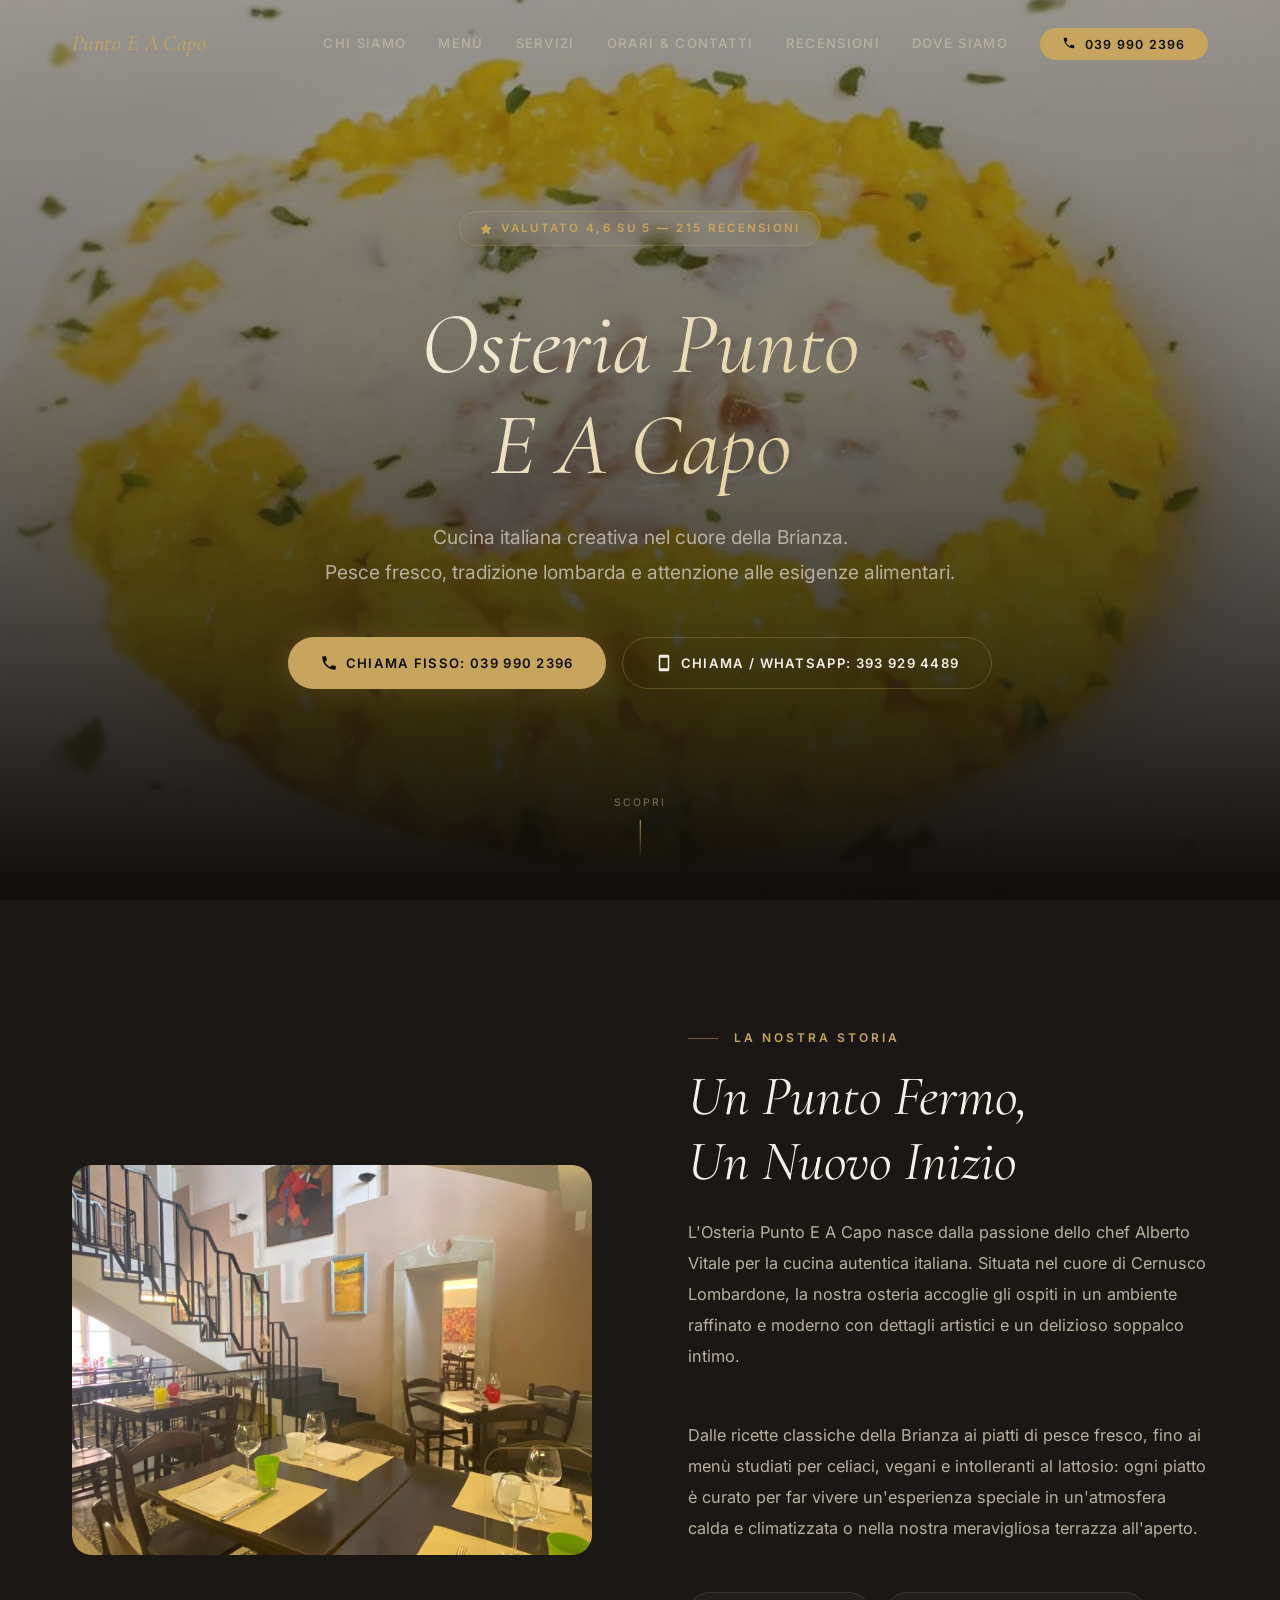
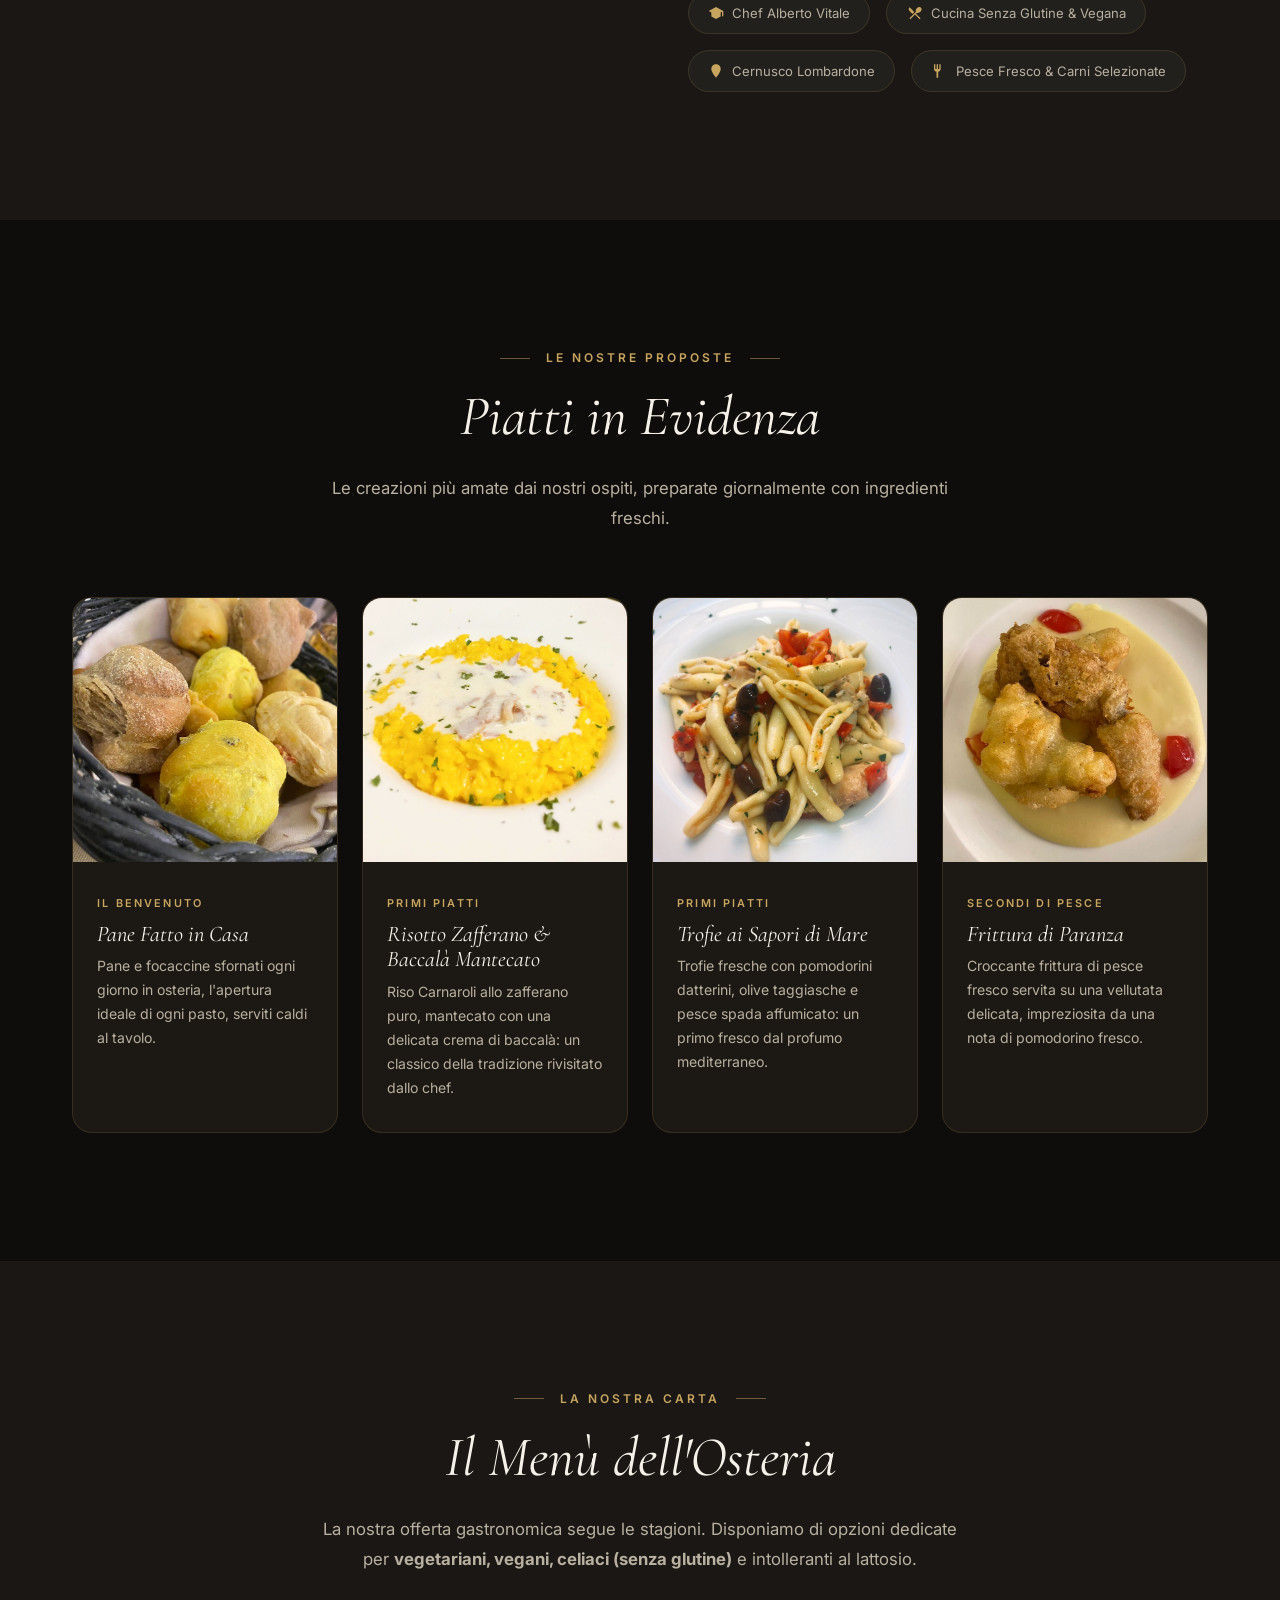
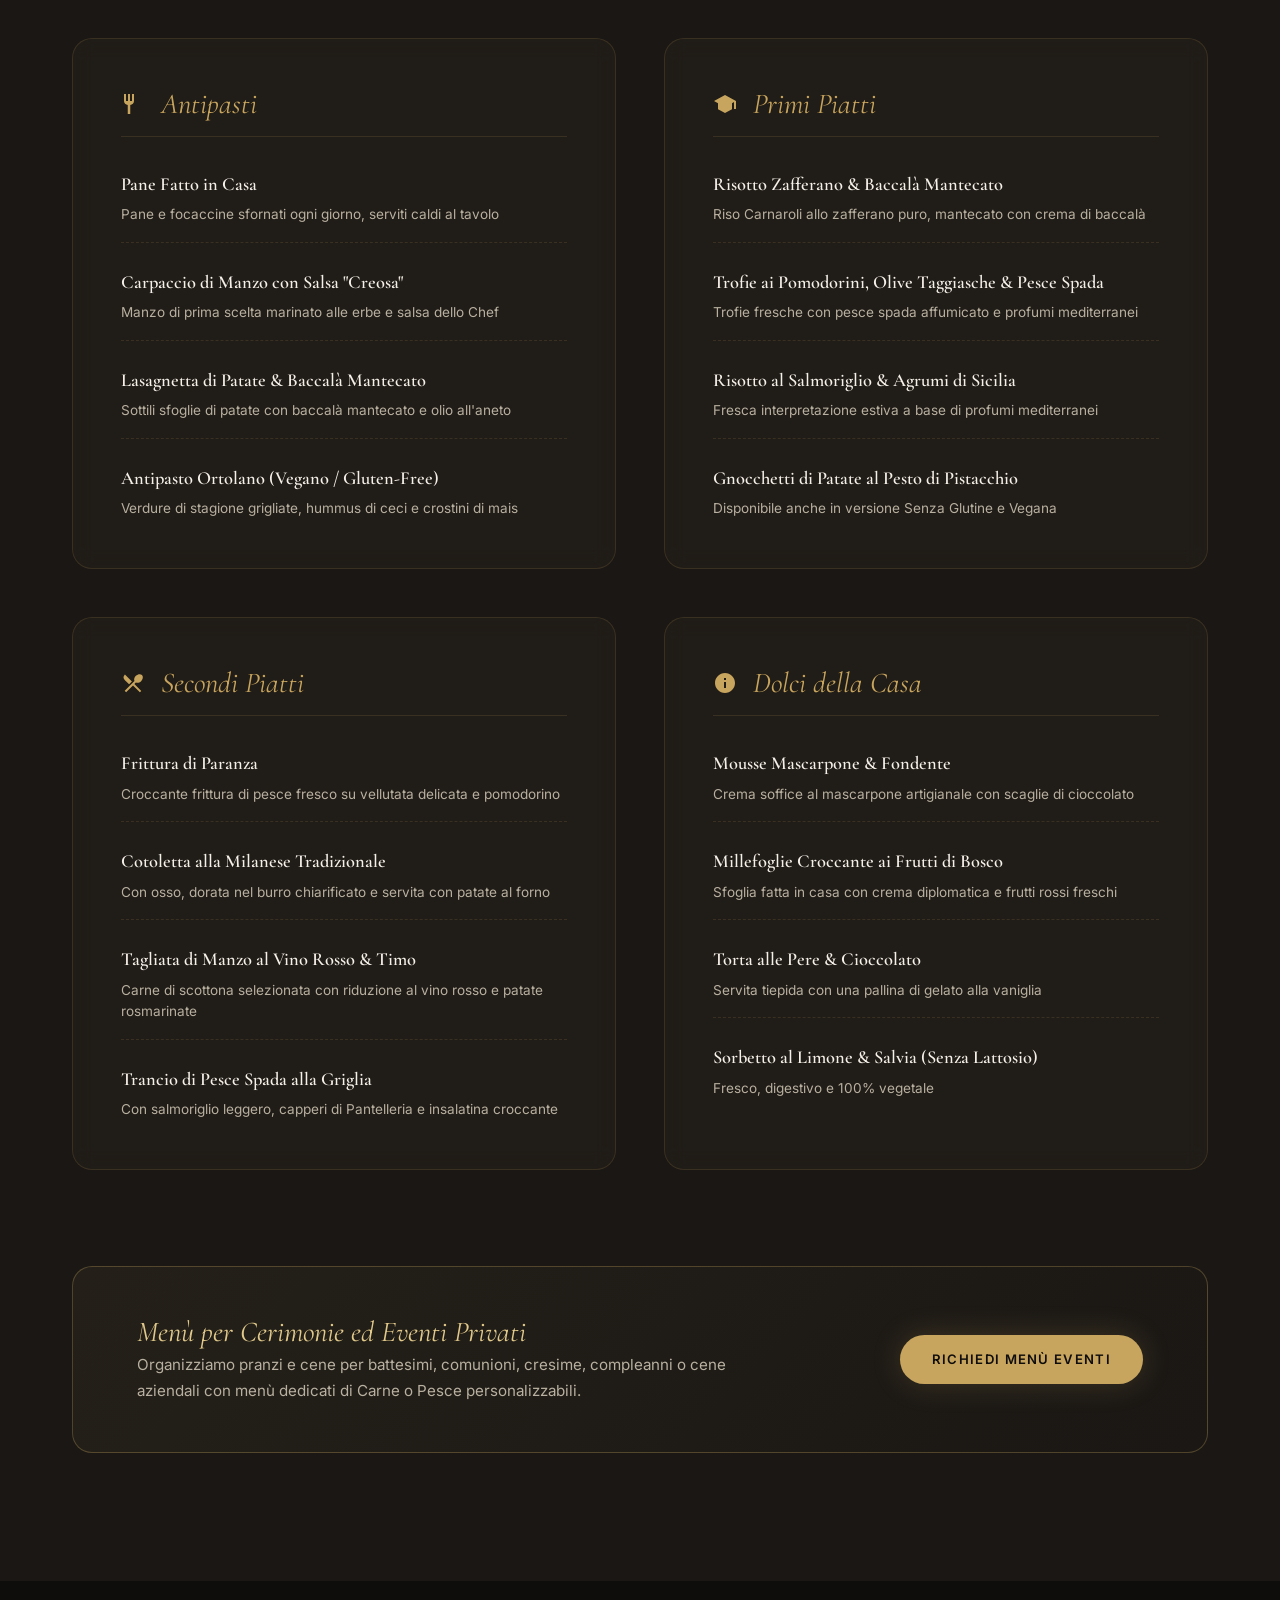
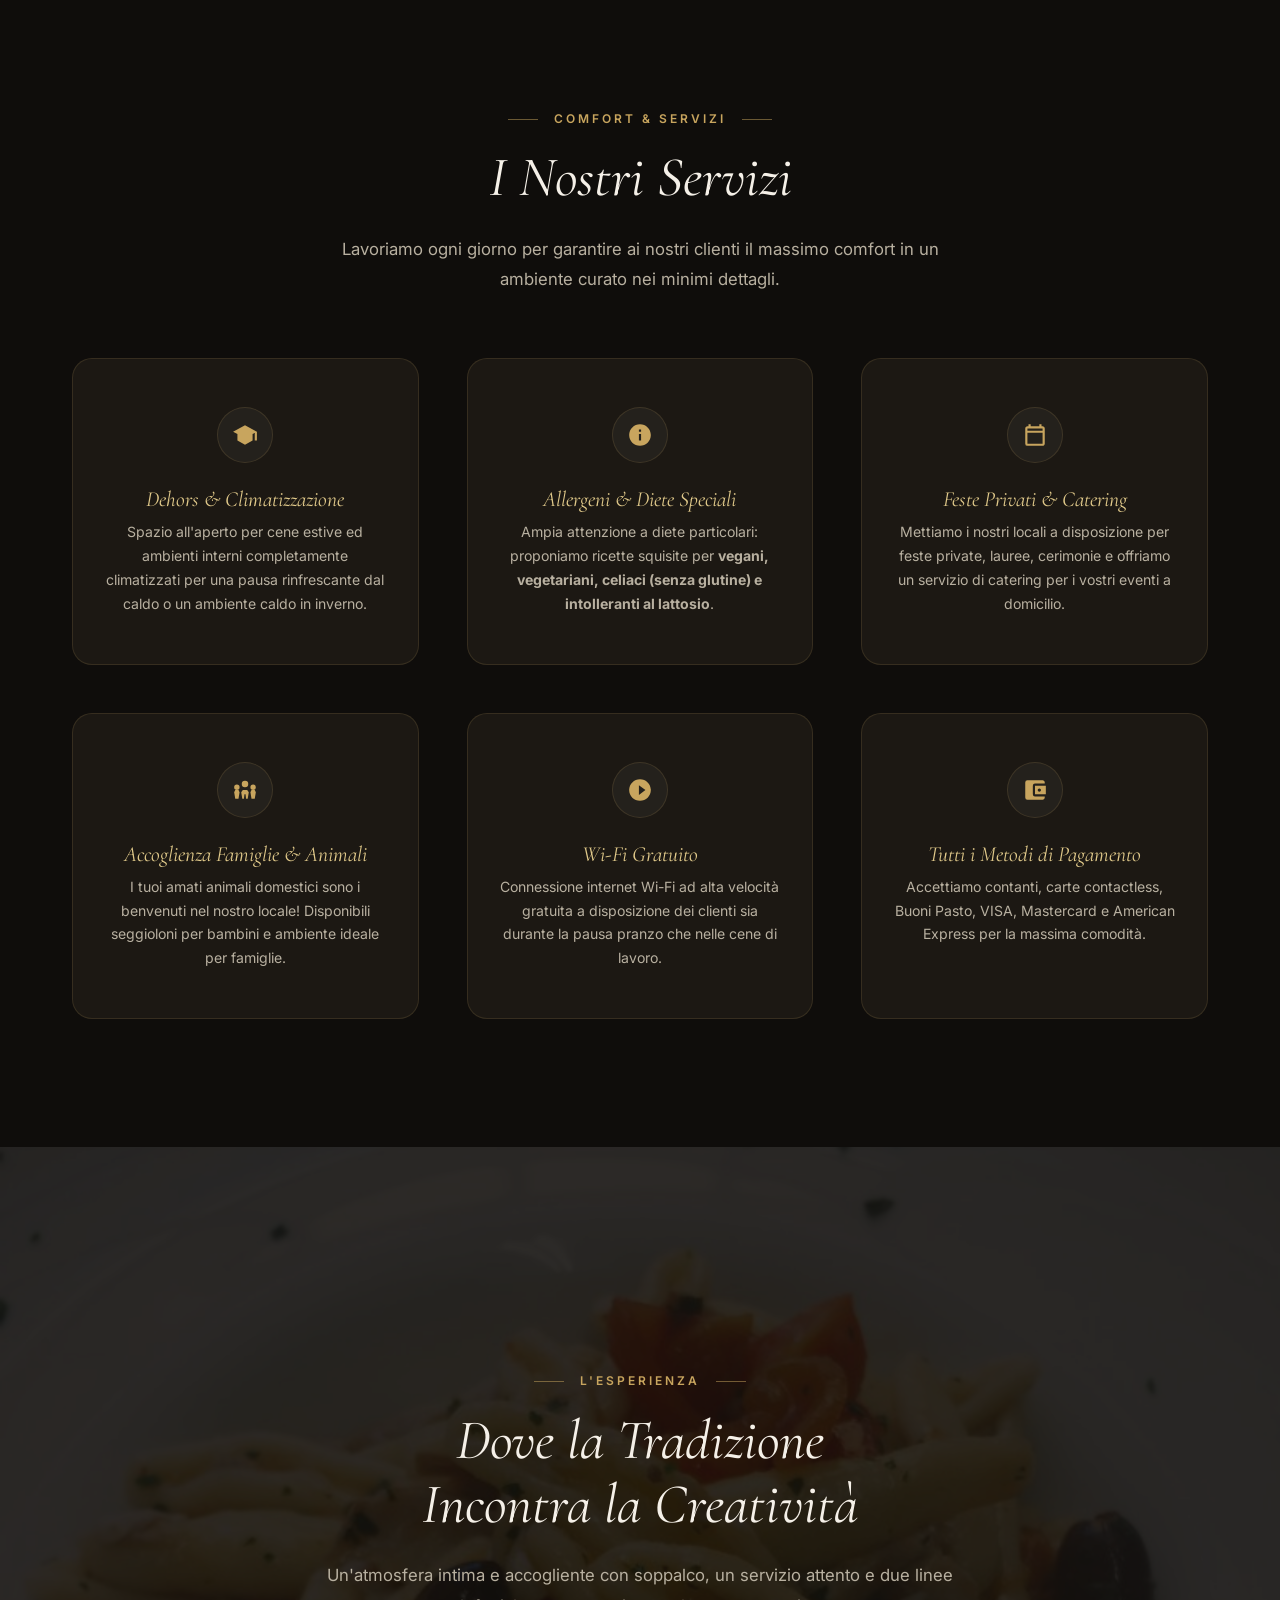
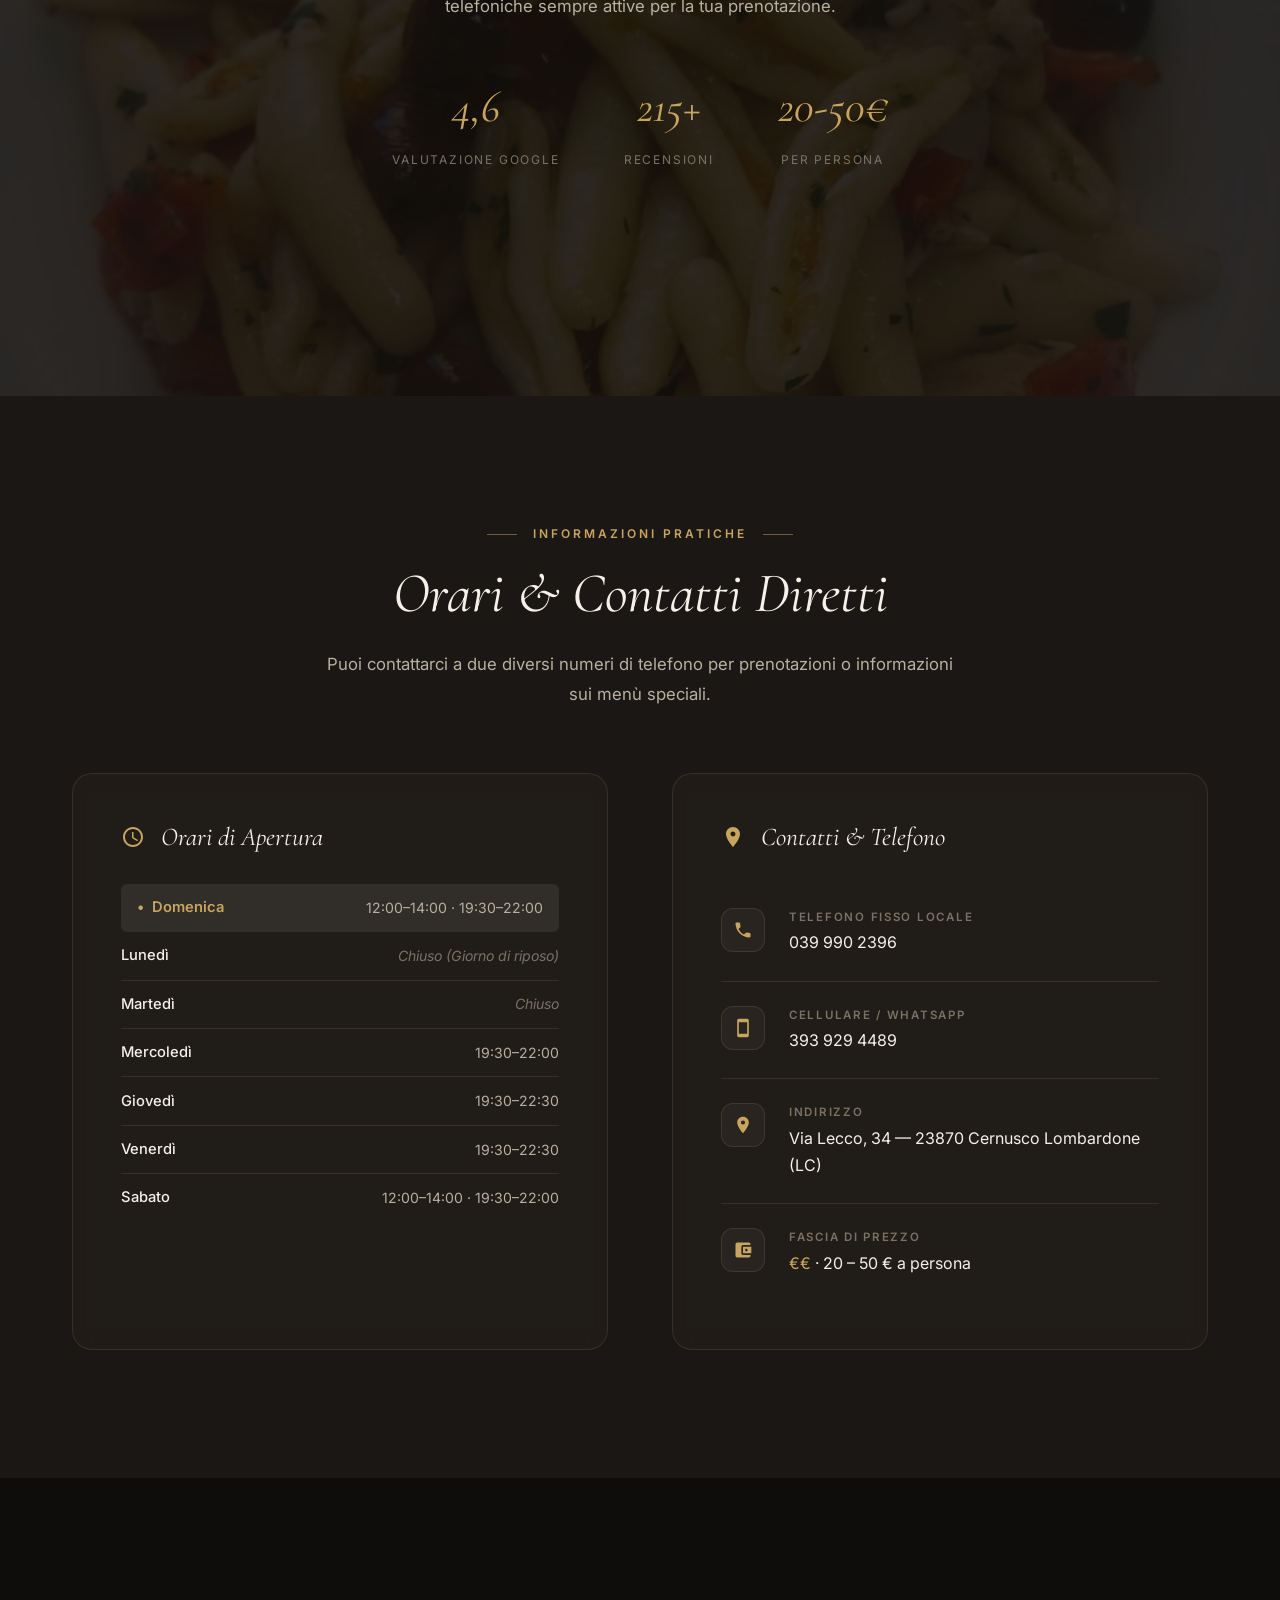
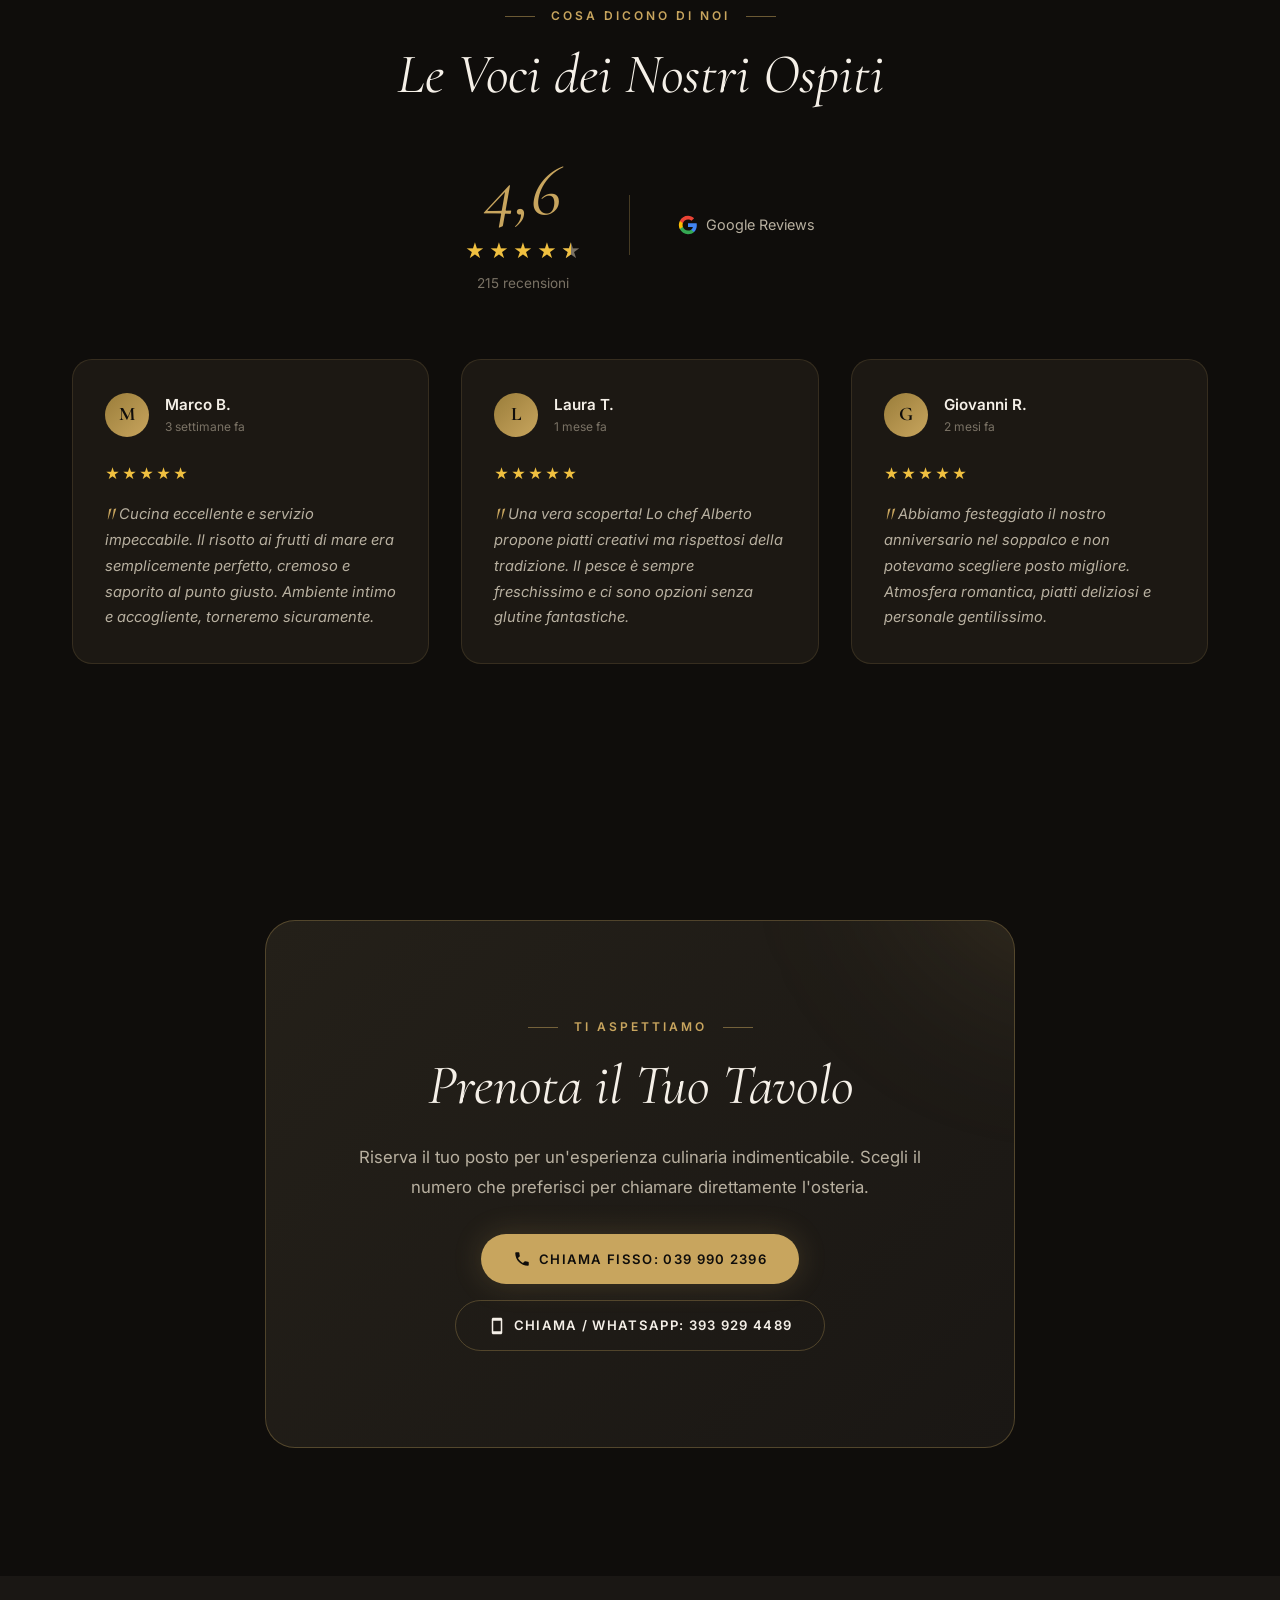
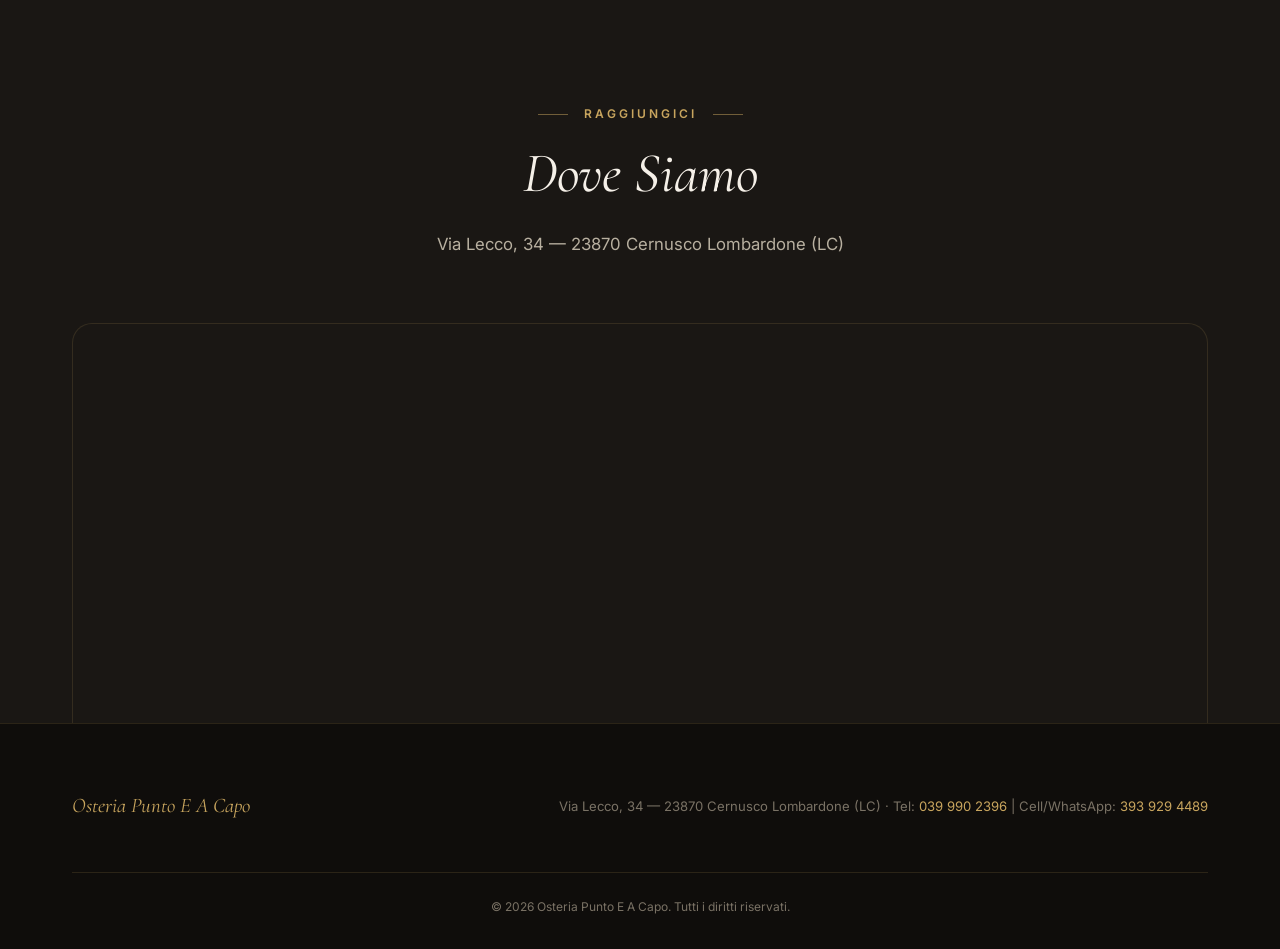
==== index.html @ bc17208d "Usa le foto reali del ristorante al posto delle immagini generiche Sostituisce le immagini AI-genera" ====
<!DOCTYPE html>
<html lang="it">
<head>
  <meta charset="UTF-8">
  <meta name="viewport" content="width=device-width, initial-scale=1.0">
  <title>Osteria Punto E A Capo — Ristorante a Cernusco Lombardone (LC)</title>
  <meta name="description" content="Osteria Punto E A Capo — Cucina italiana creativa, pesce fresco, tradizione lombarda, opzioni gluten-free e vegane a Cernusco Lombardone. Prenota al 039 990 2396 o 393 929 4489.">
  <meta name="keywords" content="osteria, ristorante, Cernusco Lombardone, Lecco, cucina italiana, pesce, risotto, gluten free, vegano, catering, Brianza">
  <meta property="og:title" content="Osteria Punto E A Capo — Cernusco Lombardone">
  <meta property="og:description" content="Cucina italiana creativa, pesce fresco, tradizione e menù per diete speciali. Chiamaci subito.">
  <meta property="og:type" content="restaurant">
  <meta name="theme-color" content="#c8a55e">
  <link rel="preconnect" href="https://fonts.googleapis.com">
  <link rel="preconnect" href="https://fonts.gstatic.com" crossorigin>
  <link href="https://fonts.googleapis.com/css2?family=Cormorant+Garamond:ital,wght@0,400;0,600;1,400;1,600&family=Inter:wght@300;400;500;600;700&display=swap" rel="stylesheet">
  <link rel="stylesheet" href="style.css">
</head>
<body>

  <!-- Page Loader -->
  <div class="page-loader" id="pageLoader">
    <div class="loader-content">
      <div class="loader-text">Punto E A Capo</div>
      <div class="loader-bar"><div class="loader-bar-fill"></div></div>
    </div>
  </div>

  <!-- Navigation -->
  <nav class="navbar" id="navbar">
    <div class="container">
      <a href="#" class="navbar-brand">Punto E A Capo</a>
      <ul class="navbar-links" id="navLinks">
        <li><a href="#chi-siamo">Chi Siamo</a></li>
        <li><a href="#menu-completo">Menù</a></li>
        <li><a href="#servizi">Servizi</a></li>
        <li><a href="#orari">Orari & Contatti</a></li>
        <li><a href="#recensioni">Recensioni</a></li>
        <li><a href="#mappa">Dove Siamo</a></li>
        <li>
          <a href="tel:+390399902396" class="nav-cta">
            <svg width="14" height="14" viewBox="0 0 24 24" fill="currentColor" style="vertical-align: -2px; margin-right: 4px;"><path d="M6.62 10.79c1.44 2.83 3.76 5.14 6.59 6.59l2.2-2.2c.27-.27.67-.36 1.02-.24 1.12.37 2.33.57 3.57.57.55 0 1 .45 1 1V20c0 .55-.45 1-1 1-9.39 0-17-7.61-17-17 0-.55.45-1 1-1h3.5c.55 0 1 .45 1 1 0 1.25.2 2.45.57 3.57.11.35.03.74-.25 1.02l-2.2 2.2z"/></svg>
            039 990 2396
          </a>
        </li>
      </ul>
      <button class="menu-toggle" id="menuToggle" aria-label="Apri menu di navigazione">
        <span></span>
        <span></span>
        <span></span>
      </button>
    </div>
  </nav>
  <div class="nav-overlay" id="navOverlay"></div>

  <!-- ============================================
       HERO SECTION
       ============================================ -->
  <section class="hero" id="hero">
    <div class="hero-bg">
      <img src="images/risotto-zafferano-baccala.jpg" alt="Risotto allo zafferano con baccalà mantecato dell'Osteria Punto E A Capo" loading="eager">
    </div>
    <div class="hero-overlay"></div>
    <div class="hero-content">
      <div class="hero-badge">
        <svg width="14" height="14" viewBox="0 0 24 24" fill="currentColor"><path d="M12 2l3.09 6.26L22 9.27l-5 4.87 1.18 6.88L12 17.77l-6.18 3.25L7 14.14 2 9.27l6.91-1.01L12 2z"/></svg>
        Valutato 4,6 su 5 — 215 Recensioni
      </div>
      <h1>Osteria Punto<br>E A Capo</h1>
      <p class="hero-tagline">
        Cucina italiana creativa nel cuore della Brianza.<br>
        Pesce fresco, tradizione lombarda e attenzione alle esigenze alimentari.
      </p>
      <div class="hero-actions">
        <a href="tel:+390399902396" class="btn btn-primary" id="cta-hero-prenota">
          <svg width="18" height="18" viewBox="0 0 24 24" fill="currentColor"><path d="M6.62 10.79c1.44 2.83 3.76 5.14 6.59 6.59l2.2-2.2c.27-.27.67-.36 1.02-.24 1.12.37 2.33.57 3.57.57.55 0 1 .45 1 1V20c0 .55-.45 1-1 1-9.39 0-17-7.61-17-17 0-.55.45-1 1-1h3.5c.55 0 1 .45 1 1 0 1.25.2 2.45.57 3.57.11.35.03.74-.25 1.02l-2.2 2.2z"/></svg>
          Chiama Fisso: 039 990 2396
        </a>
        <a href="tel:+393939294489" class="btn btn-outline" id="cta-hero-mobile">
          <svg width="18" height="18" viewBox="0 0 24 24" fill="currentColor"><path d="M17 1.01L7 1c-1.1 0-2 .9-2 2v18c0 1.1.9 2 2 2h10c1.1 0 2-.9 2-2V3c0-1.1-.9-1.99-2-1.99zM17 19H7V5h10v14z"/></svg>
          Chiama / WhatsApp: 393 929 4489
        </a>
      </div>
    </div>
    <div class="hero-scroll-indicator">
      <span>Scopri</span>
      <div class="scroll-line"></div>
    </div>
  </section>

  <!-- ============================================
       CHI SIAMO
       ============================================ -->
  <section id="chi-siamo">
    <div class="container">
      <div class="about-grid">
        <div class="about-image reveal">
          <img src="images/interno-osteria.jpg" alt="Sala interna con soppalco dell'Osteria Punto E A Capo">
          <div class="about-image-accent"></div>
        </div>
        <div class="about-text">
          <div class="section-label reveal">La Nostra Storia</div>
          <h2 class="section-title reveal reveal-delay-1">Un Punto Fermo,<br>Un Nuovo Inizio</h2>
          <p class="about-description reveal reveal-delay-2">
            L'Osteria Punto E A Capo nasce dalla passione dello chef Alberto Vitale per la cucina autentica italiana. Situata nel cuore di Cernusco Lombardone, la nostra osteria accoglie gli ospiti in un ambiente raffinato e moderno con dettagli artistici e un delizioso soppalco intimo.
          </p>
          <p class="about-description reveal reveal-delay-3">
            Dalle ricette classiche della Brianza ai piatti di pesce fresco, fino ai menù studiati per celiaci, vegani e intolleranti al lattosio: ogni piatto è curato per far vivere un'esperienza speciale in un'atmosfera calda e climatizzata o nella nostra meravigliosa terrazza all'aperto.
          </p>
          <div class="about-features reveal reveal-delay-4">
            <div class="feature-pill">
              <svg viewBox="0 0 24 24"><path d="M12 3L1 9l4 2.18v6L12 21l7-3.82v-6l2-1.09V17h2V9L12 3z"/></svg>
              Chef Alberto Vitale
            </div>
            <div class="feature-pill">
              <svg viewBox="0 0 24 24"><path d="M8.1 13.34l2.83-2.83L3.91 3.5a4.008 4.008 0 000 5.66l4.19 4.18zm6.78-1.81c1.53.71 3.68.21 5.27-1.38 1.91-1.91 2.28-4.65.81-6.12-1.46-1.46-4.2-1.1-6.12.81-1.59 1.59-2.09 3.74-1.38 5.27L3.7 19.87l1.41 1.41L12 14.41l6.88 6.88 1.41-1.41L13.41 13l1.47-1.47z"/></svg>
              Cucina Senza Glutine & Vegana
            </div>
            <div class="feature-pill">
              <svg viewBox="0 0 24 24"><path d="M12 2C8.13 2 5 5.13 5 9c0 5.25 7 13 7 13s7-7.75 7-13c0-3.87-3.13-7-7-7z"/></svg>
              Cernusco Lombardone
            </div>
            <div class="feature-pill">
              <svg viewBox="0 0 24 24"><path d="M11 9H9V2H7v7H5V2H3v7c0 2.12 1.66 3.84 3.75 3.97V22h2.5v-9.03C11.34 12.84 13 11.12 13 9V2h-2v7z"/></svg>
              Pesce Fresco & Carni Selezionate
            </div>
          </div>
        </div>
      </div>
    </div>
  </section>

  <!-- ============================================
       SPECIALITÀ IN EVIDENZA
       ============================================ -->
  <section id="specialita">
    <div class="container">
      <div class="text-center">
        <div class="section-label reveal" style="justify-content:center;">Le Nostre Proposte</div>
        <h2 class="section-title reveal reveal-delay-1">Piatti in Evidenza</h2>
        <p class="section-subtitle reveal reveal-delay-2">
          Le creazioni più amate dai nostri ospiti, preparate giornalmente con ingredienti freschi.
        </p>
      </div>
      <div class="dishes-grid">
        <!-- Dish 1 -->
        <div class="dish-card reveal" id="dish-pane">
          <div class="dish-card-image">
            <img src="images/pane-casa.jpg" alt="Cestino di pane fatto in casa dell'Osteria Punto E A Capo">
          </div>
          <div class="dish-card-body">
            <div class="dish-card-tag">Il Benvenuto</div>
            <h3 class="dish-card-title">Pane Fatto in Casa</h3>
            <p class="dish-card-desc">Pane e focaccine sfornati ogni giorno in osteria, l'apertura ideale di ogni pasto, serviti caldi al tavolo.</p>
          </div>
        </div>
        <!-- Dish 2 -->
        <div class="dish-card reveal reveal-delay-1" id="dish-risotto">
          <div class="dish-card-image">
            <img src="images/risotto-zafferano-baccala.jpg" alt="Risotto allo zafferano con baccalà mantecato">
          </div>
          <div class="dish-card-body">
            <div class="dish-card-tag">Primi Piatti</div>
            <h3 class="dish-card-title">Risotto Zafferano & Baccalà Mantecato</h3>
            <p class="dish-card-desc">Riso Carnaroli allo zafferano puro, mantecato con una delicata crema di baccalà: un classico della tradizione rivisitato dallo chef.</p>
          </div>
        </div>
        <!-- Dish 3 -->
        <div class="dish-card reveal reveal-delay-2" id="dish-trofie">
          <div class="dish-card-image">
            <img src="images/trofie-sapori-mare.jpg" alt="Trofie con pomodorini, olive taggiasche e pesce spada affumicato">
          </div>
          <div class="dish-card-body">
            <div class="dish-card-tag">Primi Piatti</div>
            <h3 class="dish-card-title">Trofie ai Sapori di Mare</h3>
            <p class="dish-card-desc">Trofie fresche con pomodorini datterini, olive taggiasche e pesce spada affumicato: un primo fresco dal profumo mediterraneo.</p>
          </div>
        </div>
        <!-- Dish 4 -->
        <div class="dish-card reveal reveal-delay-3" id="dish-frittura">
          <div class="dish-card-image">
            <img src="images/frittura-paranza.jpg" alt="Frittura di paranza su crema delicata con pomodorino">
          </div>
          <div class="dish-card-body">
            <div class="dish-card-tag">Secondi di Pesce</div>
            <h3 class="dish-card-title">Frittura di Paranza</h3>
            <p class="dish-card-desc">Croccante frittura di pesce fresco servita su una vellutata delicata, impreziosita da una nota di pomodorino fresco.</p>
          </div>
        </div>
      </div>
    </div>
  </section>

  <!-- ============================================
       SEZIONE MENÙ COMPLETO & CATEGORIE
       ============================================ -->
  <section id="menu-completo" style="background: var(--color-bg-secondary);">
    <div class="container">
      <div class="text-center">
        <div class="section-label reveal" style="justify-content:center;">La Nostra Carta</div>
        <h2 class="section-title reveal reveal-delay-1">Il Menù dell'Osteria</h2>
        <p class="section-subtitle reveal reveal-delay-2">
          La nostra offerta gastronomica segue le stagioni. Disponiamo di opzioni dedicate per <strong>vegetariani, vegani, celiaci (senza glutine)</strong> e intolleranti al lattosio.
        </p>
      </div>

      <div class="menu-categories-grid">
        <!-- Categoria Antipasti -->
        <div class="menu-category-card reveal">
          <h3 class="category-title">
            <svg viewBox="0 0 24 24"><path d="M11 9H9V2H7v7H5V2H3v7c0 2.12 1.66 3.84 3.75 3.97V22h2.5v-9.03C11.34 12.84 13 11.12 13 9V2h-2v7z"/></svg>
            Antipasti
          </h3>
          <ul class="menu-items-list">
            <li>
              <div class="item-header"><span class="item-name">Pane Fatto in Casa</span></div>
              <div class="item-desc">Pane e focaccine sfornati ogni giorno, serviti caldi al tavolo</div>
            </li>
            <li>
              <div class="item-header"><span class="item-name">Carpaccio di Manzo con Salsa "Creosa"</span></div>
              <div class="item-desc">Manzo di prima scelta marinato alle erbe e salsa dello Chef</div>
            </li>
            <li>
              <div class="item-header"><span class="item-name">Lasagnetta di Patate & Baccalà Mantecato</span></div>
              <div class="item-desc">Sottili sfoglie di patate con baccalà mantecato e olio all'aneto</div>
            </li>
            <li>
              <div class="item-header"><span class="item-name">Antipasto Ortolano (Vegano / Gluten-Free)</span></div>
              <div class="item-desc">Verdure di stagione grigliate, hummus di ceci e crostini di mais</div>
            </li>
          </ul>
        </div>

        <!-- Categoria Primi -->
        <div class="menu-category-card reveal reveal-delay-1">
          <h3 class="category-title">
            <svg viewBox="0 0 24 24"><path d="M12 3L1 9l4 2.18v6L12 21l7-3.82v-6l2-1.09V17h2V9L12 3z"/></svg>
            Primi Piatti
          </h3>
          <ul class="menu-items-list">
            <li>
              <div class="item-header"><span class="item-name">Risotto Zafferano & Baccalà Mantecato</span></div>
              <div class="item-desc">Riso Carnaroli allo zafferano puro, mantecato con crema di baccalà</div>
            </li>
            <li>
              <div class="item-header"><span class="item-name">Trofie ai Pomodorini, Olive Taggiasche & Pesce Spada</span></div>
              <div class="item-desc">Trofie fresche con pesce spada affumicato e profumi mediterranei</div>
            </li>
            <li>
              <div class="item-header"><span class="item-name">Risotto al Salmoriglio & Agrumi di Sicilia</span></div>
              <div class="item-desc">Fresca interpretazione estiva a base di profumi mediterranei</div>
            </li>
            <li>
              <div class="item-header"><span class="item-name">Gnocchetti di Patate al Pesto di Pistacchio</span></div>
              <div class="item-desc">Disponibile anche in versione Senza Glutine e Vegana</div>
            </li>
          </ul>
        </div>

        <!-- Categoria Secondi -->
        <div class="menu-category-card reveal reveal-delay-2">
          <h3 class="category-title">
            <svg viewBox="0 0 24 24"><path d="M8.1 13.34l2.83-2.83L3.91 3.5a4.008 4.008 0 000 5.66l4.19 4.18zm6.78-1.81c1.53.71 3.68.21 5.27-1.38 1.91-1.91 2.28-4.65.81-6.12-1.46-1.46-4.2-1.1-6.12.81-1.59 1.59-2.09 3.74-1.38 5.27L3.7 19.87l1.41 1.41L12 14.41l6.88 6.88 1.41-1.41L13.41 13l1.47-1.47z"/></svg>
            Secondi Piatti
          </h3>
          <ul class="menu-items-list">
            <li>
              <div class="item-header"><span class="item-name">Frittura di Paranza</span></div>
              <div class="item-desc">Croccante frittura di pesce fresco su vellutata delicata e pomodorino</div>
            </li>
            <li>
              <div class="item-header"><span class="item-name">Cotoletta alla Milanese Tradizionale</span></div>
              <div class="item-desc">Con osso, dorata nel burro chiarificato e servita con patate al forno</div>
            </li>
            <li>
              <div class="item-header"><span class="item-name">Tagliata di Manzo al Vino Rosso & Timo</span></div>
              <div class="item-desc">Carne di scottona selezionata con riduzione al vino rosso e patate rosmarinate</div>
            </li>
            <li>
              <div class="item-header"><span class="item-name">Trancio di Pesce Spada alla Griglia</span></div>
              <div class="item-desc">Con salmoriglio leggero, capperi di Pantelleria e insalatina croccante</div>
            </li>
          </ul>
        </div>

        <!-- Categoria Dolci -->
        <div class="menu-category-card reveal reveal-delay-3">
          <h3 class="category-title">
            <svg viewBox="0 0 24 24"><path d="M12 2C6.48 2 2 6.48 2 12s4.48 10 10 10 10-4.48 10-10S17.52 2 12 2zm1 15h-2v-6h2v6zm0-8h-2V7h2v2z"/></svg>
            Dolci della Casa
          </h3>
          <ul class="menu-items-list">
            <li>
              <div class="item-header"><span class="item-name">Mousse Mascarpone & Fondente</span></div>
              <div class="item-desc">Crema soffice al mascarpone artigianale con scaglie di cioccolato</div>
            </li>
            <li>
              <div class="item-header"><span class="item-name">Millefoglie Croccante ai Frutti di Bosco</span></div>
              <div class="item-desc">Sfoglia fatta in casa con crema diplomatica e frutti rossi freschi</div>
            </li>
            <li>
              <div class="item-header"><span class="item-name">Torta alle Pere & Cioccolato</span></div>
              <div class="item-desc">Servita tiepida con una pallina di gelato alla vaniglia</div>
            </li>
            <li>
              <div class="item-header"><span class="item-name">Sorbetto al Limone & Salvia (Senza Lattosio)</span></div>
              <div class="item-desc">Fresco, digestivo e 100% vegetale</div>
            </li>
          </ul>
        </div>
      </div>

      <!-- Box Eventi Speciali -->
      <div class="special-menus-banner reveal">
        <div class="special-menus-content">
          <h3>Menù per Cerimonie ed Eventi Privati</h3>
          <p>Organizziamo pranzi e cene per battesimi, comunioni, cresime, compleanni o cene aziendali con menù dedicati di Carne o Pesce personalizzabili.</p>
        </div>
        <div class="special-menus-actions">
          <a href="tel:+390399902396" class="btn btn-primary">Richiedi Menù Eventi</a>
        </div>
      </div>
    </div>
  </section>

  <!-- ============================================
       SEZIONE SERVIZI & CARATTERISTICHE
       ============================================ -->
  <section id="servizi" style="background: var(--color-bg-primary);">
    <div class="container">
      <div class="text-center">
        <div class="section-label reveal" style="justify-content:center;">Comfort & Servizi</div>
        <h2 class="section-title reveal reveal-delay-1">I Nostri Servizi</h2>
        <p class="section-subtitle reveal reveal-delay-2">
          Lavoriamo ogni giorno per garantire ai nostri clienti il massimo comfort in un ambiente curato nei minimi dettagli.
        </p>
      </div>

      <div class="services-grid">
        <!-- Servizio 1 -->
        <div class="service-box reveal">
          <div class="service-box-icon">
            <svg viewBox="0 0 24 24"><path d="M12 3L1 9l4 2.18v6L12 21l7-3.82v-6l2-1.09V17h2V9L12 3z"/></svg>
          </div>
          <h4>Dehors & Climatizzazione</h4>
          <p>Spazio all'aperto per cene estive ed ambienti interni completamente climatizzati per una pausa rinfrescante dal caldo o un ambiente caldo in inverno.</p>
        </div>

        <!-- Servizio 2 -->
        <div class="service-box reveal reveal-delay-1">
          <div class="service-box-icon">
            <svg viewBox="0 0 24 24"><path d="M12 2C6.48 2 2 6.48 2 12s4.48 10 10 10 10-4.48 10-10S17.52 2 12 2zm1 15h-2v-6h2v6zm0-8h-2V7h2v2z"/></svg>
          </div>
          <h4>Allergeni & Diete Speciali</h4>
          <p>Ampia attenzione a diete particolari: proponiamo ricette squisite per <strong>vegani, vegetariani, celiaci (senza glutine) e intolleranti al lattosio</strong>.</p>
        </div>

        <!-- Servizio 3 -->
        <div class="service-box reveal reveal-delay-2">
          <div class="service-box-icon">
            <svg viewBox="0 0 24 24"><path d="M19 4h-1V2h-2v2H8V2H6v2H5c-1.11 0-2 .9-2 2v14a2 2 0 002 2h14c1.1 0 2-.9 2-2V6c0-1.1-.9-2-2-2zm0 16H5V10h14v10zm0-12H5V6h14v2z"/></svg>
          </div>
          <h4>Feste Privati & Catering</h4>
          <p>Mettiamo i nostri locali a disposizione per feste private, lauree, cerimonie e offriamo un servizio di catering per i vostri eventi a domicilio.</p>
        </div>

        <!-- Servizio 4 -->
        <div class="service-box reveal reveal-delay-3">
          <div class="service-box-icon">
            <svg viewBox="0 0 24 24"><path d="M4.5 9.5m-2.5 0a2.5 2.5 0 105 0 2.5 2.5 0 10-5 0M5 14l-.5 6H3l-1-6 1-2h3l1 2-1 6H4.5zm14.5-4.5m-2.5 0a2.5 2.5 0 105 0 2.5 2.5 0 10-5 0M20 14l-.5 6H18l-1-6 1-2h3l1 2-1 6h-1.5zM12 6.5m-3 0a3 3 0 106 0 3 3 0 10-6 0M14 12h-4l-1.5 2 1 6h1.5l.5-4h1l.5 4h1.5l1-6z"/></svg>
          </div>
          <h4>Accoglienza Famiglie & Animali</h4>
          <p>I tuoi amati animali domestici sono i benvenuti nel nostro locale! Disponibili seggioloni per bambini e ambiente ideale per famiglie.</p>
        </div>

        <!-- Servizio 5 -->
        <div class="service-box reveal">
          <div class="service-box-icon">
            <svg viewBox="0 0 24 24"><path d="M12 2C6.48 2 2 6.48 2 12s4.48 10 10 10 10-4.48 10-10S17.52 2 12 2zm-1 14.5v-9l6 4.5-6 4.5z"/></svg>
          </div>
          <h4>Wi-Fi Gratuito</h4>
          <p>Connessione internet Wi-Fi ad alta velocità gratuita a disposizione dei clienti sia durante la pausa pranzo che nelle cene di lavoro.</p>
        </div>

        <!-- Servizio 6 -->
        <div class="service-box reveal reveal-delay-1">
          <div class="service-box-icon">
            <svg viewBox="0 0 24 24"><path d="M21 18v1c0 1.1-.9 2-2 2H5a2 2 0 01-2-2V5a2 2 0 012-2h14c1.1 0 2 .9 2 2v1h-9a2 2 0 00-2 2v8a2 2 0 002 2h9zm-9-2h10V8H12v8zm4-2.5c-.83 0-1.5-.67-1.5-1.5s.67-1.5 1.5-1.5 1.5.67 1.5 1.5-.67 1.5-1.5 1.5z"/></svg>
          </div>
          <h4>Tutti i Metodi di Pagamento</h4>
          <p>Accettiamo contanti, carte contactless, Buoni Pasto, VISA, Mastercard e American Express per la massima comodità.</p>
        </div>
      </div>
    </div>
  </section>

  <!-- ============================================
       EXPERIENCE BANNER
       ============================================ -->
  <section class="experience-banner">
    <div class="experience-banner-bg">
      <img src="images/trofie-sapori-mare.jpg" alt="Esperienza culinaria all'Osteria Punto E A Capo" loading="lazy">
    </div>
    <div class="experience-banner-overlay"></div>
    <div class="experience-banner-content">
      <div class="section-label reveal" style="justify-content:center;">L'Esperienza</div>
      <h2 class="section-title reveal reveal-delay-1">Dove la Tradizione<br>Incontra la Creatività</h2>
      <p class="section-subtitle reveal reveal-delay-2">
        Un'atmosfera intima e accogliente con soppalco, un servizio attento e due linee telefoniche sempre attive per la tua prenotazione.
      </p>
      <div class="experience-stats reveal reveal-delay-3">
        <div class="stat-item">
          <span class="stat-value">4,6</span>
          <span class="stat-label">Valutazione Google</span>
        </div>
        <div class="stat-item">
          <span class="stat-value">215+</span>
          <span class="stat-label">Recensioni</span>
        </div>
        <div class="stat-item">
          <span class="stat-value">20-50€</span>
          <span class="stat-label">Per Persona</span>
        </div>
      </div>
    </div>
  </section>

  <!-- ============================================
       ORARI E CONTATTI CON I 2 NUMERI TELEFONICI
       ============================================ -->
  <section id="orari">
    <div class="container">
      <div class="text-center">
        <div class="section-label reveal" style="justify-content:center;">Informazioni Pratiche</div>
        <h2 class="section-title reveal reveal-delay-1">Orari & Contatti Diretti</h2>
        <p class="section-subtitle reveal reveal-delay-2">
          Puoi contattarci a due diversi numeri di telefono per prenotazioni o informazioni sui menù speciali.
        </p>
      </div>

      <div class="info-grid">
        <!-- Orari Card -->
        <div class="info-card reveal" id="card-orari">
          <h3 class="info-card-title">
            <svg viewBox="0 0 24 24"><path d="M11.99 2C6.47 2 2 6.48 2 12s4.47 10 9.99 10C17.52 22 22 17.52 22 12S17.52 2 11.99 2zM12 20c-4.42 0-8-3.58-8-8s3.58-8 8-8 8 3.58 8 8-3.58 8-8 8zm.5-13H11v6l5.25 3.15.75-1.23-4.5-2.67z"/></svg>
            Orari di Apertura
          </h3>
          <div class="schedule-table" id="scheduleTable">
            <div class="schedule-row" data-day="0">
              <span class="schedule-day">Domenica</span>
              <span class="schedule-time">12:00–14:00 · 19:30–22:00</span>
            </div>
            <div class="schedule-row" data-day="1">
              <span class="schedule-day">Lunedì</span>
              <span class="schedule-time schedule-closed">Chiuso (Giorno di riposo)</span>
            </div>
            <div class="schedule-row" data-day="2">
              <span class="schedule-day">Martedì</span>
              <span class="schedule-time schedule-closed">Chiuso</span>
            </div>
            <div class="schedule-row" data-day="3">
              <span class="schedule-day">Mercoledì</span>
              <span class="schedule-time">19:30–22:00</span>
            </div>
            <div class="schedule-row" data-day="4">
              <span class="schedule-day">Giovedì</span>
              <span class="schedule-time">19:30–22:30</span>
            </div>
            <div class="schedule-row" data-day="5">
              <span class="schedule-day">Venerdì</span>
              <span class="schedule-time">19:30–22:30</span>
            </div>
            <div class="schedule-row" data-day="6">
              <span class="schedule-day">Sabato</span>
              <span class="schedule-time">12:00–14:00 · 19:30–22:00</span>
            </div>
          </div>
        </div>

        <!-- Contatti Card con I DUE NUMERI TELEFONICI -->
        <div class="info-card reveal reveal-delay-1" id="card-contatti">
          <h3 class="info-card-title">
            <svg viewBox="0 0 24 24"><path d="M12 2C8.13 2 5 5.13 5 9c0 5.25 7 13 7 13s7-7.75 7-13c0-3.87-3.13-7-7-7zm0 9.5a2.5 2.5 0 010-5 2.5 2.5 0 010 5z"/></svg>
            Contatti & Telefono
          </h3>

          <div class="contact-item">
            <div class="contact-icon">
              <svg viewBox="0 0 24 24"><path d="M6.62 10.79c1.44 2.83 3.76 5.14 6.59 6.59l2.2-2.2c.27-.27.67-.36 1.02-.24 1.12.37 2.33.57 3.57.57.55 0 1 .45 1 1V20c0 .55-.45 1-1 1-9.39 0-17-7.61-17-17 0-.55.45-1 1-1h3.5c.55 0 1 .45 1 1 0 1.25.2 2.45.57 3.57.11.35.03.74-.25 1.02l-2.2 2.2z"/></svg>
            </div>
            <div>
              <div class="contact-info-label">Telefono Fisso Locale</div>
              <div class="contact-info-value">
                <a href="tel:+390399902396">039 990 2396</a>
              </div>
            </div>
          </div>

          <div class="contact-item">
            <div class="contact-icon">
              <svg viewBox="0 0 24 24"><path d="M17 1.01L7 1c-1.1 0-2 .9-2 2v18c0 1.1.9 2 2 2h10c1.1 0 2-.9 2-2V3c0-1.1-.9-1.99-2-1.99zM17 19H7V5h10v14z"/></svg>
            </div>
            <div>
              <div class="contact-info-label">Cellulare / WhatsApp</div>
              <div class="contact-info-value">
                <a href="tel:+393939294489">393 929 4489</a>
              </div>
            </div>
          </div>

          <div class="contact-item">
            <div class="contact-icon">
              <svg viewBox="0 0 24 24"><path d="M12 2C8.13 2 5 5.13 5 9c0 5.25 7 13 7 13s7-7.75 7-13c0-3.87-3.13-7-7-7zm0 9.5a2.5 2.5 0 010-5 2.5 2.5 0 010 5z"/></svg>
            </div>
            <div>
              <div class="contact-info-label">Indirizzo</div>
              <div class="contact-info-value">
                <a href="https://www.google.com/maps/place/Via+Lecco,+34,+23870+Cernusco+Lombardone+LC" target="_blank" rel="noopener">
                  Via Lecco, 34 — 23870 Cernusco Lombardone (LC)
                </a>
              </div>
            </div>
          </div>

          <div class="contact-item" style="border-bottom: none;">
            <div class="contact-icon">
              <svg viewBox="0 0 24 24"><path d="M21 18v1c0 1.1-.9 2-2 2H5a2 2 0 01-2-2V5a2 2 0 012-2h14c1.1 0 2 .9 2 2v1h-9a2 2 0 00-2 2v8a2 2 0 002 2h9zm-9-2h10V8H12v8zm4-2.5c-.83 0-1.5-.67-1.5-1.5s.67-1.5 1.5-1.5 1.5.67 1.5 1.5-.67 1.5-1.5 1.5z"/></svg>
            </div>
            <div>
              <div class="contact-info-label">Fascia di Prezzo</div>
              <div class="contact-info-value">
                <span class="price-range">€€</span> · 20 – 50 € a persona
              </div>
            </div>
          </div>
        </div>
      </div>
    </div>
  </section>

  <!-- ============================================
       RECENSIONI
       ============================================ -->
  <section id="recensioni">
    <div class="container">
      <div class="reviews-header text-center">
        <div class="section-label reveal" style="justify-content:center;">Cosa Dicono di Noi</div>
        <h2 class="section-title reveal reveal-delay-1">Le Voci dei Nostri Ospiti</h2>

        <div class="rating-showcase reveal reveal-delay-2">
          <div class="rating-big">
            <div class="rating-number">4,6</div>
            <div class="rating-stars">
              <span class="star">★</span>
              <span class="star">★</span>
              <span class="star">★</span>
              <span class="star">★</span>
              <span class="star half">★</span>
            </div>
            <div class="rating-count">215 recensioni</div>
          </div>
          <div class="rating-divider"></div>
          <div class="rating-source">
            <svg width="20" height="20" viewBox="0 0 24 24" fill="#4285F4"><path d="M22.56 12.25c0-.78-.07-1.53-.2-2.25H12v4.26h5.92a5.06 5.06 0 01-2.2 3.32v2.77h3.57c2.08-1.92 3.28-4.74 3.28-8.1z"/><path d="M12 23c2.97 0 5.46-.98 7.28-2.66l-3.57-2.77c-.98.66-2.23 1.06-3.71 1.06-2.86 0-5.29-1.93-6.16-4.53H2.18v2.84C3.99 20.53 7.7 23 12 23z" fill="#34A853"/><path d="M5.84 14.09c-.22-.66-.35-1.36-.35-2.09s.13-1.43.35-2.09V7.07H2.18C1.43 8.55 1 10.22 1 12s.43 3.45 1.18 4.93l2.85-2.22.81-.62z" fill="#FBBC05"/><path d="M12 5.38c1.62 0 3.06.56 4.21 1.64l3.15-3.15C17.45 2.09 14.97 1 12 1 7.7 1 3.99 3.47 2.18 7.07l3.66 2.84c.87-2.6 3.3-4.53 6.16-4.53z" fill="#EA4335"/></svg>
            Google Reviews
          </div>
        </div>
      </div>

      <div class="reviews-carousel">
        <!-- Review 1 -->
        <div class="review-card reveal" id="review-1">
          <div class="review-card-header">
            <div class="review-avatar">M</div>
            <div>
              <div class="review-author">Marco B.</div>
              <div class="review-date">3 settimane fa</div>
            </div>
          </div>
          <div class="review-stars">
            <span class="star">★</span><span class="star">★</span><span class="star">★</span><span class="star">★</span><span class="star">★</span>
          </div>
          <p class="review-text">Cucina eccellente e servizio impeccabile. Il risotto ai frutti di mare era semplicemente perfetto, cremoso e saporito al punto giusto. Ambiente intimo e accogliente, torneremo sicuramente.</p>
        </div>

        <!-- Review 2 -->
        <div class="review-card reveal reveal-delay-1" id="review-2">
          <div class="review-card-header">
            <div class="review-avatar">L</div>
            <div>
              <div class="review-author">Laura T.</div>
              <div class="review-date">1 mese fa</div>
            </div>
          </div>
          <div class="review-stars">
            <span class="star">★</span><span class="star">★</span><span class="star">★</span><span class="star">★</span><span class="star">★</span>
          </div>
          <p class="review-text">Una vera scoperta! Lo chef Alberto propone piatti creativi ma rispettosi della tradizione. Il pesce è sempre freschissimo e ci sono opzioni senza glutine fantastiche.</p>
        </div>

        <!-- Review 3 -->
        <div class="review-card reveal reveal-delay-2" id="review-3">
          <div class="review-card-header">
            <div class="review-avatar">G</div>
            <div>
              <div class="review-author">Giovanni R.</div>
              <div class="review-date">2 mesi fa</div>
            </div>
          </div>
          <div class="review-stars">
            <span class="star">★</span><span class="star">★</span><span class="star">★</span><span class="star">★</span><span class="star">★</span>
          </div>
          <p class="review-text">Abbiamo festeggiato il nostro anniversario nel soppalco e non potevamo scegliere posto migliore. Atmosfera romantica, piatti deliziosi e personale gentilissimo.</p>
        </div>
      </div>
    </div>
  </section>

  <!-- ============================================
       PRENOTA CTA CON ENTRAMBI I NUMERI
       ============================================ -->
  <section class="cta-section">
    <div class="container">
      <div class="cta-box reveal">
        <div class="section-label" style="justify-content:center;">Ti Aspettiamo</div>
        <h2 class="section-title">Prenota il Tuo Tavolo</h2>
        <p class="section-subtitle" style="margin-bottom: 2rem;">
          Riserva il tuo posto per un'esperienza culinaria indimenticabile. Scegli il numero che preferisci per chiamare direttamente l'osteria.
        </p>
        <div style="display: flex; gap: 1rem; justify-content: center; flex-wrap: wrap;">
          <a href="tel:+390399902396" class="btn btn-primary" id="cta-footer-fisso">
            <svg width="18" height="18" viewBox="0 0 24 24" fill="currentColor"><path d="M6.62 10.79c1.44 2.83 3.76 5.14 6.59 6.59l2.2-2.2c.27-.27.67-.36 1.02-.24 1.12.37 2.33.57 3.57.57.55 0 1 .45 1 1V20c0 .55-.45 1-1 1-9.39 0-17-7.61-17-17 0-.55.45-1 1-1h3.5c.55 0 1 .45 1 1 0 1.25.2 2.45.57 3.57.11.35.03.74-.25 1.02l-2.2 2.2z"/></svg>
            Chiama Fisso: 039 990 2396
          </a>
          <a href="tel:+393939294489" class="btn btn-outline" id="cta-footer-mobile">
            <svg width="18" height="18" viewBox="0 0 24 24" fill="currentColor"><path d="M17 1.01L7 1c-1.1 0-2 .9-2 2v18c0 1.1.9 2 2 2h10c1.1 0 2-.9 2-2V3c0-1.1-.9-1.99-2-1.99zM17 19H7V5h10v14z"/></svg>
            Chiama / WhatsApp: 393 929 4489
          </a>
        </div>
      </div>
    </div>
  </section>

  <!-- ============================================
       MAPPA
       ============================================ -->
  <section id="mappa">
    <div class="container">
      <div class="text-center">
        <div class="section-label reveal" style="justify-content:center;">Raggiungici</div>
        <h2 class="section-title reveal reveal-delay-1">Dove Siamo</h2>
        <p class="section-subtitle reveal reveal-delay-2">
          Via Lecco, 34 — 23870 Cernusco Lombardone (LC)
        </p>
      </div>
      <div class="map-wrapper reveal reveal-delay-3">
        <iframe
          src="https://www.google.com/maps/embed?pb=!1m18!1m12!1m3!1d2781.9!2d9.3933!3d45.6883!2m3!1f0!2f0!3f0!3m2!1i1024!2i768!4f13.1!3m3!1m2!1s0x4786ae4b61a6b21d%3A0x1361cc5e84a70fe4!2sOsteria%20Punto%20E%20A%20Capo!5e0!3m2!1sit!2sit!4v1700000000000"
          width="100%"
          height="400"
          style="border:0;"
          allowfullscreen=""
          loading="lazy"
          referrerpolicy="no-referrer-when-downgrade"
          title="Mappa — Osteria Punto E A Capo, Cernusco Lombardone">
        </iframe>
      </div>
    </div>
  </section>

  <!-- ============================================
       FOOTER
       ============================================ -->
  <footer class="footer">
    <div class="container">
      <div class="footer-content">
        <div class="footer-brand">Osteria Punto E A Capo</div>
        <div class="footer-info">
          Via Lecco, 34 — 23870 Cernusco Lombardone (LC) · Tel: <a href="tel:+390399902396">039 990 2396</a> | Cell/WhatsApp: <a href="tel:+393939294489">393 929 4489</a>
        </div>
      </div>
      <div class="footer-bottom">
        <p>&copy; 2026 Osteria Punto E A Capo. Tutti i diritti riservati.</p>
      </div>
    </div>
  </footer>

  <!-- ============================================
       JAVASCRIPT
       ============================================ -->
  <script src="script.js"></script>

</body>
</html>
---- style.css ----
/* ============================================
   OSTERIA PUNTO E A CAPO — Premium Design System
   ============================================ */

/* --- CSS Custom Properties (Design Tokens) --- */
:root {
  /* Color Palette — warm, elegant, rustic */
  --color-bg-primary: #0f0d0b;
  --color-bg-secondary: #1a1714;
  --color-bg-tertiary: #242019;
  --color-bg-card: rgba(36, 32, 25, 0.65);
  --color-bg-glass: rgba(255, 255, 255, 0.04);
  --color-bg-glass-hover: rgba(255, 255, 255, 0.08);

  --color-accent: #c8a55e;
  --color-accent-light: #e0c98a;
  --color-accent-dark: #9a7d3a;
  --color-accent-glow: rgba(200, 165, 94, 0.2);

  --color-text-primary: #f5f0e8;
  --color-text-secondary: #b8b0a0;
  --color-text-muted: #7a7265;
  --color-text-on-accent: #0f0d0b;

  --color-border: rgba(200, 165, 94, 0.15);
  --color-border-strong: rgba(200, 165, 94, 0.3);
  --color-overlay: rgba(15, 13, 11, 0.75);
  --color-overlay-heavy: rgba(15, 13, 11, 0.88);

  /* Warm star yellow */
  --color-star: #f0c040;

  /* Typography */
  --font-display: 'Cormorant Garamond', Georgia, serif;
  --font-body: 'Inter', -apple-system, sans-serif;

  /* Spacing Scale */
  --space-xs: 0.25rem;
  --space-sm: 0.5rem;
  --space-md: 1rem;
  --space-lg: 1.5rem;
  --space-xl: 2rem;
  --space-2xl: 3rem;
  --space-3xl: 4rem;
  --space-4xl: 6rem;
  --space-5xl: 8rem;

  /* Border Radius */
  --radius-sm: 6px;
  --radius-md: 12px;
  --radius-lg: 20px;
  --radius-xl: 30px;
  --radius-full: 9999px;

  /* Transitions */
  --ease-out: cubic-bezier(0.22, 1, 0.36, 1);
  --ease-in-out: cubic-bezier(0.65, 0, 0.35, 1);
  --duration-fast: 200ms;
  --duration-normal: 400ms;
  --duration-slow: 600ms;

  /* Shadows */
  --shadow-sm: 0 2px 8px rgba(0,0,0,0.2);
  --shadow-md: 0 4px 20px rgba(0,0,0,0.3);
  --shadow-lg: 0 8px 40px rgba(0,0,0,0.4);
  --shadow-glow: 0 0 30px var(--color-accent-glow);
}

/* --- Reset & Base --- */
*,
*::before,
*::after {
  margin: 0;
  padding: 0;
  box-sizing: border-box;
}

html {
  scroll-behavior: smooth;
  font-size: 16px;
  -webkit-font-smoothing: antialiased;
  -moz-osx-font-smoothing: grayscale;
}

body {
  font-family: var(--font-body);
  background-color: var(--color-bg-primary);
  color: var(--color-text-primary);
  line-height: 1.7;
  overflow-x: hidden;
}

img {
  max-width: 100%;
  height: auto;
  display: block;
}

a {
  color: var(--color-accent);
  text-decoration: none;
  transition: color var(--duration-fast) var(--ease-out);
}

a:hover {
  color: var(--color-accent-light);
}

/* --- Typography --- */
h1, h2, h3, h4 {
  font-family: var(--font-display);
  font-weight: 400;
  line-height: 1.15;
  color: var(--color-text-primary);
}

.section-label {
  font-family: var(--font-body);
  font-size: 0.75rem;
  font-weight: 600;
  letter-spacing: 0.25em;
  text-transform: uppercase;
  color: var(--color-accent);
  margin-bottom: var(--space-md);
  display: flex;
  align-items: center;
  gap: var(--space-md);
}

.section-label::before,
.section-label::after {
  content: '';
  height: 1px;
  width: 30px;
  background: var(--color-accent);
  opacity: 0.5;
}

.section-title {
  font-size: clamp(2rem, 5vw, 3.5rem);
  margin-bottom: var(--space-lg);
  font-style: italic;
}

.section-subtitle {
  font-size: 1.05rem;
  color: var(--color-text-secondary);
  max-width: 640px;
  margin: 0 auto;
  line-height: 1.8;
}

/* --- Layout --- */
.container {
  width: 100%;
  max-width: 1200px;
  margin: 0 auto;
  padding: 0 var(--space-xl);
}

section {
  padding: var(--space-5xl) 0;
  position: relative;
}

.text-center {
  text-align: center;
}

/* --- Scroll Reveal Animation --- */
.reveal {
  opacity: 0;
  transform: translateY(40px);
  transition: opacity var(--duration-slow) var(--ease-out),
              transform var(--duration-slow) var(--ease-out);
}

.reveal.visible {
  opacity: 1;
  transform: translateY(0);
}

.reveal-delay-1 { transition-delay: 100ms; }
.reveal-delay-2 { transition-delay: 200ms; }
.reveal-delay-3 { transition-delay: 300ms; }
.reveal-delay-4 { transition-delay: 400ms; }


/* ============================================
   NAVIGATION
   ============================================ */
.navbar {
  position: fixed;
  top: 0;
  left: 0;
  width: 100%;
  z-index: 1000;
  padding: var(--space-lg) 0;
  transition: background var(--duration-normal) var(--ease-out),
              padding var(--duration-normal) var(--ease-out),
              backdrop-filter var(--duration-normal) var(--ease-out);
}

.navbar.scrolled {
  background: rgba(15, 13, 11, 0.92);
  backdrop-filter: blur(20px);
  -webkit-backdrop-filter: blur(20px);
  padding: var(--space-sm) 0;
  border-bottom: 1px solid var(--color-border);
}

.navbar .container {
  display: flex;
  align-items: center;
  justify-content: space-between;
}

.navbar-brand {
  font-family: var(--font-display);
  font-size: 1.4rem;
  color: var(--color-accent);
  font-style: italic;
  letter-spacing: 0.02em;
  white-space: nowrap;
}

.navbar-links {
  display: flex;
  align-items: center;
  gap: var(--space-xl);
  list-style: none;
}

.navbar-links a {
  font-size: 0.82rem;
  font-weight: 500;
  letter-spacing: 0.1em;
  text-transform: uppercase;
  color: var(--color-text-secondary);
  position: relative;
  padding: var(--space-xs) 0;
}

.navbar-links a::after {
  content: '';
  position: absolute;
  bottom: -2px;
  left: 0;
  width: 0;
  height: 1px;
  background: var(--color-accent);
  transition: width var(--duration-normal) var(--ease-out);
}

.navbar-links a:hover {
  color: var(--color-accent-light);
}

.navbar-links a:hover::after {
  width: 100%;
}

.nav-cta {
  background: var(--color-accent) !important;
  color: var(--color-text-on-accent) !important;
  padding: 0.55rem 1.4rem !important;
  border-radius: var(--radius-full);
  font-weight: 600 !important;
  font-size: 0.78rem !important;
  transition: background var(--duration-fast) var(--ease-out),
              transform var(--duration-fast) var(--ease-out) !important;
}

.nav-cta::after {
  display: none !important;
}

.nav-cta:hover {
  background: var(--color-accent-light) !important;
  color: var(--color-text-on-accent) !important;
  transform: translateY(-1px);
}

/* Mobile Menu Toggle */
.menu-toggle {
  display: none;
  flex-direction: column;
  gap: 5px;
  cursor: pointer;
  background: none;
  border: none;
  padding: var(--space-sm);
}

.menu-toggle span {
  width: 24px;
  height: 2px;
  background: var(--color-text-primary);
  border-radius: 2px;
  transition: all var(--duration-fast) var(--ease-out);
}

.menu-toggle.active span:nth-child(1) {
  transform: rotate(45deg) translate(5px, 5px);
}

.menu-toggle.active span:nth-child(2) {
  opacity: 0;
}

.menu-toggle.active span:nth-child(3) {
  transform: rotate(-45deg) translate(5px, -5px);
}


/* ============================================
   HERO SECTION
   ============================================ */
.hero {
  position: relative;
  min-height: 100vh;
  display: flex;
  align-items: center;
  justify-content: center;
  overflow: hidden;
  padding: 0;
}

.hero-bg {
  position: absolute;
  inset: 0;
  z-index: 0;
}

.hero-bg img {
  width: 100%;
  height: 100%;
  object-fit: cover;
  object-position: center 30%;
  transform: scale(1.05);
  animation: heroZoom 20s var(--ease-in-out) infinite alternate;
}

@keyframes heroZoom {
  0% { transform: scale(1.05); }
  100% { transform: scale(1.12); }
}

.hero-overlay {
  position: absolute;
  inset: 0;
  background: linear-gradient(
    180deg,
    rgba(15, 13, 11, 0.4) 0%,
    rgba(15, 13, 11, 0.55) 40%,
    rgba(15, 13, 11, 0.85) 80%,
    rgba(15, 13, 11, 1) 100%
  );
  z-index: 1;
}

.hero-content {
  position: relative;
  z-index: 2;
  text-align: center;
  max-width: 800px;
  padding: 0 var(--space-xl);
}

.hero-badge {
  display: inline-flex;
  align-items: center;
  gap: var(--space-sm);
  padding: 0.4rem 1.2rem;
  border: 1px solid var(--color-border-strong);
  border-radius: var(--radius-full);
  font-size: 0.72rem;
  font-weight: 600;
  letter-spacing: 0.2em;
  text-transform: uppercase;
  color: var(--color-accent);
  margin-bottom: var(--space-2xl);
  backdrop-filter: blur(10px);
  background: var(--color-bg-glass);
  animation: fadeInDown 1s var(--ease-out) 0.3s both;
}

.hero h1 {
  font-size: clamp(2.8rem, 7vw, 5.5rem);
  font-style: italic;
  margin-bottom: var(--space-lg);
  background: linear-gradient(135deg, var(--color-text-primary), var(--color-accent-light));
  -webkit-background-clip: text;
  background-clip: text;
  -webkit-text-fill-color: transparent;
  animation: fadeInUp 1s var(--ease-out) 0.5s both;
}

.hero-tagline {
  font-size: clamp(1rem, 2vw, 1.2rem);
  color: var(--color-text-secondary);
  margin-bottom: var(--space-2xl);
  line-height: 1.8;
  animation: fadeInUp 1s var(--ease-out) 0.7s both;
}

.hero-actions {
  display: flex;
  gap: var(--space-md);
  justify-content: center;
  flex-wrap: wrap;
  animation: fadeInUp 1s var(--ease-out) 0.9s both;
}

/* Buttons */
.btn {
  display: inline-flex;
  align-items: center;
  gap: var(--space-sm);
  padding: 0.85rem 2rem;
  font-family: var(--font-body);
  font-size: 0.82rem;
  font-weight: 600;
  letter-spacing: 0.1em;
  text-transform: uppercase;
  border-radius: var(--radius-full);
  cursor: pointer;
  transition: all var(--duration-normal) var(--ease-out);
  border: none;
  text-decoration: none;
}

.btn-primary {
  background: var(--color-accent);
  color: var(--color-text-on-accent);
  box-shadow: var(--shadow-glow);
}

.btn-primary:hover {
  background: var(--color-accent-light);
  color: var(--color-text-on-accent);
  transform: translateY(-2px);
  box-shadow: 0 0 40px var(--color-accent-glow);
}

.btn-outline {
  background: transparent;
  color: var(--color-text-primary);
  border: 1px solid var(--color-border-strong);
}

.btn-outline:hover {
  background: var(--color-bg-glass-hover);
  border-color: var(--color-accent);
  color: var(--color-accent-light);
  transform: translateY(-2px);
}

/* Scroll Indicator */
.hero-scroll-indicator {
  position: absolute;
  bottom: 40px;
  left: 50%;
  transform: translateX(-50%);
  z-index: 2;
  display: flex;
  flex-direction: column;
  align-items: center;
  gap: var(--space-sm);
  animation: fadeInUp 1s var(--ease-out) 1.2s both;
}

.hero-scroll-indicator span {
  font-size: 0.65rem;
  letter-spacing: 0.2em;
  text-transform: uppercase;
  color: var(--color-text-muted);
}

.scroll-line {
  width: 1px;
  height: 40px;
  background: linear-gradient(to bottom, var(--color-accent), transparent);
  animation: scrollPulse 2s var(--ease-in-out) infinite;
}

@keyframes scrollPulse {
  0%, 100% { opacity: 0.3; height: 30px; }
  50% { opacity: 1; height: 45px; }
}


/* ============================================
   ABOUT / CHI SIAMO
   ============================================ */
#chi-siamo {
  background: var(--color-bg-secondary);
}

.about-grid {
  display: grid;
  grid-template-columns: 1fr 1fr;
  gap: var(--space-4xl);
  align-items: center;
}

.about-image {
  position: relative;
  border-radius: var(--radius-lg);
  overflow: hidden;
  aspect-ratio: 4 / 3;
}

.about-image img {
  width: 100%;
  height: 100%;
  object-fit: cover;
  transition: transform var(--duration-slow) var(--ease-out);
}

.about-image:hover img {
  transform: scale(1.05);
}

.about-image-accent {
  position: absolute;
  bottom: -12px;
  right: -12px;
  width: 120px;
  height: 120px;
  border: 2px solid var(--color-accent);
  border-radius: var(--radius-lg);
  opacity: 0.3;
}

.about-text .section-label {
  justify-content: flex-start;
}

.about-text .section-label::after {
  display: none;
}

.about-text .section-title {
  text-align: left;
}

.about-description {
  color: var(--color-text-secondary);
  font-size: 1.02rem;
  line-height: 1.9;
  margin-bottom: var(--space-2xl);
}

/* Feature Pills */
.about-features {
  display: flex;
  flex-wrap: wrap;
  gap: var(--space-md);
}

.feature-pill {
  display: inline-flex;
  align-items: center;
  gap: var(--space-sm);
  padding: 0.55rem 1.2rem;
  background: var(--color-bg-glass);
  border: 1px solid var(--color-border);
  border-radius: var(--radius-full);
  font-size: 0.82rem;
  color: var(--color-text-secondary);
  transition: all var(--duration-fast) var(--ease-out);
}

.feature-pill:hover {
  border-color: var(--color-accent);
  color: var(--color-accent-light);
  background: var(--color-bg-glass-hover);
}

.feature-pill svg {
  width: 16px;
  height: 16px;
  fill: var(--color-accent);
  flex-shrink: 0;
}


/* ============================================
   SPECIALITÀ / MENU GRID
   ============================================ */
#specialita {
  background: var(--color-bg-primary);
}

.dishes-grid {
  display: grid;
  grid-template-columns: repeat(4, 1fr);
  gap: var(--space-lg);
  margin-top: var(--space-3xl);
}

.dish-card {
  position: relative;
  border-radius: var(--radius-lg);
  overflow: hidden;
  background: var(--color-bg-card);
  border: 1px solid var(--color-border);
  transition: all var(--duration-normal) var(--ease-out);
  cursor: pointer;
}

.dish-card:hover {
  transform: translateY(-6px);
  border-color: var(--color-accent);
  box-shadow: var(--shadow-lg), var(--shadow-glow);
}

.dish-card-image {
  aspect-ratio: 1;
  overflow: hidden;
}

.dish-card-image img {
  width: 100%;
  height: 100%;
  object-fit: cover;
  transition: transform var(--duration-slow) var(--ease-out);
}

.dish-card:hover .dish-card-image img {
  transform: scale(1.08);
}

.dish-card-body {
  padding: var(--space-xl) var(--space-lg);
}

.dish-card-tag {
  font-size: 0.68rem;
  font-weight: 600;
  letter-spacing: 0.2em;
  text-transform: uppercase;
  color: var(--color-accent);
  margin-bottom: var(--space-sm);
}

.dish-card-title {
  font-family: var(--font-display);
  font-size: 1.4rem;
  font-style: italic;
  margin-bottom: var(--space-sm);
}

.dish-card-desc {
  font-size: 0.88rem;
  color: var(--color-text-secondary);
  line-height: 1.7;
}


/* ============================================
   SEZIONE MENÙ COMPLETO & CATEGORIE
   ============================================ */
.menu-categories-grid {
  display: grid;
  grid-template-columns: repeat(2, 1fr);
  gap: var(--space-2xl);
  margin-top: var(--space-3xl);
}

.menu-category-card {
  background: var(--color-bg-card);
  border: 1px solid var(--color-border);
  border-radius: var(--radius-lg);
  padding: var(--space-2xl);
  backdrop-filter: blur(10px);
  transition: all var(--duration-normal) var(--ease-out);
}

.menu-category-card:hover {
  border-color: var(--color-accent);
  box-shadow: var(--shadow-md);
}

.category-title {
  font-family: var(--font-display);
  font-size: 1.8rem;
  font-style: italic;
  color: var(--color-accent);
  margin-bottom: var(--space-xl);
  display: flex;
  align-items: center;
  gap: var(--space-md);
  padding-bottom: var(--space-md);
  border-bottom: 1px solid var(--color-border);
}

.category-title svg {
  width: 24px;
  height: 24px;
  fill: var(--color-accent);
}

.menu-items-list {
  list-style: none;
  display: flex;
  flex-direction: column;
  gap: var(--space-lg);
}

.menu-items-list li {
  padding-bottom: var(--space-md);
  border-bottom: 1px dashed rgba(200, 165, 94, 0.15);
}

.menu-items-list li:last-child {
  border-bottom: none;
  padding-bottom: 0;
}

.item-header {
  display: flex;
  justify-content: space-between;
  align-items: baseline;
  margin-bottom: 4px;
}

.item-name {
  font-family: var(--font-display);
  font-size: 1.15rem;
  font-weight: 600;
  color: var(--color-text-primary);
}

.item-desc {
  font-size: 0.85rem;
  color: var(--color-text-secondary);
  line-height: 1.6;
}

.special-menus-banner {
  margin-top: var(--space-4xl);
  background: linear-gradient(135deg, var(--color-bg-tertiary), var(--color-bg-secondary));
  border: 1px solid var(--color-border-strong);
  border-radius: var(--radius-lg);
  padding: var(--space-2xl) var(--space-3xl);
  display: flex;
  align-items: center;
  justify-content: space-between;
  gap: var(--space-2xl);
  flex-wrap: wrap;
}

.special-menus-content h3 {
  font-family: var(--font-display);
  font-size: 1.8rem;
  font-style: italic;
  color: var(--color-accent-light);
  margin-bottom: var(--space-xs);
}

.special-menus-content p {
  font-size: 0.95rem;
  color: var(--color-text-secondary);
  max-width: 600px;
}


/* ============================================
   SEZIONE SERVIZI
   ============================================ */
.services-grid {
  display: grid;
  grid-template-columns: repeat(3, 1fr);
  gap: var(--space-2xl);
  margin-top: var(--space-3xl);
}

.service-box {
  background: var(--color-bg-card);
  border: 1px solid var(--color-border);
  border-radius: var(--radius-lg);
  padding: var(--space-2xl) var(--space-xl);
  text-align: center;
  transition: all var(--duration-normal) var(--ease-out);
}

.service-box:hover {
  border-color: var(--color-accent);
  transform: translateY(-5px);
  box-shadow: var(--shadow-md), var(--shadow-glow);
}

.service-box-icon {
  width: 56px;
  height: 56px;
  border-radius: var(--radius-full);
  background: var(--color-bg-glass);
  border: 1px solid var(--color-border);
  display: flex;
  align-items: center;
  justify-content: center;
  margin: 0 auto var(--space-lg);
}

.service-box-icon svg {
  width: 26px;
  height: 26px;
  fill: var(--color-accent);
}

.service-box h4 {
  font-family: var(--font-display);
  font-size: 1.35rem;
  font-style: italic;
  margin-bottom: var(--space-sm);
  color: var(--color-accent-light);
}

.service-box p {
  font-size: 0.88rem;
  color: var(--color-text-secondary);
  line-height: 1.7;
}


/* ============================================
   EXPERIENCE BANNER
   ============================================ */
.experience-banner {
  position: relative;
  min-height: 500px;
  display: flex;
  align-items: center;
  justify-content: center;
  overflow: hidden;
}

.experience-banner-bg {
  position: absolute;
  inset: 0;
}

.experience-banner-bg img {
  width: 100%;
  height: 100%;
  object-fit: cover;
  object-position: center 25%;
}

.experience-banner-overlay {
  position: absolute;
  inset: 0;
  background: var(--color-overlay-heavy);
}

.experience-banner-content {
  position: relative;
  z-index: 2;
  text-align: center;
  max-width: 700px;
  padding: var(--space-4xl) var(--space-xl);
}

.experience-banner-content .section-title {
  margin-bottom: var(--space-lg);
}

.experience-stats {
  display: flex;
  justify-content: center;
  gap: var(--space-3xl);
  margin-top: var(--space-2xl);
  flex-wrap: wrap;
}

.stat-item {
  text-align: center;
}

.stat-value {
  font-family: var(--font-display);
  font-size: 2.8rem;
  font-style: italic;
  color: var(--color-accent);
  display: block;
}

.stat-label {
  font-size: 0.75rem;
  letter-spacing: 0.15em;
  text-transform: uppercase;
  color: var(--color-text-muted);
  margin-top: var(--space-xs);
}


/* ============================================
   ORARI E CONTATTI
   ============================================ */
#orari {
  background: var(--color-bg-secondary);
}

.info-grid {
  display: grid;
  grid-template-columns: 1fr 1fr;
  gap: var(--space-3xl);
  margin-top: var(--space-3xl);
}

.info-card {
  background: var(--color-bg-card);
  border: 1px solid var(--color-border);
  border-radius: var(--radius-lg);
  padding: var(--space-2xl);
  backdrop-filter: blur(10px);
}

.info-card-title {
  font-family: var(--font-display);
  font-size: 1.6rem;
  font-style: italic;
  margin-bottom: var(--space-xl);
  display: flex;
  align-items: center;
  gap: var(--space-md);
}

.info-card-title svg {
  width: 24px;
  height: 24px;
  fill: var(--color-accent);
}

/* Schedule Table */
.schedule-table {
  width: 100%;
}

.schedule-row {
  display: flex;
  justify-content: space-between;
  align-items: center;
  padding: 0.7rem 0;
  border-bottom: 1px solid var(--color-border);
}

.schedule-row:last-child {
  border-bottom: none;
}

.schedule-day {
  font-weight: 500;
  font-size: 0.92rem;
  color: var(--color-text-primary);
}

.schedule-time {
  font-size: 0.88rem;
  color: var(--color-text-secondary);
}

.schedule-closed {
  color: var(--color-text-muted);
  font-style: italic;
}

.schedule-row.today {
  background: var(--color-bg-glass-hover);
  border-radius: var(--radius-sm);
  padding-left: var(--space-md);
  padding-right: var(--space-md);
  border-bottom-color: transparent;
}

.schedule-row.today .schedule-day {
  color: var(--color-accent);
  font-weight: 600;
}

.schedule-row.today .schedule-day::before {
  content: '•';
  margin-right: var(--space-sm);
  color: var(--color-accent);
}

/* Contact Items */
.contact-item {
  display: flex;
  align-items: flex-start;
  gap: var(--space-lg);
  padding: var(--space-lg) 0;
  border-bottom: 1px solid var(--color-border);
}

.contact-item:last-child {
  border-bottom: none;
}

.contact-icon {
  width: 44px;
  height: 44px;
  border-radius: var(--radius-md);
  background: var(--color-bg-glass);
  border: 1px solid var(--color-border);
  display: flex;
  align-items: center;
  justify-content: center;
  flex-shrink: 0;
}

.contact-icon svg {
  width: 20px;
  height: 20px;
  fill: var(--color-accent);
}

.contact-info-label {
  font-size: 0.72rem;
  font-weight: 600;
  letter-spacing: 0.15em;
  text-transform: uppercase;
  color: var(--color-text-muted);
  margin-bottom: 2px;
}

.contact-info-value {
  font-size: 1rem;
  color: var(--color-text-primary);
}

.contact-info-value a {
  color: var(--color-text-primary);
}

.contact-info-value a:hover {
  color: var(--color-accent);
}


/* ============================================
   RECENSIONI
   ============================================ */
#recensioni {
  background: var(--color-bg-primary);
}

.reviews-header {
  margin-bottom: var(--space-3xl);
}

.rating-showcase {
  display: flex;
  align-items: center;
  justify-content: center;
  gap: var(--space-2xl);
  margin-top: var(--space-2xl);
  flex-wrap: wrap;
}

.rating-big {
  text-align: center;
}

.rating-number {
  font-family: var(--font-display);
  font-size: 4.5rem;
  font-style: italic;
  color: var(--color-accent);
  line-height: 1;
}

.rating-stars {
  display: flex;
  gap: 4px;
  justify-content: center;
  margin-top: var(--space-sm);
}

.star {
  color: var(--color-star);
  font-size: 1.2rem;
}

.star.half {
  position: relative;
  color: var(--color-text-muted);
}

.star.half::before {
  content: '★';
  position: absolute;
  left: 0;
  overflow: hidden;
  width: 50%;
  color: var(--color-star);
}

.rating-count {
  font-size: 0.85rem;
  color: var(--color-text-muted);
  margin-top: var(--space-xs);
}

.rating-source {
  font-size: 0.9rem;
  color: var(--color-text-secondary);
  display: flex;
  align-items: center;
  gap: var(--space-sm);
}

.rating-divider {
  width: 1px;
  height: 60px;
  background: var(--color-border-strong);
}

/* Review Cards */
.reviews-carousel {
  display: grid;
  grid-template-columns: repeat(auto-fit, minmax(300px, 1fr));
  gap: var(--space-xl);
  margin-top: var(--space-3xl);
}

.review-card {
  background: var(--color-bg-card);
  border: 1px solid var(--color-border);
  border-radius: var(--radius-lg);
  padding: var(--space-xl);
  transition: all var(--duration-normal) var(--ease-out);
}

.review-card:hover {
  border-color: var(--color-accent);
  transform: translateY(-4px);
  box-shadow: var(--shadow-md);
}

.review-card-header {
  display: flex;
  align-items: center;
  gap: var(--space-md);
  margin-bottom: var(--space-lg);
}

.review-avatar {
  width: 44px;
  height: 44px;
  border-radius: var(--radius-full);
  background: linear-gradient(135deg, var(--color-accent-dark), var(--color-accent));
  display: flex;
  align-items: center;
  justify-content: center;
  font-family: var(--font-display);
  font-size: 1.2rem;
  font-weight: 700;
  color: var(--color-text-on-accent);
}

.review-author {
  font-weight: 600;
  font-size: 0.95rem;
}

.review-date {
  font-size: 0.75rem;
  color: var(--color-text-muted);
}

.review-stars {
  display: flex;
  gap: 2px;
  margin-bottom: var(--space-md);
}

.review-stars .star {
  font-size: 0.9rem;
}

.review-text {
  font-size: 0.92rem;
  color: var(--color-text-secondary);
  line-height: 1.75;
  font-style: italic;
}

.review-text::before {
  content: '"';
  font-family: var(--font-display);
  font-size: 2rem;
  color: var(--color-accent);
  line-height: 0;
  vertical-align: -0.3em;
  margin-right: 4px;
}


/* ============================================
   MAP SECTION
   ============================================ */
#mappa {
  background: var(--color-bg-secondary);
  padding-bottom: 0;
}

.map-wrapper {
  margin-top: var(--space-3xl);
  border-radius: var(--radius-lg) var(--radius-lg) 0 0;
  overflow: hidden;
  border: 1px solid var(--color-border);
  border-bottom: none;
  height: 400px;
}

.map-wrapper iframe {
  width: 100%;
  height: 100%;
  border: none;
  filter: grayscale(0.3) contrast(1.1) brightness(0.8);
  transition: filter var(--duration-normal) var(--ease-out);
}

.map-wrapper:hover iframe {
  filter: grayscale(0) contrast(1) brightness(1);
}


/* ============================================
   FOOTER
   ============================================ */
.footer {
  background: var(--color-bg-primary);
  border-top: 1px solid var(--color-border);
  padding: var(--space-3xl) 0 var(--space-xl);
}

.footer-content {
  display: flex;
  justify-content: space-between;
  align-items: center;
  flex-wrap: wrap;
  gap: var(--space-xl);
}

.footer-brand {
  font-family: var(--font-display);
  font-size: 1.3rem;
  font-style: italic;
  color: var(--color-accent);
}

.footer-info {
  font-size: 0.82rem;
  color: var(--color-text-muted);
}

.footer-bottom {
  margin-top: var(--space-2xl);
  padding-top: var(--space-lg);
  border-top: 1px solid var(--color-border);
  text-align: center;
  font-size: 0.75rem;
  color: var(--color-text-muted);
}


/* ============================================
   PRENOTAZIONE CTA
   ============================================ */
.cta-section {
  background: var(--color-bg-primary);
  padding: var(--space-5xl) 0;
  text-align: center;
}

.cta-box {
  background: linear-gradient(135deg, var(--color-bg-tertiary), var(--color-bg-secondary));
  border: 1px solid var(--color-border-strong);
  border-radius: var(--radius-xl);
  padding: var(--space-4xl) var(--space-3xl);
  max-width: 750px;
  margin: 0 auto;
  position: relative;
  overflow: hidden;
}

.cta-box::before {
  content: '';
  position: absolute;
  top: -50%;
  right: -30%;
  width: 300px;
  height: 300px;
  border-radius: 50%;
  background: var(--color-accent-glow);
  filter: blur(100px);
  pointer-events: none;
}


/* ============================================
   RESPONSIVE DESIGN
   ============================================ */

@media (max-width: 992px) {
  .about-grid {
    grid-template-columns: 1fr;
    gap: var(--space-2xl);
  }

  .services-grid {
    grid-template-columns: repeat(2, 1fr);
  }

  .menu-categories-grid {
    grid-template-columns: 1fr;
  }

  .dishes-grid {
    grid-template-columns: repeat(2, 1fr);
  }

  .about-text .section-label {
    justify-content: center;
  }

  .about-text .section-title {
    text-align: center;
  }

  .about-description {
    text-align: center;
  }

  .about-features {
    justify-content: center;
  }

  .info-grid {
    grid-template-columns: 1fr;
  }

  .experience-stats {
    gap: var(--space-2xl);
  }
}

@media (max-width: 768px) {
  section {
    padding: var(--space-3xl) 0;
  }

  .container {
    padding: 0 var(--space-lg);
  }

  .services-grid {
    grid-template-columns: 1fr;
  }

  /* Mobile Nav */
  .navbar-links {
    position: fixed;
    top: 0;
    right: -100%;
    height: 100vh;
    width: 280px;
    background: var(--color-bg-primary);
    flex-direction: column;
    justify-content: center;
    padding: var(--space-2xl);
    transition: right var(--duration-normal) var(--ease-out);
    border-left: 1px solid var(--color-border);
    z-index: 999;
  }

  .navbar-links.open {
    right: 0;
  }

  .menu-toggle {
    display: flex;
    z-index: 1001;
  }

  /* Hero adjustments */
  .hero h1 {
    font-size: clamp(2.2rem, 8vw, 3.5rem);
  }

  .hero-actions {
    flex-direction: column;
    align-items: center;
  }

  .btn {
    width: 100%;
    max-width: 320px;
    justify-content: center;
  }

  /* Cards */
  .dishes-grid {
    grid-template-columns: 1fr;
    max-width: 420px;
    margin-left: auto;
    margin-right: auto;
    margin-top: var(--space-2xl);
  }

  .reviews-carousel {
    grid-template-columns: 1fr;
  }

  /* Rating */
  .rating-showcase {
    flex-direction: column;
    gap: var(--space-xl);
  }

  .rating-divider {
    width: 60px;
    height: 1px;
  }

  /* Stats */
  .experience-stats {
    flex-direction: column;
    gap: var(--space-xl);
  }

  /* Footer */
  .footer-content {
    flex-direction: column;
    text-align: center;
  }

  /* Map */
  .map-wrapper {
    height: 300px;
  }

  .special-menus-banner {
    flex-direction: column;
    text-align: center;
    padding: var(--space-xl);
  }
}

@media (max-width: 480px) {
  .hero-badge {
    font-size: 0.65rem;
    padding: 0.35rem 1rem;
  }

  .hero h1 {
    font-size: 2rem;
  }

  .info-card {
    padding: var(--space-lg);
  }
}


/* ============================================
   MOBILE NAV OVERLAY
   ============================================ */
.nav-overlay {
  position: fixed;
  inset: 0;
  background: rgba(0, 0, 0, 0.5);
  opacity: 0;
  visibility: hidden;
  z-index: 998;
  transition: all var(--duration-normal) var(--ease-out);
}

.nav-overlay.active {
  opacity: 1;
  visibility: visible;
}


/* ============================================
   PRICE RANGE INDICATOR
   ============================================ */
.price-range {
  display: inline-flex;
  align-items: center;
  gap: 2px;
  font-size: 1rem;
  color: var(--color-accent);
}


/* ============================================
   SMOOTH LOADING
   ============================================ */
.page-loader {
  position: fixed;
  inset: 0;
  background: var(--color-bg-primary);
  z-index: 9999;
  display: flex;
  align-items: center;
  justify-content: center;
  transition: opacity 0.6s var(--ease-out), visibility 0.6s var(--ease-out);
}

.page-loader.hidden {
  opacity: 0;
  visibility: hidden;
}

.loader-content {
  text-align: center;
}

.loader-text {
  font-family: var(--font-display);
  font-size: 1.8rem;
  font-style: italic;
  color: var(--color-accent);
  animation: loaderPulse 1.5s var(--ease-in-out) infinite;
}

@keyframes loaderPulse {
  0%, 100% { opacity: 0.4; }
  50% { opacity: 1; }
}

.loader-bar {
  width: 120px;
  height: 2px;
  background: var(--color-border);
  margin: var(--space-lg) auto 0;
  border-radius: var(--radius-full);
  overflow: hidden;
}

.loader-bar-fill {
  height: 100%;
  width: 0;
  background: var(--color-accent);
  border-radius: var(--radius-full);
  animation: loaderFill 1.5s var(--ease-out) forwards;
}

@keyframes loaderFill {
  to { width: 100%; }
}
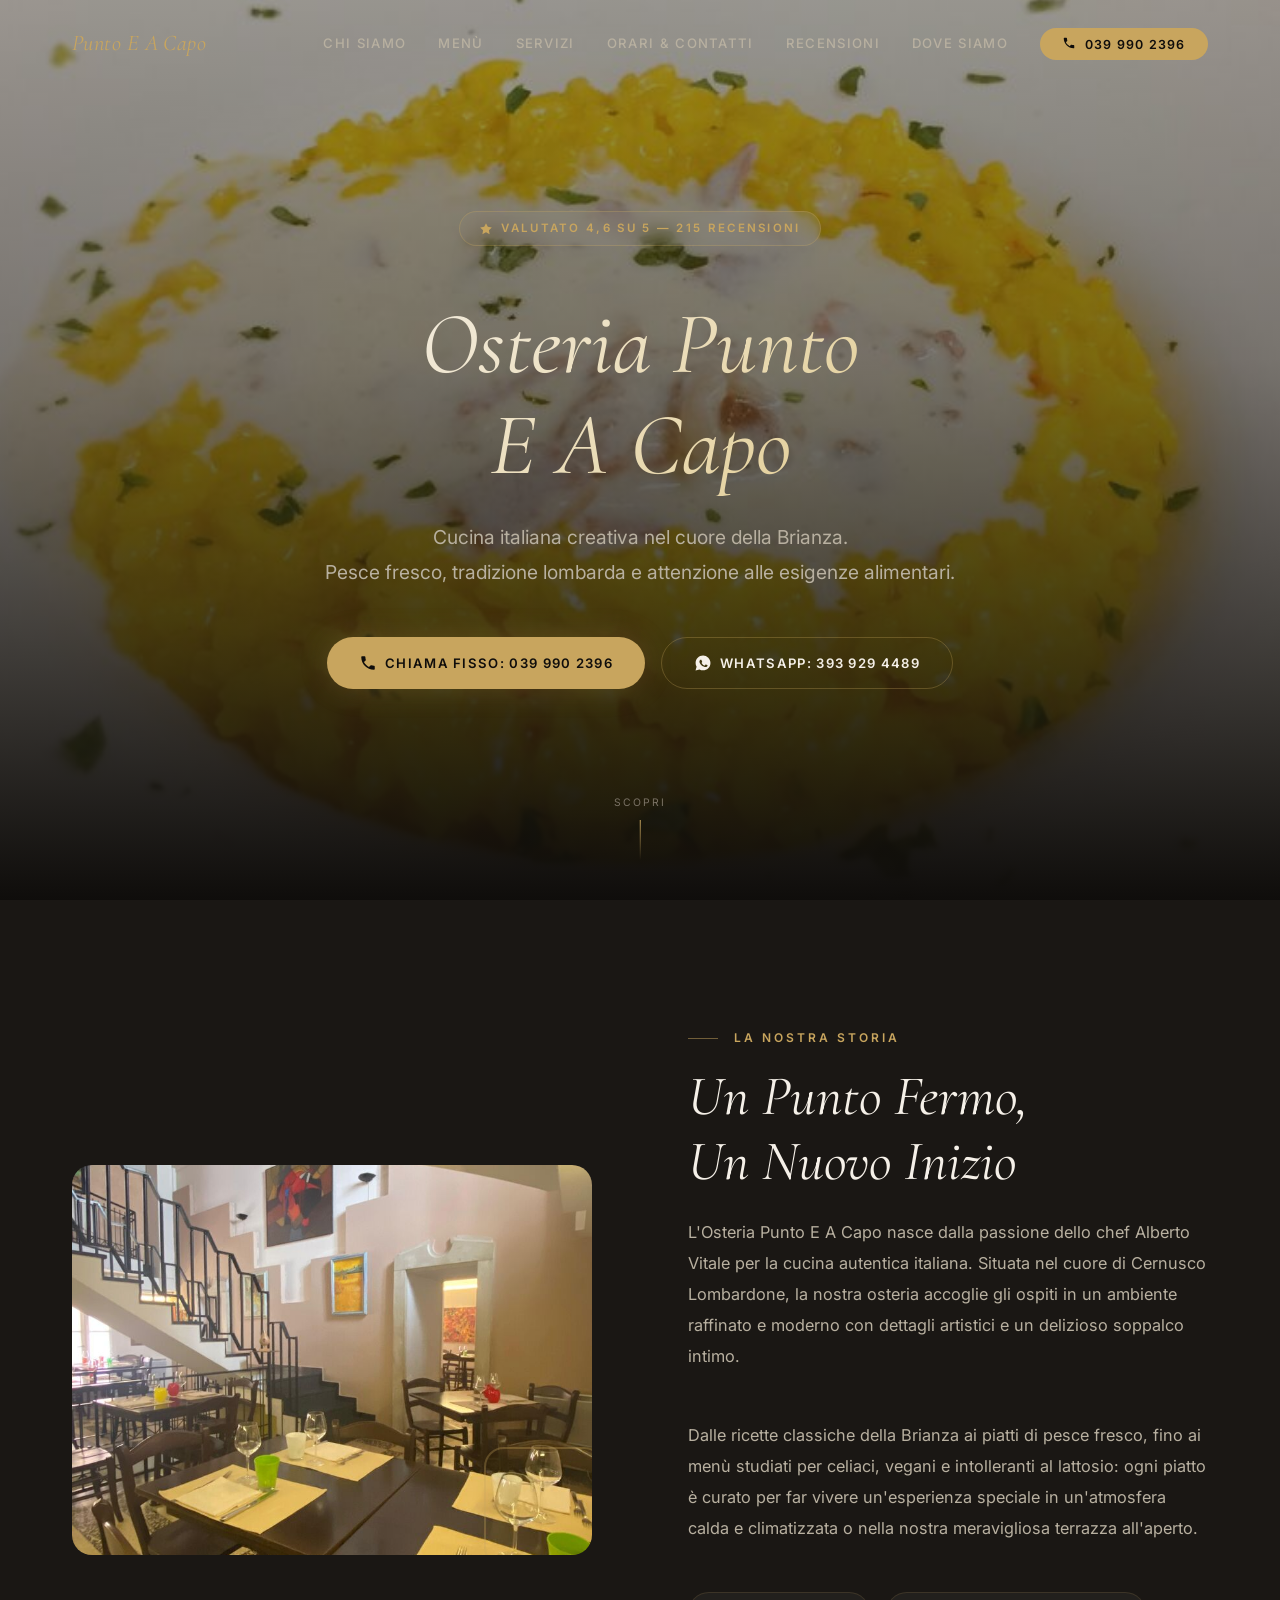
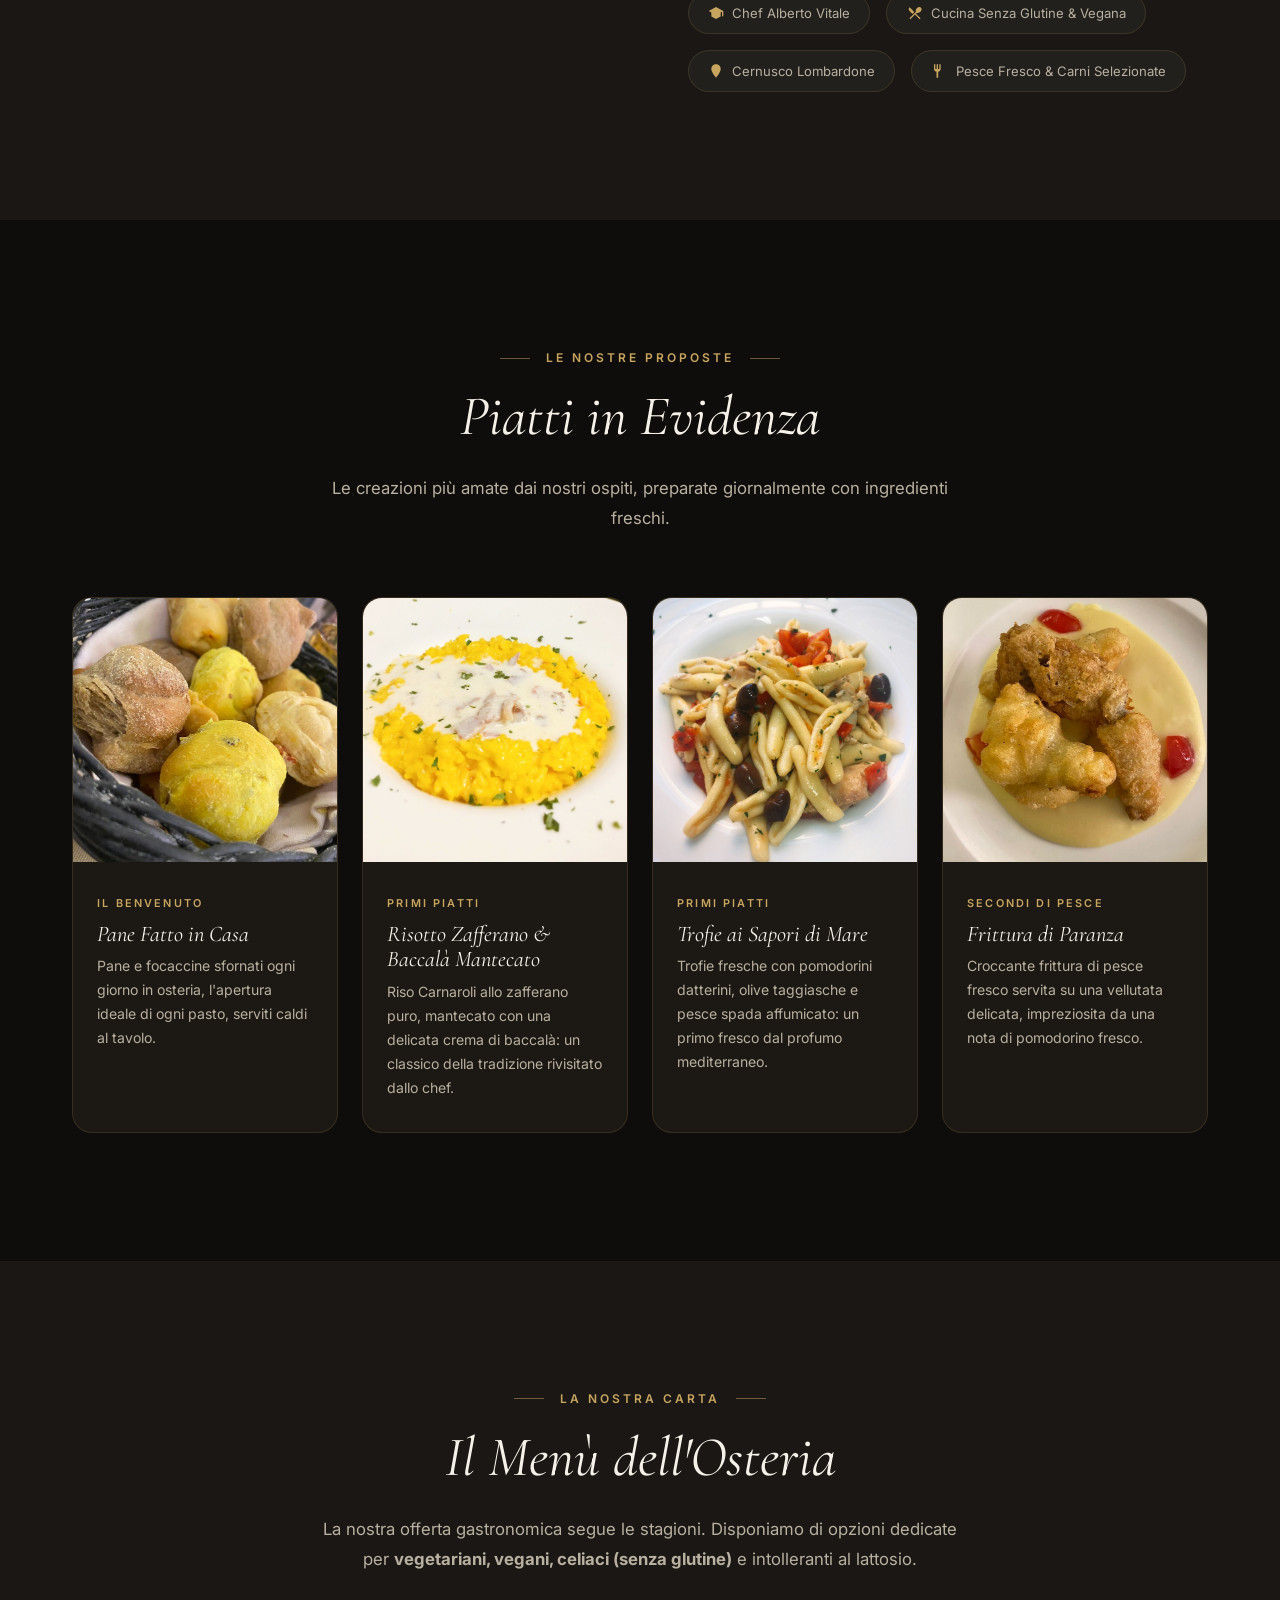
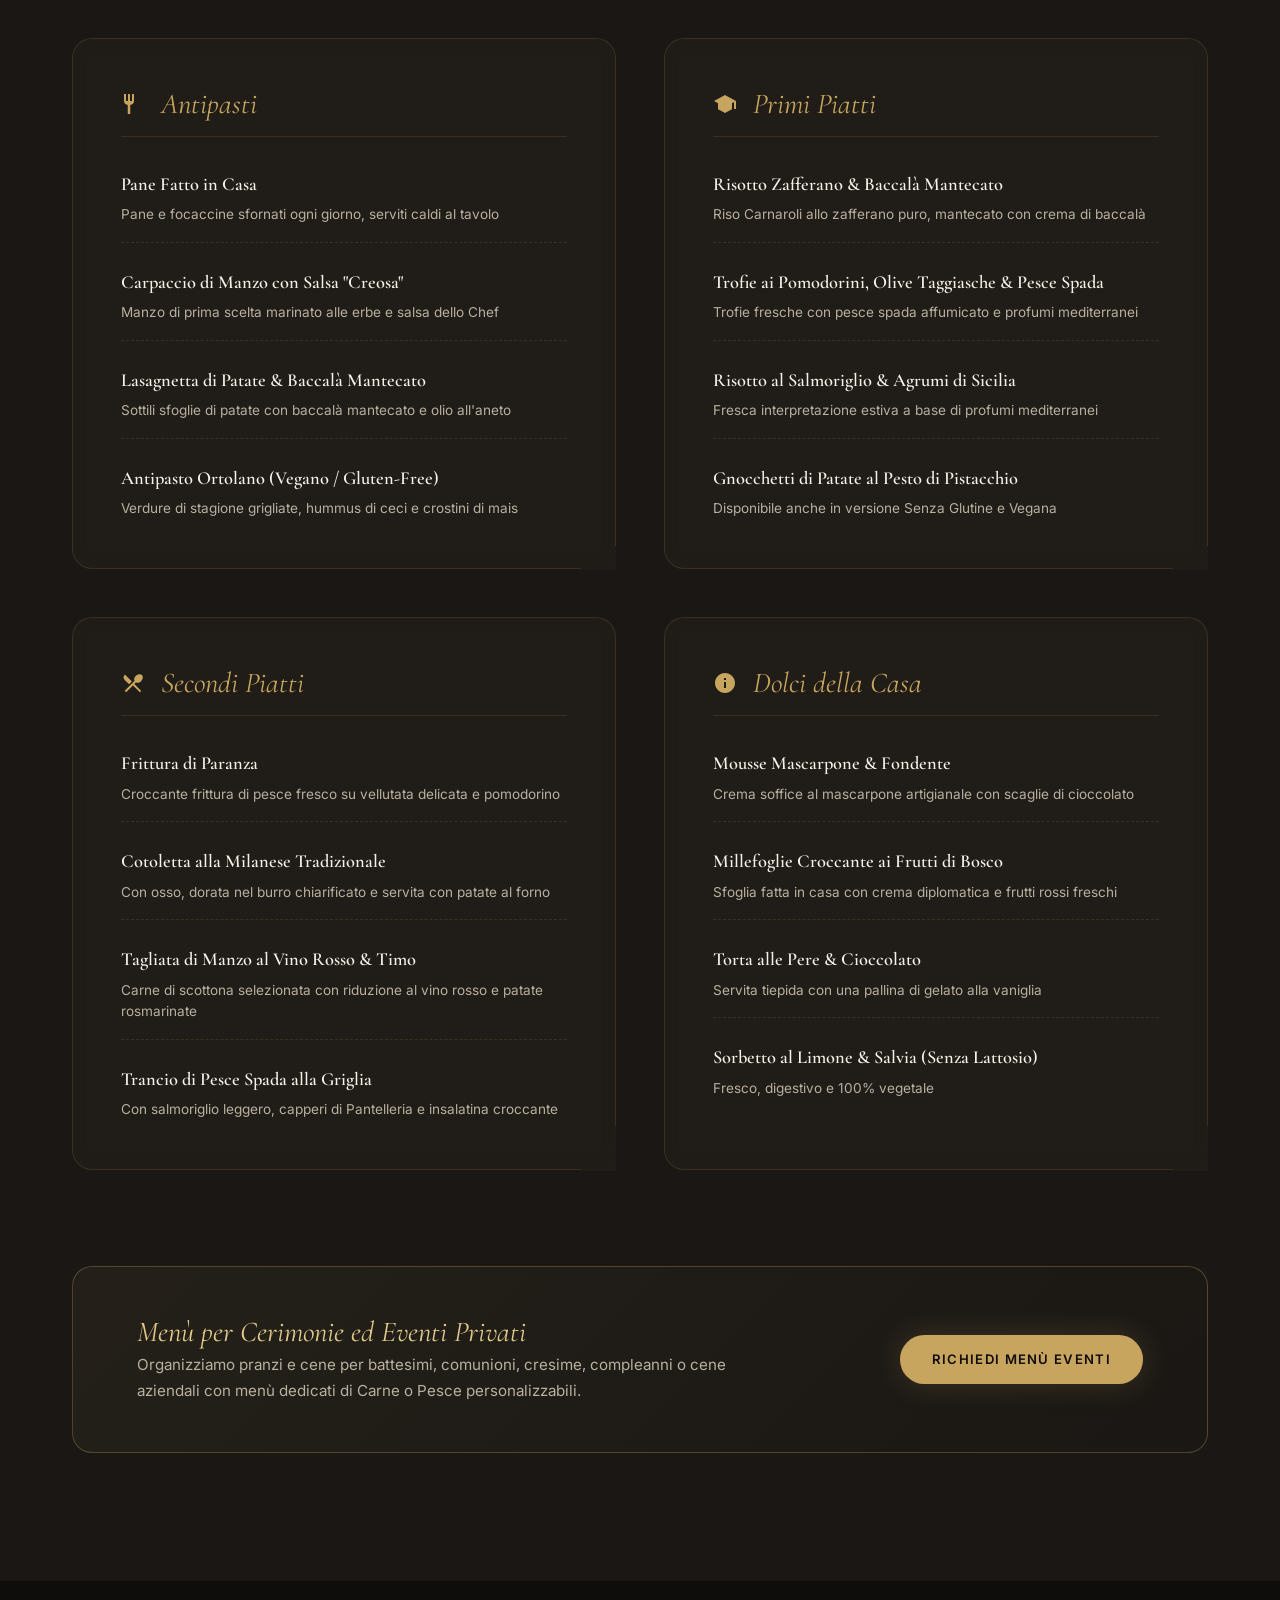
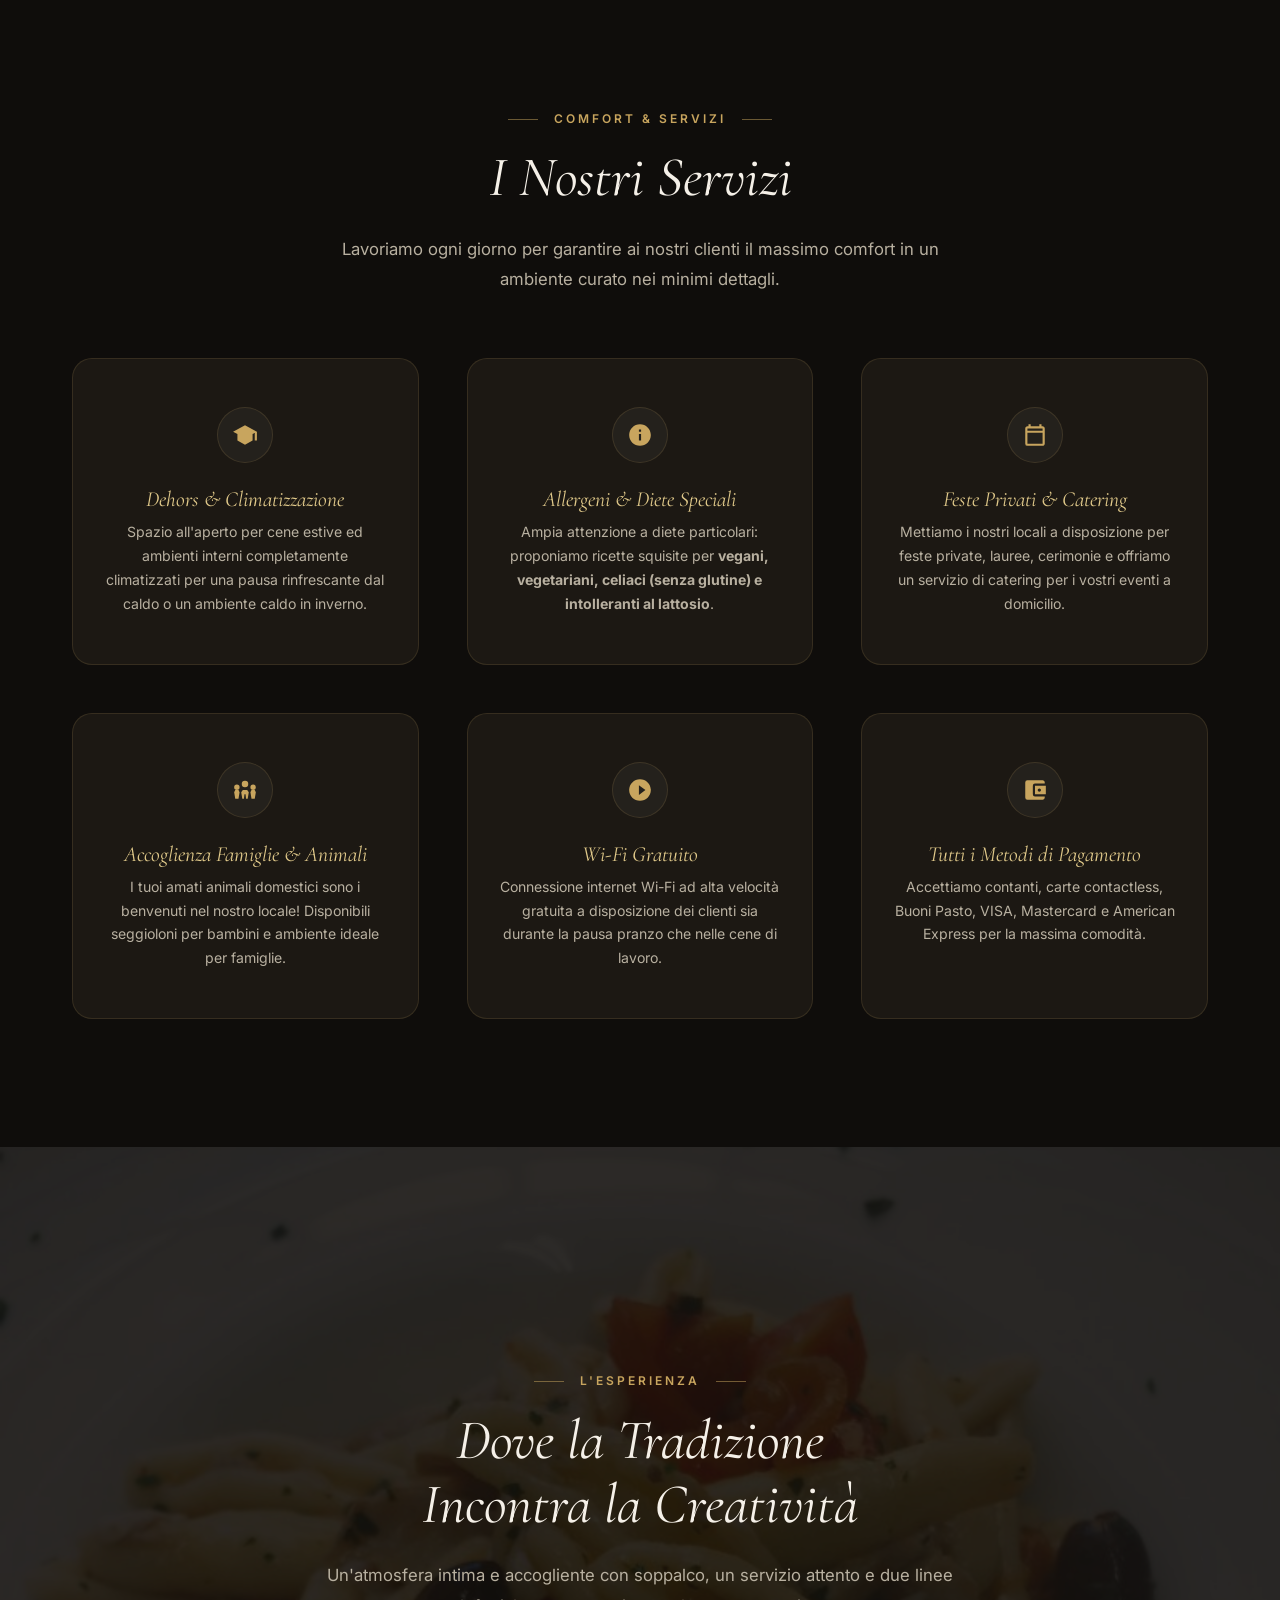
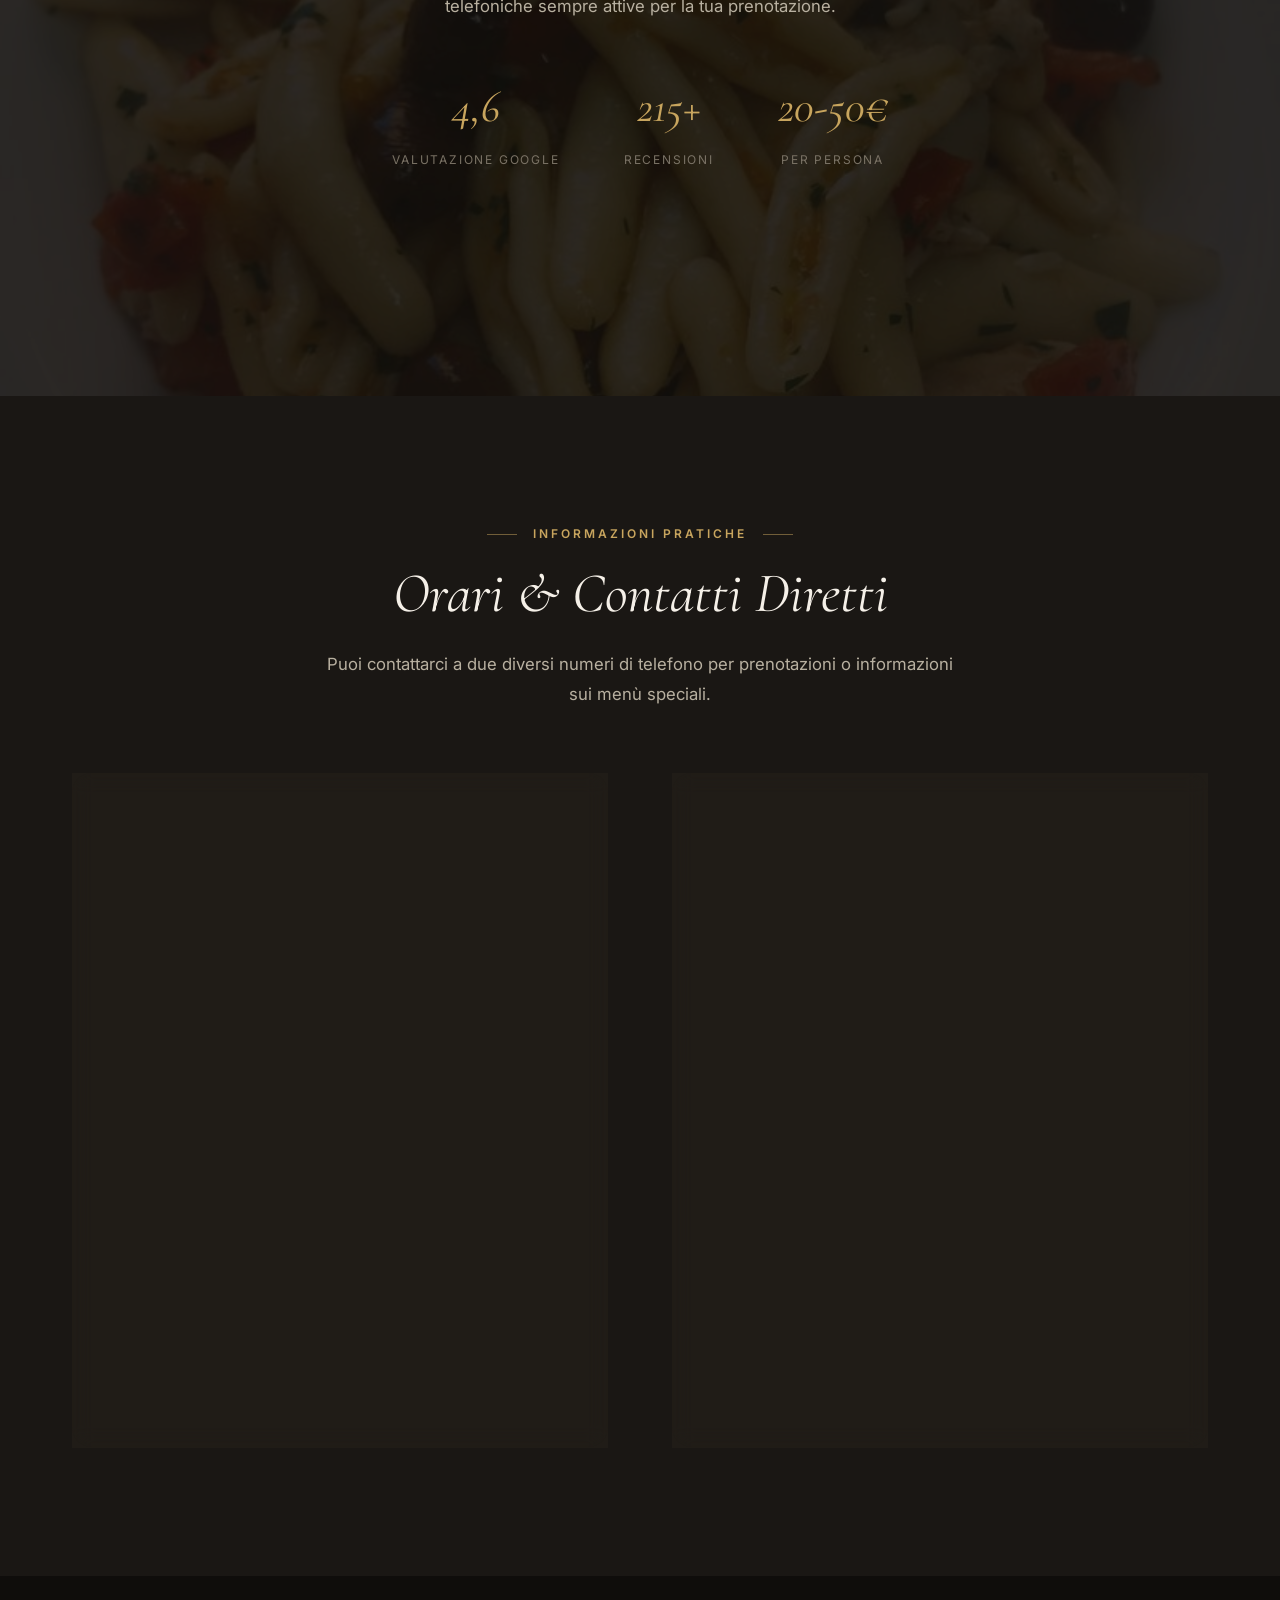
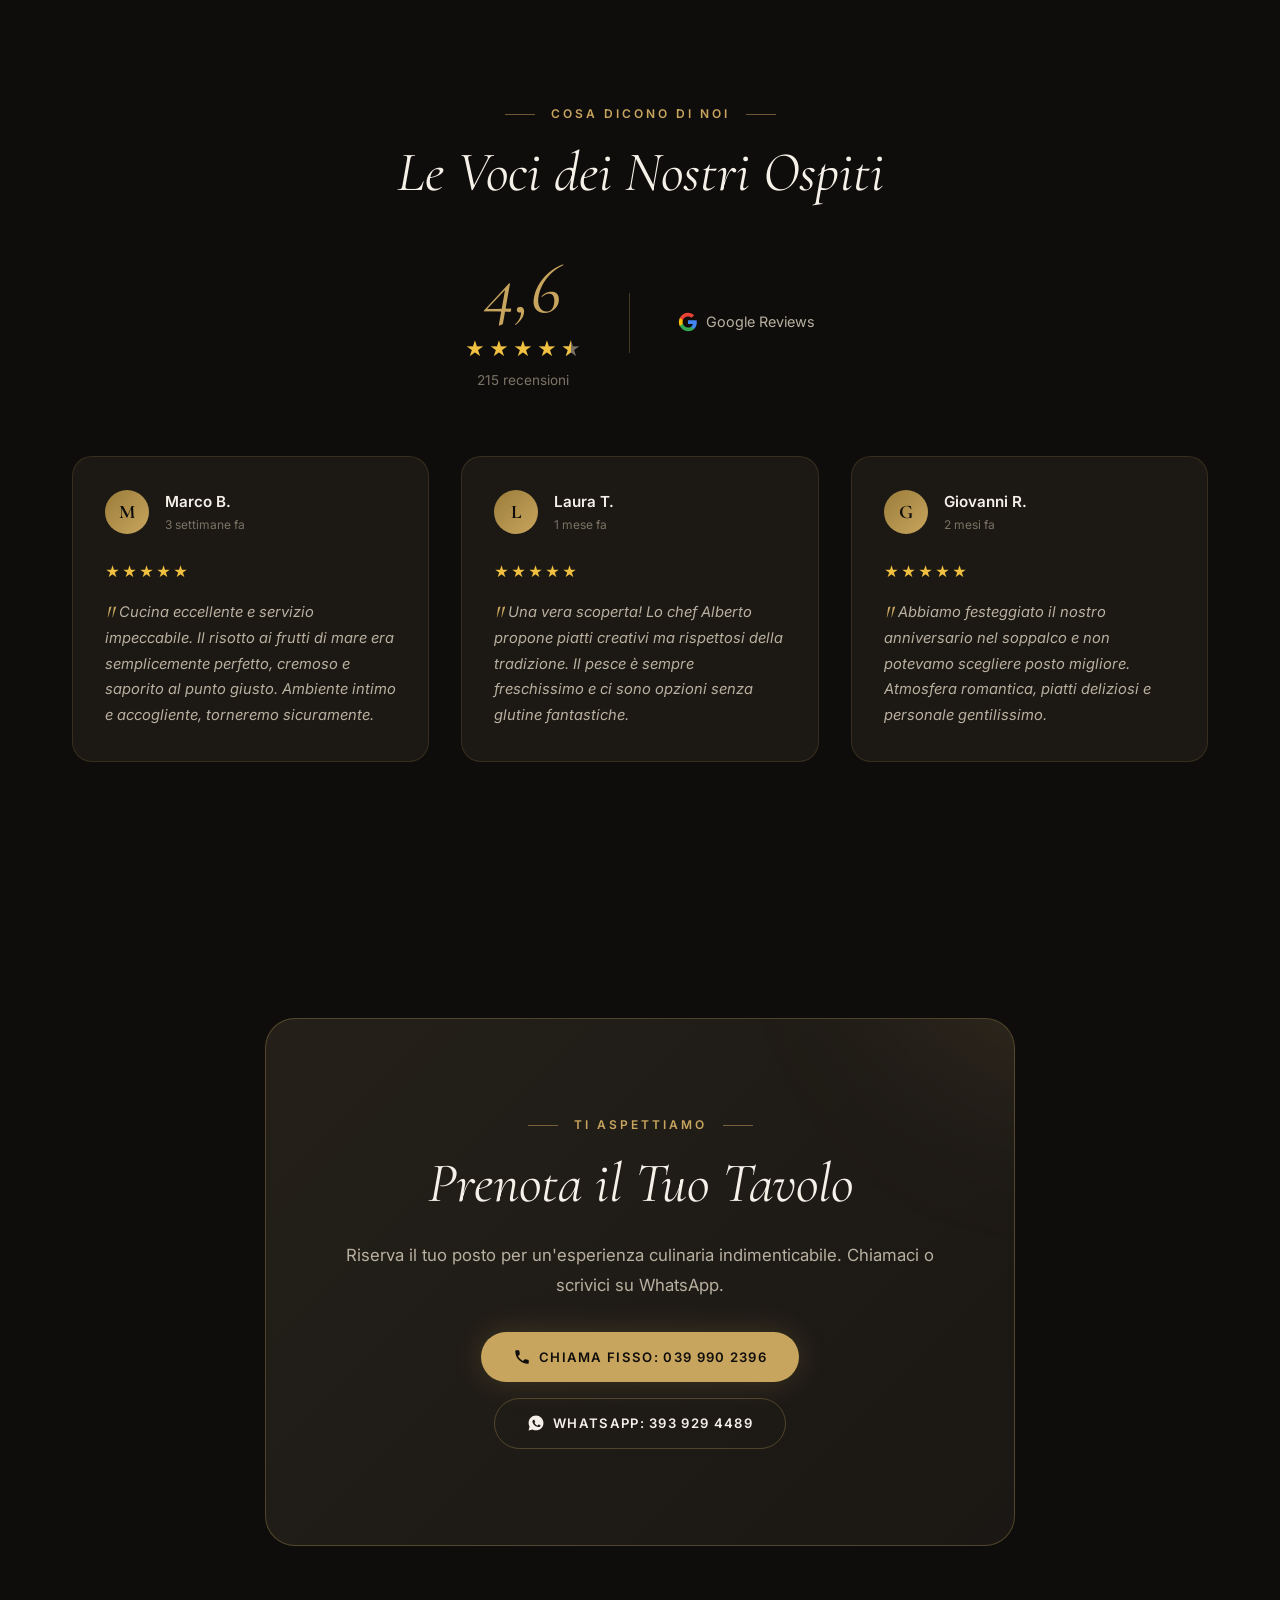
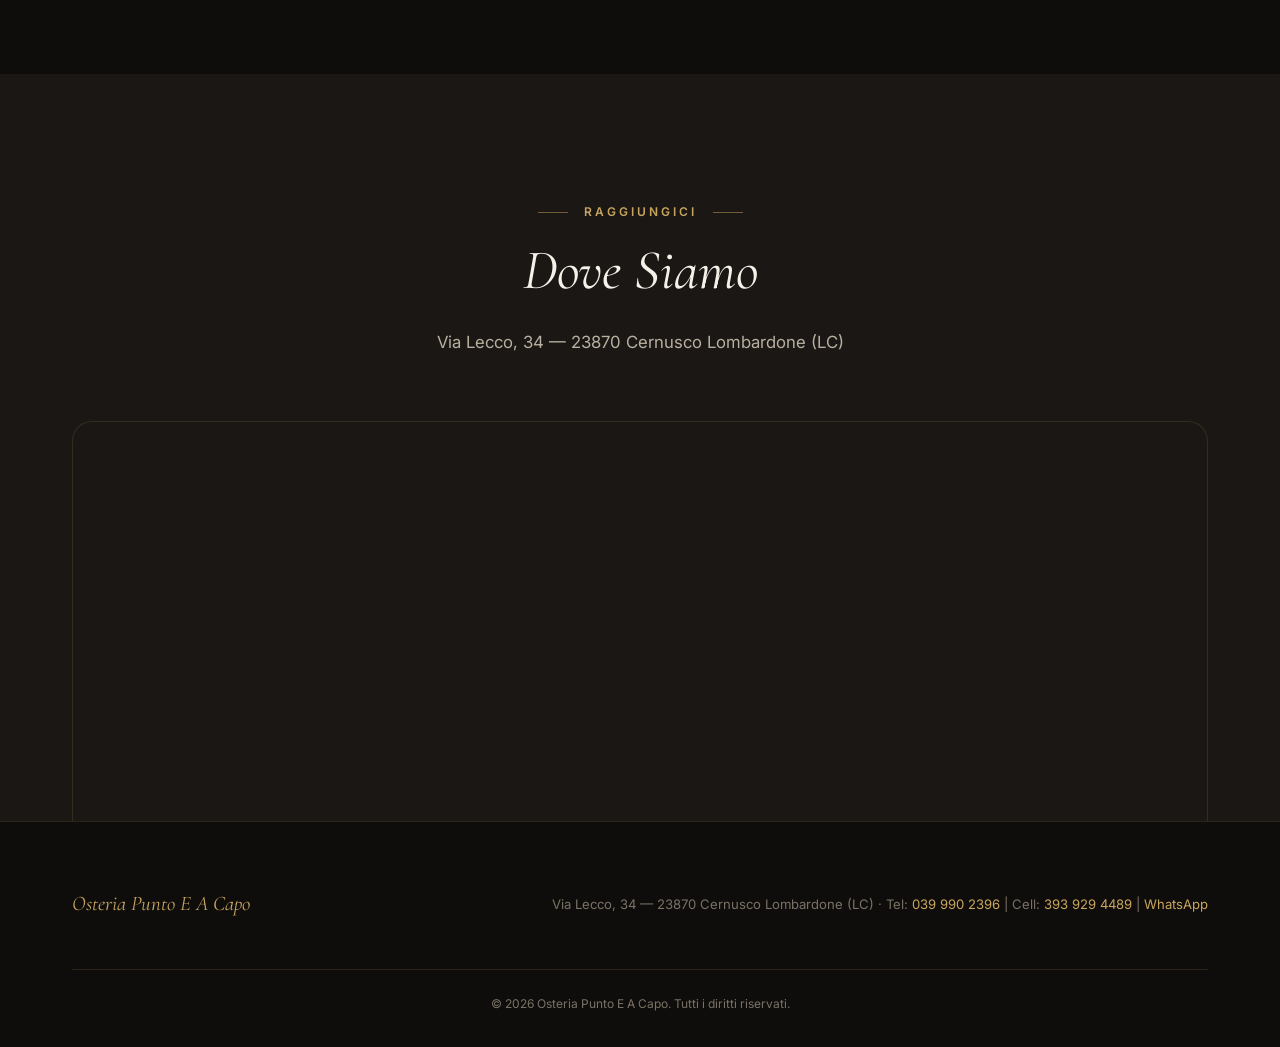
==== commit bc0f47bf: "Rende funzionanti i pulsanti WhatsApp: usa link wa.me invece di tel: I pulsanti "Chiama / WhatsApp" " ====
--- a/index.html
+++ b/index.html
@@ -75,9 +75,9 @@
           <svg width="18" height="18" viewBox="0 0 24 24" fill="currentColor"><path d="M6.62 10.79c1.44 2.83 3.76 5.14 6.59 6.59l2.2-2.2c.27-.27.67-.36 1.02-.24 1.12.37 2.33.57 3.57.57.55 0 1 .45 1 1V20c0 .55-.45 1-1 1-9.39 0-17-7.61-17-17 0-.55.45-1 1-1h3.5c.55 0 1 .45 1 1 0 1.25.2 2.45.57 3.57.11.35.03.74-.25 1.02l-2.2 2.2z"/></svg>
           Chiama Fisso: 039 990 2396
         </a>
-        <a href="tel:+393939294489" class="btn btn-outline" id="cta-hero-mobile">
-          <svg width="18" height="18" viewBox="0 0 24 24" fill="currentColor"><path d="M17 1.01L7 1c-1.1 0-2 .9-2 2v18c0 1.1.9 2 2 2h10c1.1 0 2-.9 2-2V3c0-1.1-.9-1.99-2-1.99zM17 19H7V5h10v14z"/></svg>
-          Chiama / WhatsApp: 393 929 4489
+        <a href="https://wa.me/393939294489" class="btn btn-outline" id="cta-hero-mobile" target="_blank" rel="noopener">
+          <svg width="18" height="18" viewBox="0 0 24 24" fill="currentColor"><path d="M12.04 2C6.58 2 2.13 6.45 2.13 11.91c0 1.75.46 3.45 1.32 4.95L2.05 22l5.25-1.38a9.9 9.9 0 004.74 1.21h.01c5.46 0 9.9-4.45 9.9-9.92 0-2.65-1.03-5.14-2.9-7.01A9.82 9.82 0 0012.04 2zm5.8 14.06c-.24.68-1.4 1.3-1.93 1.35-.5.05-.92.26-3.1-.64-2.63-1.07-4.34-3.7-4.48-3.87-.13-.18-1.07-1.42-1.07-2.71s.68-1.92.92-2.18c.24-.26.53-.32.7-.32.18 0 .35 0 .5.01.16.01.38-.06.6.45.24.55.8 1.92.87 2.06.07.13.11.29.02.47-.09.18-.13.29-.26.44-.13.16-.28.35-.4.47-.13.13-.27.27-.12.53.16.26.7 1.15 1.5 1.86 1.03.92 1.9 1.2 2.16 1.34.26.13.42.11.57-.07.16-.18.66-.77.84-1.03.18-.26.35-.22.6-.13.24.09 1.55.73 1.82.87.26.13.44.2.5.31.07.13.07.71-.17 1.39z"/></svg>
+          WhatsApp: 393 929 4489
         </a>
       </div>
     </div>
@@ -500,9 +500,21 @@
               <svg viewBox="0 0 24 24"><path d="M17 1.01L7 1c-1.1 0-2 .9-2 2v18c0 1.1.9 2 2 2h10c1.1 0 2-.9 2-2V3c0-1.1-.9-1.99-2-1.99zM17 19H7V5h10v14z"/></svg>
             </div>
             <div>
-              <div class="contact-info-label">Cellulare / WhatsApp</div>
+              <div class="contact-info-label">Cellulare</div>
               <div class="contact-info-value">
                 <a href="tel:+393939294489">393 929 4489</a>
+              </div>
+            </div>
+          </div>
+
+          <div class="contact-item">
+            <div class="contact-icon">
+              <svg viewBox="0 0 24 24" fill="currentColor"><path d="M12.04 2C6.58 2 2.13 6.45 2.13 11.91c0 1.75.46 3.45 1.32 4.95L2.05 22l5.25-1.38a9.9 9.9 0 004.74 1.21h.01c5.46 0 9.9-4.45 9.9-9.92 0-2.65-1.03-5.14-2.9-7.01A9.82 9.82 0 0012.04 2zm5.8 14.06c-.24.68-1.4 1.3-1.93 1.35-.5.05-.92.26-3.1-.64-2.63-1.07-4.34-3.7-4.48-3.87-.13-.18-1.07-1.42-1.07-2.71s.68-1.92.92-2.18c.24-.26.53-.32.7-.32.18 0 .35 0 .5.01.16.01.38-.06.6.45.24.55.8 1.92.87 2.06.07.13.11.29.02.47-.09.18-.13.29-.26.44-.13.16-.28.35-.4.47-.13.13-.27.27-.12.53.16.26.7 1.15 1.5 1.86 1.03.92 1.9 1.2 2.16 1.34.26.13.42.11.57-.07.16-.18.66-.77.84-1.03.18-.26.35-.22.6-.13.24.09 1.55.73 1.82.87.26.13.44.2.5.31.07.13.07.71-.17 1.39z"/></svg>
+            </div>
+            <div>
+              <div class="contact-info-label">WhatsApp</div>
+              <div class="contact-info-value">
+                <a href="https://wa.me/393939294489" target="_blank" rel="noopener">Scrivici su WhatsApp</a>
               </div>
             </div>
           </div>
@@ -624,16 +636,16 @@
         <div class="section-label" style="justify-content:center;">Ti Aspettiamo</div>
         <h2 class="section-title">Prenota il Tuo Tavolo</h2>
         <p class="section-subtitle" style="margin-bottom: 2rem;">
-          Riserva il tuo posto per un'esperienza culinaria indimenticabile. Scegli il numero che preferisci per chiamare direttamente l'osteria.
+          Riserva il tuo posto per un'esperienza culinaria indimenticabile. Chiamaci o scrivici su WhatsApp.
         </p>
         <div style="display: flex; gap: 1rem; justify-content: center; flex-wrap: wrap;">
           <a href="tel:+390399902396" class="btn btn-primary" id="cta-footer-fisso">
             <svg width="18" height="18" viewBox="0 0 24 24" fill="currentColor"><path d="M6.62 10.79c1.44 2.83 3.76 5.14 6.59 6.59l2.2-2.2c.27-.27.67-.36 1.02-.24 1.12.37 2.33.57 3.57.57.55 0 1 .45 1 1V20c0 .55-.45 1-1 1-9.39 0-17-7.61-17-17 0-.55.45-1 1-1h3.5c.55 0 1 .45 1 1 0 1.25.2 2.45.57 3.57.11.35.03.74-.25 1.02l-2.2 2.2z"/></svg>
             Chiama Fisso: 039 990 2396
           </a>
-          <a href="tel:+393939294489" class="btn btn-outline" id="cta-footer-mobile">
-            <svg width="18" height="18" viewBox="0 0 24 24" fill="currentColor"><path d="M17 1.01L7 1c-1.1 0-2 .9-2 2v18c0 1.1.9 2 2 2h10c1.1 0 2-.9 2-2V3c0-1.1-.9-1.99-2-1.99zM17 19H7V5h10v14z"/></svg>
-            Chiama / WhatsApp: 393 929 4489
+          <a href="https://wa.me/393939294489" class="btn btn-outline" id="cta-footer-mobile" target="_blank" rel="noopener">
+            <svg width="18" height="18" viewBox="0 0 24 24" fill="currentColor"><path d="M12.04 2C6.58 2 2.13 6.45 2.13 11.91c0 1.75.46 3.45 1.32 4.95L2.05 22l5.25-1.38a9.9 9.9 0 004.74 1.21h.01c5.46 0 9.9-4.45 9.9-9.92 0-2.65-1.03-5.14-2.9-7.01A9.82 9.82 0 0012.04 2zm5.8 14.06c-.24.68-1.4 1.3-1.93 1.35-.5.05-.92.26-3.1-.64-2.63-1.07-4.34-3.7-4.48-3.87-.13-.18-1.07-1.42-1.07-2.71s.68-1.92.92-2.18c.24-.26.53-.32.7-.32.18 0 .35 0 .5.01.16.01.38-.06.6.45.24.55.8 1.92.87 2.06.07.13.11.29.02.47-.09.18-.13.29-.26.44-.13.16-.28.35-.4.47-.13.13-.27.27-.12.53.16.26.7 1.15 1.5 1.86 1.03.92 1.9 1.2 2.16 1.34.26.13.42.11.57-.07.16-.18.66-.77.84-1.03.18-.26.35-.22.6-.13.24.09 1.55.73 1.82.87.26.13.44.2.5.31.07.13.07.71-.17 1.39z"/></svg>
+            WhatsApp: 393 929 4489
           </a>
         </div>
       </div>
@@ -675,7 +687,7 @@
       <div class="footer-content">
         <div class="footer-brand">Osteria Punto E A Capo</div>
         <div class="footer-info">
-          Via Lecco, 34 — 23870 Cernusco Lombardone (LC) · Tel: <a href="tel:+390399902396">039 990 2396</a> | Cell/WhatsApp: <a href="tel:+393939294489">393 929 4489</a>
+          Via Lecco, 34 — 23870 Cernusco Lombardone (LC) · Tel: <a href="tel:+390399902396">039 990 2396</a> | Cell: <a href="tel:+393939294489">393 929 4489</a> | <a href="https://wa.me/393939294489" target="_blank" rel="noopener">WhatsApp</a>
         </div>
       </div>
       <div class="footer-bottom">
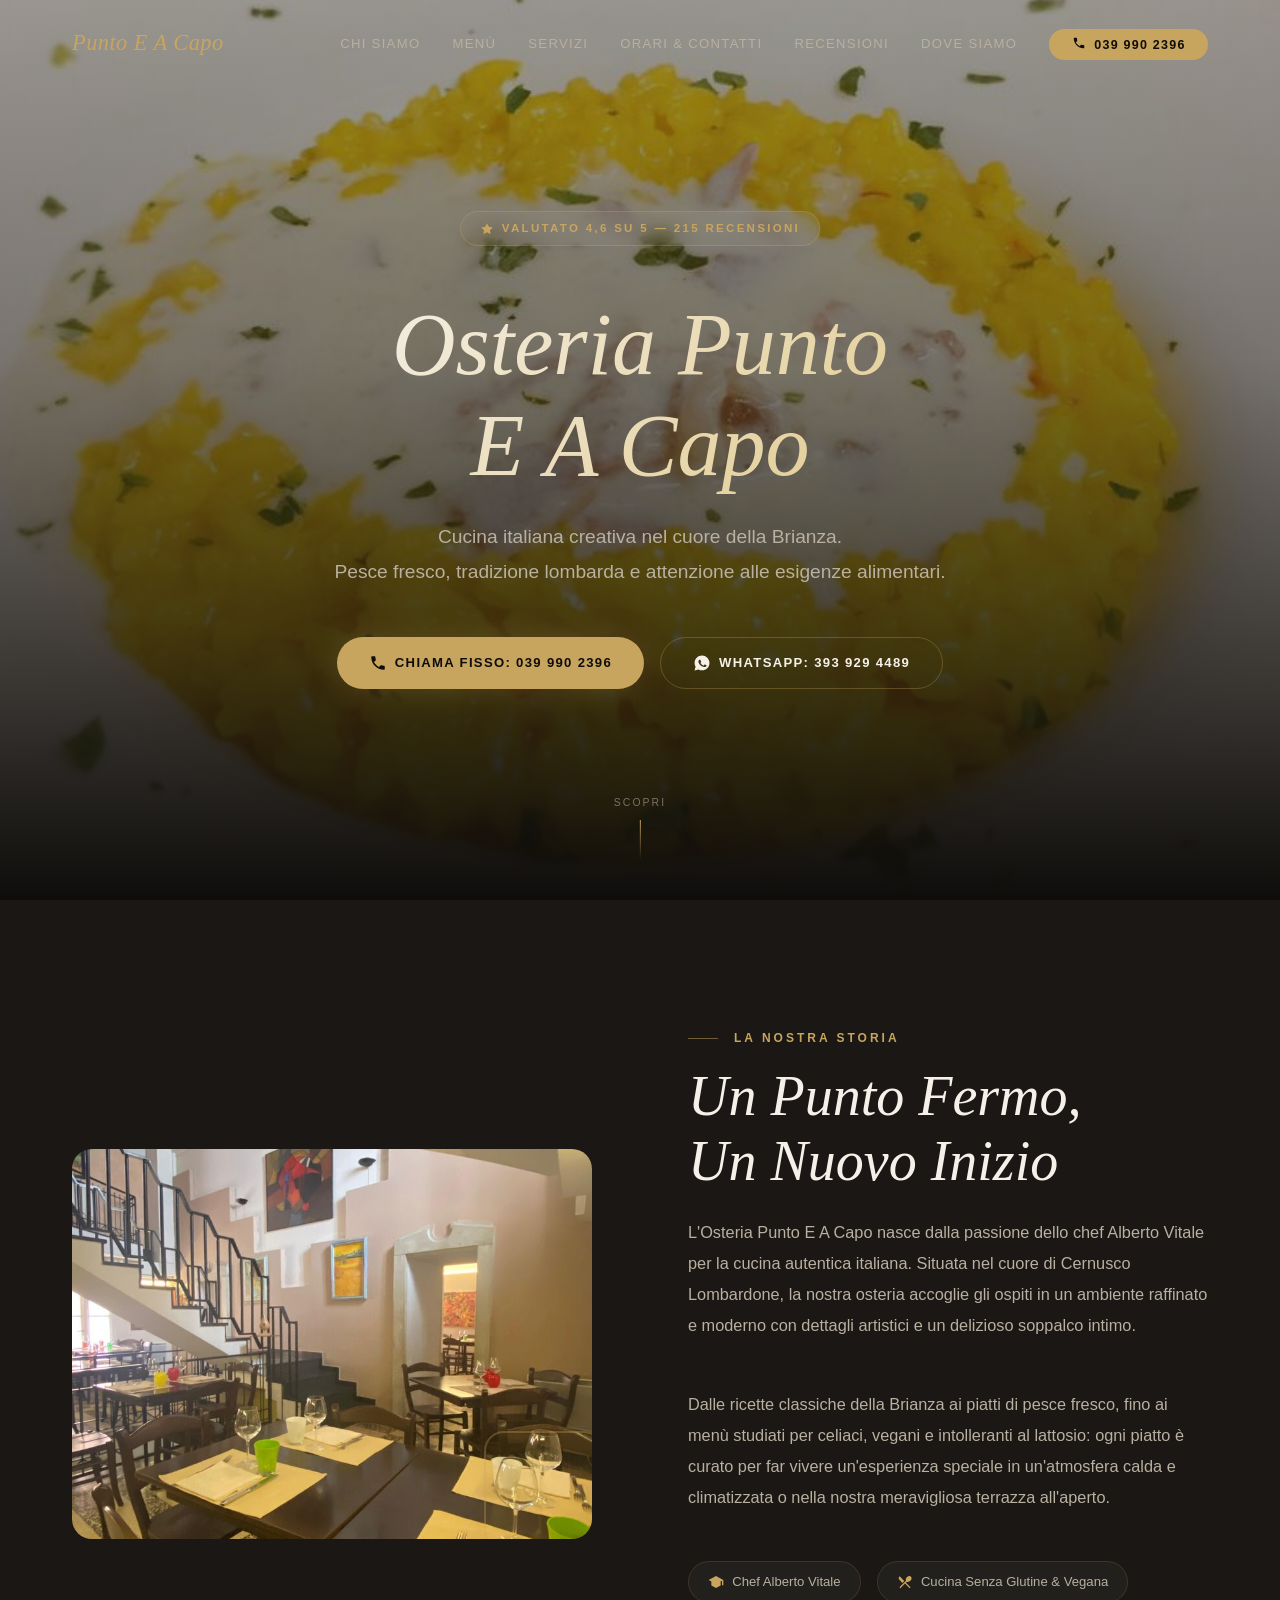
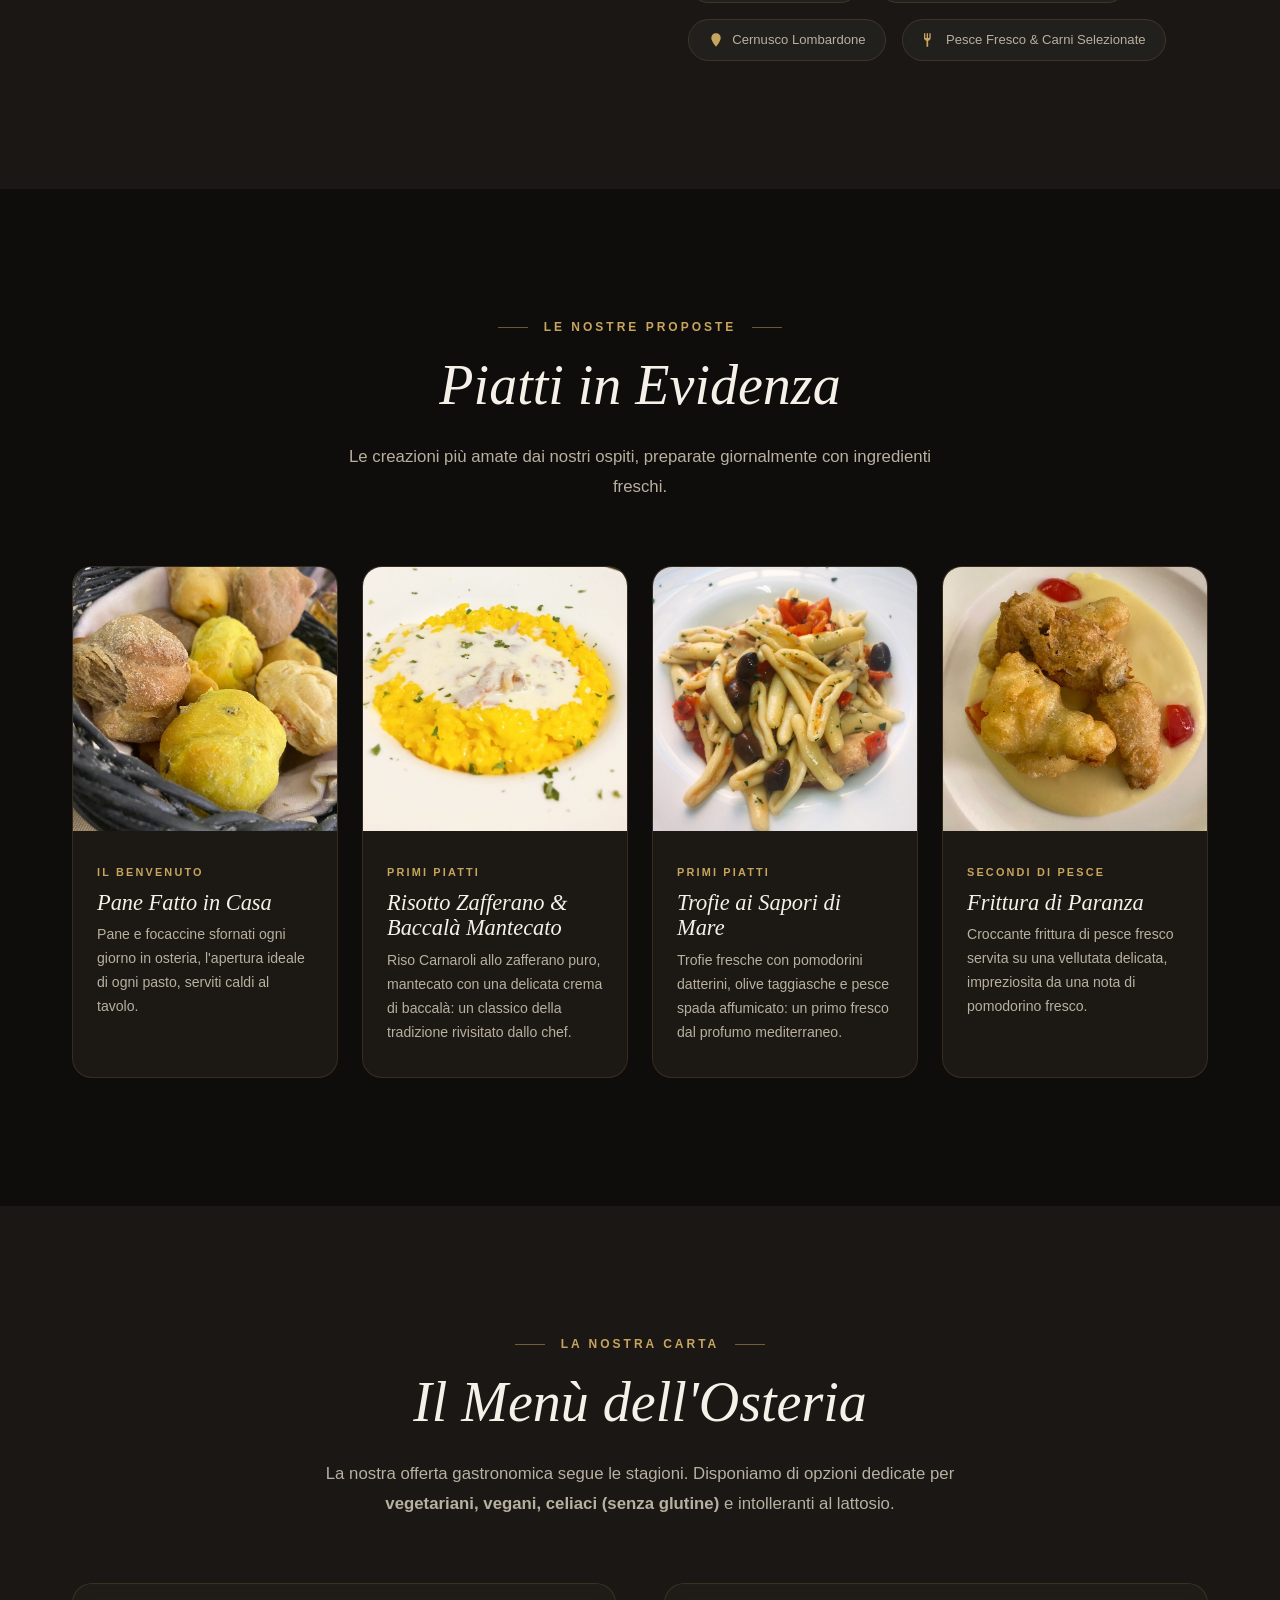
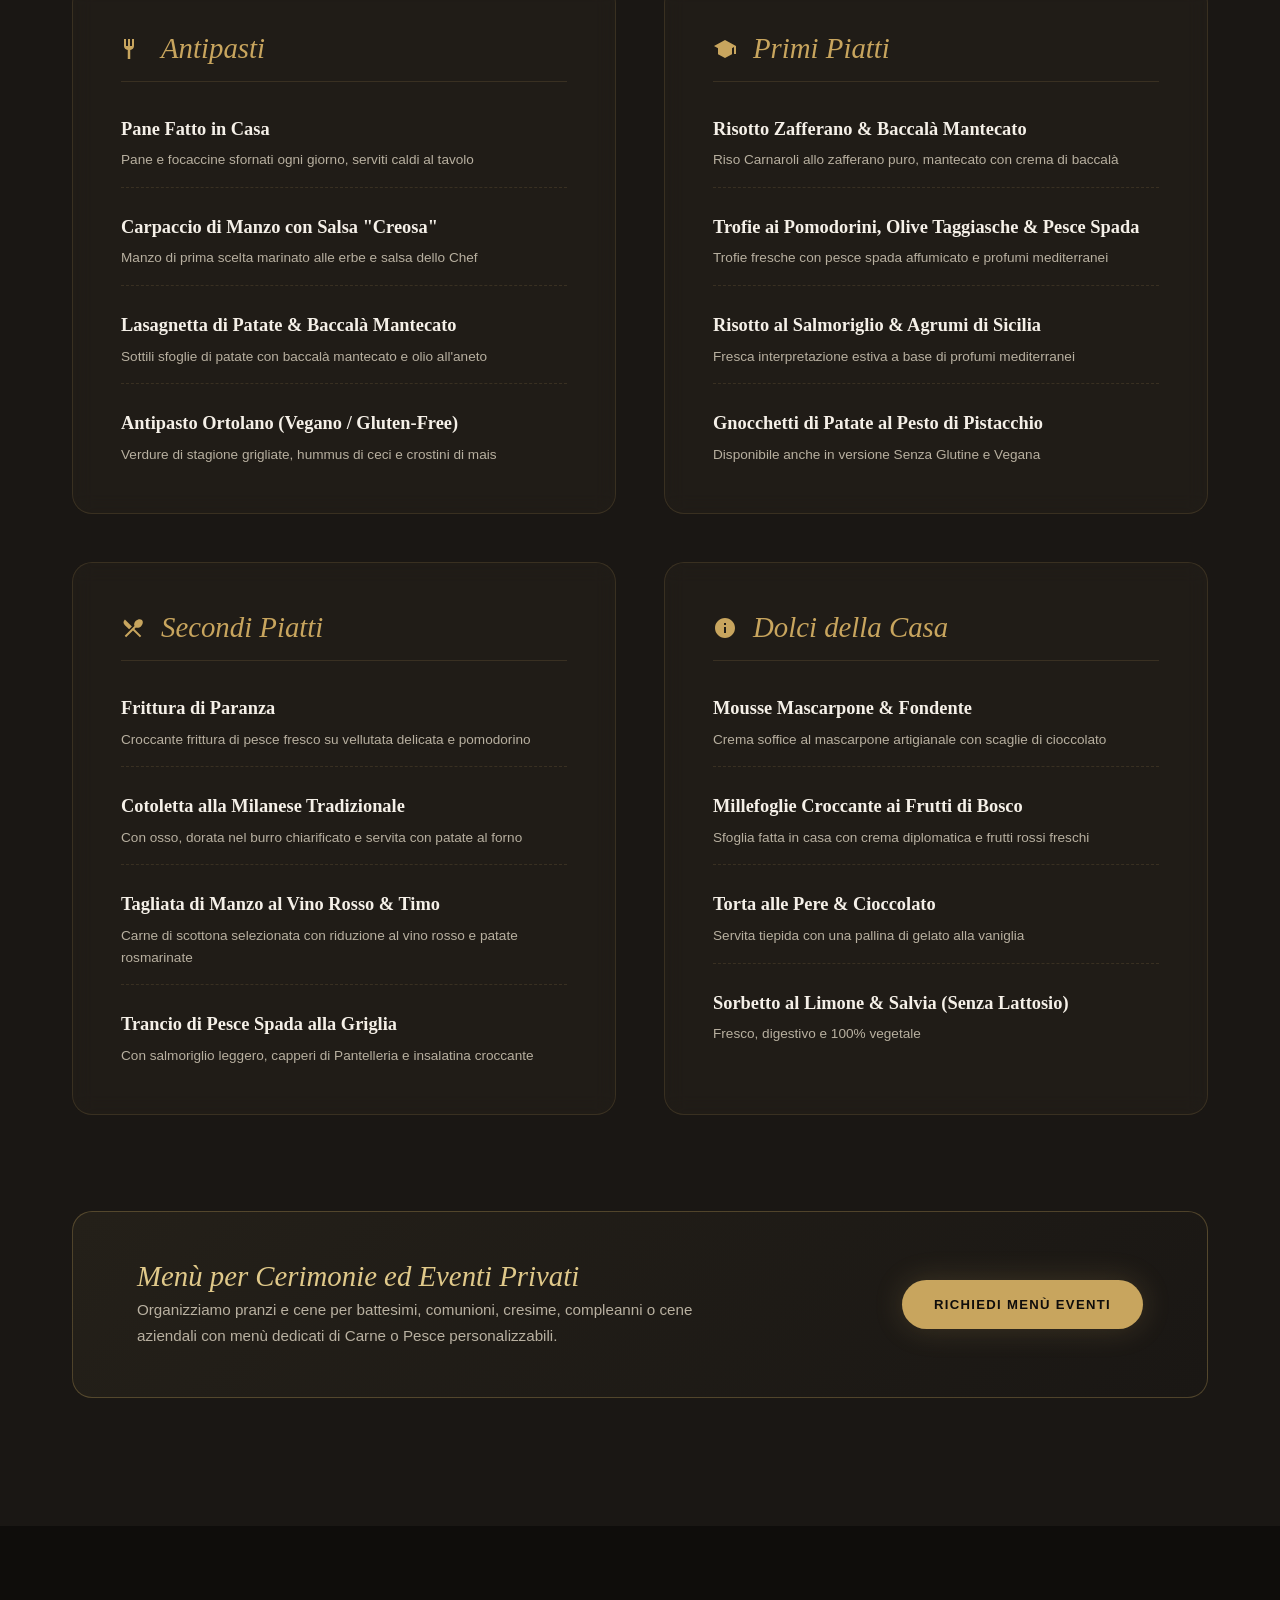
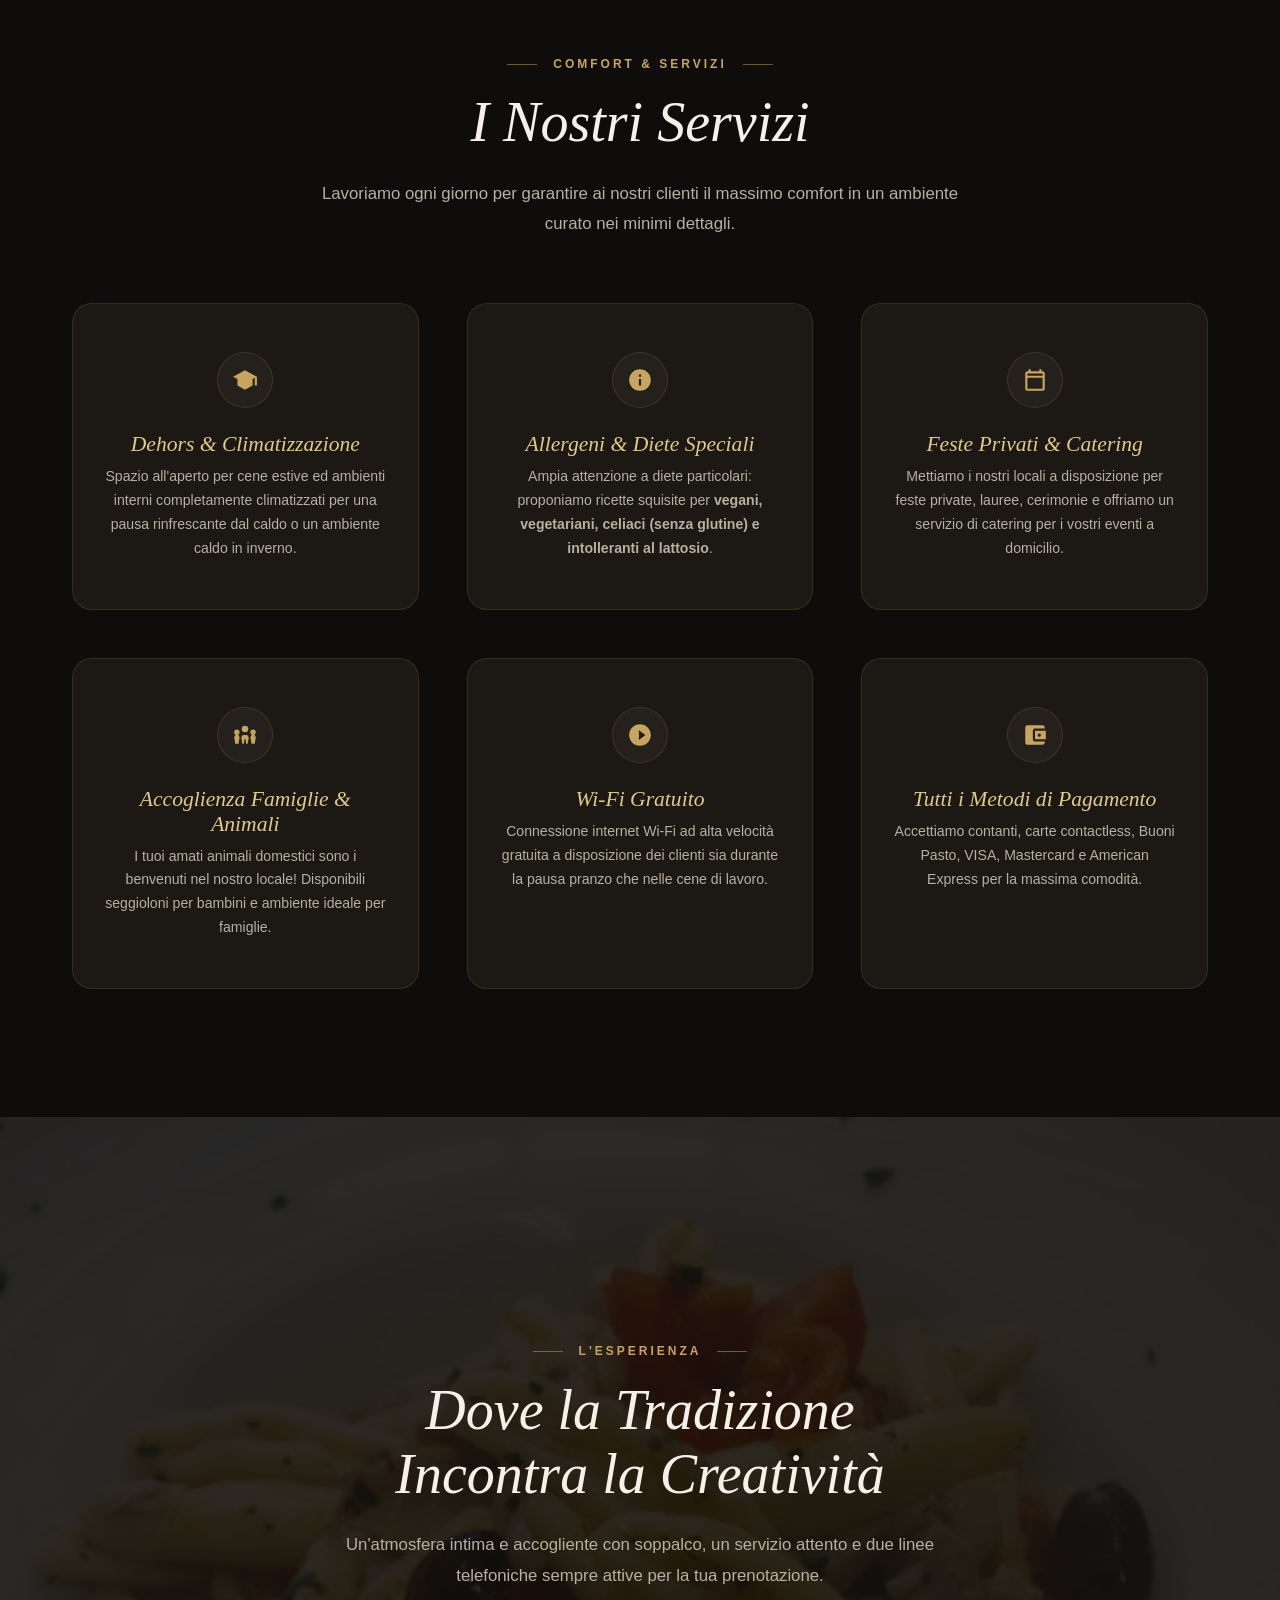
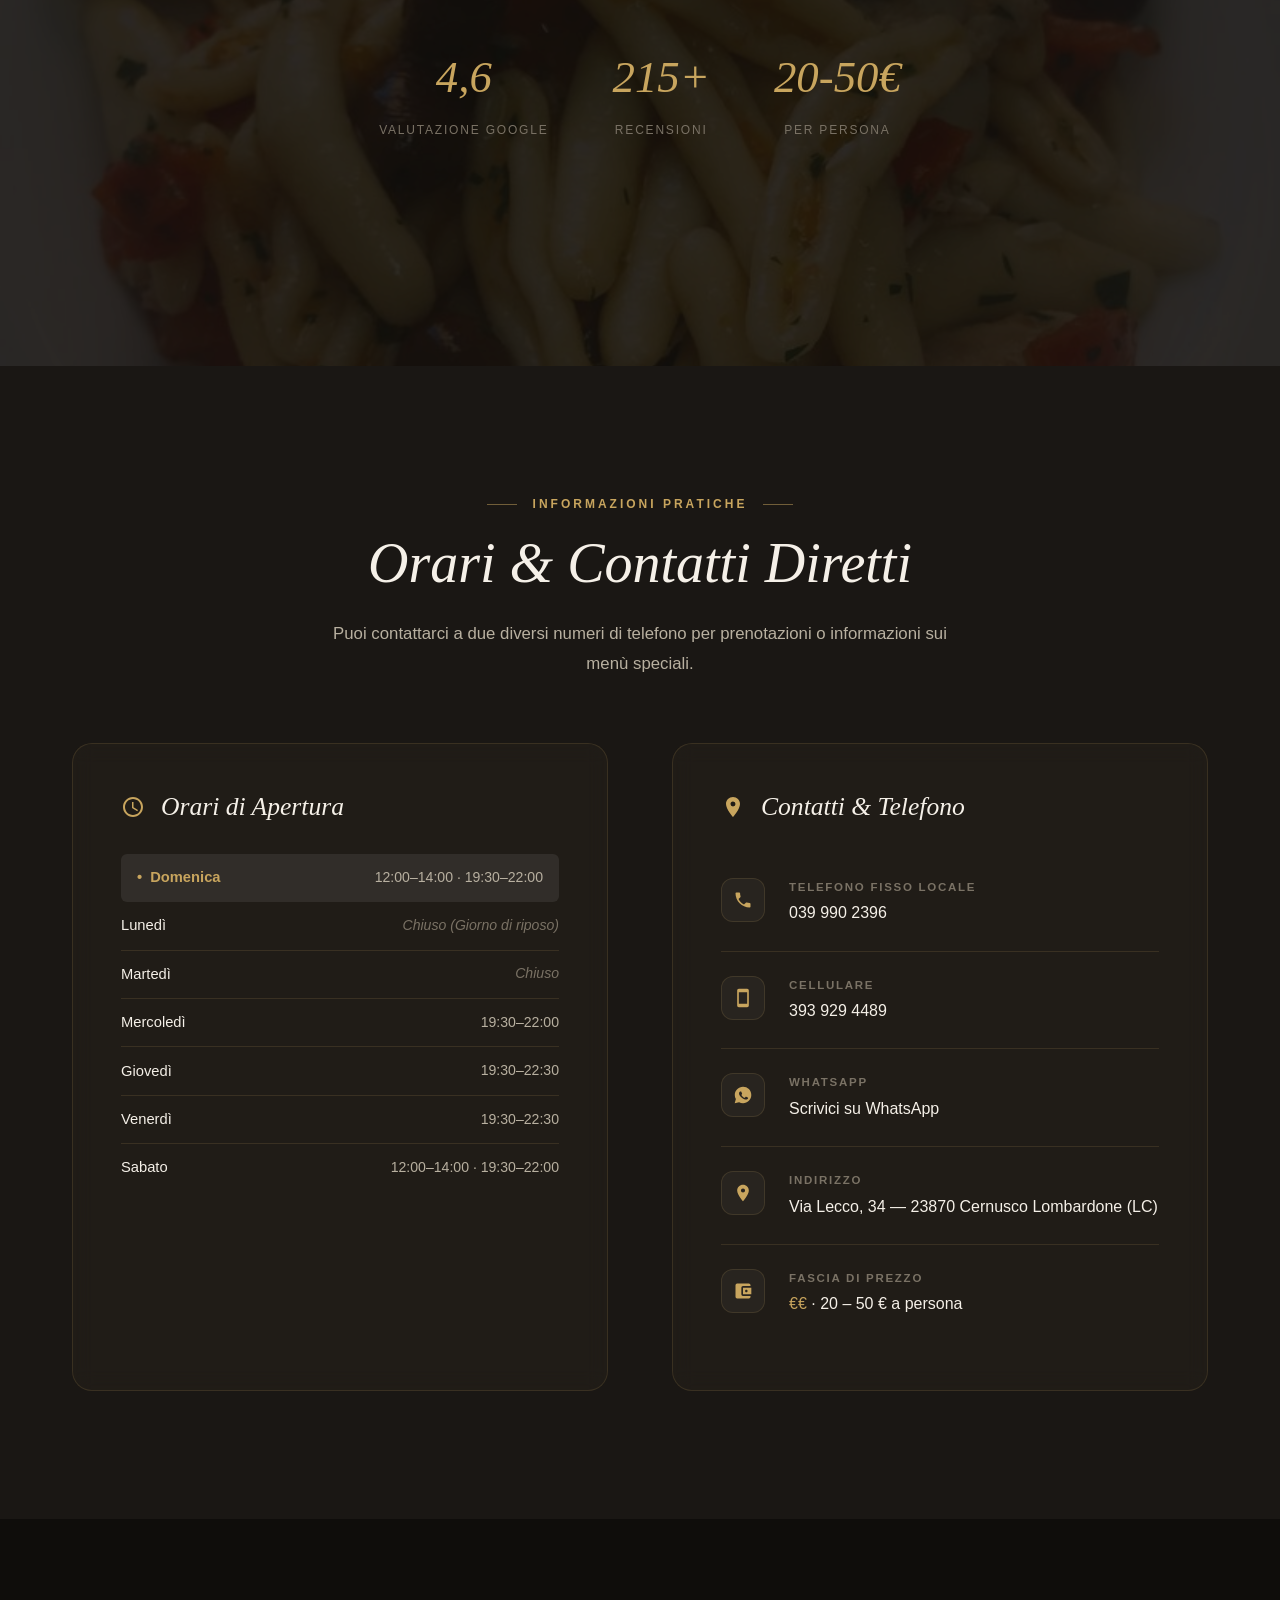
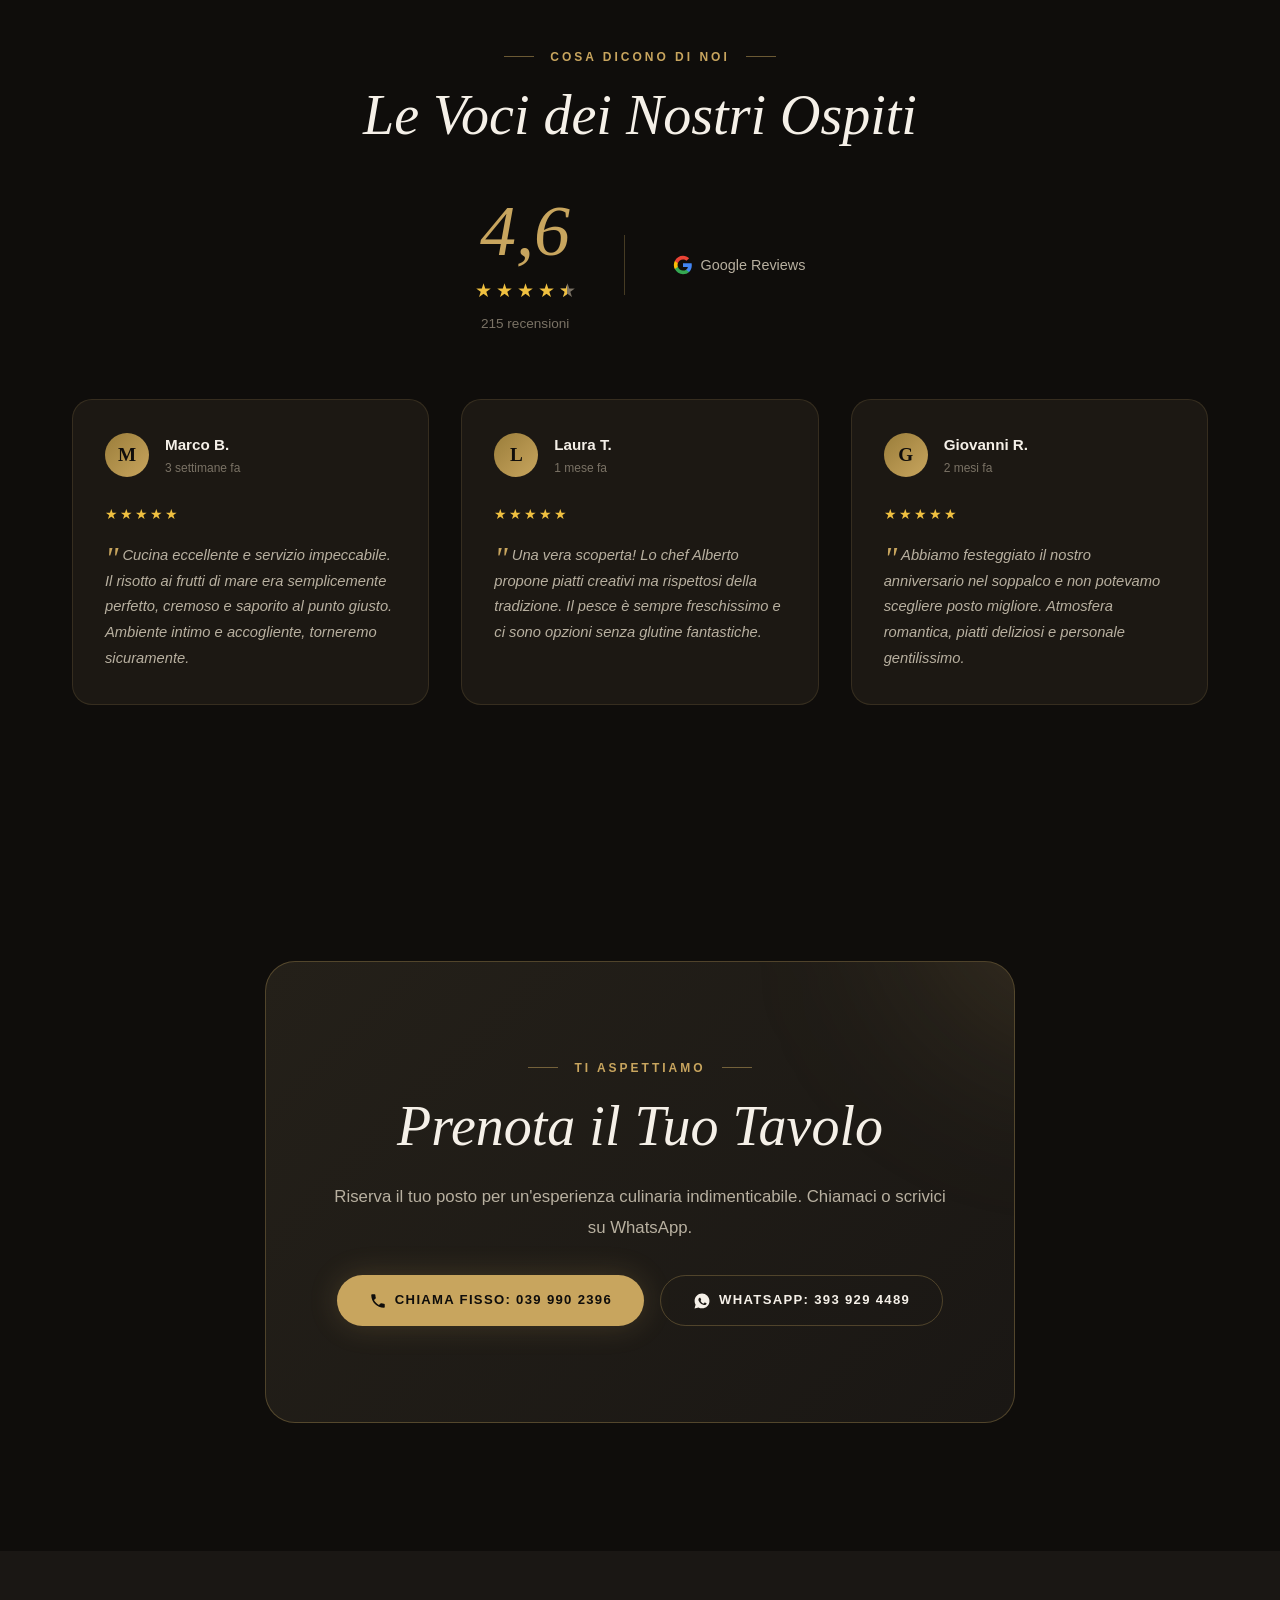
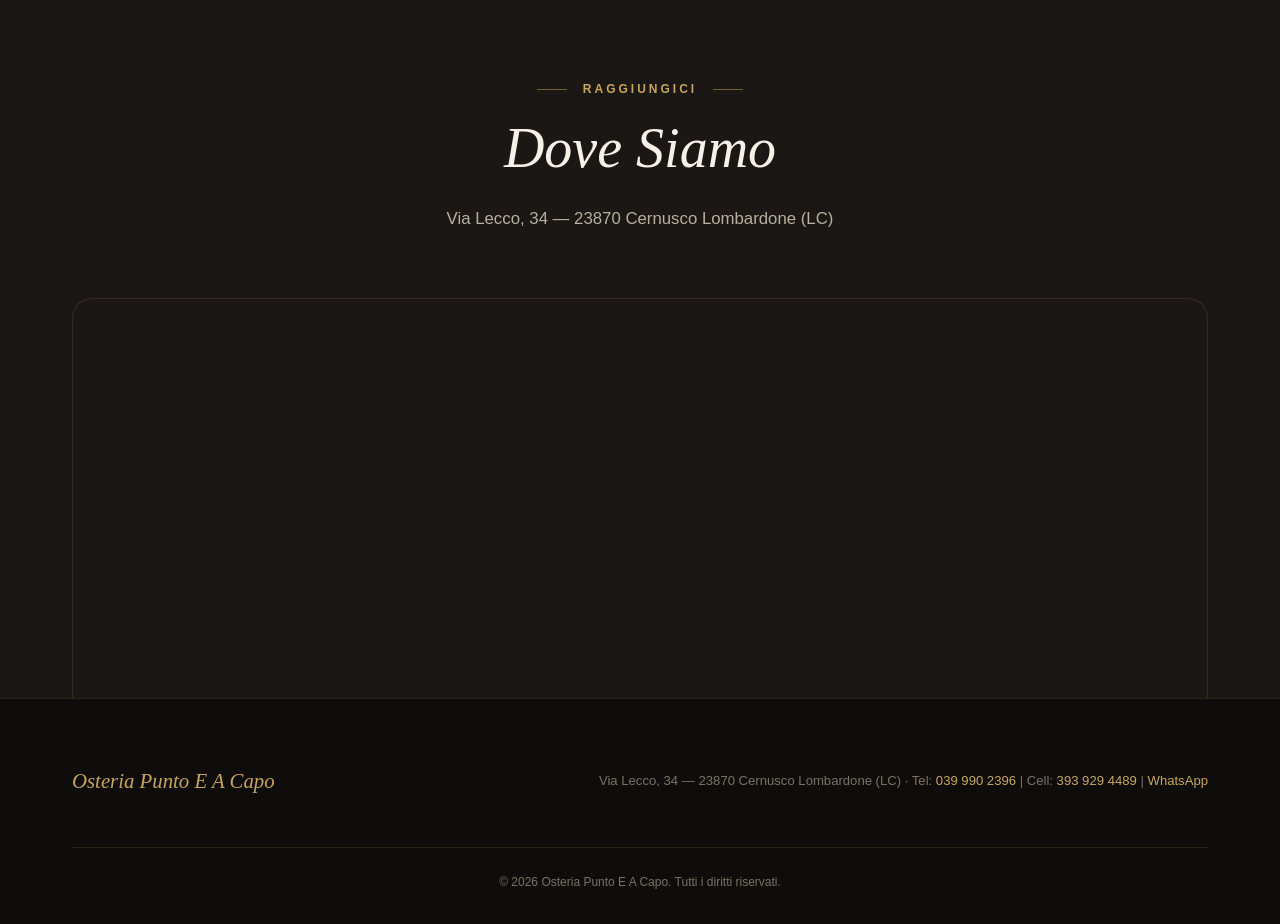
==== commit 5e0b4eb2: "Rafforza la sicurezza: Content-Security-Policy e link esterni più sicuri Aggiunge una CSP restrittiv" ====
--- a/index.html
+++ b/index.html
@@ -10,6 +10,8 @@
   <meta property="og:description" content="Cucina italiana creativa, pesce fresco, tradizione e menù per diete speciali. Chiamaci subito.">
   <meta property="og:type" content="restaurant">
   <meta name="theme-color" content="#c8a55e">
+  <meta http-equiv="Content-Security-Policy" content="default-src 'self'; script-src 'self'; style-src 'self' 'unsafe-inline' https://fonts.googleapis.com; font-src https://fonts.gstatic.com; img-src 'self' data:; frame-src https://www.google.com; object-src 'none'; base-uri 'self'; form-action 'self'; upgrade-insecure-requests">
+  <meta name="referrer" content="strict-origin-when-cross-origin">
   <link rel="preconnect" href="https://fonts.googleapis.com">
   <link rel="preconnect" href="https://fonts.gstatic.com" crossorigin>
   <link href="https://fonts.googleapis.com/css2?family=Cormorant+Garamond:ital,wght@0,400;0,600;1,400;1,600&family=Inter:wght@300;400;500;600;700&display=swap" rel="stylesheet">
@@ -75,7 +77,7 @@
           <svg width="18" height="18" viewBox="0 0 24 24" fill="currentColor"><path d="M6.62 10.79c1.44 2.83 3.76 5.14 6.59 6.59l2.2-2.2c.27-.27.67-.36 1.02-.24 1.12.37 2.33.57 3.57.57.55 0 1 .45 1 1V20c0 .55-.45 1-1 1-9.39 0-17-7.61-17-17 0-.55.45-1 1-1h3.5c.55 0 1 .45 1 1 0 1.25.2 2.45.57 3.57.11.35.03.74-.25 1.02l-2.2 2.2z"/></svg>
           Chiama Fisso: 039 990 2396
         </a>
-        <a href="https://wa.me/393939294489" class="btn btn-outline" id="cta-hero-mobile" target="_blank" rel="noopener">
+        <a href="https://wa.me/393939294489" class="btn btn-outline" id="cta-hero-mobile" target="_blank" rel="noopener noreferrer">
           <svg width="18" height="18" viewBox="0 0 24 24" fill="currentColor"><path d="M12.04 2C6.58 2 2.13 6.45 2.13 11.91c0 1.75.46 3.45 1.32 4.95L2.05 22l5.25-1.38a9.9 9.9 0 004.74 1.21h.01c5.46 0 9.9-4.45 9.9-9.92 0-2.65-1.03-5.14-2.9-7.01A9.82 9.82 0 0012.04 2zm5.8 14.06c-.24.68-1.4 1.3-1.93 1.35-.5.05-.92.26-3.1-.64-2.63-1.07-4.34-3.7-4.48-3.87-.13-.18-1.07-1.42-1.07-2.71s.68-1.92.92-2.18c.24-.26.53-.32.7-.32.18 0 .35 0 .5.01.16.01.38-.06.6.45.24.55.8 1.92.87 2.06.07.13.11.29.02.47-.09.18-.13.29-.26.44-.13.16-.28.35-.4.47-.13.13-.27.27-.12.53.16.26.7 1.15 1.5 1.86 1.03.92 1.9 1.2 2.16 1.34.26.13.42.11.57-.07.16-.18.66-.77.84-1.03.18-.26.35-.22.6-.13.24.09 1.55.73 1.82.87.26.13.44.2.5.31.07.13.07.71-.17 1.39z"/></svg>
           WhatsApp: 393 929 4489
         </a>
@@ -514,7 +516,7 @@
             <div>
               <div class="contact-info-label">WhatsApp</div>
               <div class="contact-info-value">
-                <a href="https://wa.me/393939294489" target="_blank" rel="noopener">Scrivici su WhatsApp</a>
+                <a href="https://wa.me/393939294489" target="_blank" rel="noopener noreferrer">Scrivici su WhatsApp</a>
               </div>
             </div>
           </div>
@@ -526,7 +528,7 @@
             <div>
               <div class="contact-info-label">Indirizzo</div>
               <div class="contact-info-value">
-                <a href="https://www.google.com/maps/place/Via+Lecco,+34,+23870+Cernusco+Lombardone+LC" target="_blank" rel="noopener">
+                <a href="https://www.google.com/maps/place/Via+Lecco,+34,+23870+Cernusco+Lombardone+LC" target="_blank" rel="noopener noreferrer">
                   Via Lecco, 34 — 23870 Cernusco Lombardone (LC)
                 </a>
               </div>
@@ -643,7 +645,7 @@
             <svg width="18" height="18" viewBox="0 0 24 24" fill="currentColor"><path d="M6.62 10.79c1.44 2.83 3.76 5.14 6.59 6.59l2.2-2.2c.27-.27.67-.36 1.02-.24 1.12.37 2.33.57 3.57.57.55 0 1 .45 1 1V20c0 .55-.45 1-1 1-9.39 0-17-7.61-17-17 0-.55.45-1 1-1h3.5c.55 0 1 .45 1 1 0 1.25.2 2.45.57 3.57.11.35.03.74-.25 1.02l-2.2 2.2z"/></svg>
             Chiama Fisso: 039 990 2396
           </a>
-          <a href="https://wa.me/393939294489" class="btn btn-outline" id="cta-footer-mobile" target="_blank" rel="noopener">
+          <a href="https://wa.me/393939294489" class="btn btn-outline" id="cta-footer-mobile" target="_blank" rel="noopener noreferrer">
             <svg width="18" height="18" viewBox="0 0 24 24" fill="currentColor"><path d="M12.04 2C6.58 2 2.13 6.45 2.13 11.91c0 1.75.46 3.45 1.32 4.95L2.05 22l5.25-1.38a9.9 9.9 0 004.74 1.21h.01c5.46 0 9.9-4.45 9.9-9.92 0-2.65-1.03-5.14-2.9-7.01A9.82 9.82 0 0012.04 2zm5.8 14.06c-.24.68-1.4 1.3-1.93 1.35-.5.05-.92.26-3.1-.64-2.63-1.07-4.34-3.7-4.48-3.87-.13-.18-1.07-1.42-1.07-2.71s.68-1.92.92-2.18c.24-.26.53-.32.7-.32.18 0 .35 0 .5.01.16.01.38-.06.6.45.24.55.8 1.92.87 2.06.07.13.11.29.02.47-.09.18-.13.29-.26.44-.13.16-.28.35-.4.47-.13.13-.27.27-.12.53.16.26.7 1.15 1.5 1.86 1.03.92 1.9 1.2 2.16 1.34.26.13.42.11.57-.07.16-.18.66-.77.84-1.03.18-.26.35-.22.6-.13.24.09 1.55.73 1.82.87.26.13.44.2.5.31.07.13.07.71-.17 1.39z"/></svg>
             WhatsApp: 393 929 4489
           </a>
@@ -687,7 +689,7 @@
       <div class="footer-content">
         <div class="footer-brand">Osteria Punto E A Capo</div>
         <div class="footer-info">
-          Via Lecco, 34 — 23870 Cernusco Lombardone (LC) · Tel: <a href="tel:+390399902396">039 990 2396</a> | Cell: <a href="tel:+393939294489">393 929 4489</a> | <a href="https://wa.me/393939294489" target="_blank" rel="noopener">WhatsApp</a>
+          Via Lecco, 34 — 23870 Cernusco Lombardone (LC) · Tel: <a href="tel:+390399902396">039 990 2396</a> | Cell: <a href="tel:+393939294489">393 929 4489</a> | <a href="https://wa.me/393939294489" target="_blank" rel="noopener noreferrer">WhatsApp</a>
         </div>
       </div>
       <div class="footer-bottom">
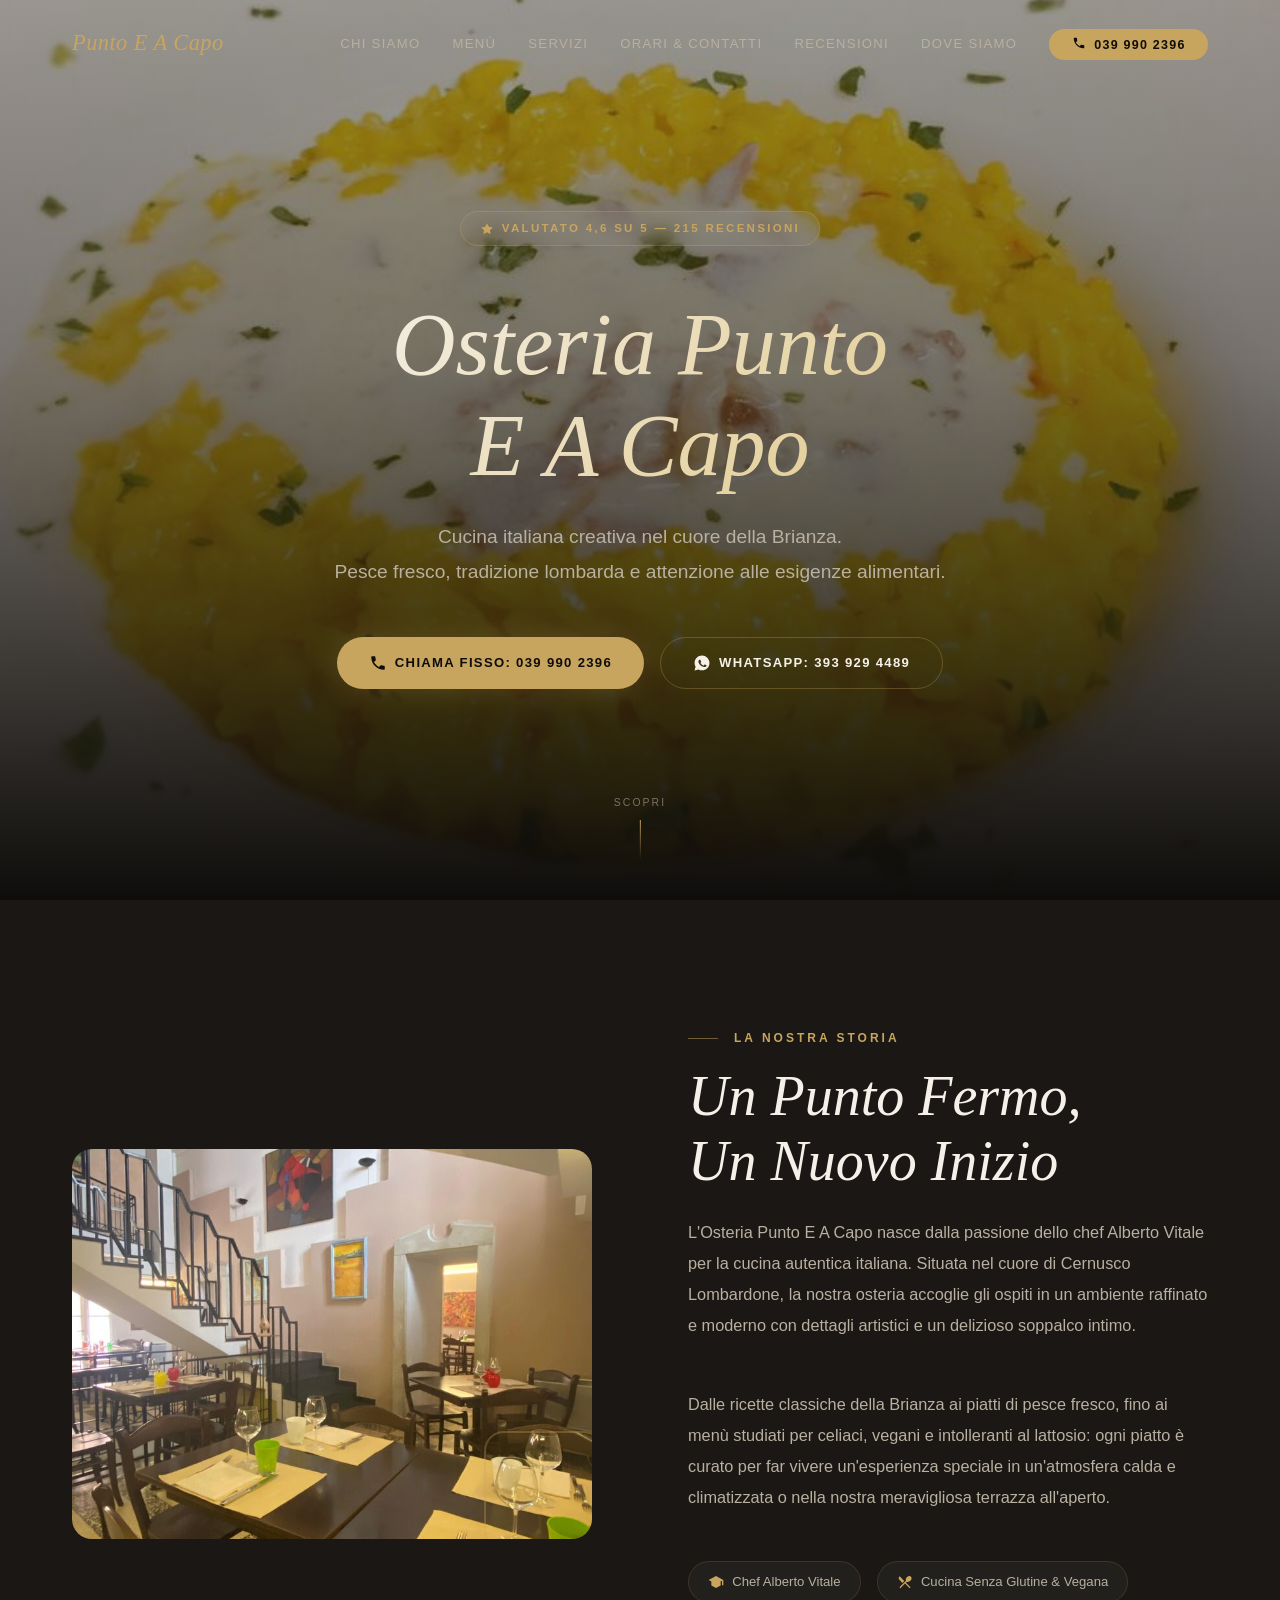
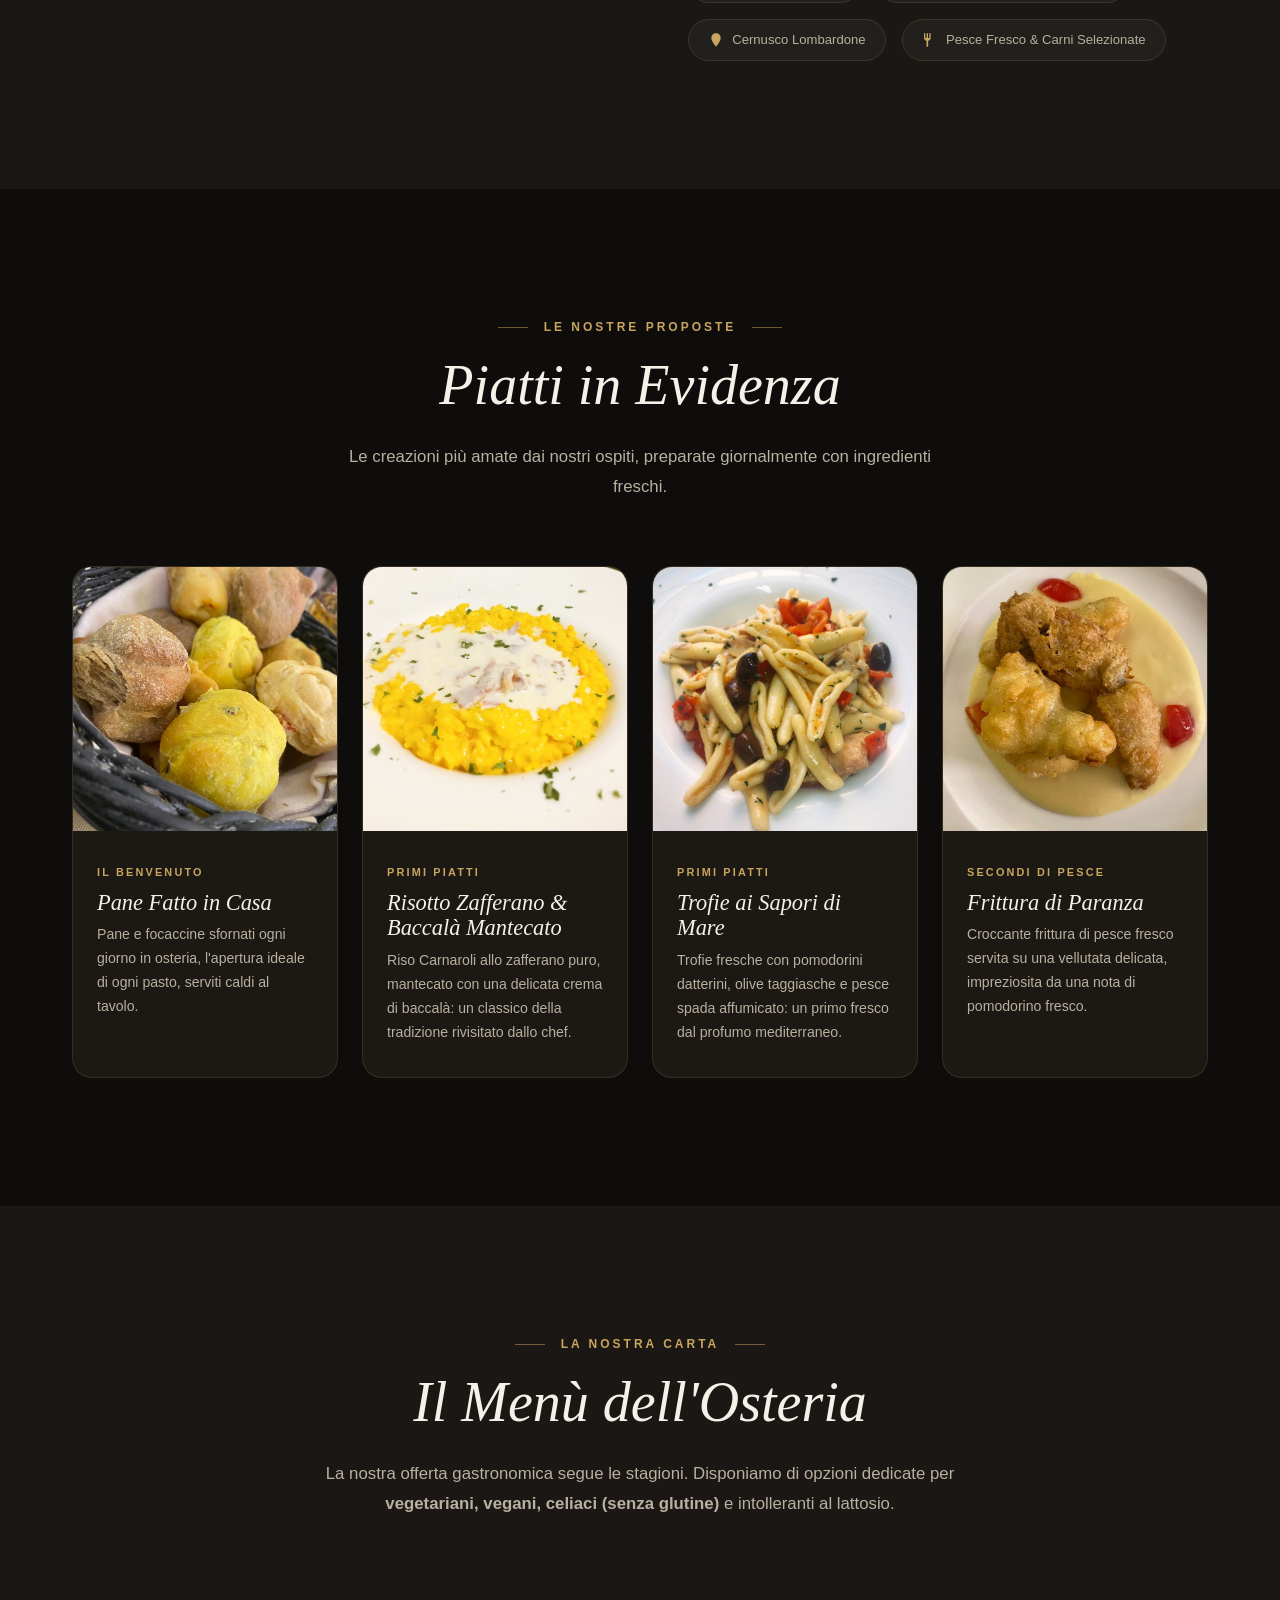
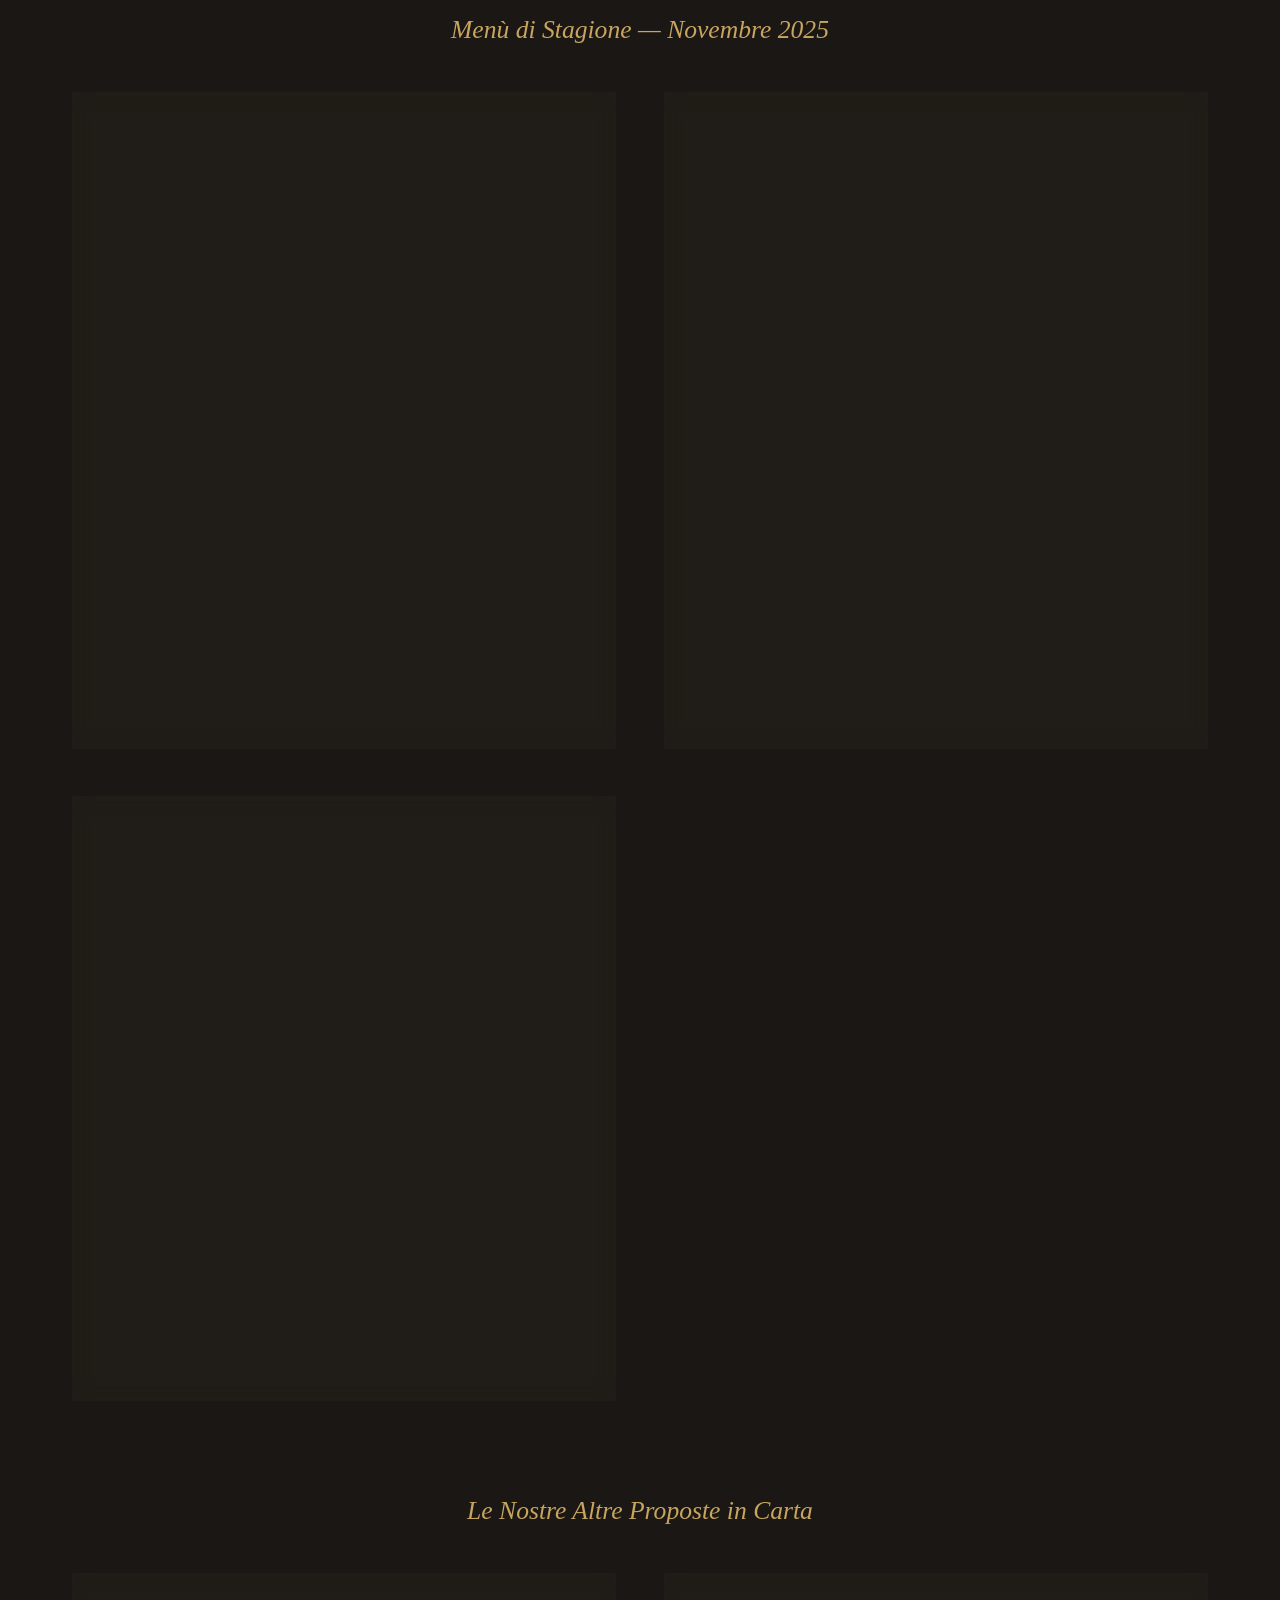
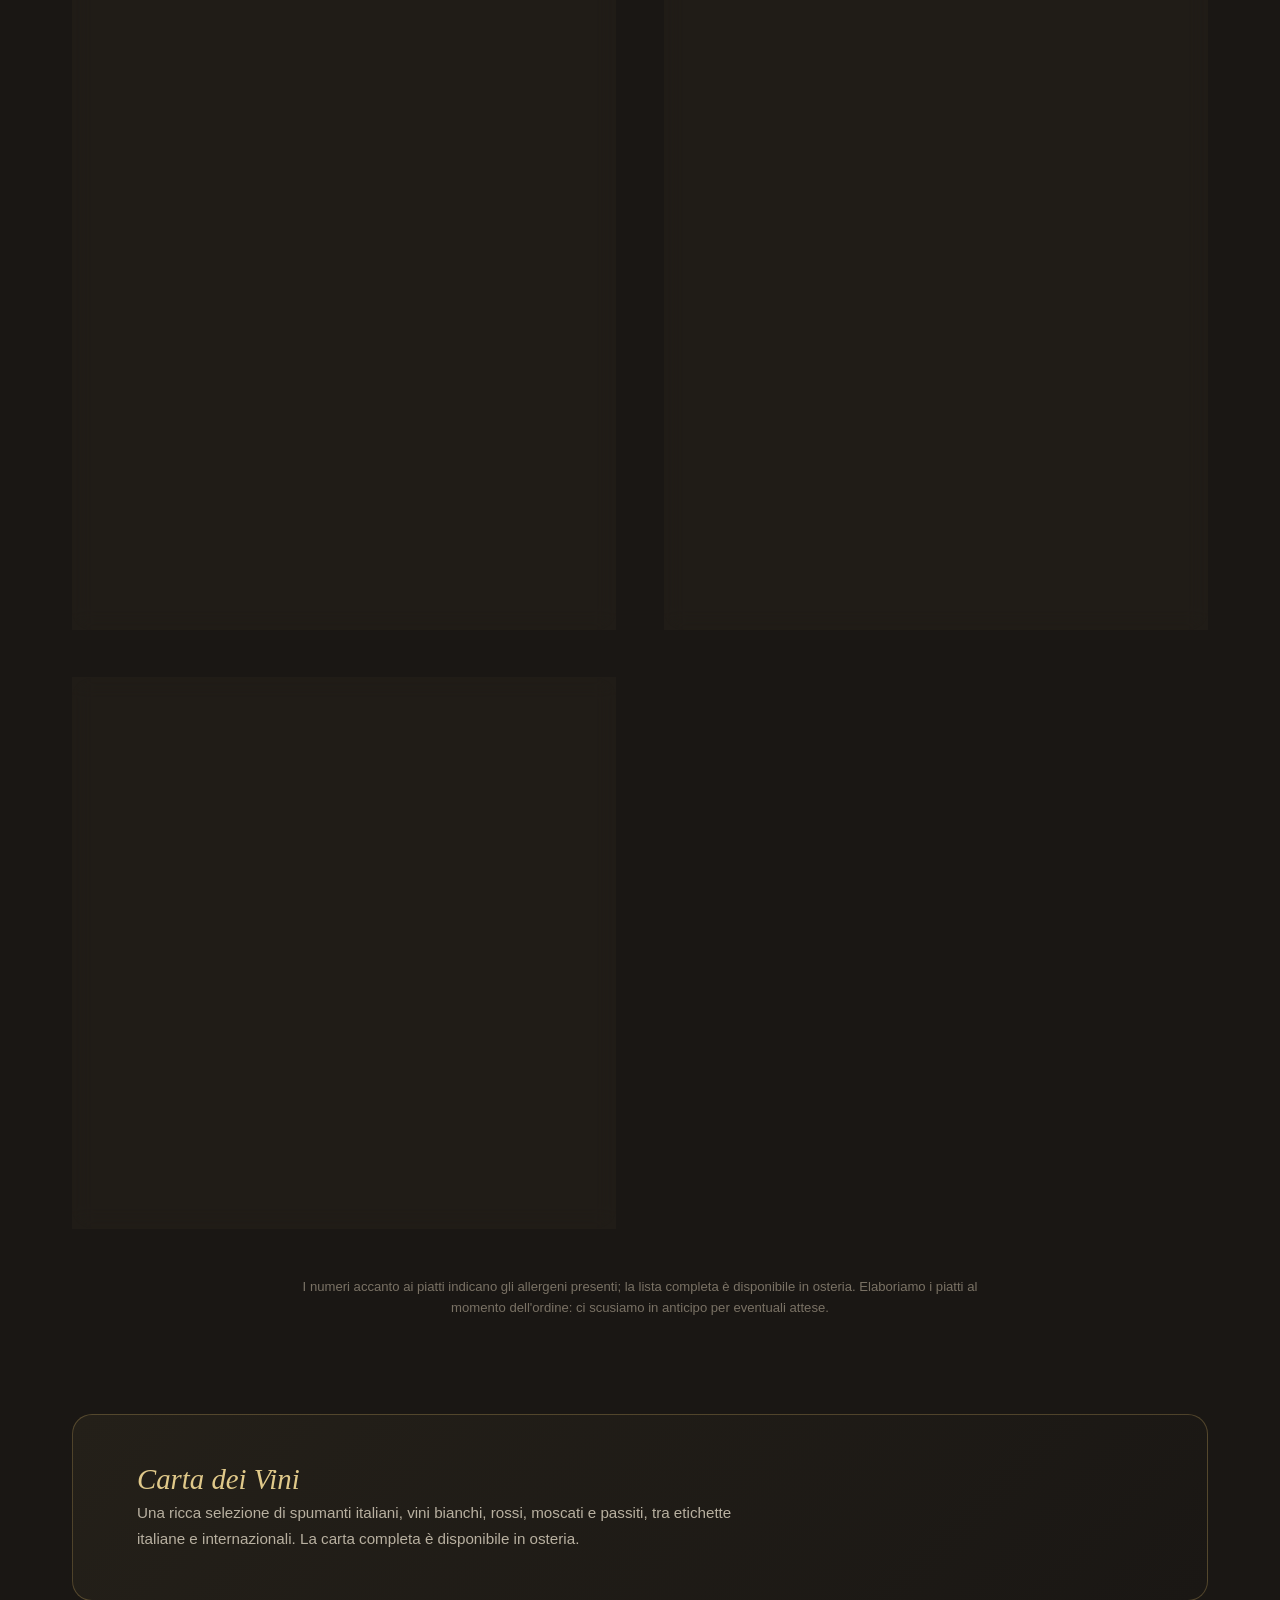
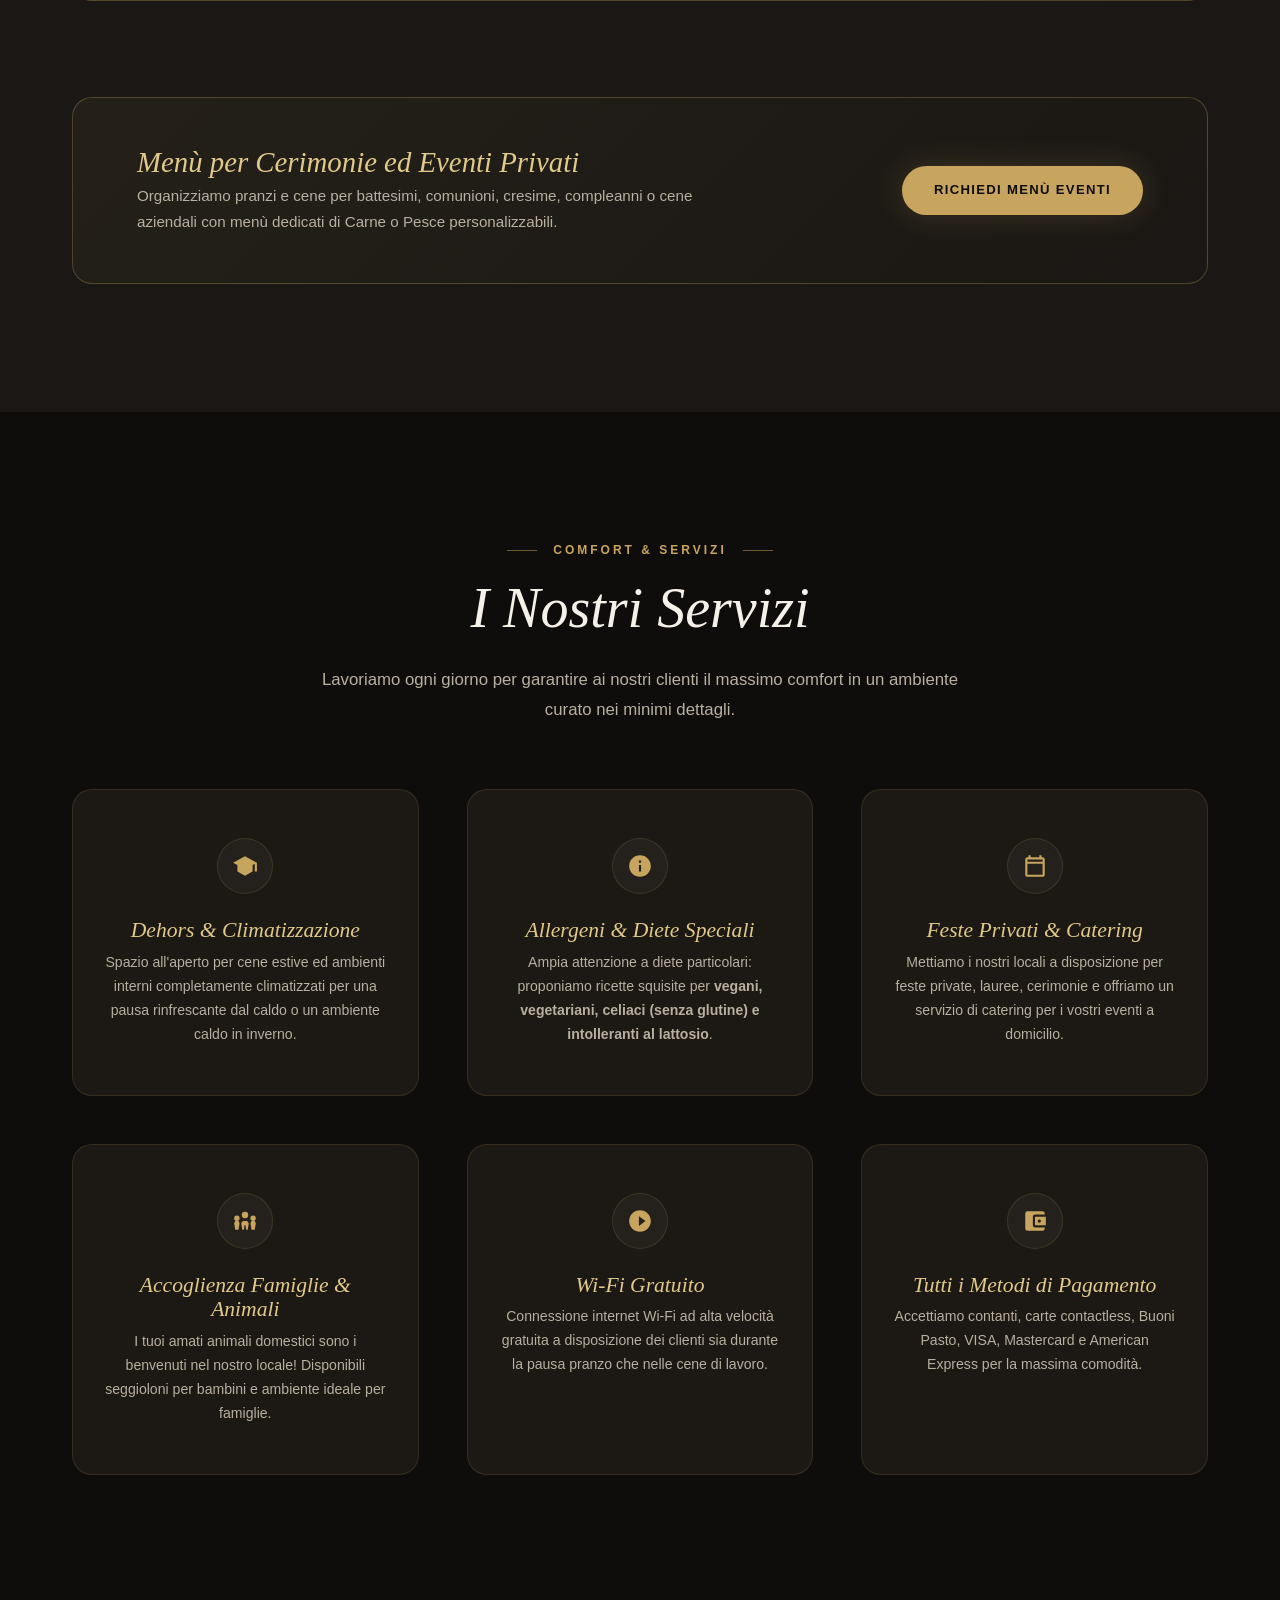
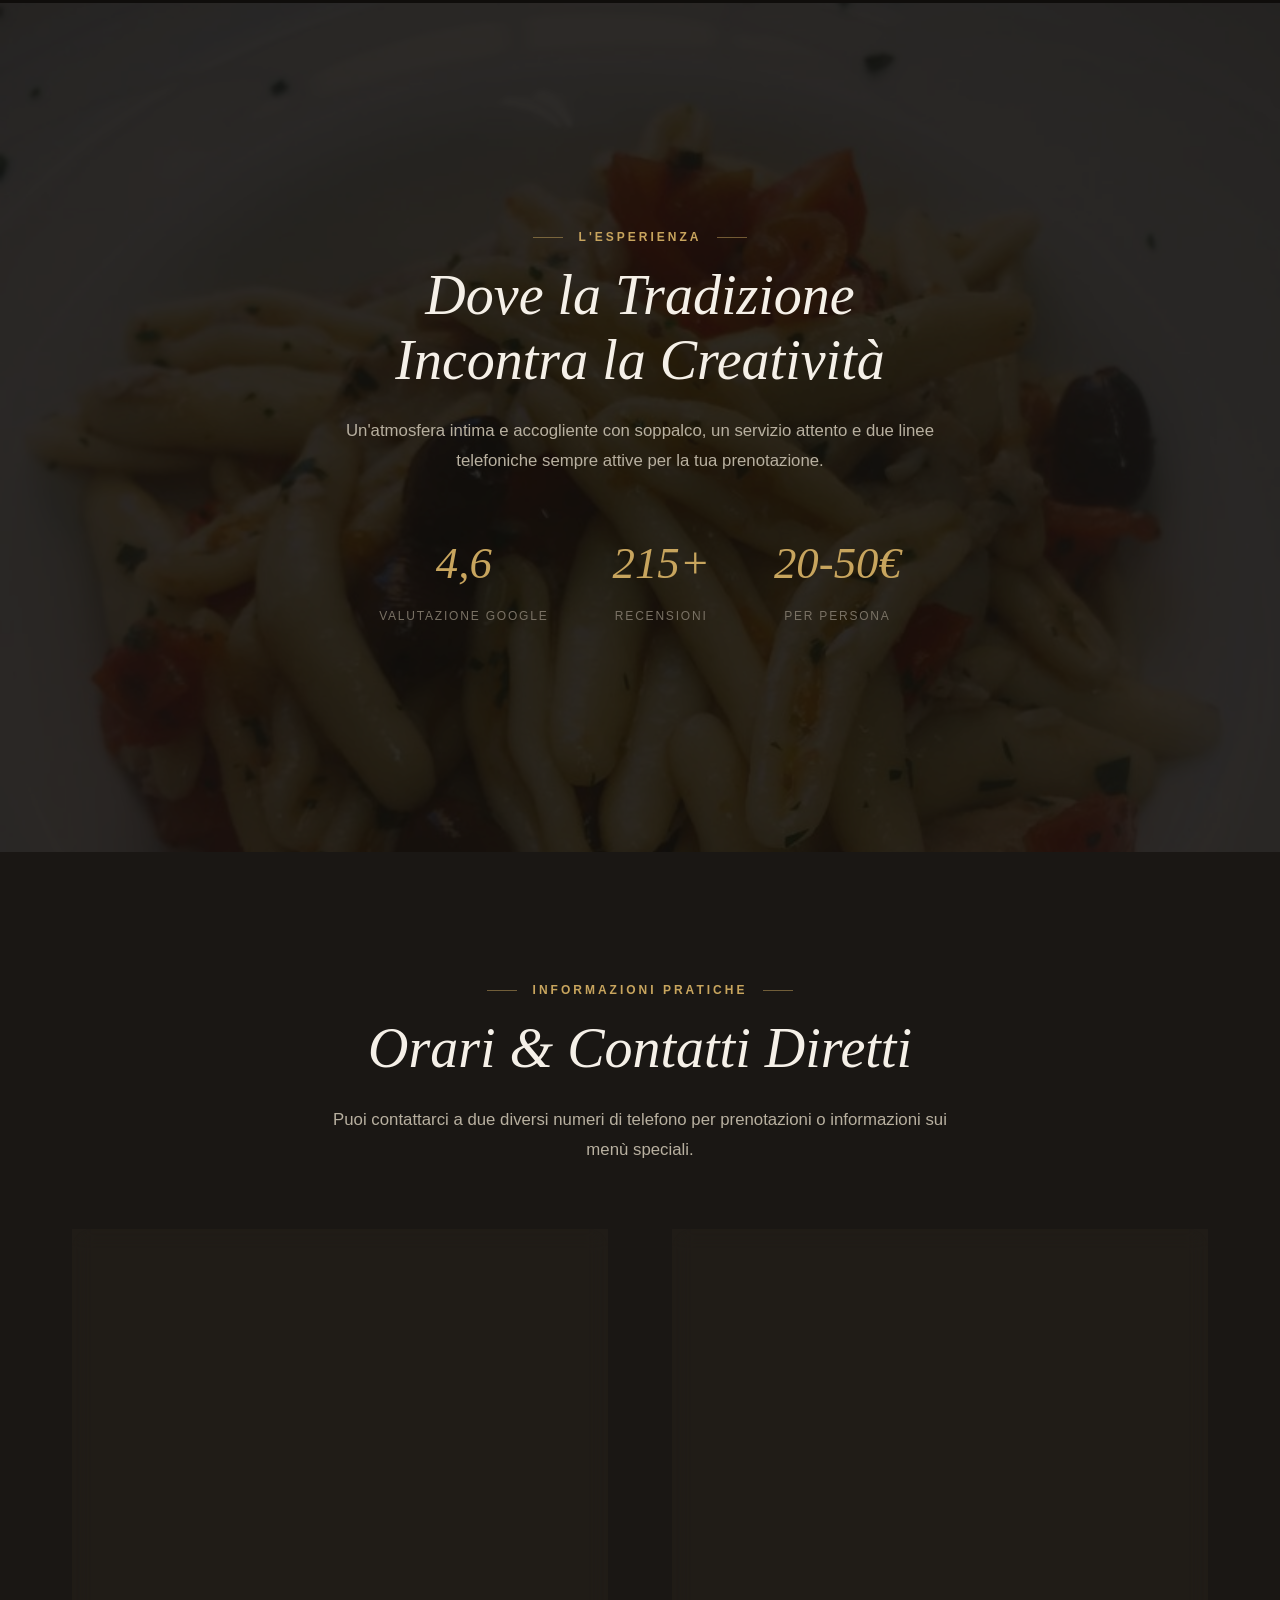
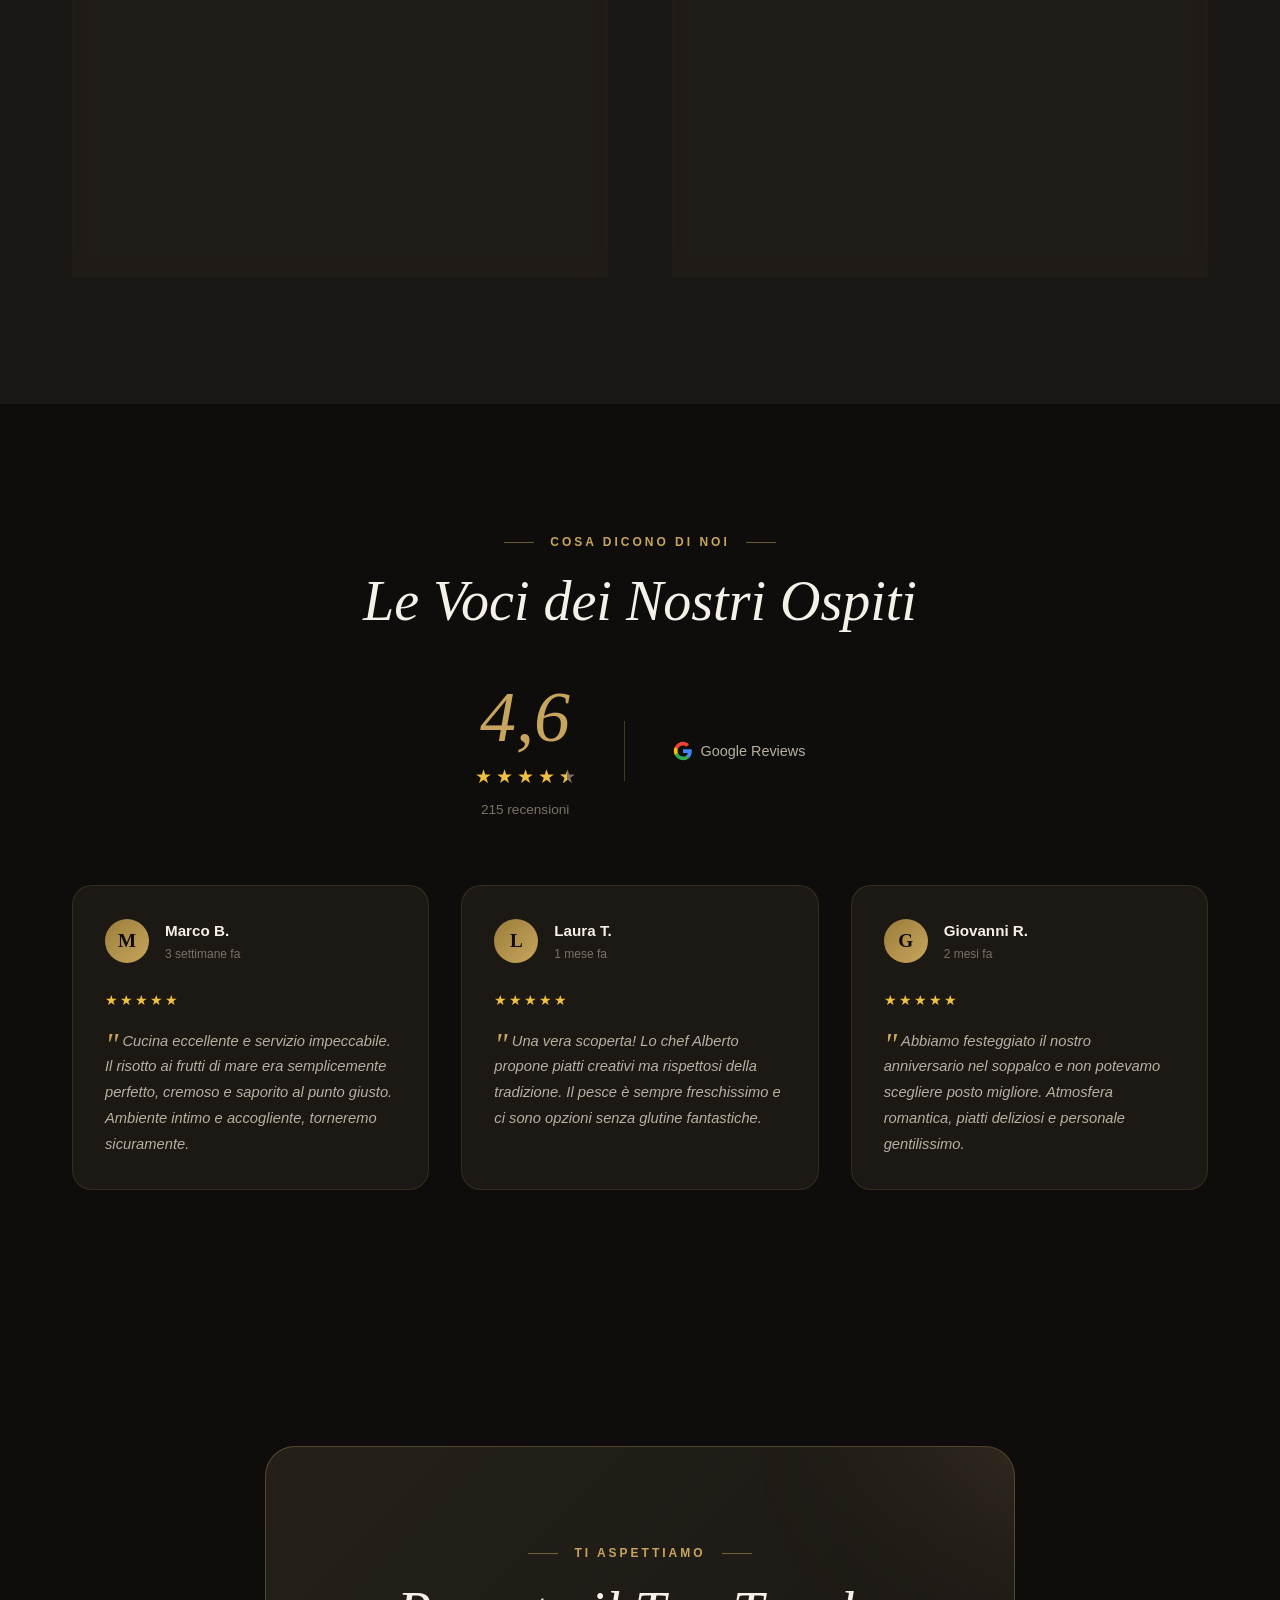
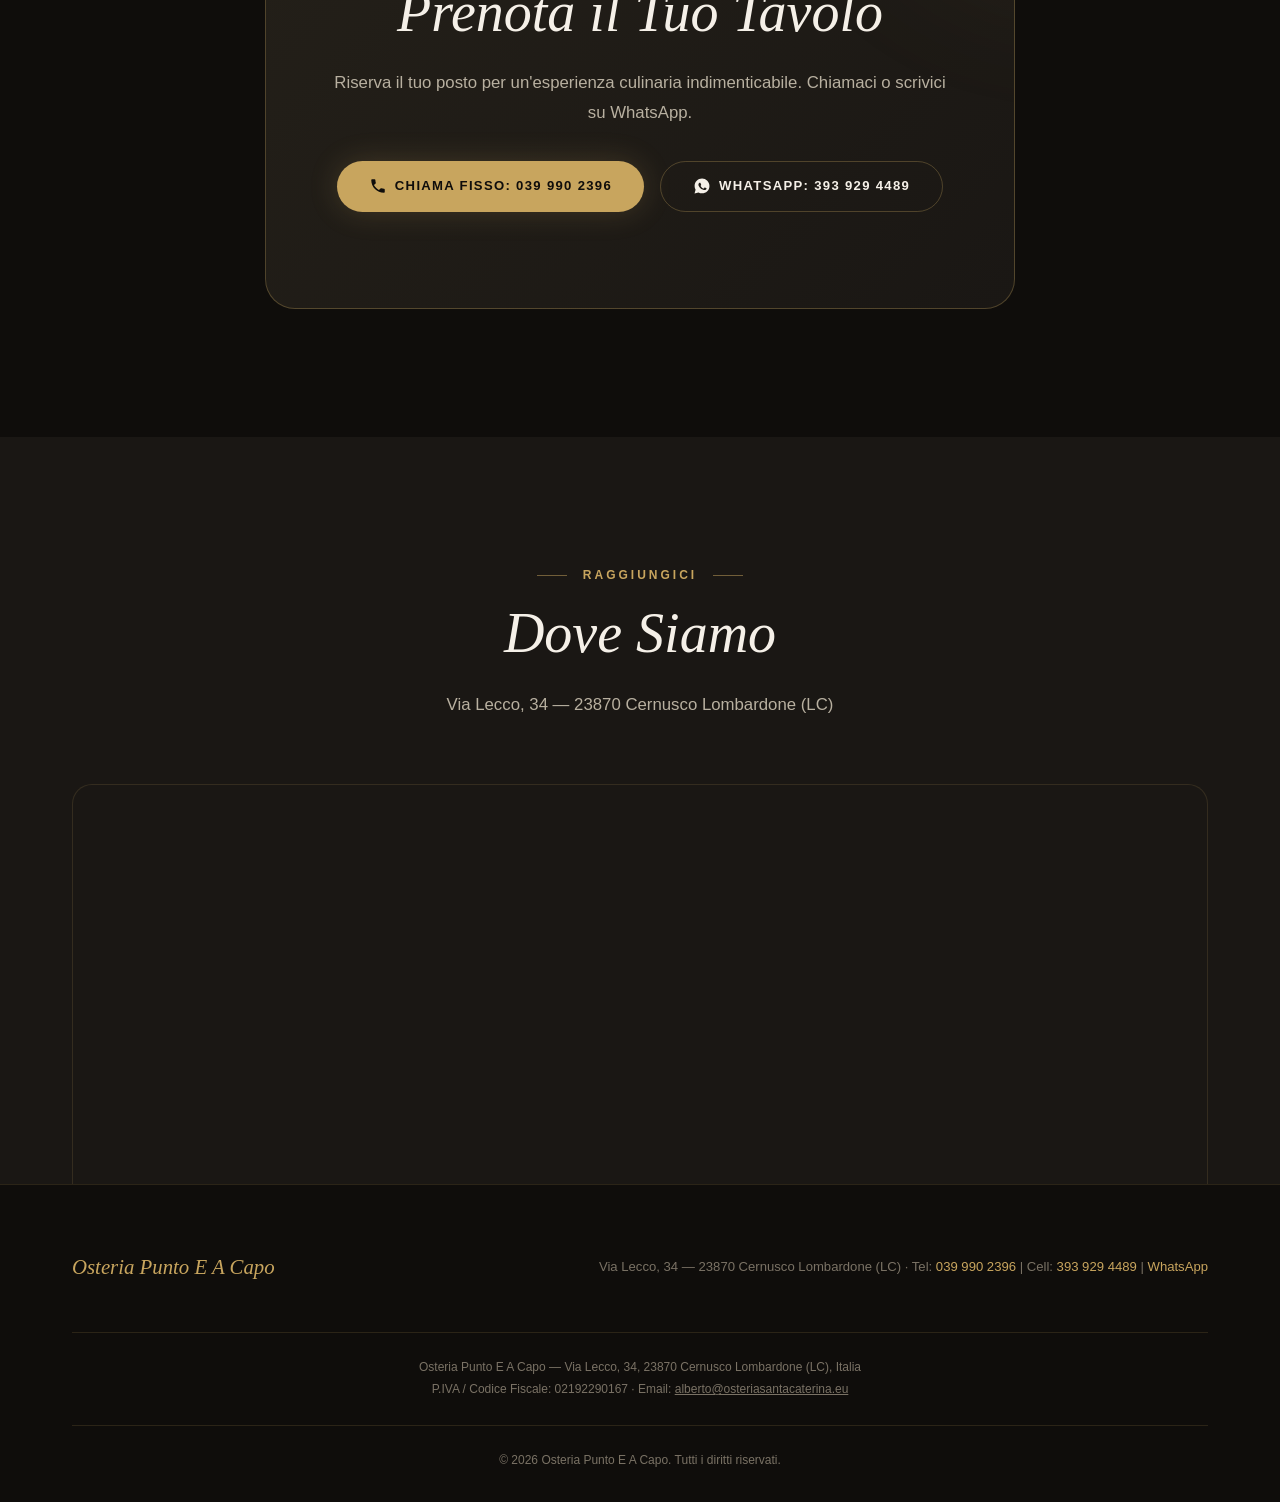
==== commit 9d05e46b: "Aggiunge dati aziendali, menù reali con prezzi e allergeni, carta vini Sostituisce il menù dettaglia" ====
--- a/index.html
+++ b/index.html
@@ -205,109 +205,173 @@
         </p>
       </div>
 
+      <h3 class="menu-group-title reveal">Menù di Stagione — Novembre 2025</h3>
       <div class="menu-categories-grid">
-        <!-- Categoria Antipasti -->
+        <!-- Per Cominciare -->
         <div class="menu-category-card reveal">
           <h3 class="category-title">
             <svg viewBox="0 0 24 24"><path d="M11 9H9V2H7v7H5V2H3v7c0 2.12 1.66 3.84 3.75 3.97V22h2.5v-9.03C11.34 12.84 13 11.12 13 9V2h-2v7z"/></svg>
-            Antipasti
+            Per Cominciare
           </h3>
           <ul class="menu-items-list">
             <li>
-              <div class="item-header"><span class="item-name">Pane Fatto in Casa</span></div>
-              <div class="item-desc">Pane e focaccine sfornati ogni giorno, serviti caldi al tavolo</div>
-            </li>
-            <li>
-              <div class="item-header"><span class="item-name">Carpaccio di Manzo con Salsa "Creosa"</span></div>
-              <div class="item-desc">Manzo di prima scelta marinato alle erbe e salsa dello Chef</div>
-            </li>
-            <li>
-              <div class="item-header"><span class="item-name">Lasagnetta di Patate & Baccalà Mantecato</span></div>
-              <div class="item-desc">Sottili sfoglie di patate con baccalà mantecato e olio all'aneto</div>
-            </li>
-            <li>
-              <div class="item-header"><span class="item-name">Antipasto Ortolano (Vegano / Gluten-Free)</span></div>
-              <div class="item-desc">Verdure di stagione grigliate, hummus di ceci e crostini di mais</div>
+              <div class="item-header"><span class="item-name">Calamari Spadellati al Peperoncino e Vellutata di Borlotti</span><span class="item-price">€16</span></div>
+              <div class="item-desc">Allergeni: 4, 5</div>
+            </li>
+            <li>
+              <div class="item-header"><span class="item-name">Piovra Arrostita Leggermente Piccante su Crema di Patate e Cipollina</span><span class="item-price">€18</span></div>
+              <div class="item-desc">Allergeni: 3, 4, 5</div>
+            </li>
+            <li>
+              <div class="item-header"><span class="item-name">Frolla al Parmigiano, ai Funghi Porcini e Salsa di Taleggio</span><span class="item-price">€16</span></div>
+              <div class="item-desc">Allergeni: 3, 9, 14</div>
+            </li>
+            <li>
+              <div class="item-header"><span class="item-name">Margottino alla Bergamasca e Salsa ai Funghi Porcini</span><span class="item-price">€14</span></div>
+              <div class="item-desc">Allergeni: 3, 9, 14</div>
             </li>
           </ul>
         </div>
 
-        <!-- Categoria Primi -->
+        <!-- Le Pietanze -->
         <div class="menu-category-card reveal reveal-delay-1">
           <h3 class="category-title">
             <svg viewBox="0 0 24 24"><path d="M12 3L1 9l4 2.18v6L12 21l7-3.82v-6l2-1.09V17h2V9L12 3z"/></svg>
-            Primi Piatti
+            Le Pietanze
           </h3>
           <ul class="menu-items-list">
             <li>
-              <div class="item-header"><span class="item-name">Risotto Zafferano & Baccalà Mantecato</span></div>
-              <div class="item-desc">Riso Carnaroli allo zafferano puro, mantecato con crema di baccalà</div>
-            </li>
-            <li>
-              <div class="item-header"><span class="item-name">Trofie ai Pomodorini, Olive Taggiasche & Pesce Spada</span></div>
-              <div class="item-desc">Trofie fresche con pesce spada affumicato e profumi mediterranei</div>
-            </li>
-            <li>
-              <div class="item-header"><span class="item-name">Risotto al Salmoriglio & Agrumi di Sicilia</span></div>
-              <div class="item-desc">Fresca interpretazione estiva a base di profumi mediterranei</div>
-            </li>
-            <li>
-              <div class="item-header"><span class="item-name">Gnocchetti di Patate al Pesto di Pistacchio</span></div>
-              <div class="item-desc">Disponibile anche in versione Senza Glutine e Vegana</div>
+              <div class="item-header"><span class="item-name">Pappardelle ai Porcini, Gorgonzola e Demi-Glace</span><span class="item-price">€15</span></div>
+              <div class="item-desc">Allergeni: 3, 9, 14</div>
+            </li>
+            <li>
+              <div class="item-header"><span class="item-name">Risotto alle Seppie col Loro Inchiostro</span><span class="item-price">€17</span></div>
+            </li>
+            <li>
+              <div class="item-header"><span class="item-name">Spaghetti alla Chitarra, Calamari, Zenzero, Olive Taggiasche e Pomodori</span><span class="item-price">€17</span></div>
+              <div class="item-desc">Allergeni: 4, 5, 9</div>
+            </li>
+            <li>
+              <div class="item-header"><span class="item-name">Gnocchi di Patate e Barbabietola Rossa, Salsa di Scalogno e Cipollina</span><span class="item-price">€14</span></div>
+              <div class="item-desc">Allergeni: 3, 9, 14</div>
             </li>
           </ul>
         </div>
 
-        <!-- Categoria Secondi -->
+        <!-- Dal Cortile e Dall'Acqua -->
         <div class="menu-category-card reveal reveal-delay-2">
           <h3 class="category-title">
             <svg viewBox="0 0 24 24"><path d="M8.1 13.34l2.83-2.83L3.91 3.5a4.008 4.008 0 000 5.66l4.19 4.18zm6.78-1.81c1.53.71 3.68.21 5.27-1.38 1.91-1.91 2.28-4.65.81-6.12-1.46-1.46-4.2-1.1-6.12.81-1.59 1.59-2.09 3.74-1.38 5.27L3.7 19.87l1.41 1.41L12 14.41l6.88 6.88 1.41-1.41L13.41 13l1.47-1.47z"/></svg>
-            Secondi Piatti
+            Dal Cortile e Dall'Acqua
           </h3>
           <ul class="menu-items-list">
             <li>
-              <div class="item-header"><span class="item-name">Frittura di Paranza</span></div>
-              <div class="item-desc">Croccante frittura di pesce fresco su vellutata delicata e pomodorino</div>
-            </li>
-            <li>
-              <div class="item-header"><span class="item-name">Cotoletta alla Milanese Tradizionale</span></div>
-              <div class="item-desc">Con osso, dorata nel burro chiarificato e servita con patate al forno</div>
-            </li>
-            <li>
-              <div class="item-header"><span class="item-name">Tagliata di Manzo al Vino Rosso & Timo</span></div>
-              <div class="item-desc">Carne di scottona selezionata con riduzione al vino rosso e patate rosmarinate</div>
-            </li>
-            <li>
-              <div class="item-header"><span class="item-name">Trancio di Pesce Spada alla Griglia</span></div>
-              <div class="item-desc">Con salmoriglio leggero, capperi di Pantelleria e insalatina croccante</div>
+              <div class="item-header"><span class="item-name">Branzino Scottato al Timo su Passatina di Ceci e Verdurine</span><span class="item-price">€19</span></div>
+              <div class="item-desc">Allergeni: 4, 5</div>
+            </li>
+            <li>
+              <div class="item-header"><span class="item-name">Scaloppa di Centrofolo Viola, Pomodori Secchi, Patate e Indivia Belga</span><span class="item-price">€19</span></div>
+              <div class="item-desc">Allergeni: 5</div>
+            </li>
+            <li>
+              <div class="item-header"><span class="item-name">Stinco di Maiale al Forno con Polenta</span><span class="item-price">€19</span></div>
+            </li>
+            <li>
+              <div class="item-header"><span class="item-name">Sella di Maialino, Cotta a Bassa Temperatura e Polenta</span><span class="item-price">€19</span></div>
+              <div class="item-desc">Allergeni: 9</div>
             </li>
           </ul>
         </div>
-
-        <!-- Categoria Dolci -->
-        <div class="menu-category-card reveal reveal-delay-3">
+      </div>
+
+      <h3 class="menu-group-title reveal">Le Nostre Altre Proposte in Carta</h3>
+      <div class="menu-categories-grid">
+        <!-- Per Cominciare -->
+        <div class="menu-category-card reveal">
           <h3 class="category-title">
-            <svg viewBox="0 0 24 24"><path d="M12 2C6.48 2 2 6.48 2 12s4.48 10 10 10 10-4.48 10-10S17.52 2 12 2zm1 15h-2v-6h2v6zm0-8h-2V7h2v2z"/></svg>
-            Dolci della Casa
+            <svg viewBox="0 0 24 24"><path d="M11 9H9V2H7v7H5V2H3v7c0 2.12 1.66 3.84 3.75 3.97V22h2.5v-9.03C11.34 12.84 13 11.12 13 9V2h-2v7z"/></svg>
+            Per Cominciare
           </h3>
           <ul class="menu-items-list">
             <li>
-              <div class="item-header"><span class="item-name">Mousse Mascarpone & Fondente</span></div>
-              <div class="item-desc">Crema soffice al mascarpone artigianale con scaglie di cioccolato</div>
-            </li>
-            <li>
-              <div class="item-header"><span class="item-name">Millefoglie Croccante ai Frutti di Bosco</span></div>
-              <div class="item-desc">Sfoglia fatta in casa con crema diplomatica e frutti rossi freschi</div>
-            </li>
-            <li>
-              <div class="item-header"><span class="item-name">Torta alle Pere & Cioccolato</span></div>
-              <div class="item-desc">Servita tiepida con una pallina di gelato alla vaniglia</div>
-            </li>
-            <li>
-              <div class="item-header"><span class="item-name">Sorbetto al Limone & Salvia (Senza Lattosio)</span></div>
-              <div class="item-desc">Fresco, digestivo e 100% vegetale</div>
+              <div class="item-header"><span class="item-name">Frittelle di Merluzzo Dissalato in Tempura e Vellutata di Borlotti</span><span class="item-price">€16</span></div>
+              <div class="item-desc">Allergeni: 1, 4</div>
+            </li>
+            <li>
+              <div class="item-header"><span class="item-name">Piovra Arrostita Leggermente Piccante su Crema di Patate e Cipollina</span><span class="item-price">€18</span></div>
+              <div class="item-desc">Allergeni: 4, 7</div>
+            </li>
+            <li>
+              <div class="item-header"><span class="item-name">Crème Brûlée di Zucca e Foie Gras, Salsa di Taleggio Leggera</span><span class="item-price">€16</span></div>
+              <div class="item-desc">Allergeni: 1, 3, 7</div>
+            </li>
+            <li>
+              <div class="item-header"><span class="item-name">Hamburger di Melanzane su Spinaci Saltati in Padella e Pomodorini</span><span class="item-price">€14</span></div>
+              <div class="item-desc">Allergeni: 1, 3, 7</div>
             </li>
           </ul>
+        </div>
+
+        <!-- Le Pietanze -->
+        <div class="menu-category-card reveal reveal-delay-1">
+          <h3 class="category-title">
+            <svg viewBox="0 0 24 24"><path d="M12 3L1 9l4 2.18v6L12 21l7-3.82v-6l2-1.09V17h2V9L12 3z"/></svg>
+            Le Pietanze
+          </h3>
+          <ul class="menu-items-list">
+            <li>
+              <div class="item-header"><span class="item-name">Pappardelle ai Porcini, Gorgonzola e Demi-Glace</span><span class="item-price">€15</span></div>
+              <div class="item-desc">Allergeni: 1, 3, 7</div>
+            </li>
+            <li>
+              <div class="item-header"><span class="item-name">Risotto alla Zucca, Polvere di Amaretti e Burrata</span><span class="item-price">€16</span></div>
+              <div class="item-desc">Allergeni: 1, 7</div>
+            </li>
+            <li>
+              <div class="item-header"><span class="item-name">Spaghetti alla Chitarra, Aglio, Olio, Peperoncino e Bottarga</span><span class="item-price">€17</span></div>
+              <div class="item-desc">Allergeni: 1, 3, 4</div>
+            </li>
+            <li>
+              <div class="item-header"><span class="item-name">Tortelli di Pasta al Nero, Ricotta, Salmone e Salsa di Peperoni e Basilico</span><span class="item-price">€17</span></div>
+              <div class="item-desc">Allergeni: 1, 3, 5, 9</div>
+            </li>
+          </ul>
+        </div>
+
+        <!-- Dal Cortile e Dall'Acqua -->
+        <div class="menu-category-card reveal reveal-delay-2">
+          <h3 class="category-title">
+            <svg viewBox="0 0 24 24"><path d="M8.1 13.34l2.83-2.83L3.91 3.5a4.008 4.008 0 000 5.66l4.19 4.18zm6.78-1.81c1.53.71 3.68.21 5.27-1.38 1.91-1.91 2.28-4.65.81-6.12-1.46-1.46-4.2-1.1-6.12.81-1.59 1.59-2.09 3.74-1.38 5.27L3.7 19.87l1.41 1.41L12 14.41l6.88 6.88 1.41-1.41L13.41 13l1.47-1.47z"/></svg>
+            Dal Cortile e Dall'Acqua
+          </h3>
+          <ul class="menu-items-list">
+            <li>
+              <div class="item-header"><span class="item-name">Filetto di Orata, Finocchi, Porcini e Gratin alle Erbe Fini</span><span class="item-price">€19</span></div>
+              <div class="item-desc">Allergeni: 1, 4, 7</div>
+            </li>
+            <li>
+              <div class="item-header"><span class="item-name">Fagotto di Salmone, Spinaci e Salsa al Vino Rosso, Piccole Verdure</span><span class="item-price">€19</span></div>
+            </li>
+            <li>
+              <div class="item-header"><span class="item-name">Goulash di Manzo e Polenta</span><span class="item-price">€19</span></div>
+            </li>
+            <li>
+              <div class="item-header"><span class="item-name">Guancia di Vitello in Umido e Patate Acidule</span><span class="item-price">€19</span></div>
+              <div class="item-desc">Allergeni: 9</div>
+            </li>
+          </ul>
+        </div>
+      </div>
+
+      <p class="menu-allergen-note reveal">
+        I numeri accanto ai piatti indicano gli allergeni presenti; la lista completa è disponibile in osteria. Elaboriamo i piatti al momento dell'ordine: ci scusiamo in anticipo per eventuali attese.
+      </p>
+
+      <!-- Carta Vini -->
+      <div class="special-menus-banner reveal">
+        <div class="special-menus-content">
+          <h3>Carta dei Vini</h3>
+          <p>Una ricca selezione di spumanti italiani, vini bianchi, rossi, moscati e passiti, tra etichette italiane e internazionali. La carta completa è disponibile in osteria.</p>
         </div>
       </div>
 
@@ -692,6 +756,10 @@
           Via Lecco, 34 — 23870 Cernusco Lombardone (LC) · Tel: <a href="tel:+390399902396">039 990 2396</a> | Cell: <a href="tel:+393939294489">393 929 4489</a> | <a href="https://wa.me/393939294489" target="_blank" rel="noopener noreferrer">WhatsApp</a>
         </div>
       </div>
+      <div class="footer-legal">
+        <p>Osteria Punto E A Capo — Via Lecco, 34, 23870 Cernusco Lombardone (LC), Italia</p>
+        <p>P.IVA / Codice Fiscale: 02192290167 · Email: <a href="mailto:alberto@osteriasantacaterina.eu">alberto@osteriasantacaterina.eu</a></p>
+      </div>
       <div class="footer-bottom">
         <p>&copy; 2026 Osteria Punto E A Capo. Tutti i diritti riservati.</p>
       </div>
--- a/style.css
+++ b/style.css
@@ -662,11 +662,36 @@
 /* ============================================
    SEZIONE MENÙ COMPLETO & CATEGORIE
    ============================================ */
+.menu-group-title {
+  font-family: var(--font-display);
+  font-size: 1.6rem;
+  font-style: italic;
+  color: var(--color-accent);
+  text-align: center;
+  margin-top: var(--space-4xl);
+}
+
+.menu-categories-grid:first-of-type,
+.menu-group-title + .menu-categories-grid {
+  margin-top: var(--space-2xl);
+}
+
 .menu-categories-grid {
   display: grid;
   grid-template-columns: repeat(2, 1fr);
   gap: var(--space-2xl);
   margin-top: var(--space-3xl);
+}
+
+.menu-allergen-note {
+  margin-top: var(--space-2xl);
+  font-size: 0.82rem;
+  color: var(--color-text-muted);
+  text-align: center;
+  max-width: 700px;
+  margin-left: auto;
+  margin-right: auto;
+  line-height: 1.6;
 }
 
 .menu-category-card {
@@ -737,6 +762,15 @@
   font-size: 0.85rem;
   color: var(--color-text-secondary);
   line-height: 1.6;
+}
+
+.item-price {
+  font-family: var(--font-display);
+  font-size: 1.1rem;
+  font-weight: 600;
+  color: var(--color-accent);
+  white-space: nowrap;
+  margin-left: var(--space-md);
 }
 
 .special-menus-banner {
@@ -1258,8 +1292,27 @@
   color: var(--color-text-muted);
 }
 
+.footer-legal {
+  margin-top: var(--space-2xl);
+  padding-top: var(--space-lg);
+  border-top: 1px solid var(--color-border);
+  text-align: center;
+  font-size: 0.75rem;
+  color: var(--color-text-muted);
+  line-height: 1.8;
+}
+
+.footer-legal a {
+  color: var(--color-text-muted);
+  text-decoration: underline;
+}
+
+.footer-legal a:hover {
+  color: var(--color-accent);
+}
+
 .footer-bottom {
-  margin-top: var(--space-2xl);
+  margin-top: var(--space-lg);
   padding-top: var(--space-lg);
   border-top: 1px solid var(--color-border);
   text-align: center;
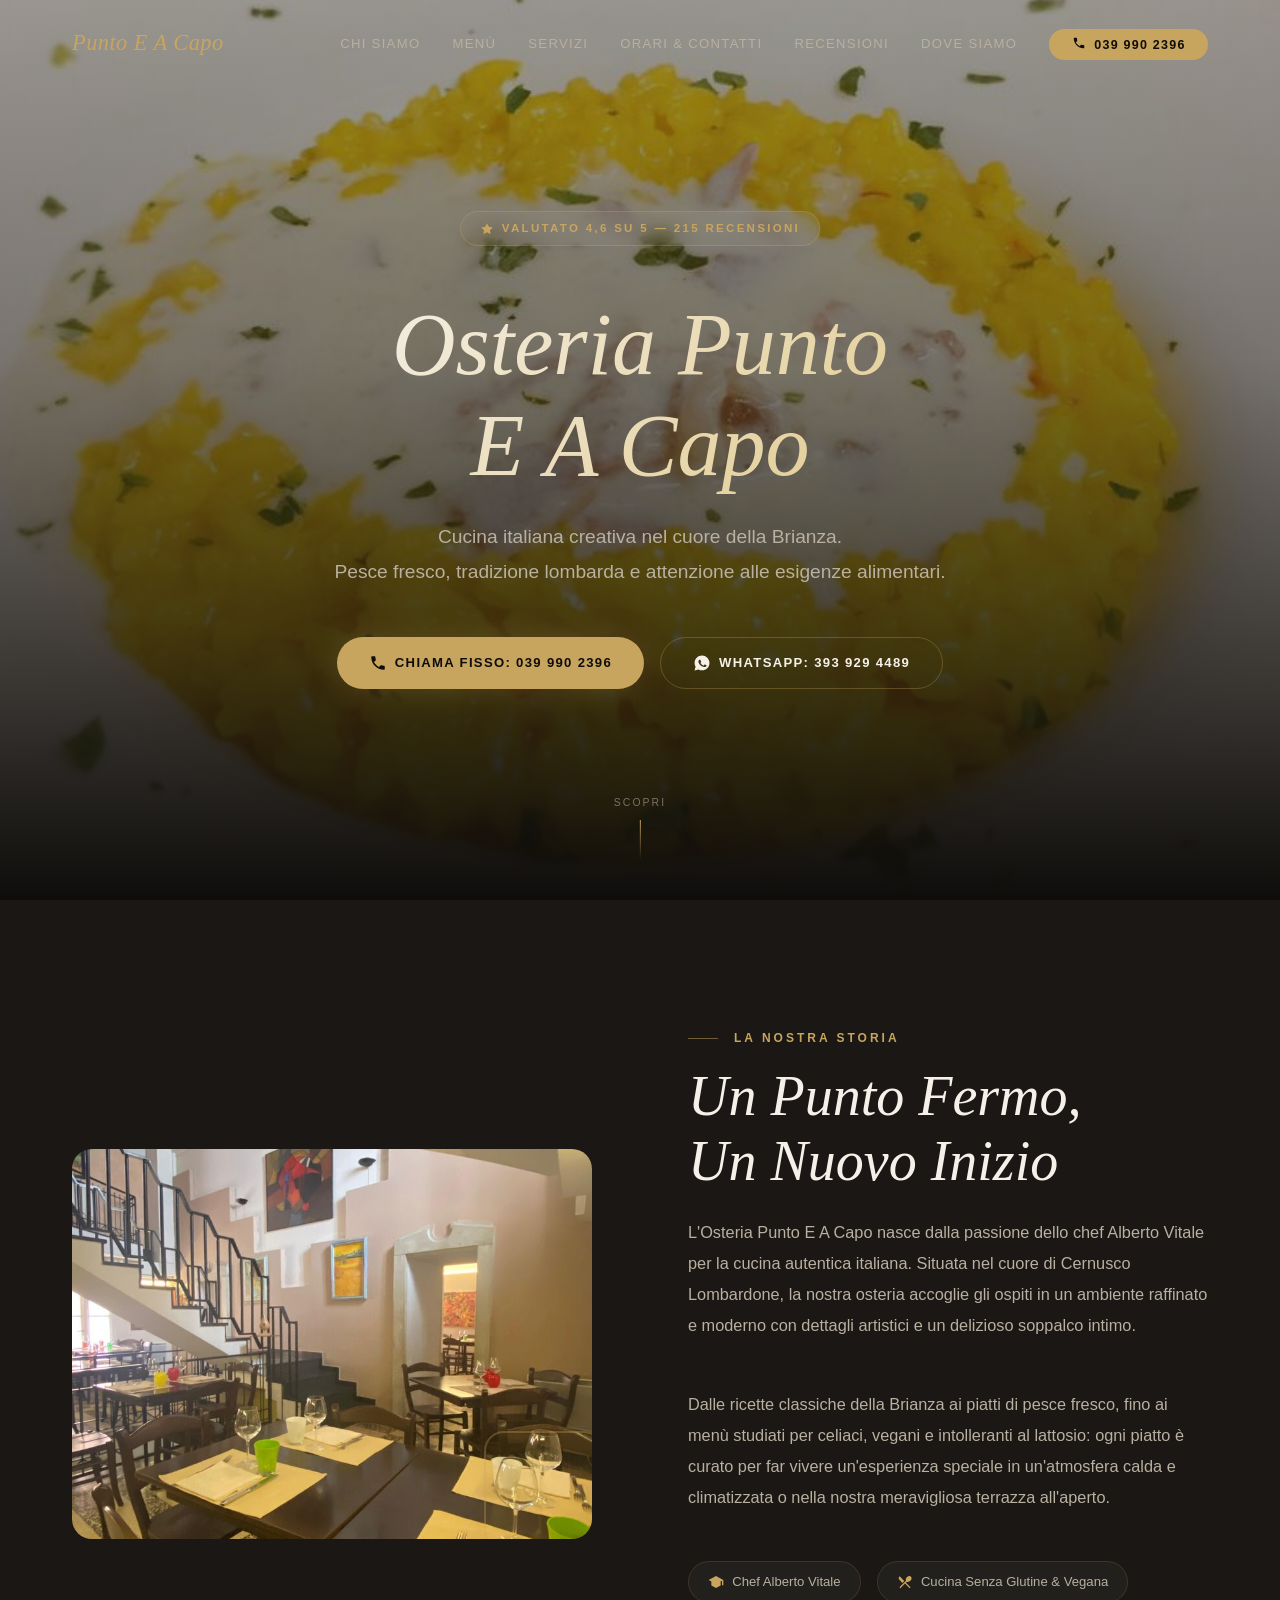
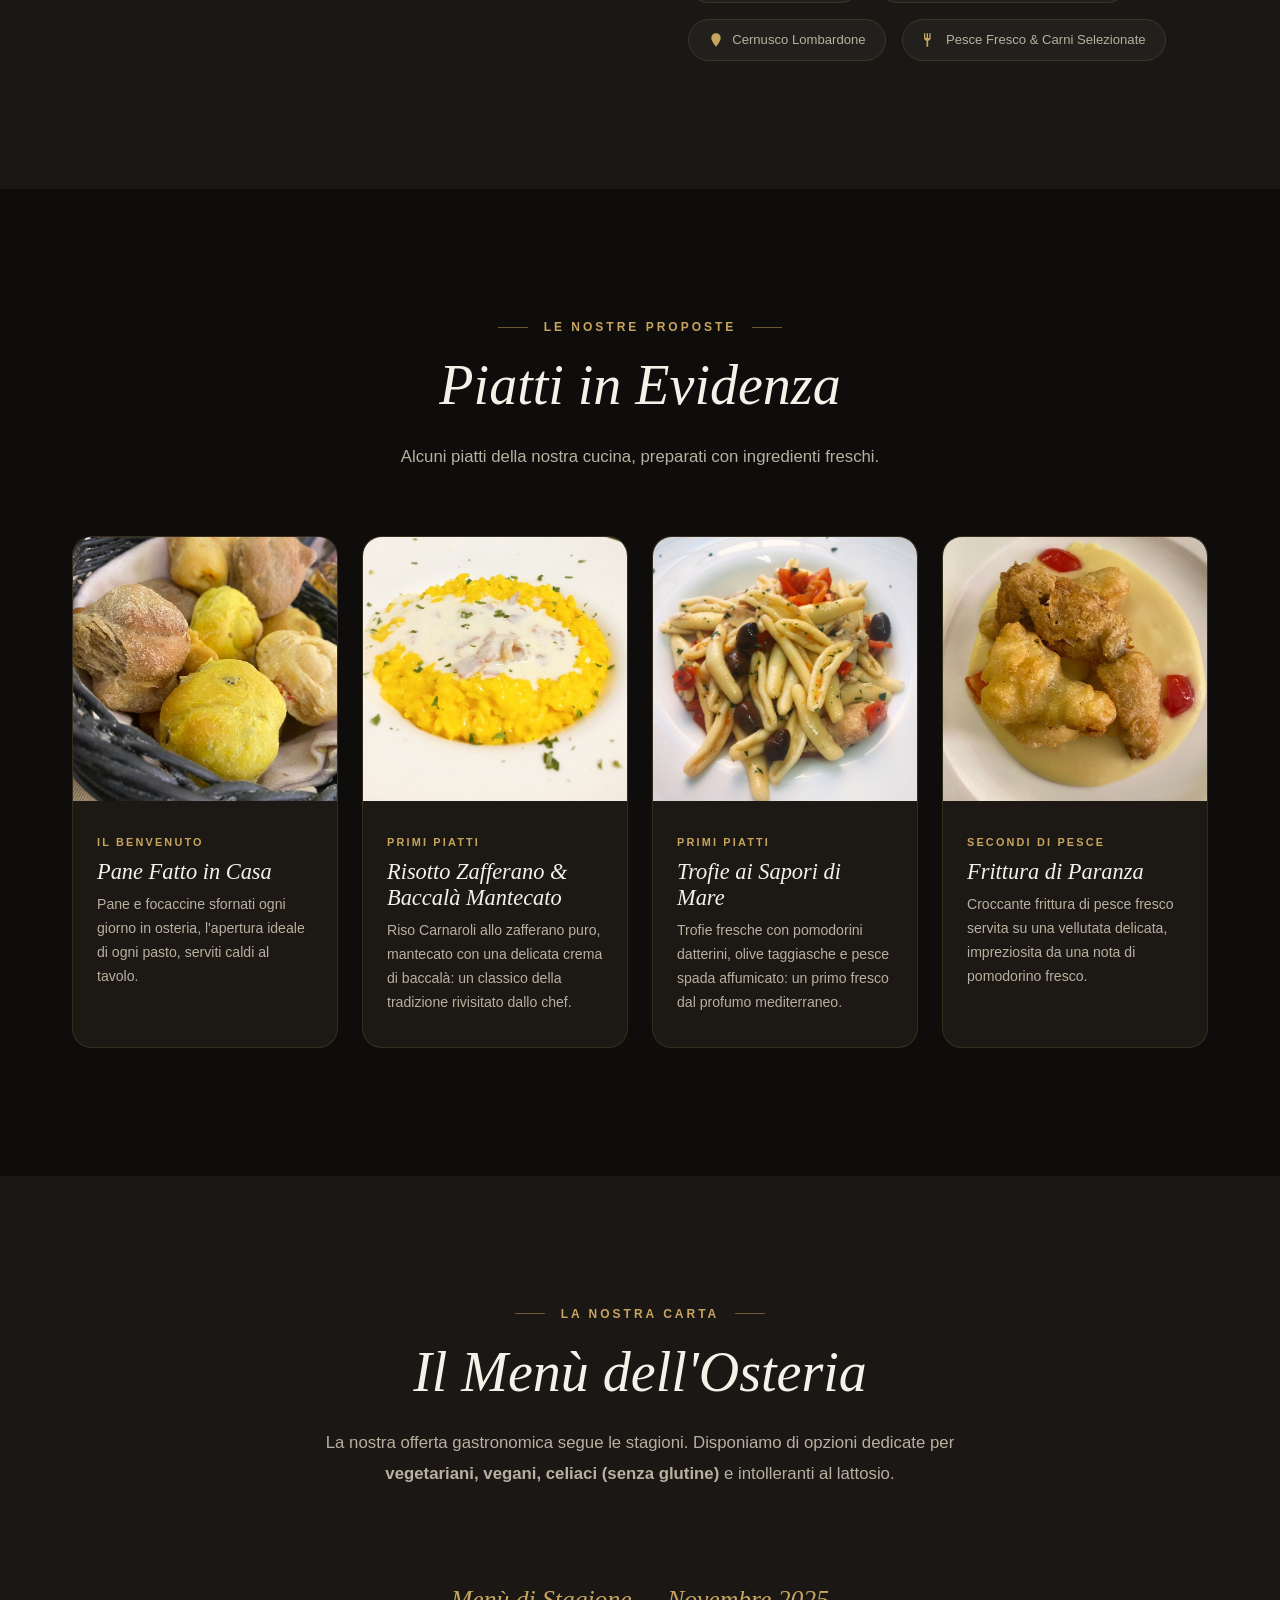
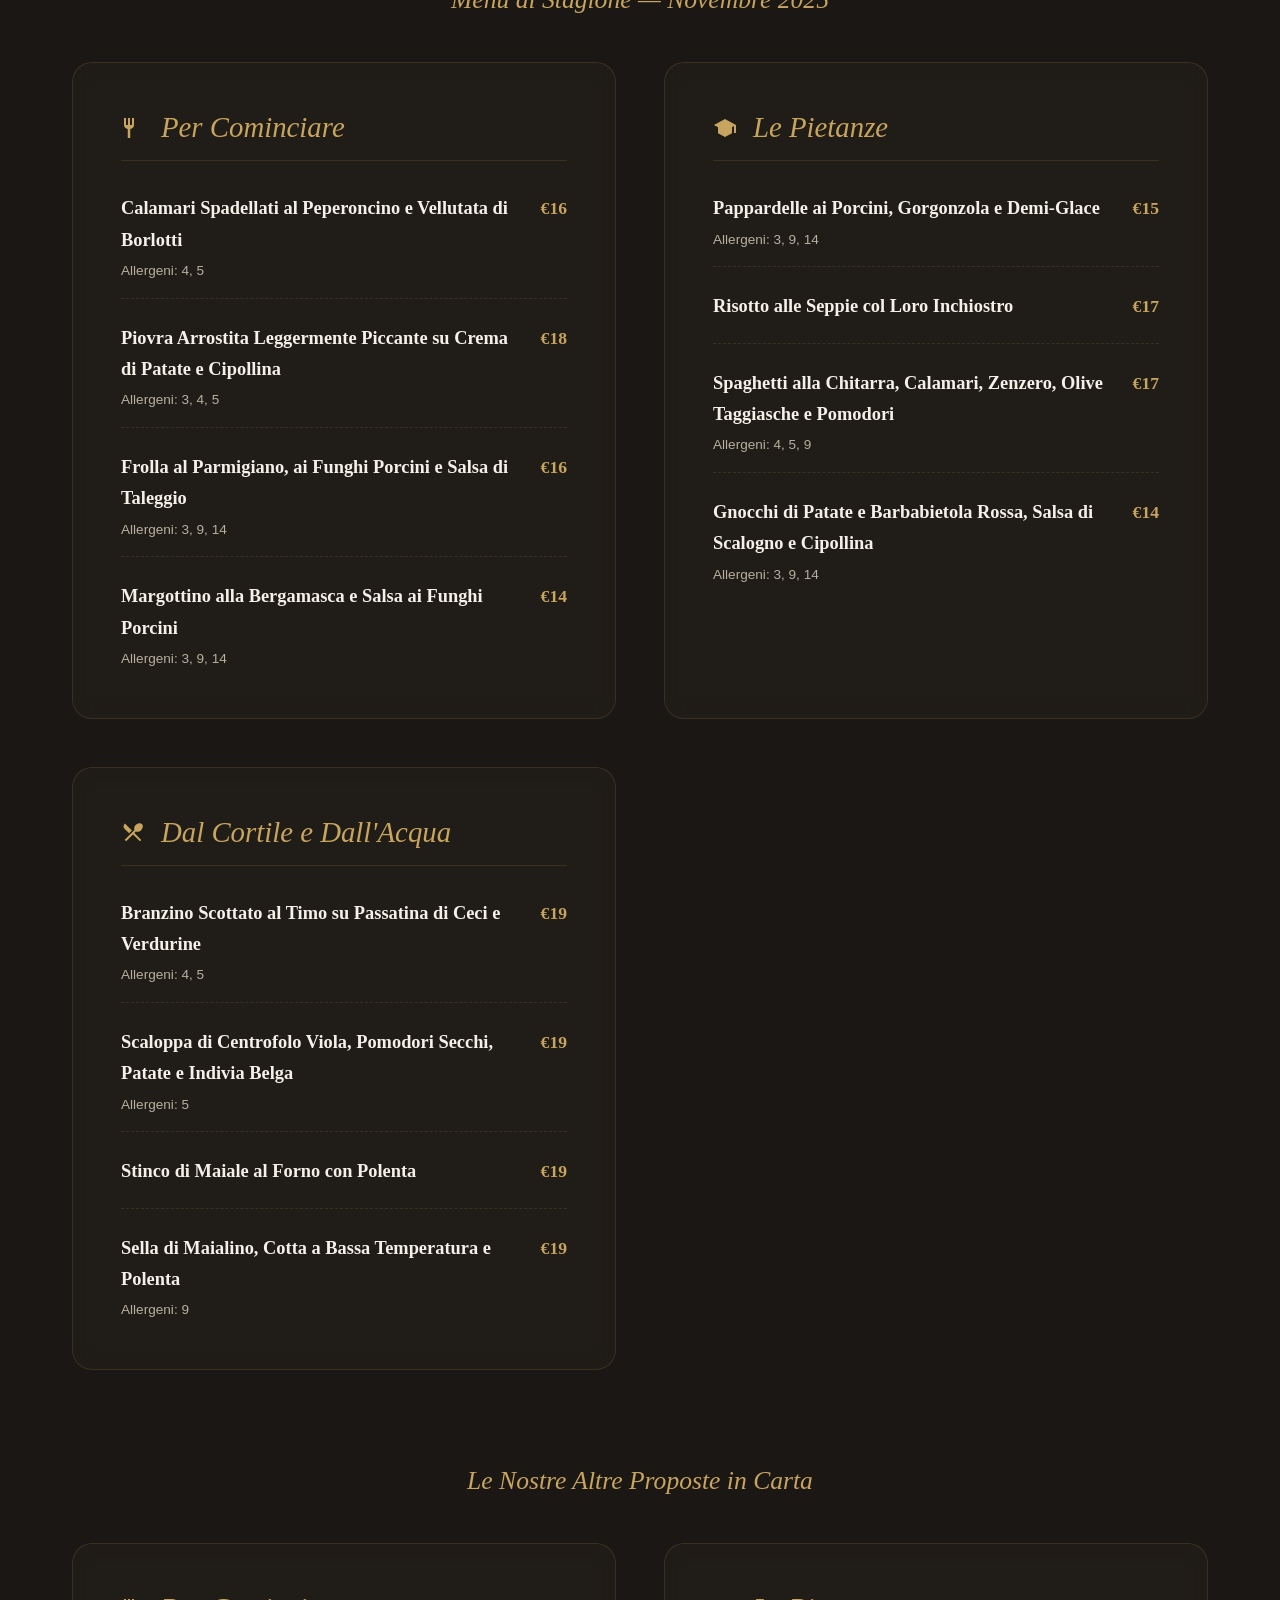
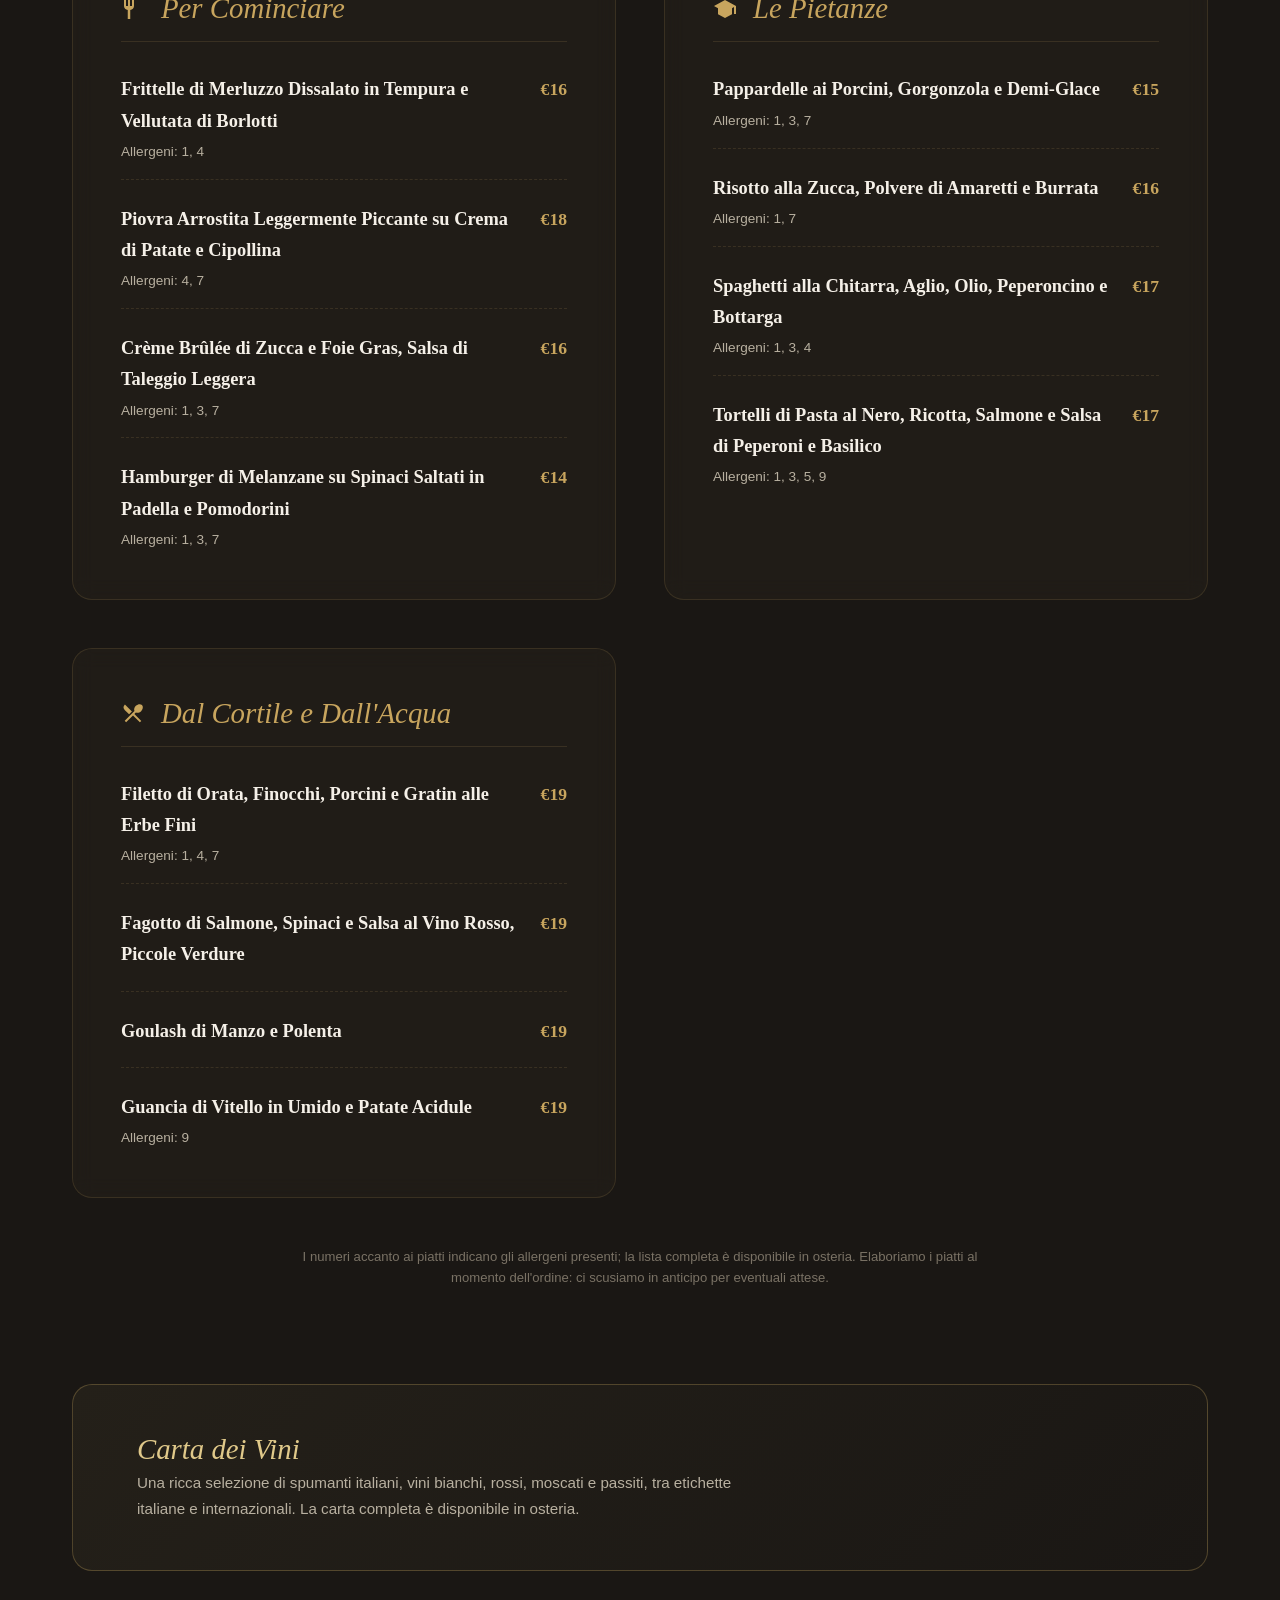
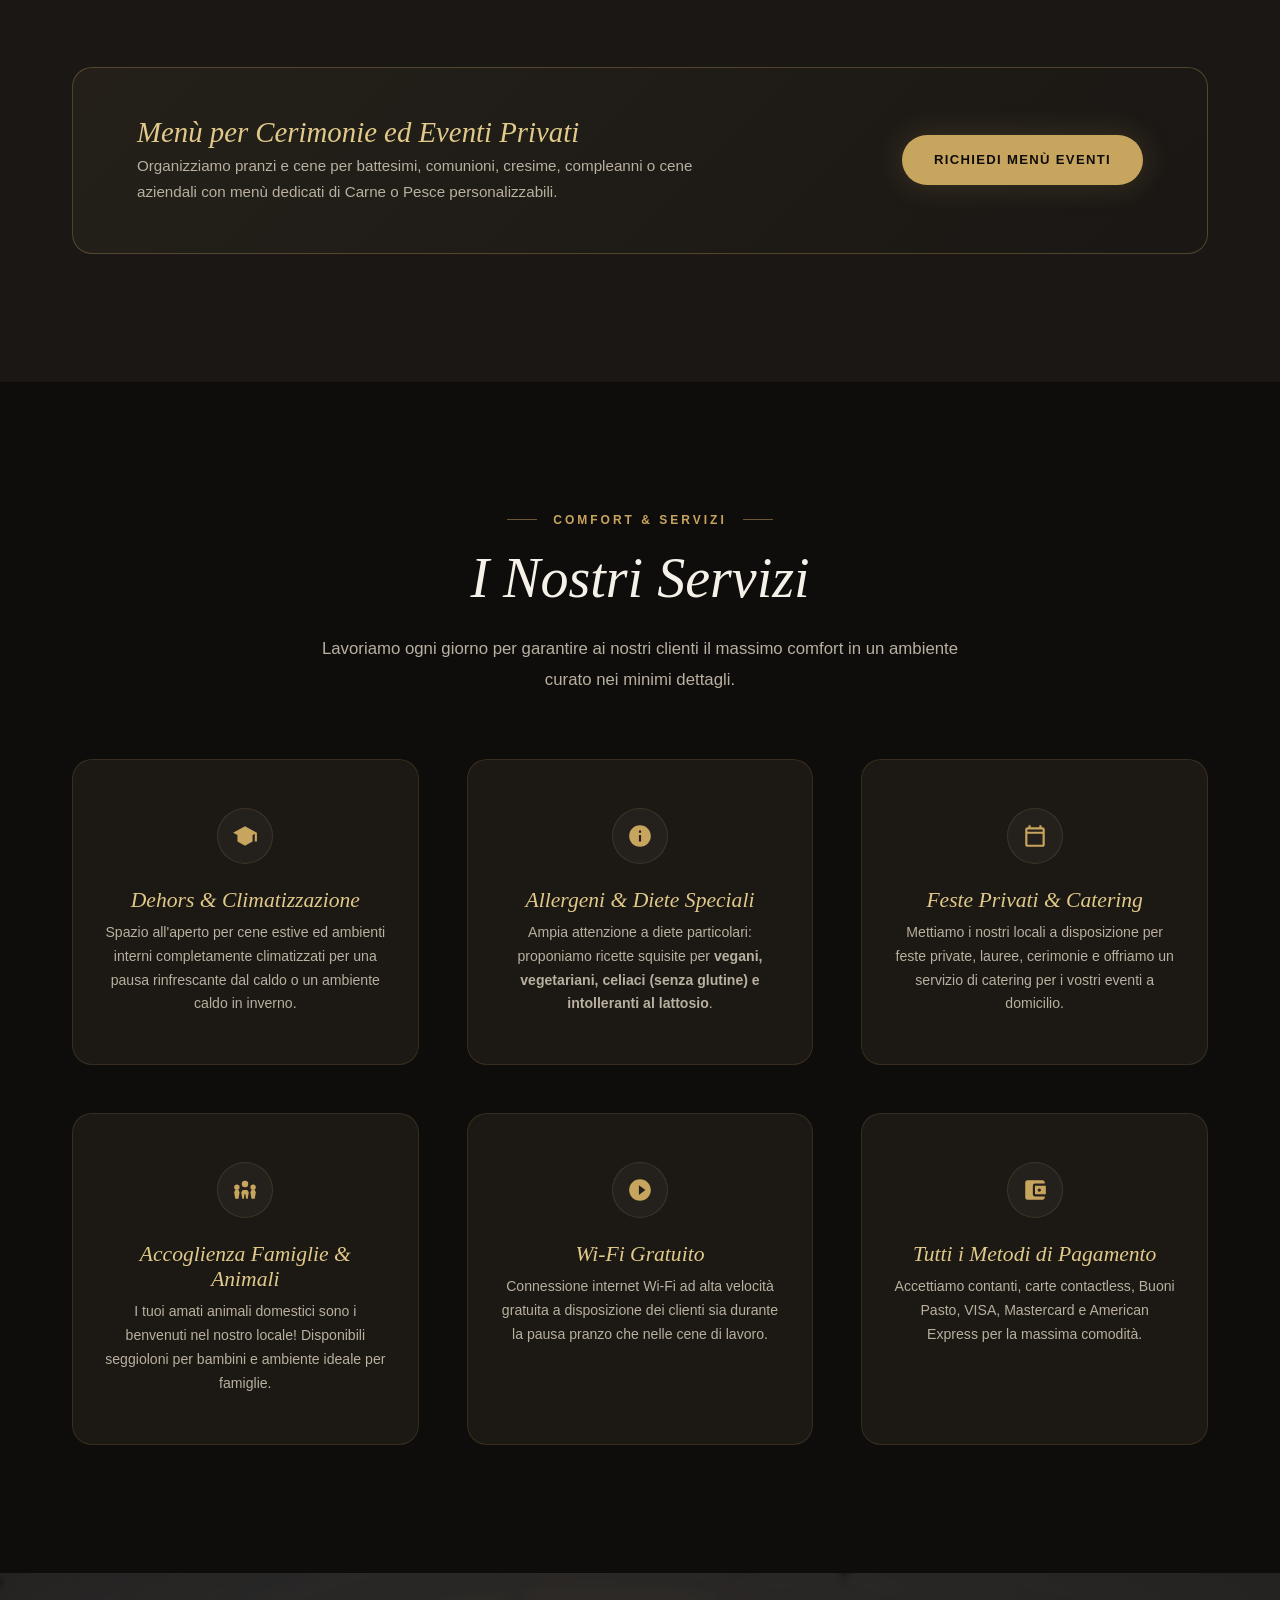
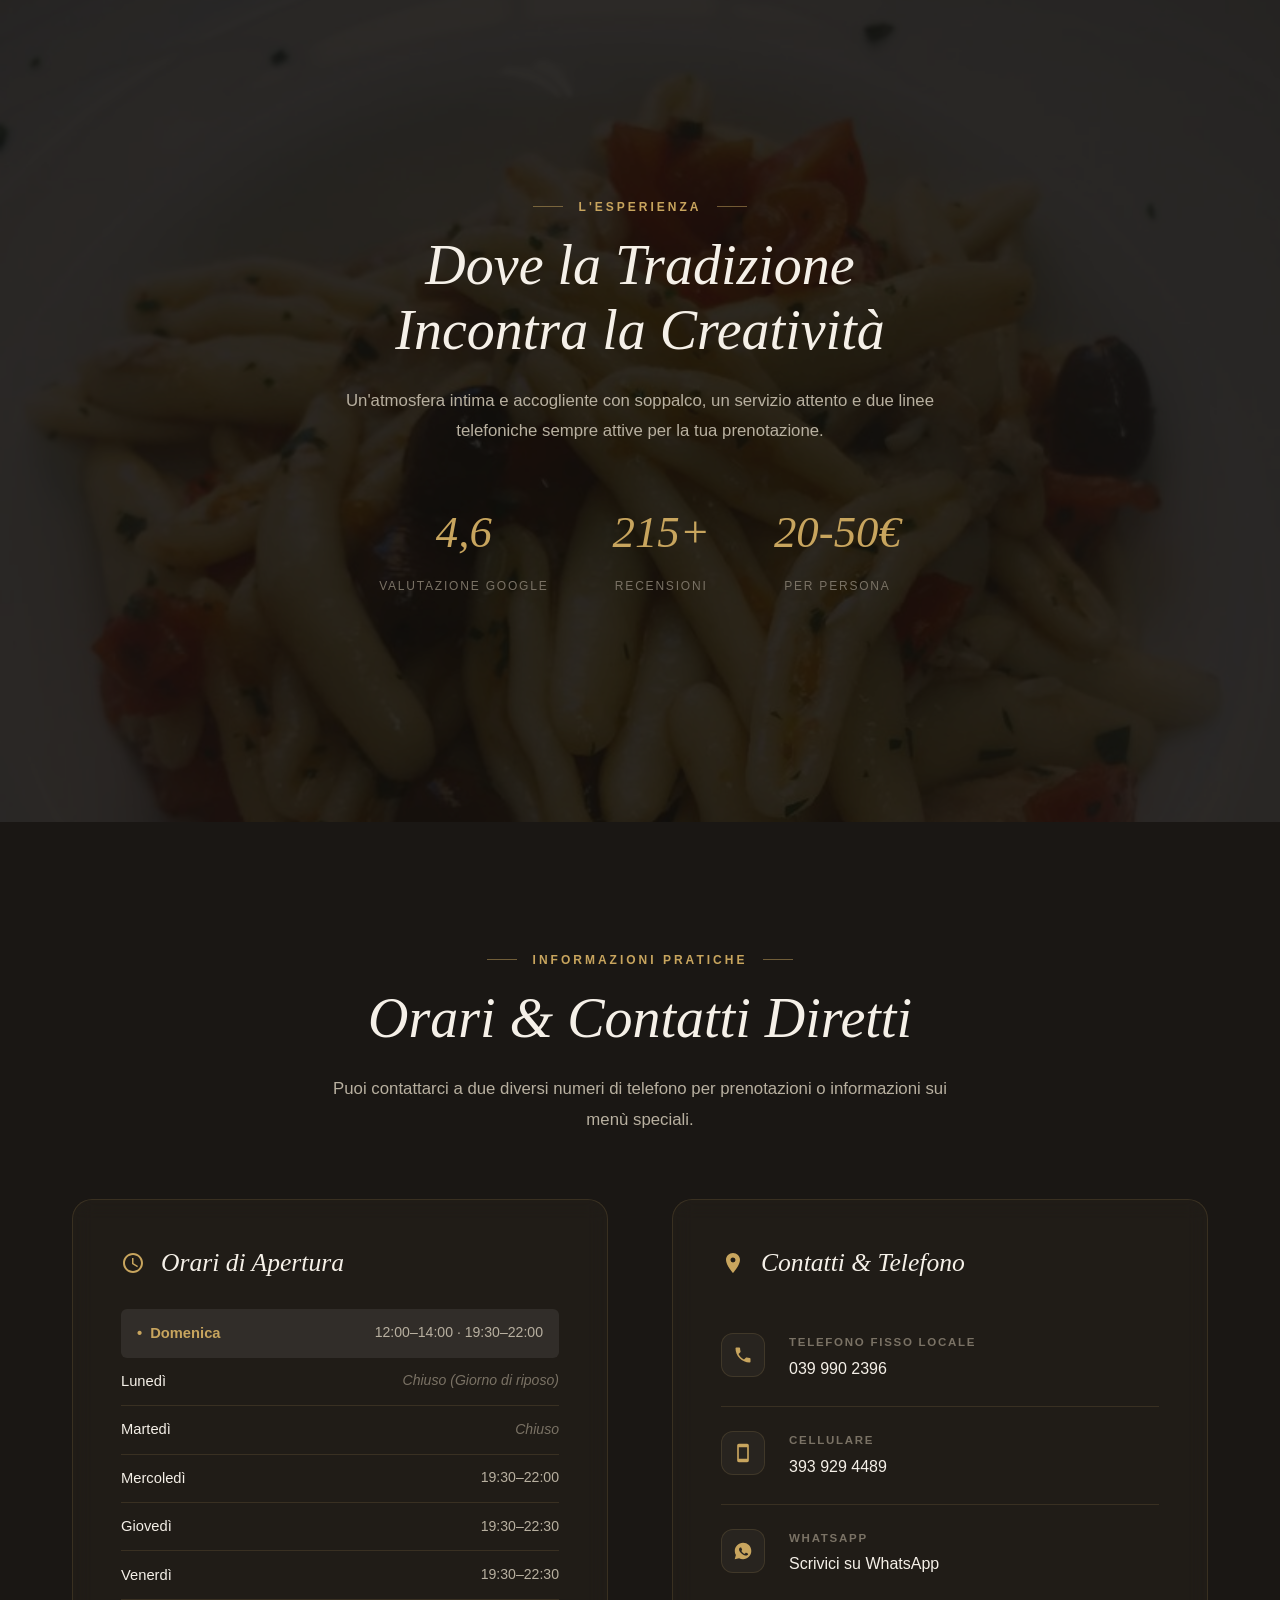
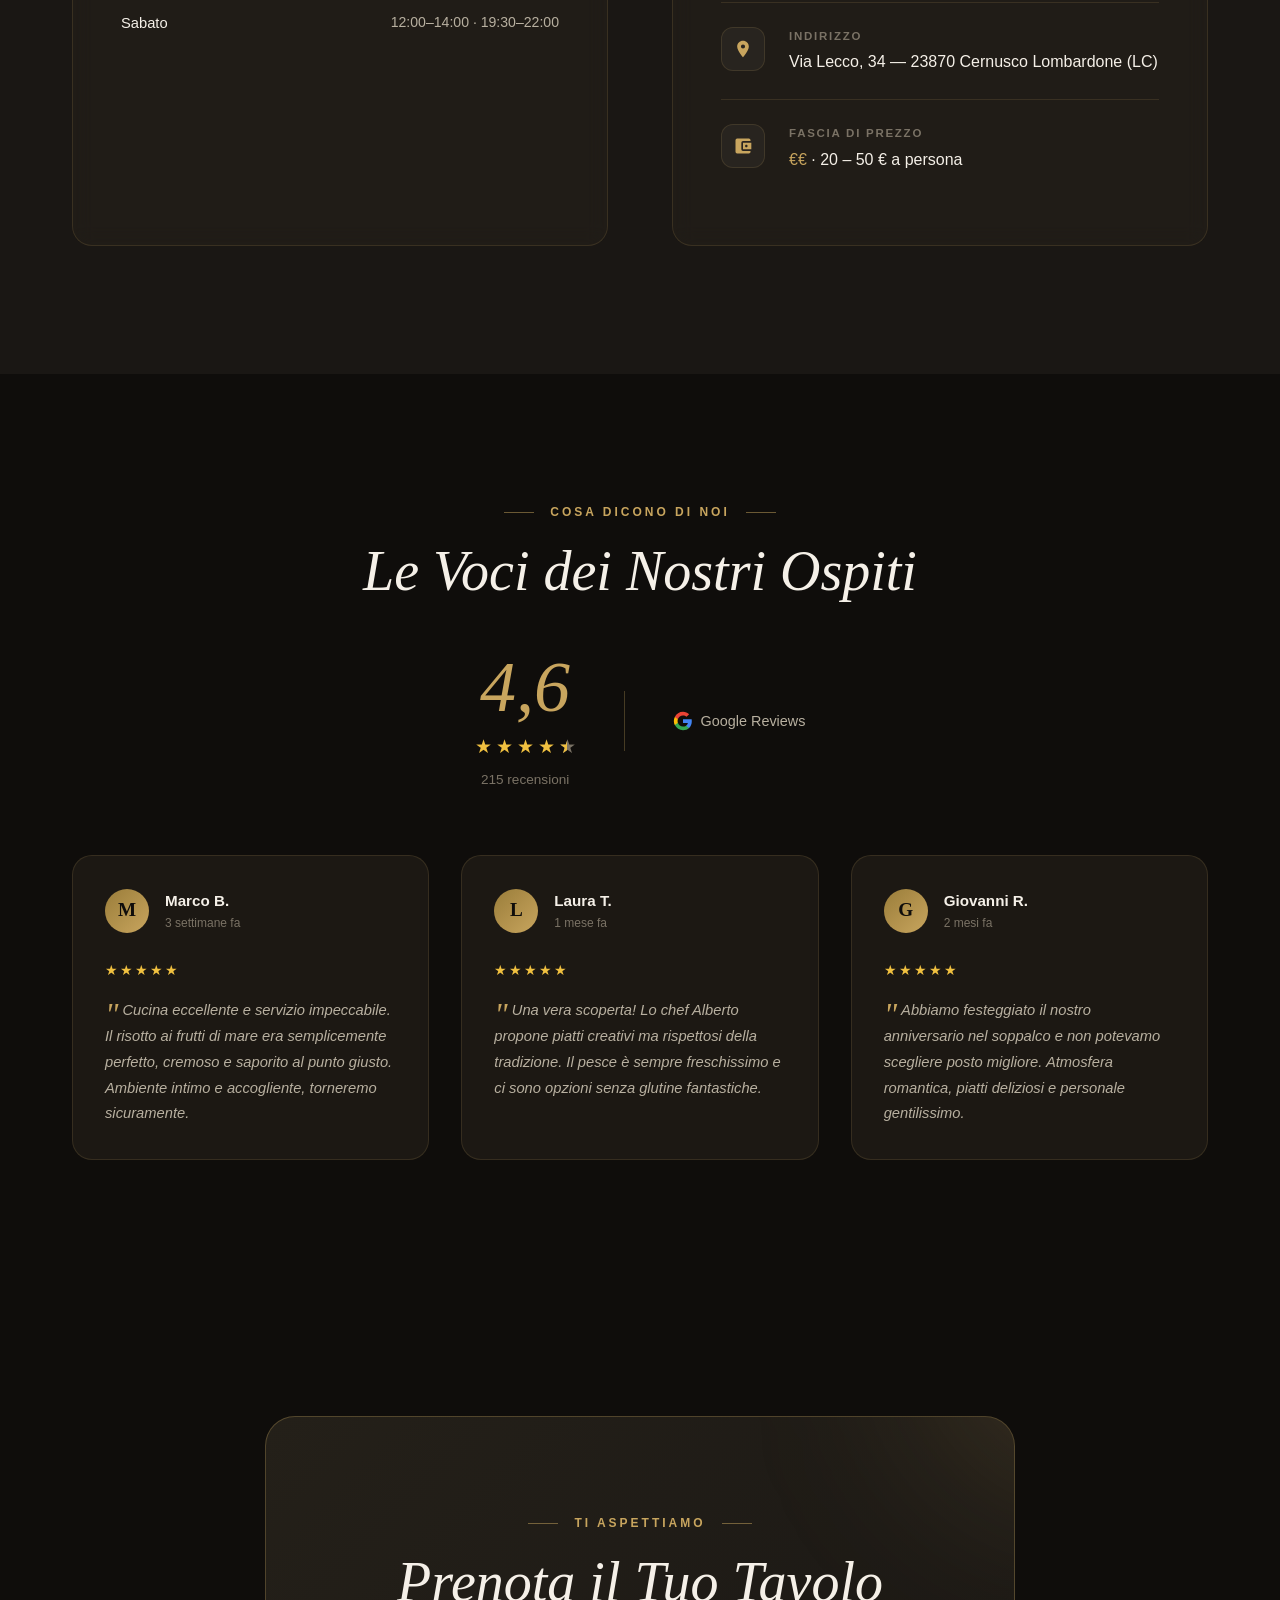
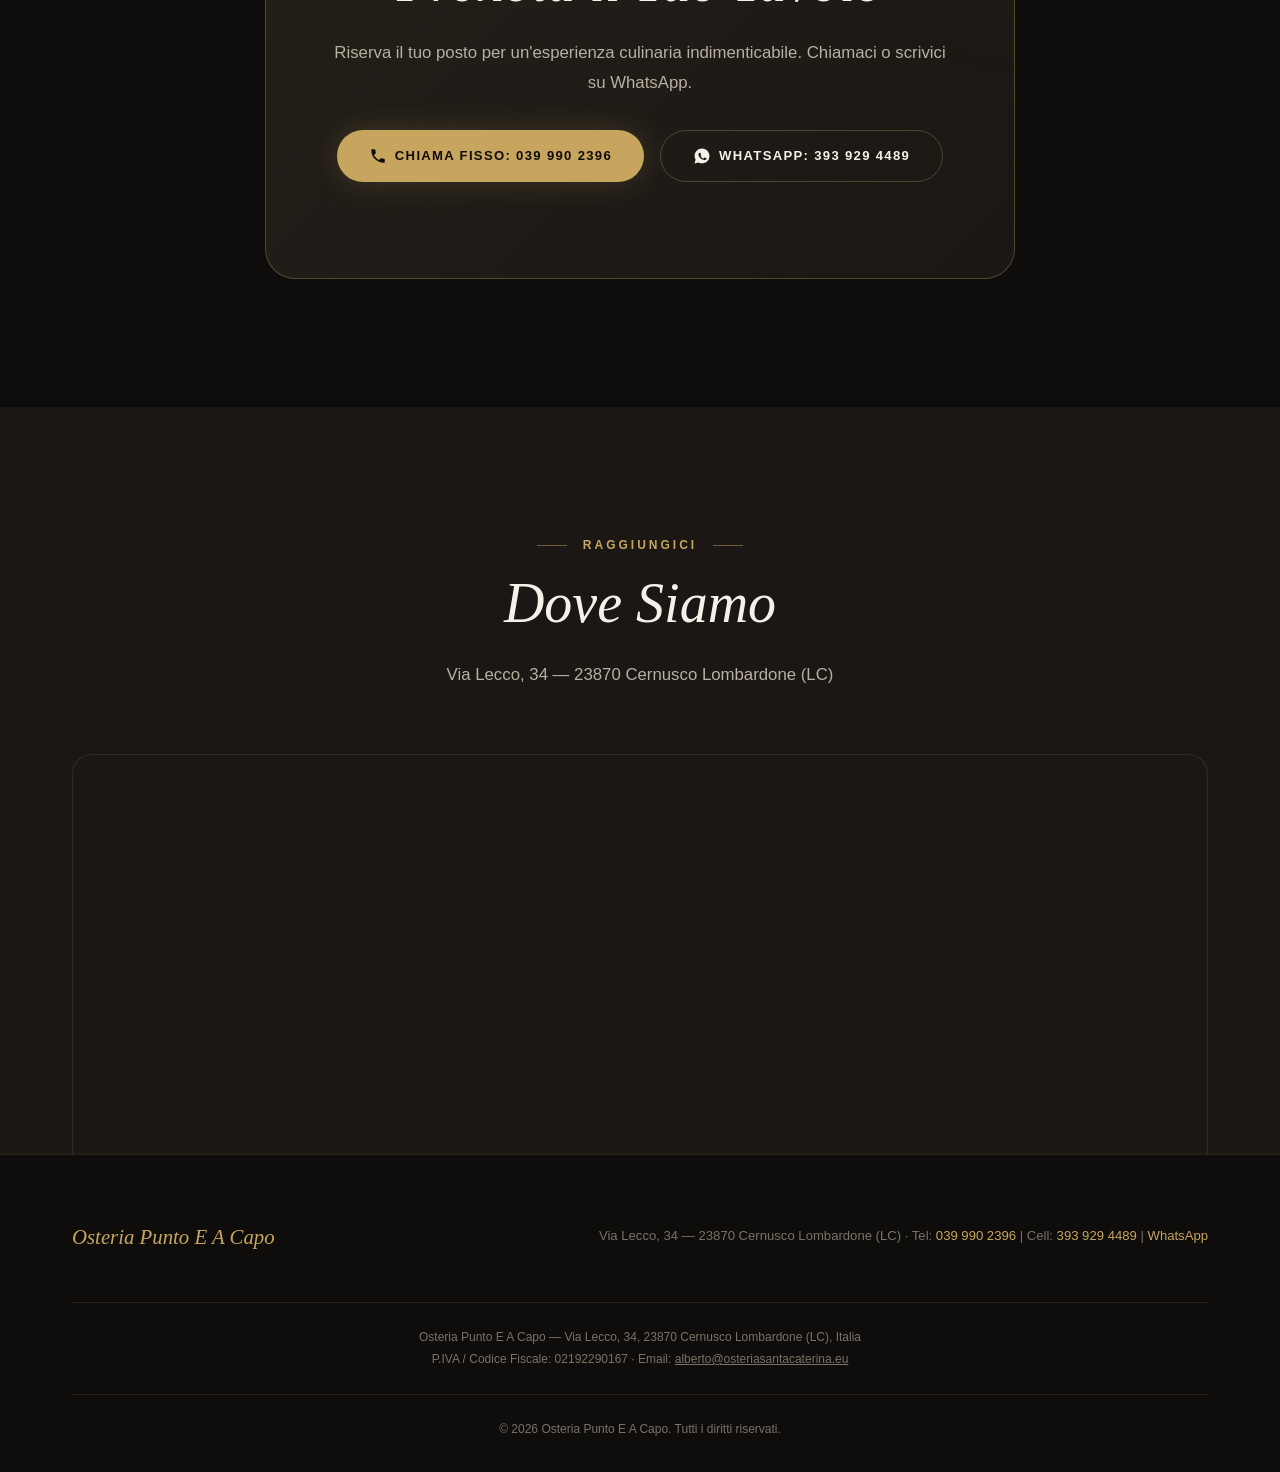
==== commit 5c8efb95: "Rimuove il claim non verificato sui piatti "più amati" La sezione Piatti in Evidenza dichiarava che " ====
--- a/index.html
+++ b/index.html
@@ -140,7 +140,7 @@
         <div class="section-label reveal" style="justify-content:center;">Le Nostre Proposte</div>
         <h2 class="section-title reveal reveal-delay-1">Piatti in Evidenza</h2>
         <p class="section-subtitle reveal reveal-delay-2">
-          Le creazioni più amate dai nostri ospiti, preparate giornalmente con ingredienti freschi.
+          Alcuni piatti della nostra cucina, preparati con ingredienti freschi.
         </p>
       </div>
       <div class="dishes-grid">
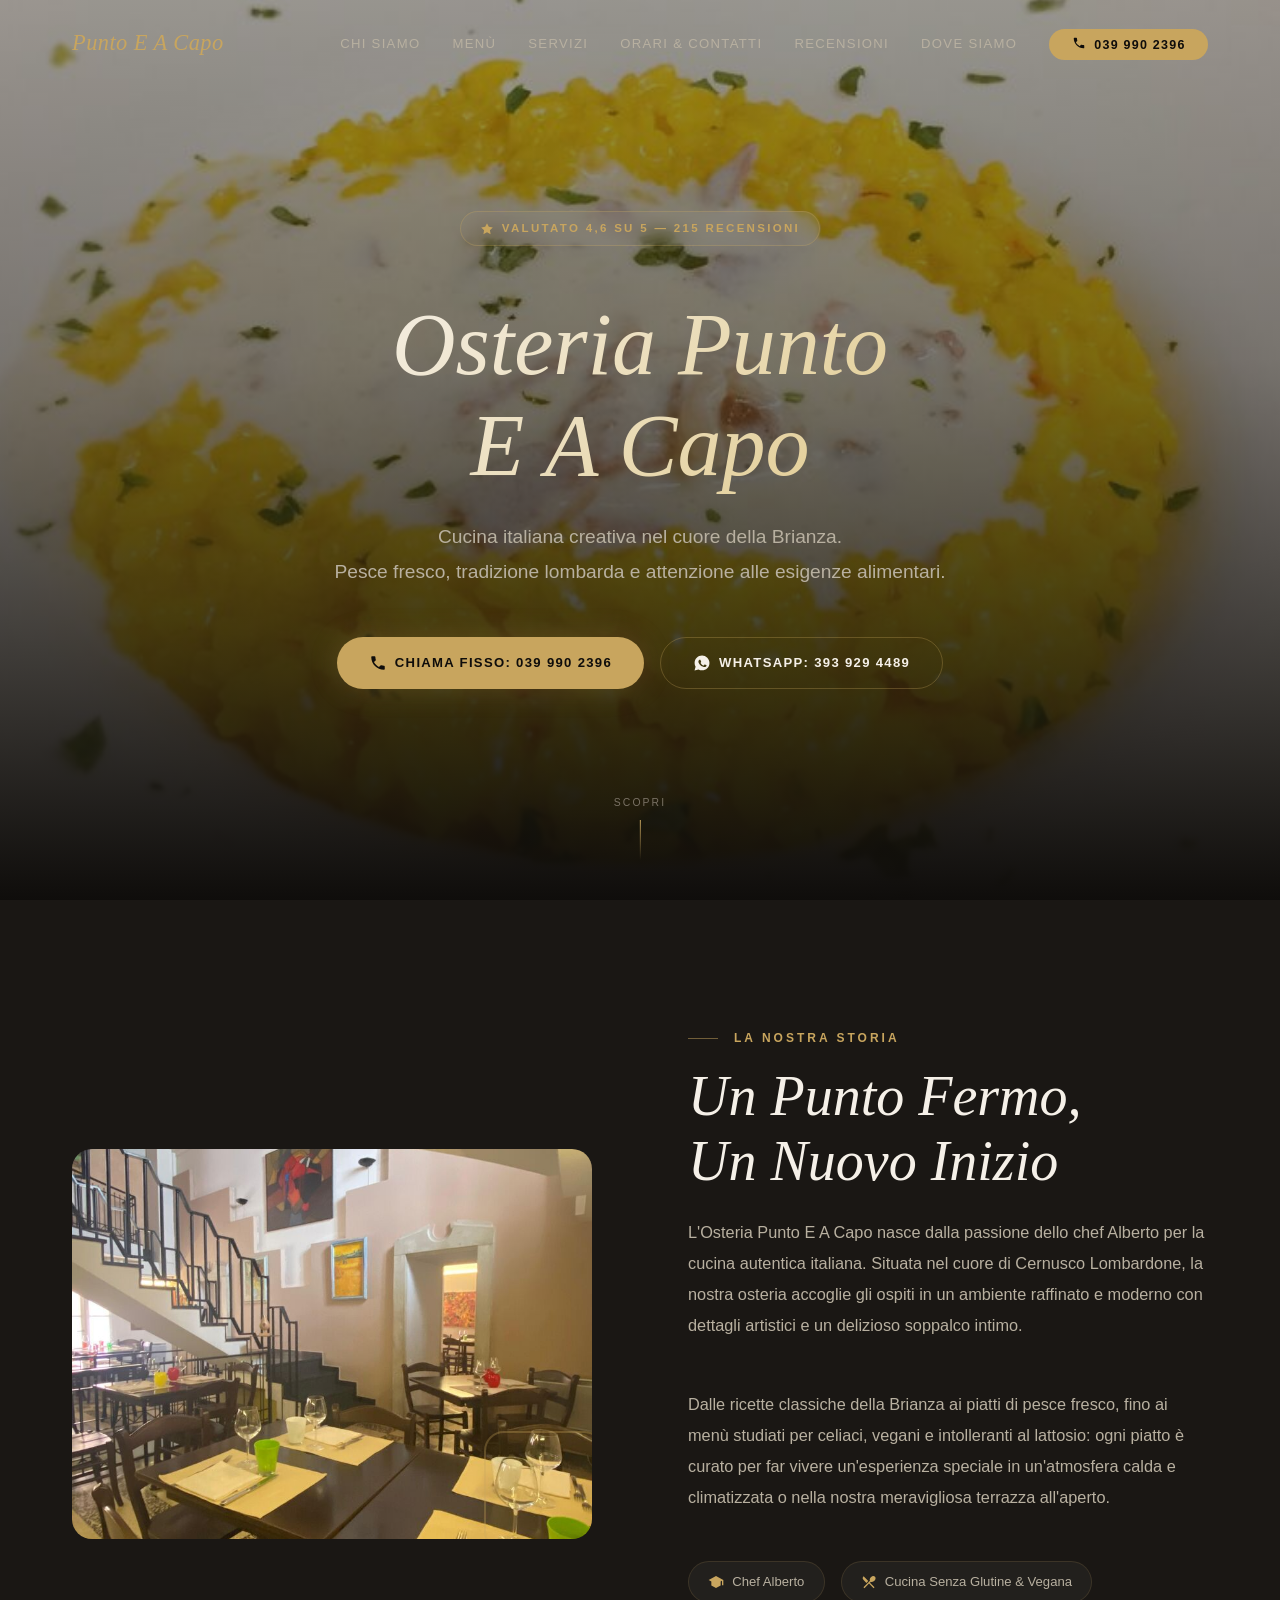
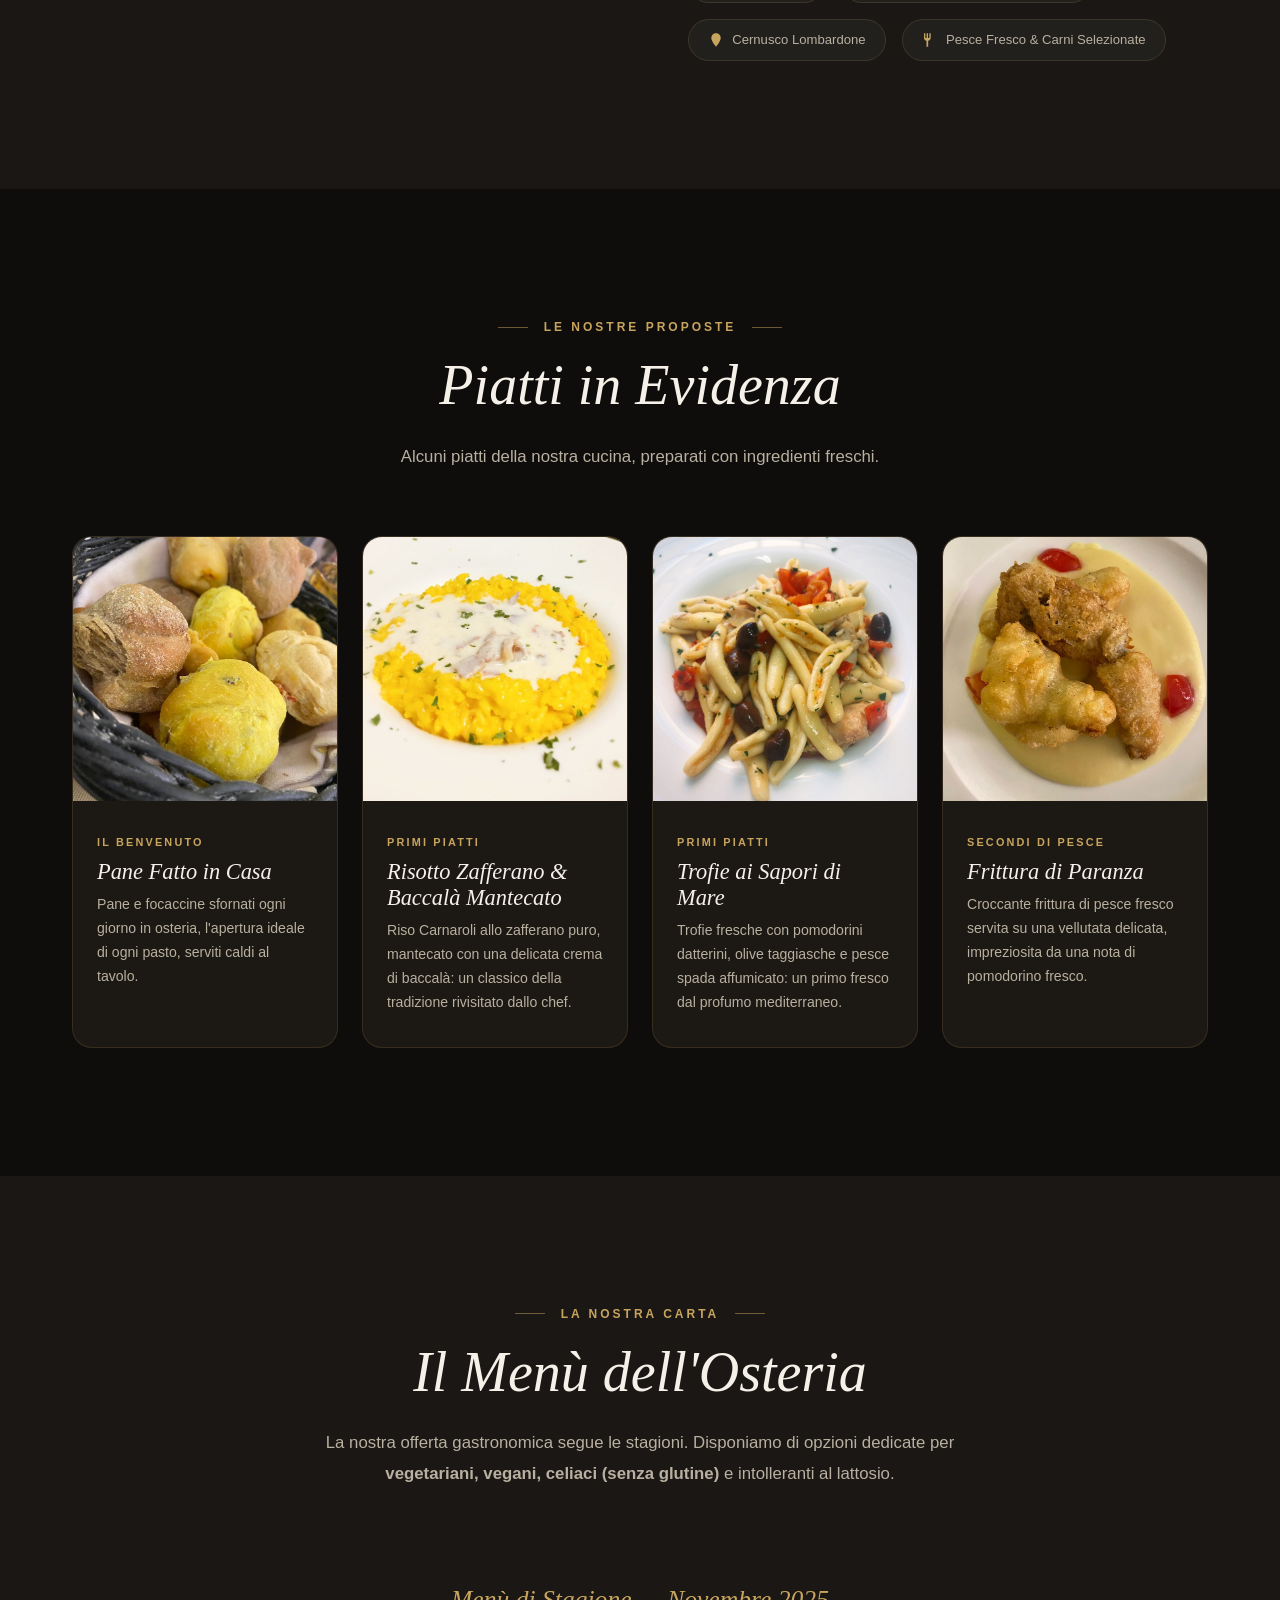
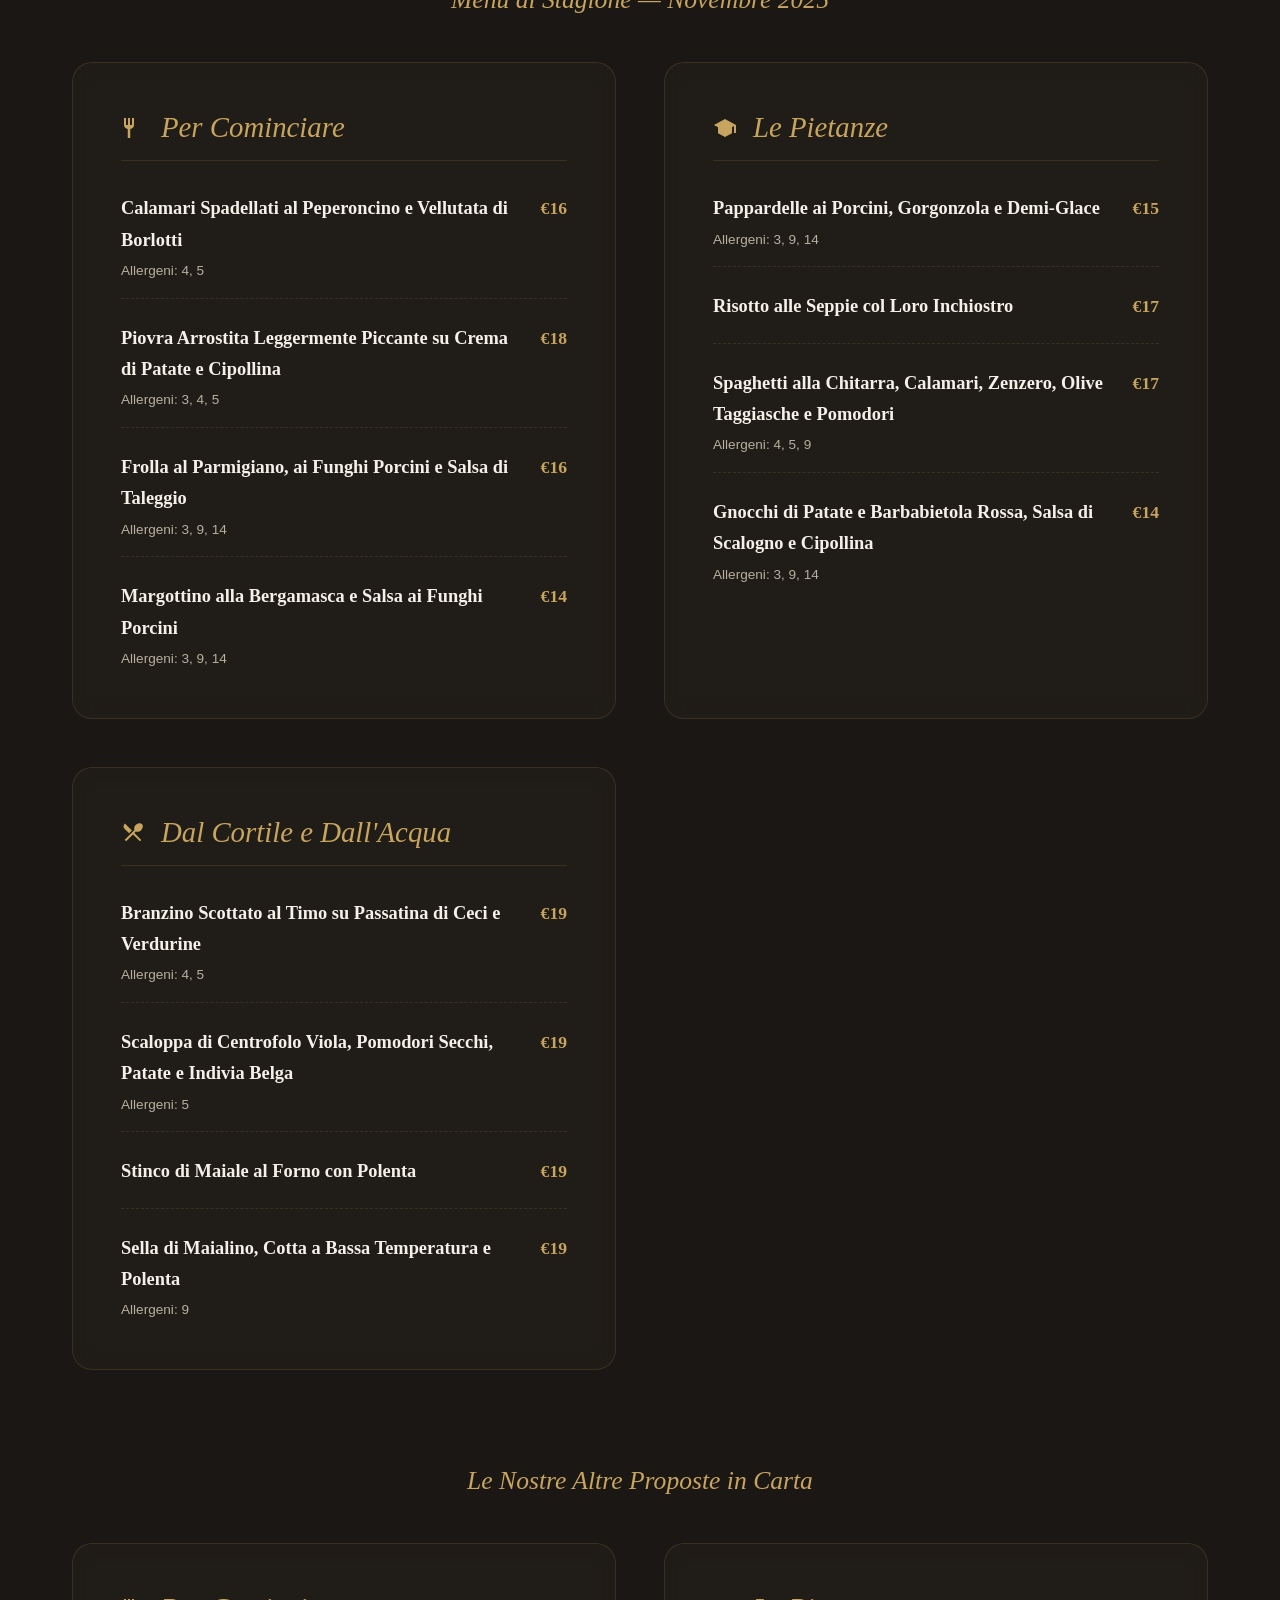
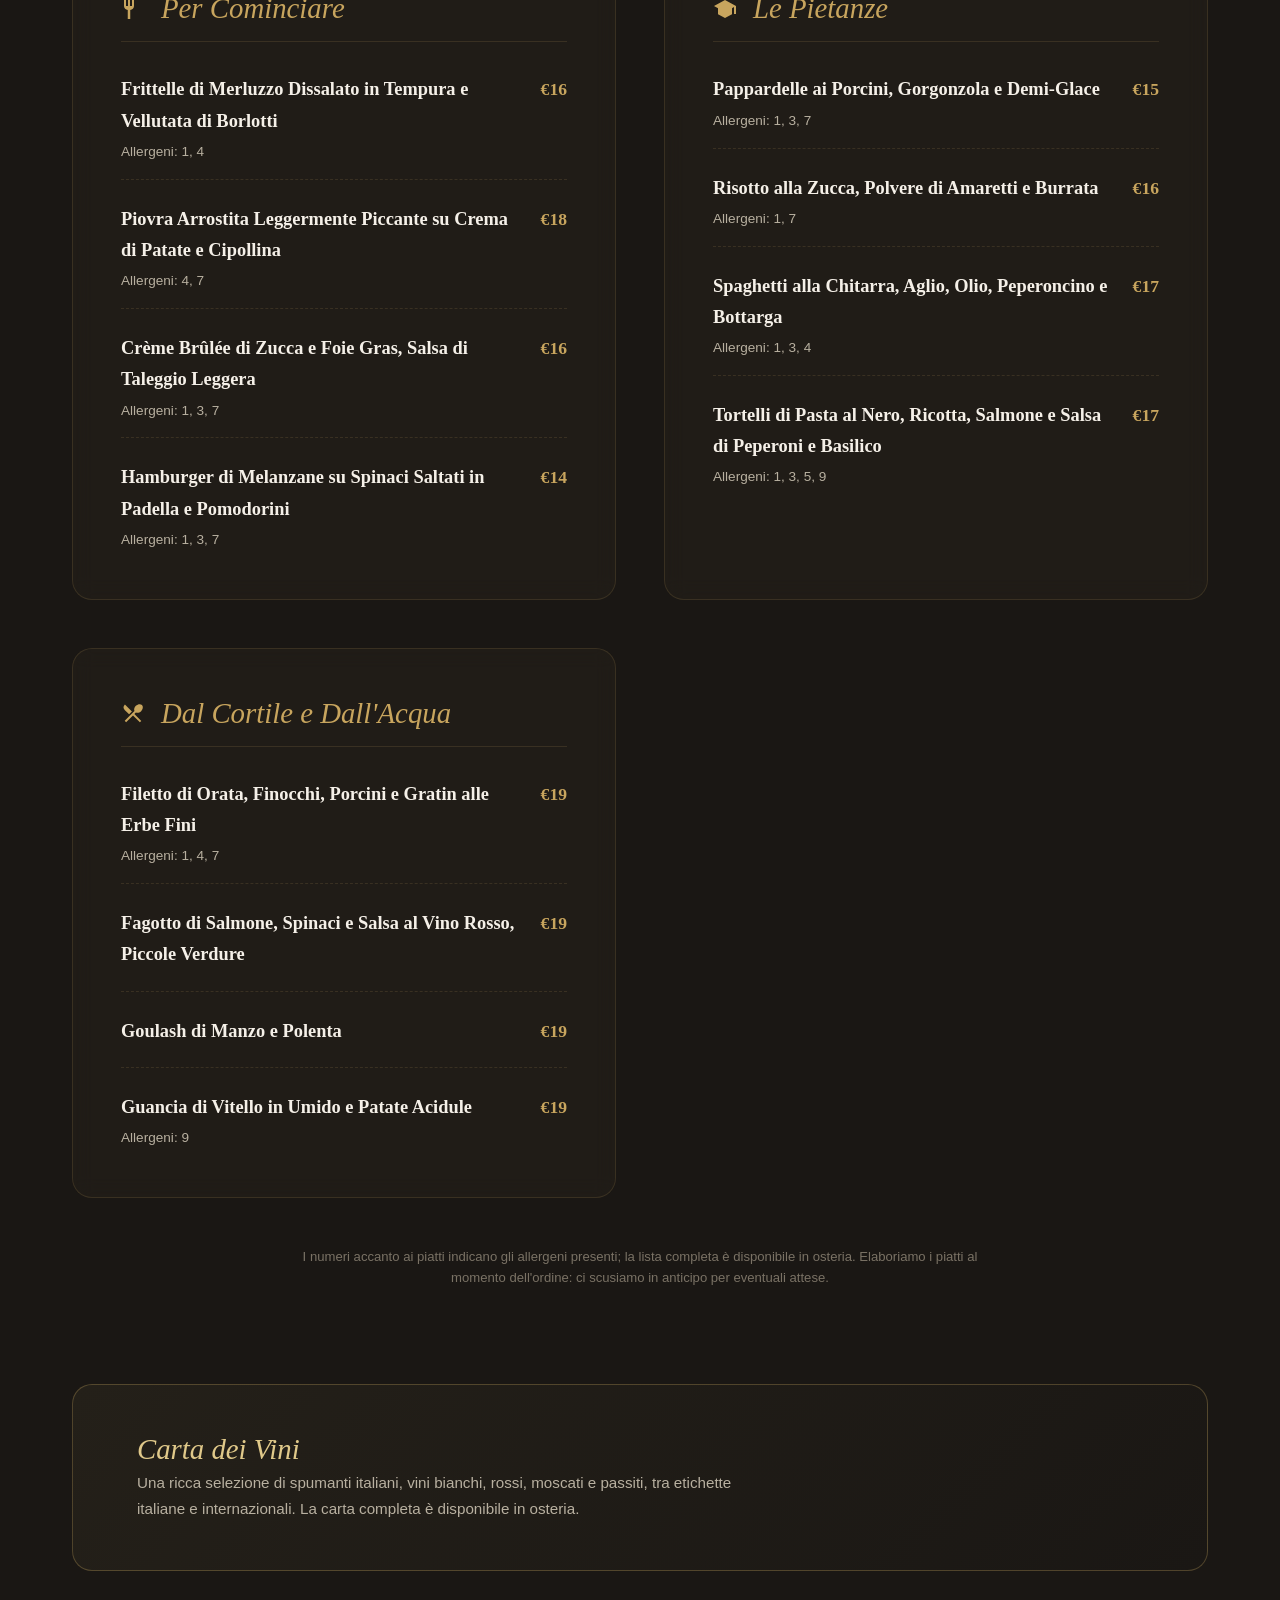
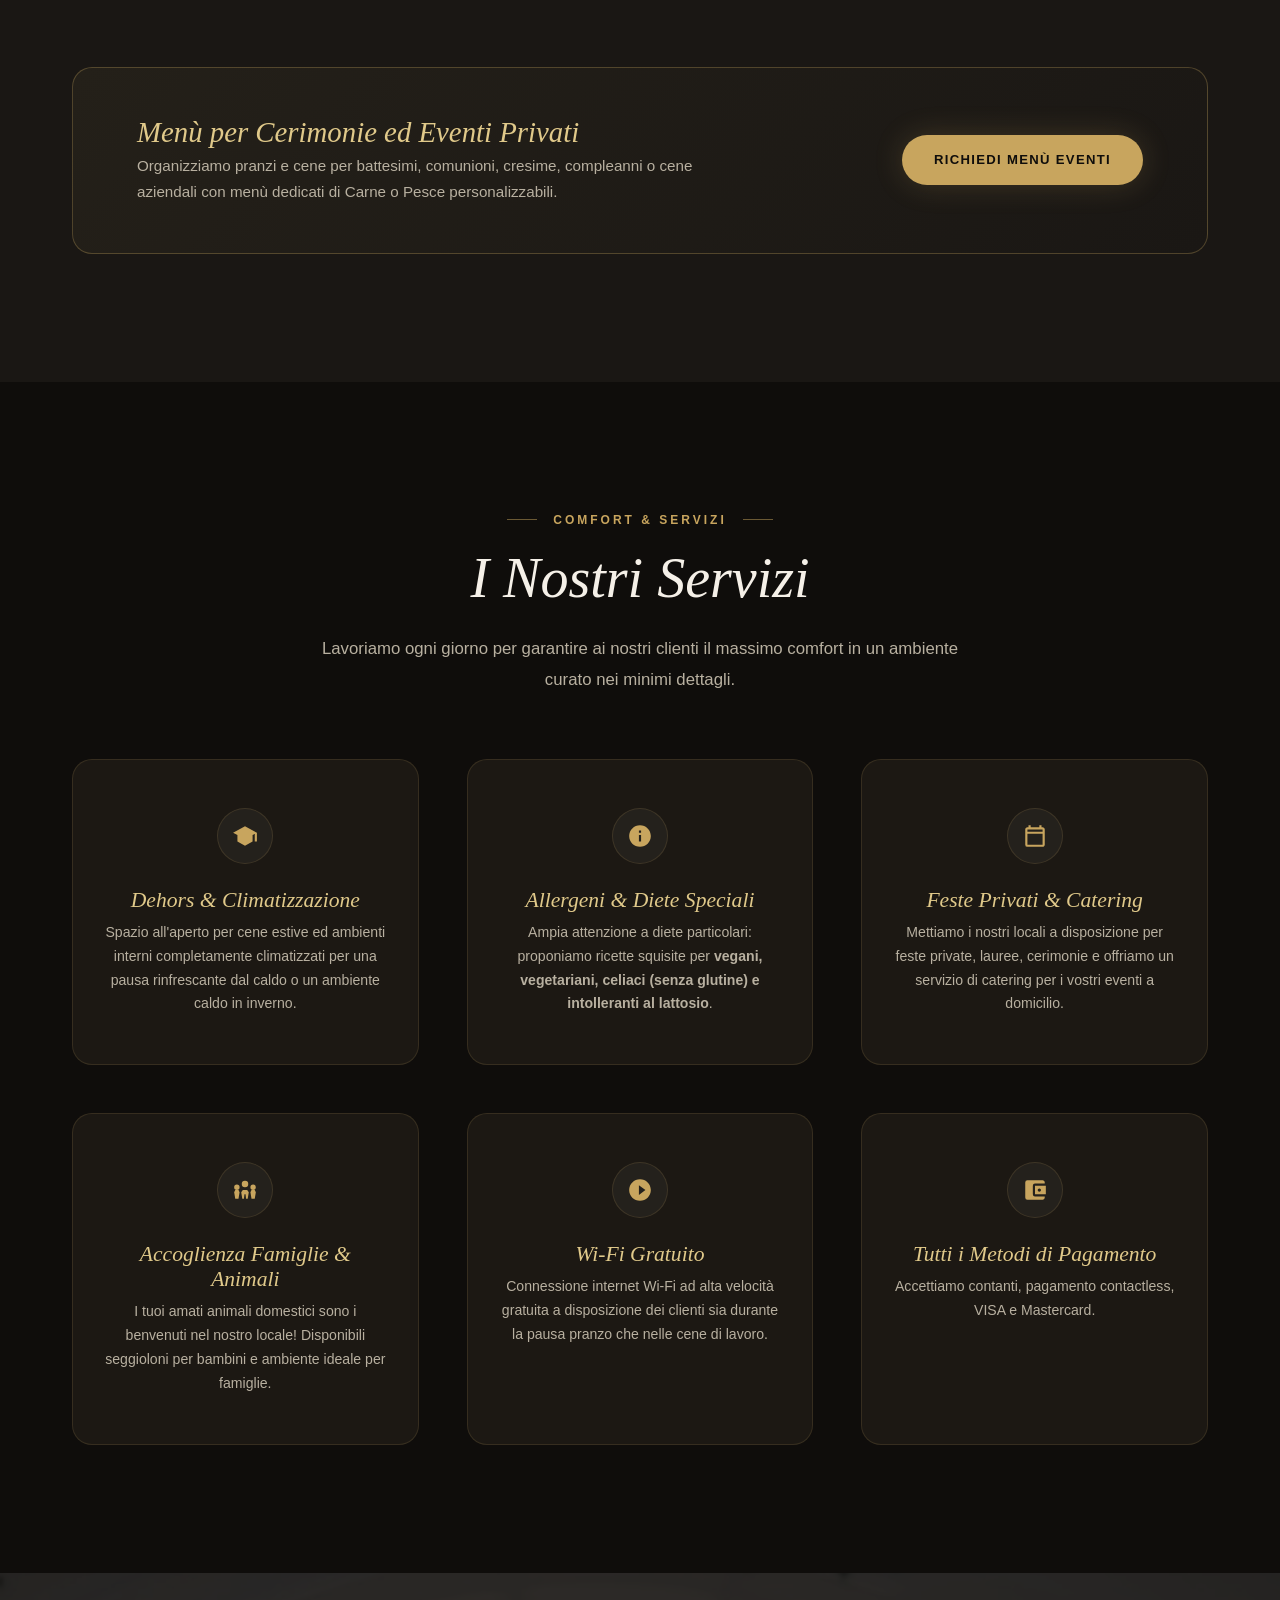
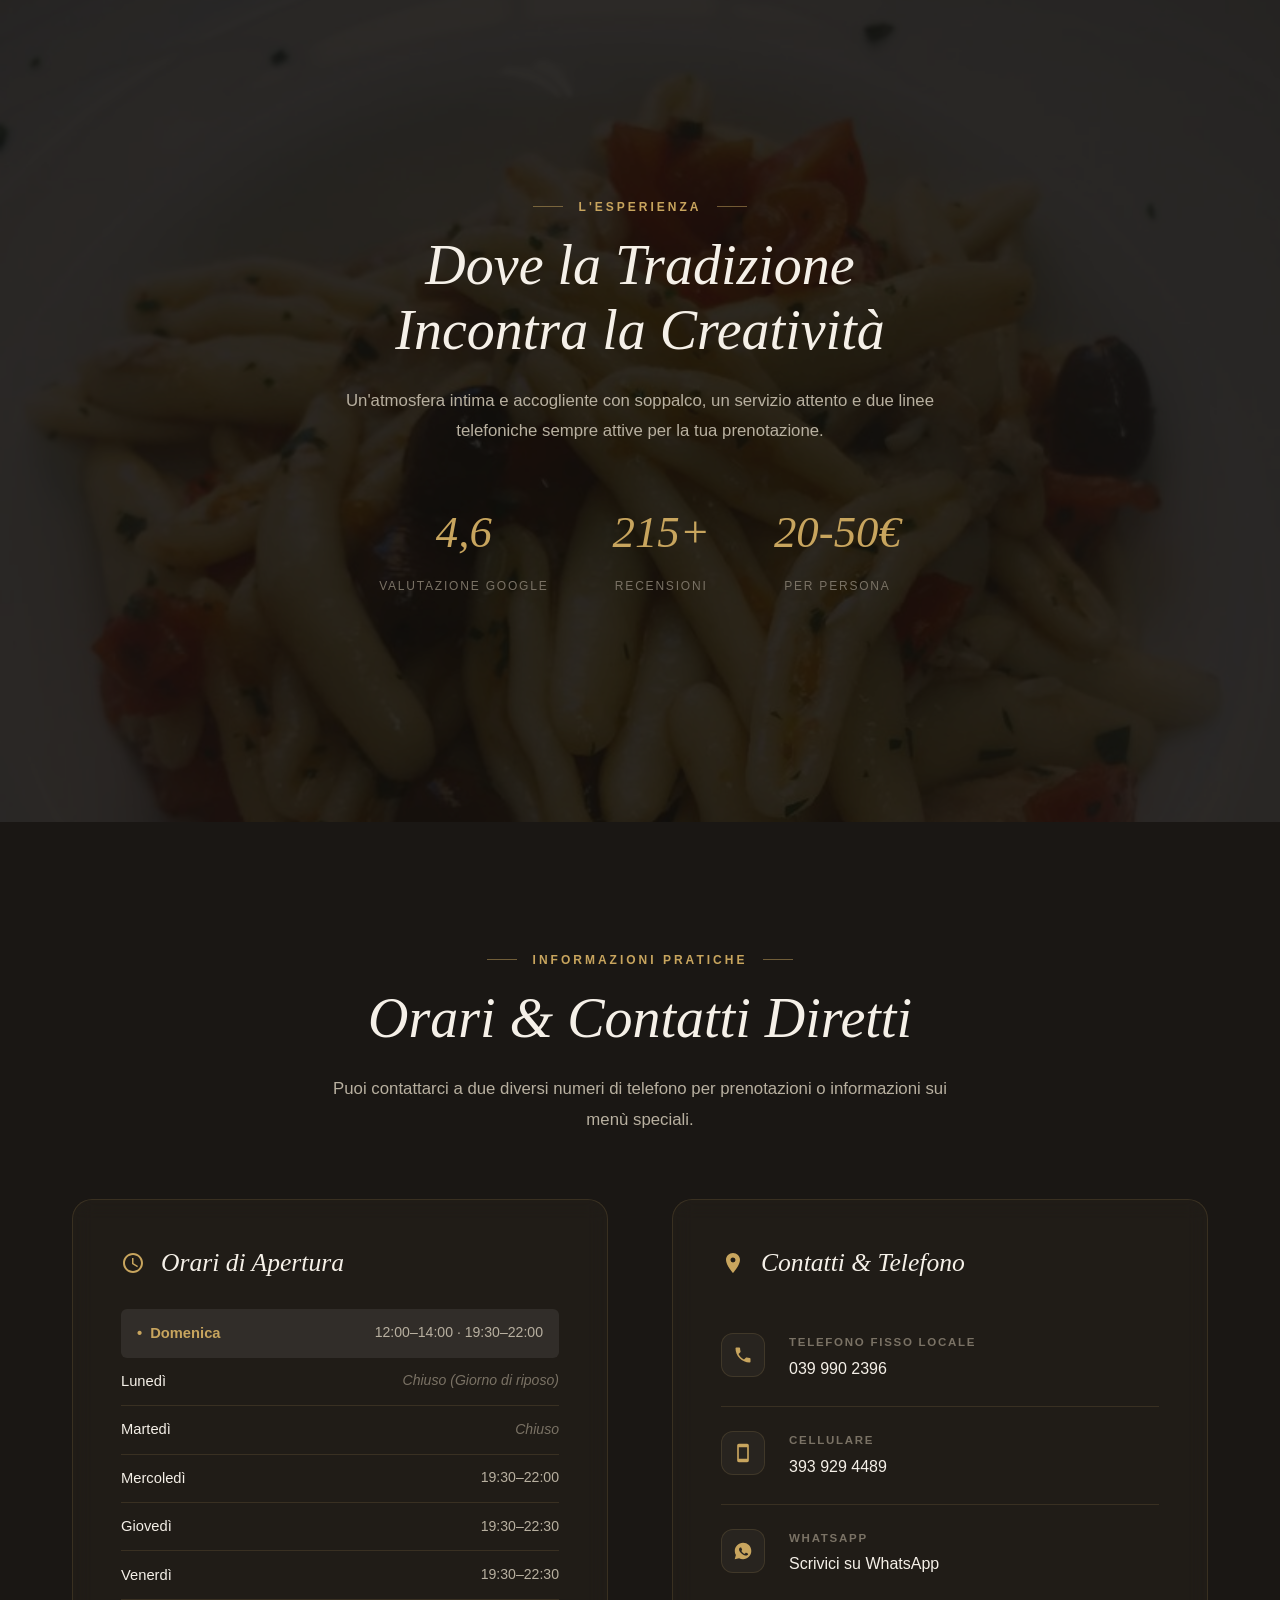
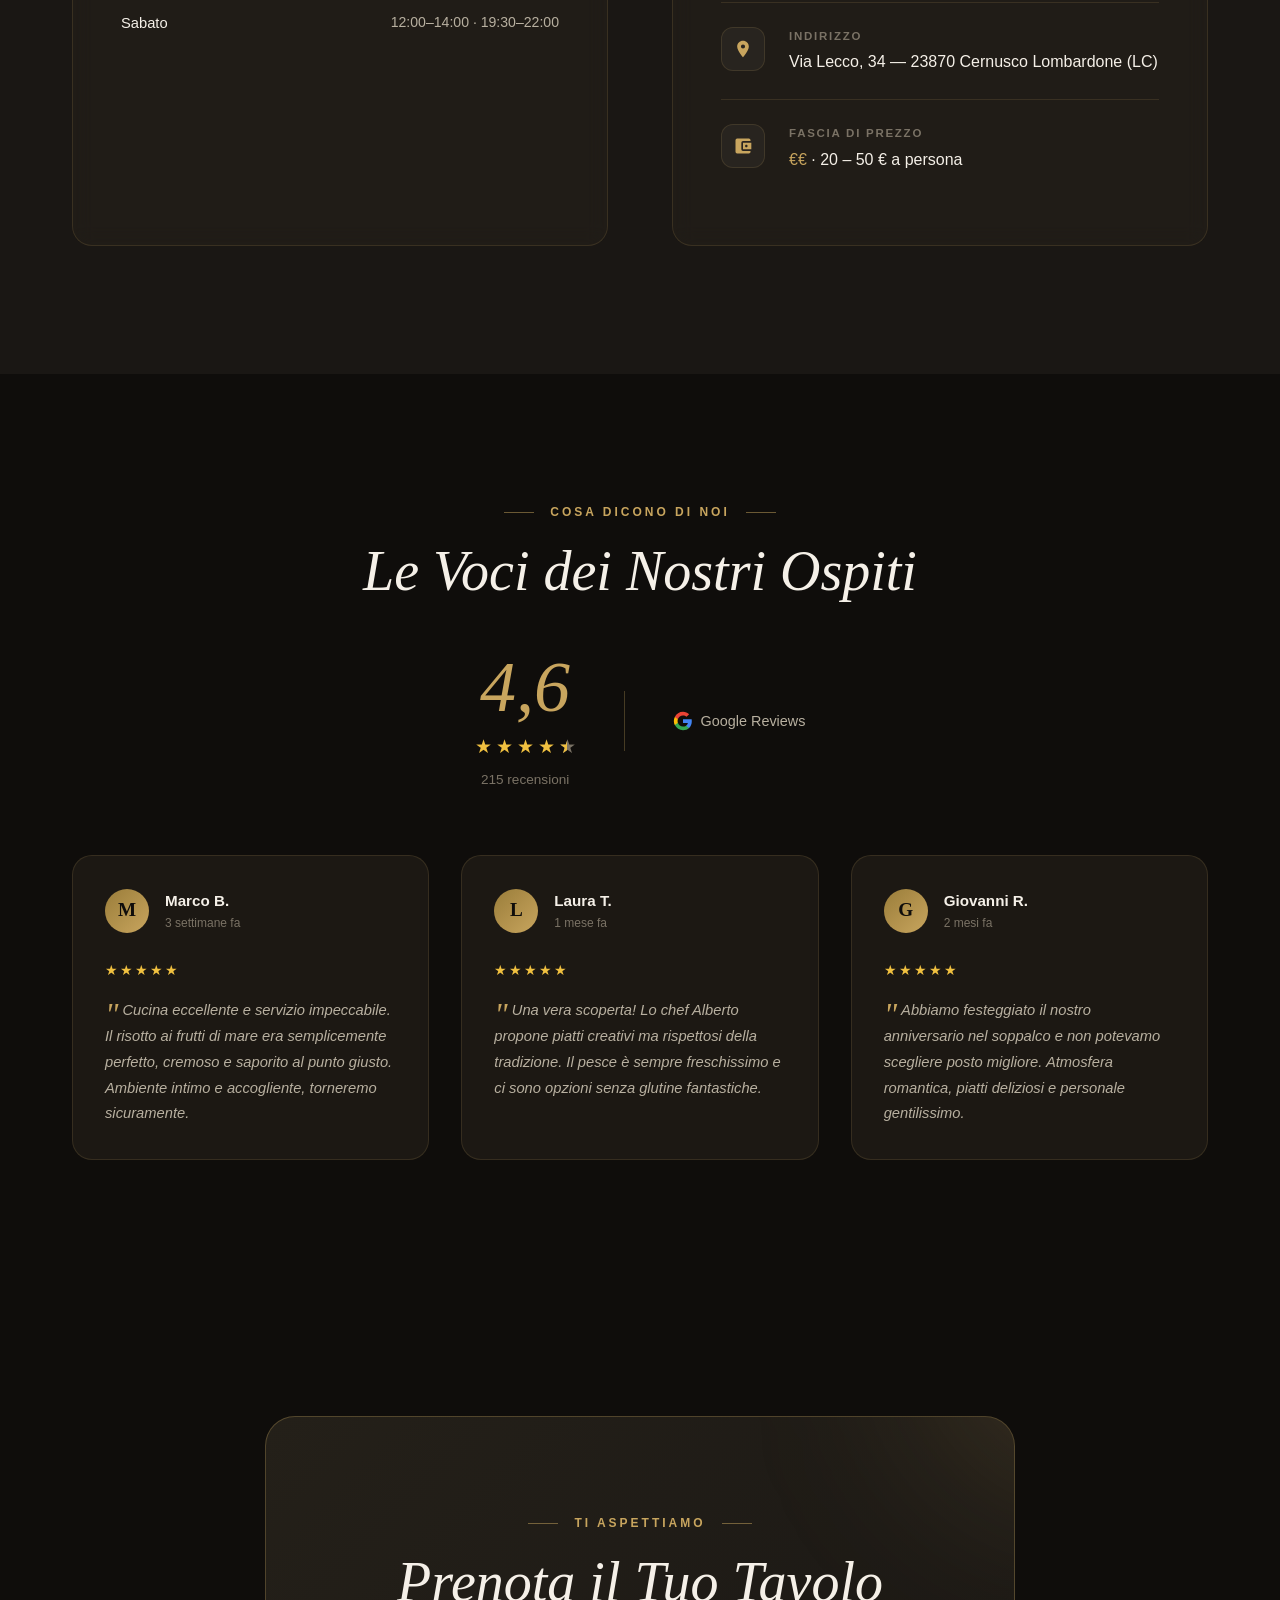
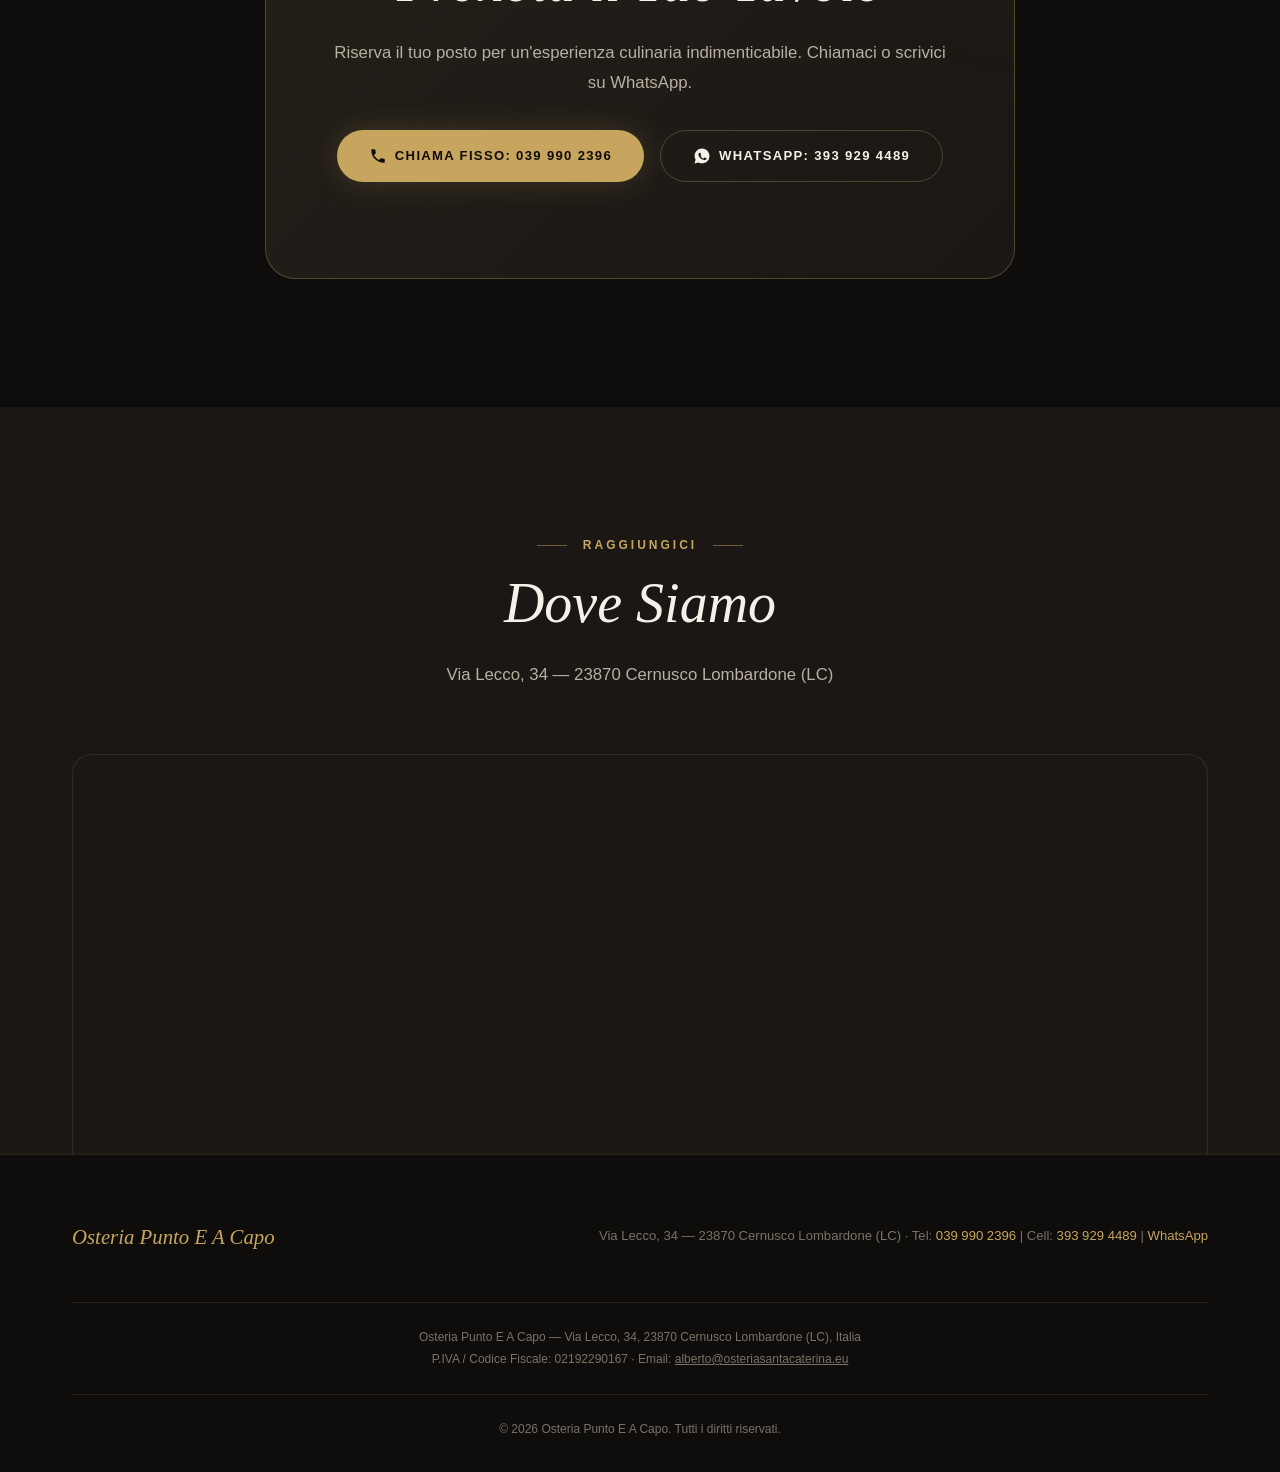
==== commit 4fcaf94d: "Corregge metodi di pagamento e rimuove cognome inventato dello chef Il sito indicava Buoni Pasto e A" ====
--- a/index.html
+++ b/index.html
@@ -103,7 +103,7 @@
           <div class="section-label reveal">La Nostra Storia</div>
           <h2 class="section-title reveal reveal-delay-1">Un Punto Fermo,<br>Un Nuovo Inizio</h2>
           <p class="about-description reveal reveal-delay-2">
-            L'Osteria Punto E A Capo nasce dalla passione dello chef Alberto Vitale per la cucina autentica italiana. Situata nel cuore di Cernusco Lombardone, la nostra osteria accoglie gli ospiti in un ambiente raffinato e moderno con dettagli artistici e un delizioso soppalco intimo.
+            L'Osteria Punto E A Capo nasce dalla passione dello chef Alberto per la cucina autentica italiana. Situata nel cuore di Cernusco Lombardone, la nostra osteria accoglie gli ospiti in un ambiente raffinato e moderno con dettagli artistici e un delizioso soppalco intimo.
           </p>
           <p class="about-description reveal reveal-delay-3">
             Dalle ricette classiche della Brianza ai piatti di pesce fresco, fino ai menù studiati per celiaci, vegani e intolleranti al lattosio: ogni piatto è curato per far vivere un'esperienza speciale in un'atmosfera calda e climatizzata o nella nostra meravigliosa terrazza all'aperto.
@@ -111,7 +111,7 @@
           <div class="about-features reveal reveal-delay-4">
             <div class="feature-pill">
               <svg viewBox="0 0 24 24"><path d="M12 3L1 9l4 2.18v6L12 21l7-3.82v-6l2-1.09V17h2V9L12 3z"/></svg>
-              Chef Alberto Vitale
+              Chef Alberto
             </div>
             <div class="feature-pill">
               <svg viewBox="0 0 24 24"><path d="M8.1 13.34l2.83-2.83L3.91 3.5a4.008 4.008 0 000 5.66l4.19 4.18zm6.78-1.81c1.53.71 3.68.21 5.27-1.38 1.91-1.91 2.28-4.65.81-6.12-1.46-1.46-4.2-1.1-6.12.81-1.59 1.59-2.09 3.74-1.38 5.27L3.7 19.87l1.41 1.41L12 14.41l6.88 6.88 1.41-1.41L13.41 13l1.47-1.47z"/></svg>
@@ -453,7 +453,7 @@
             <svg viewBox="0 0 24 24"><path d="M21 18v1c0 1.1-.9 2-2 2H5a2 2 0 01-2-2V5a2 2 0 012-2h14c1.1 0 2 .9 2 2v1h-9a2 2 0 00-2 2v8a2 2 0 002 2h9zm-9-2h10V8H12v8zm4-2.5c-.83 0-1.5-.67-1.5-1.5s.67-1.5 1.5-1.5 1.5.67 1.5 1.5-.67 1.5-1.5 1.5z"/></svg>
           </div>
           <h4>Tutti i Metodi di Pagamento</h4>
-          <p>Accettiamo contanti, carte contactless, Buoni Pasto, VISA, Mastercard e American Express per la massima comodità.</p>
+          <p>Accettiamo contanti, pagamento contactless, VISA e Mastercard.</p>
         </div>
       </div>
     </div>
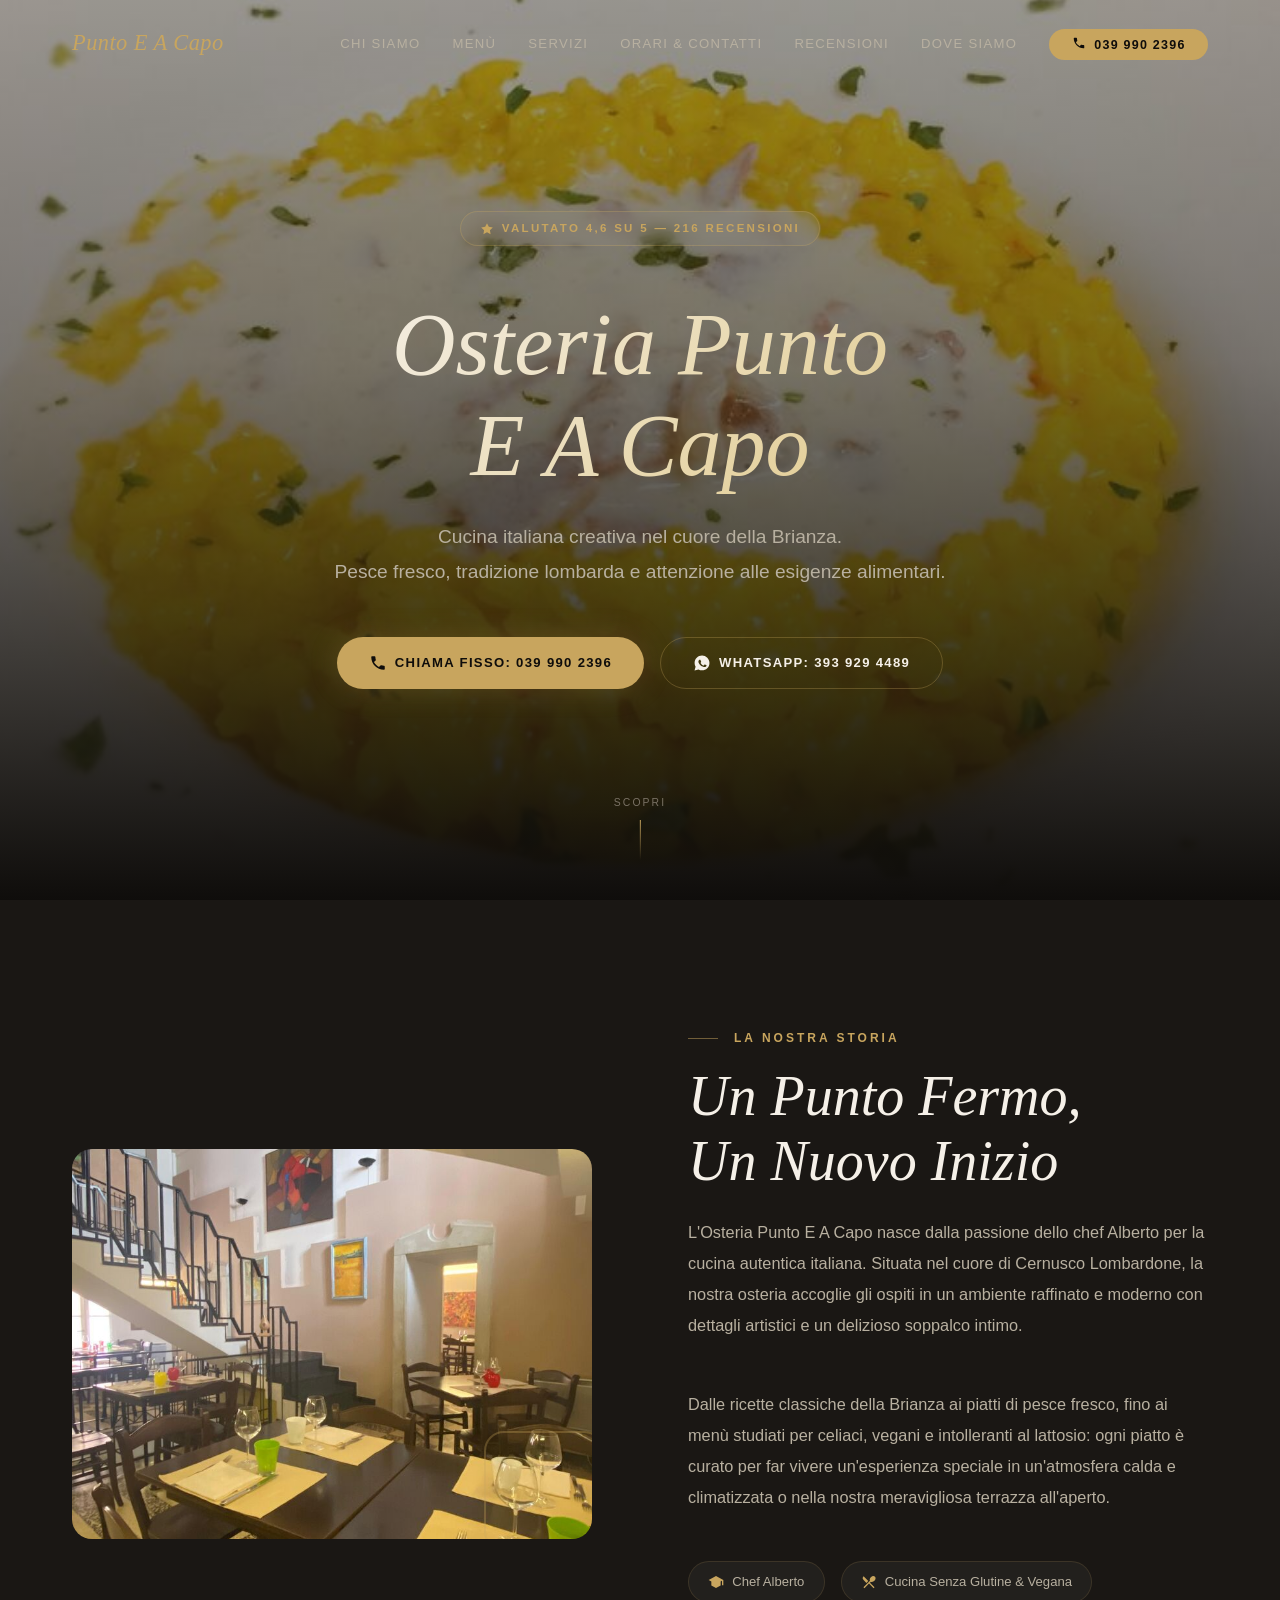
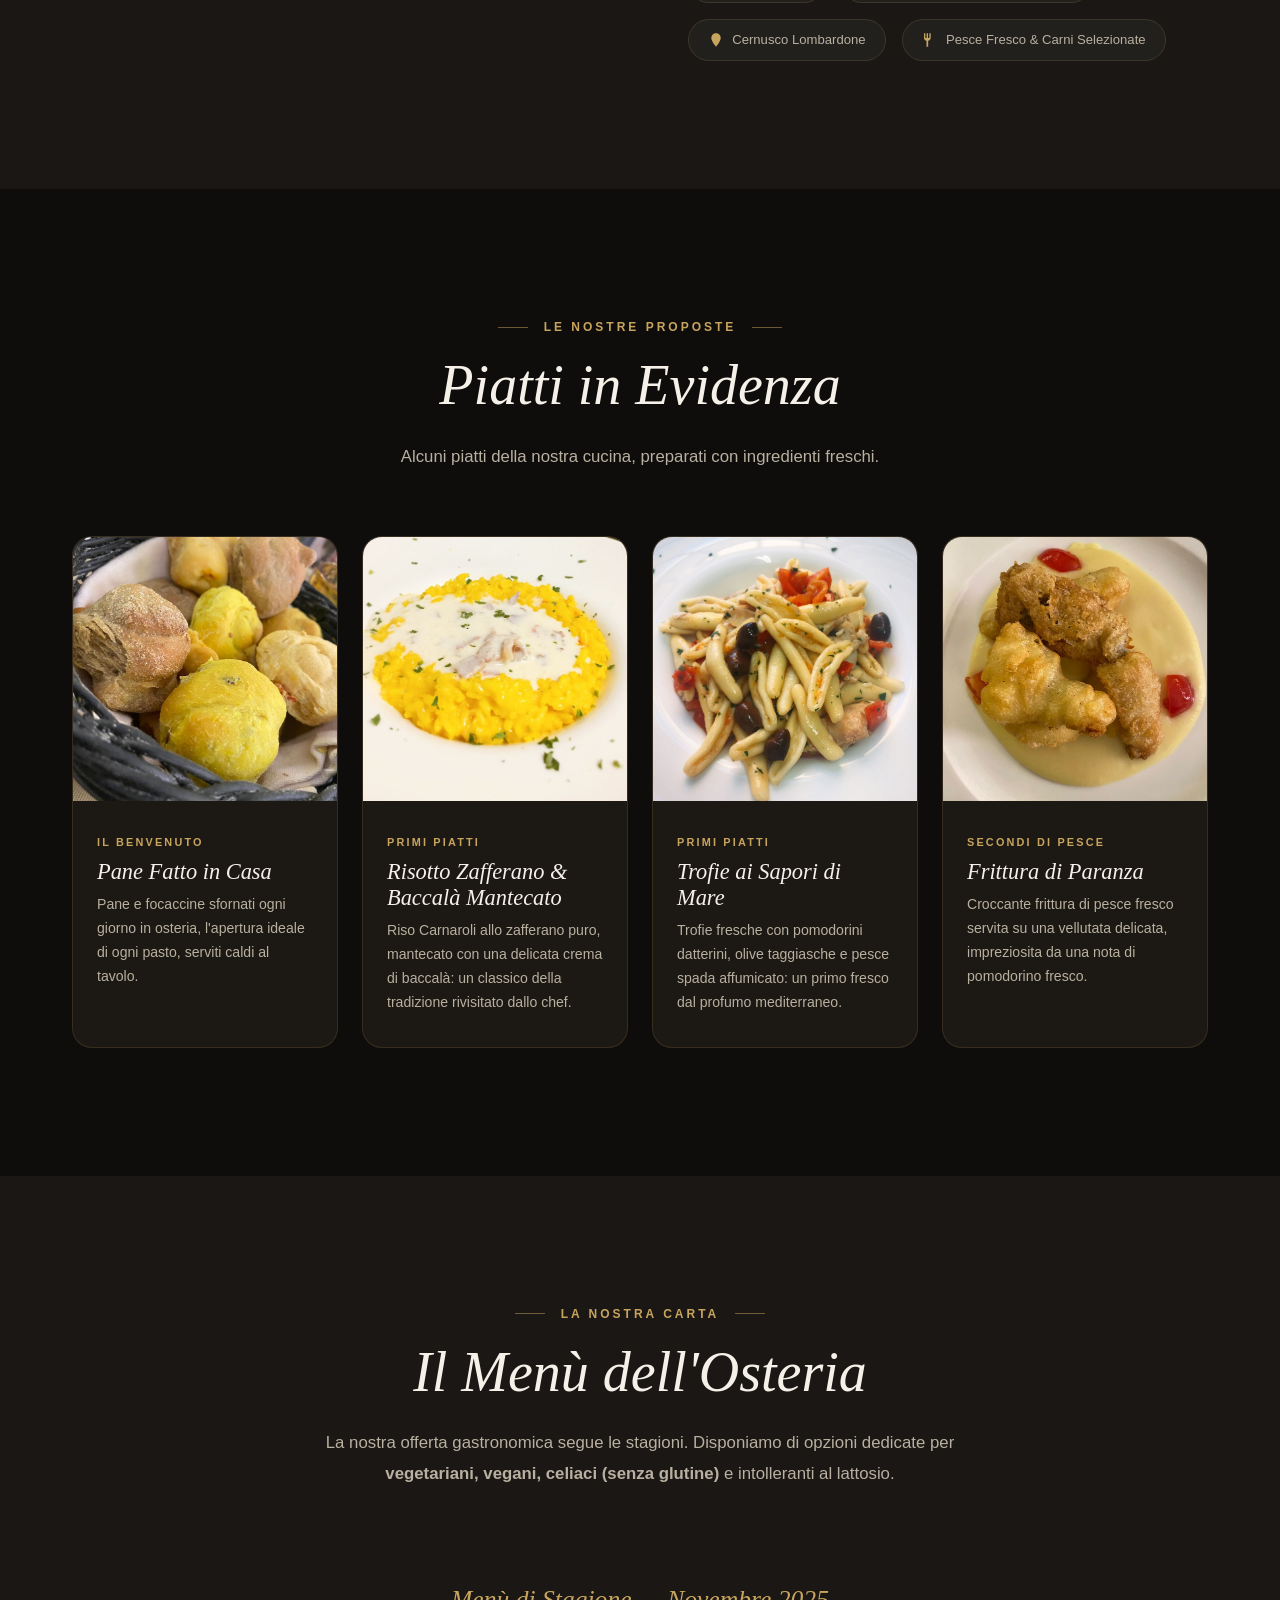
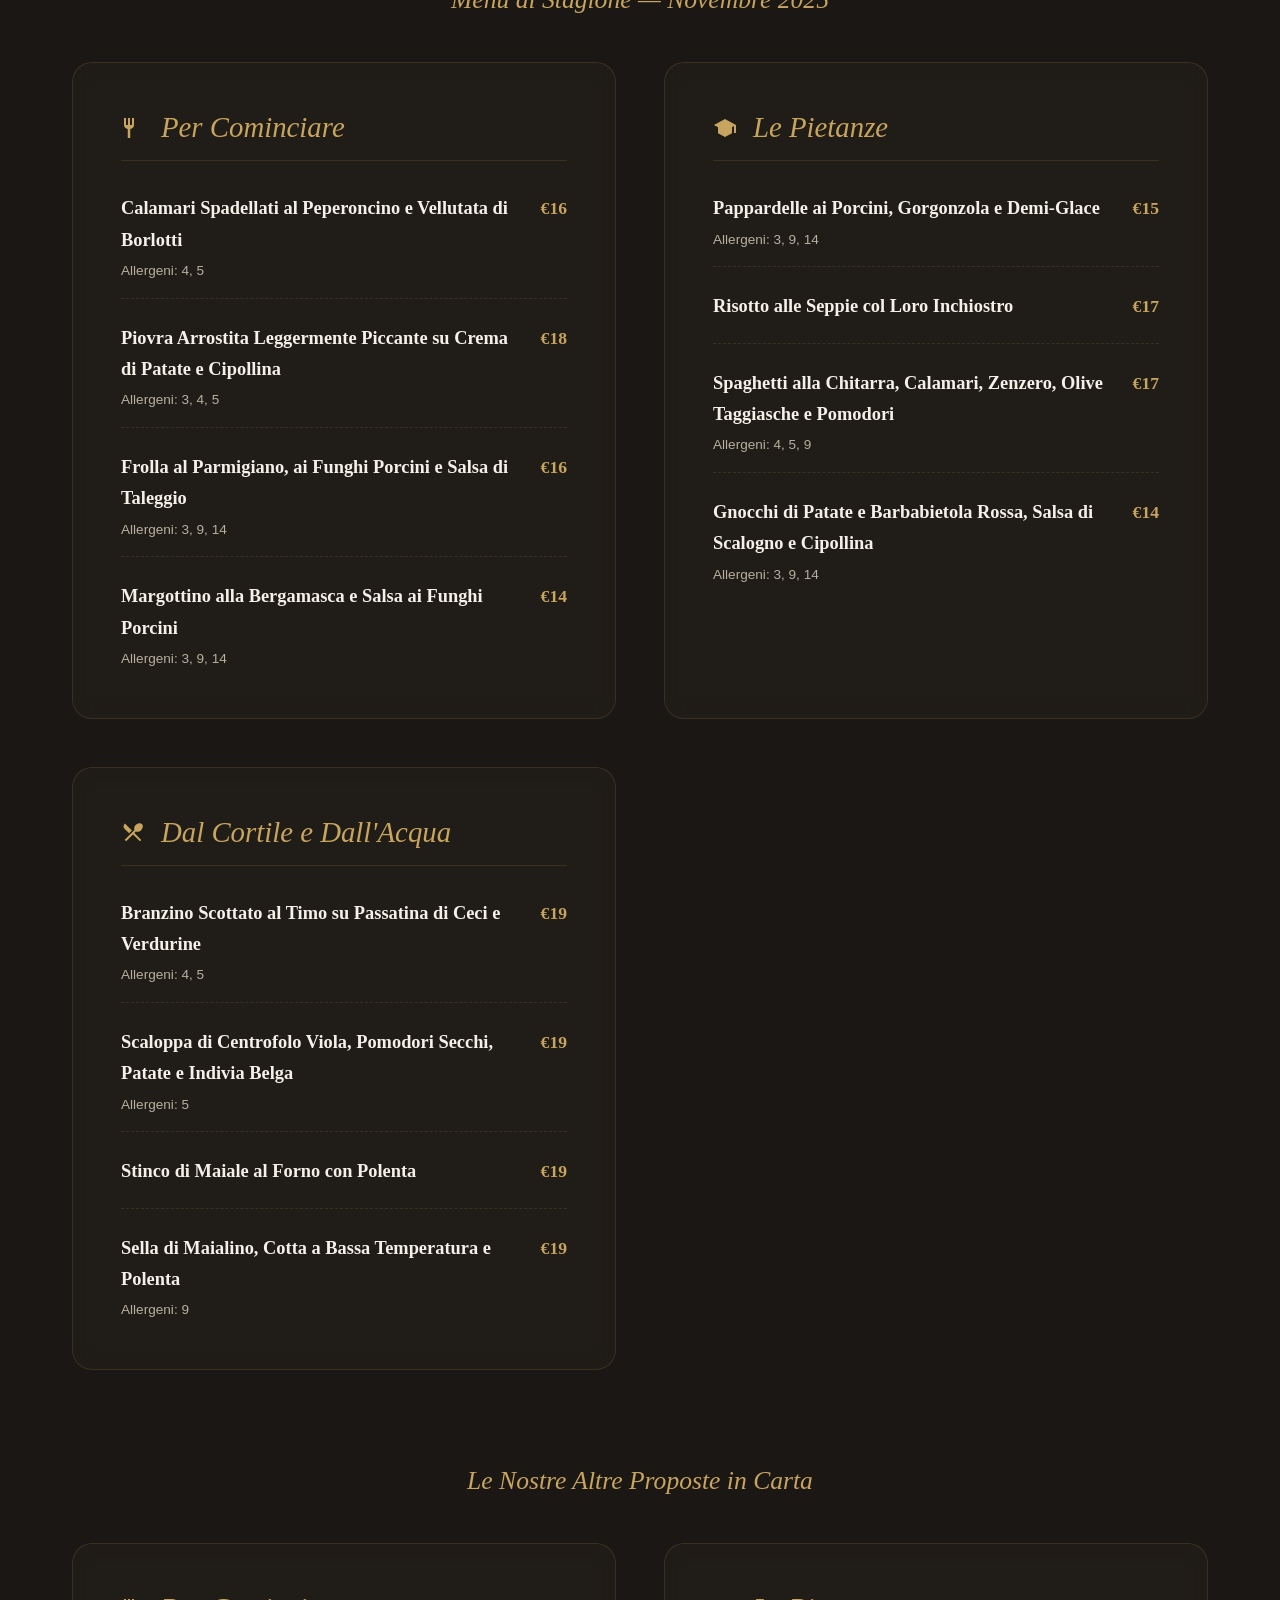
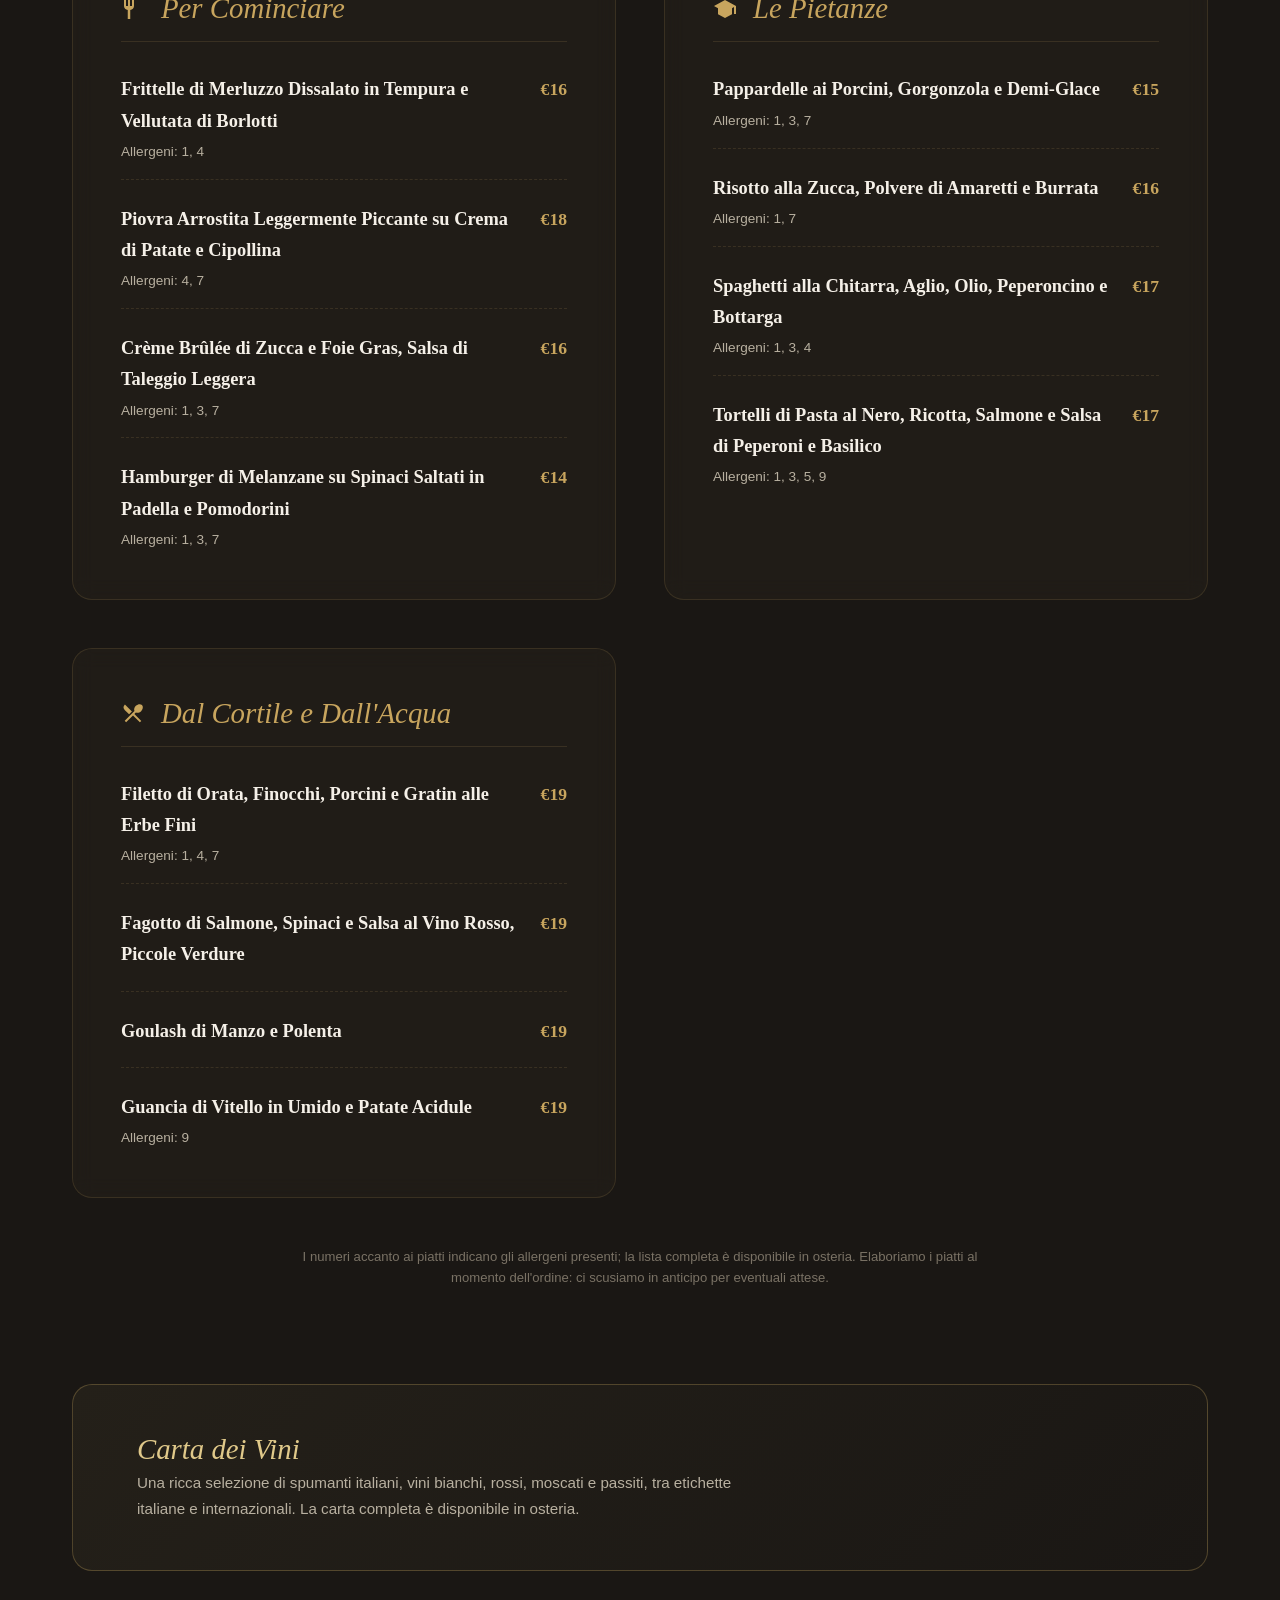
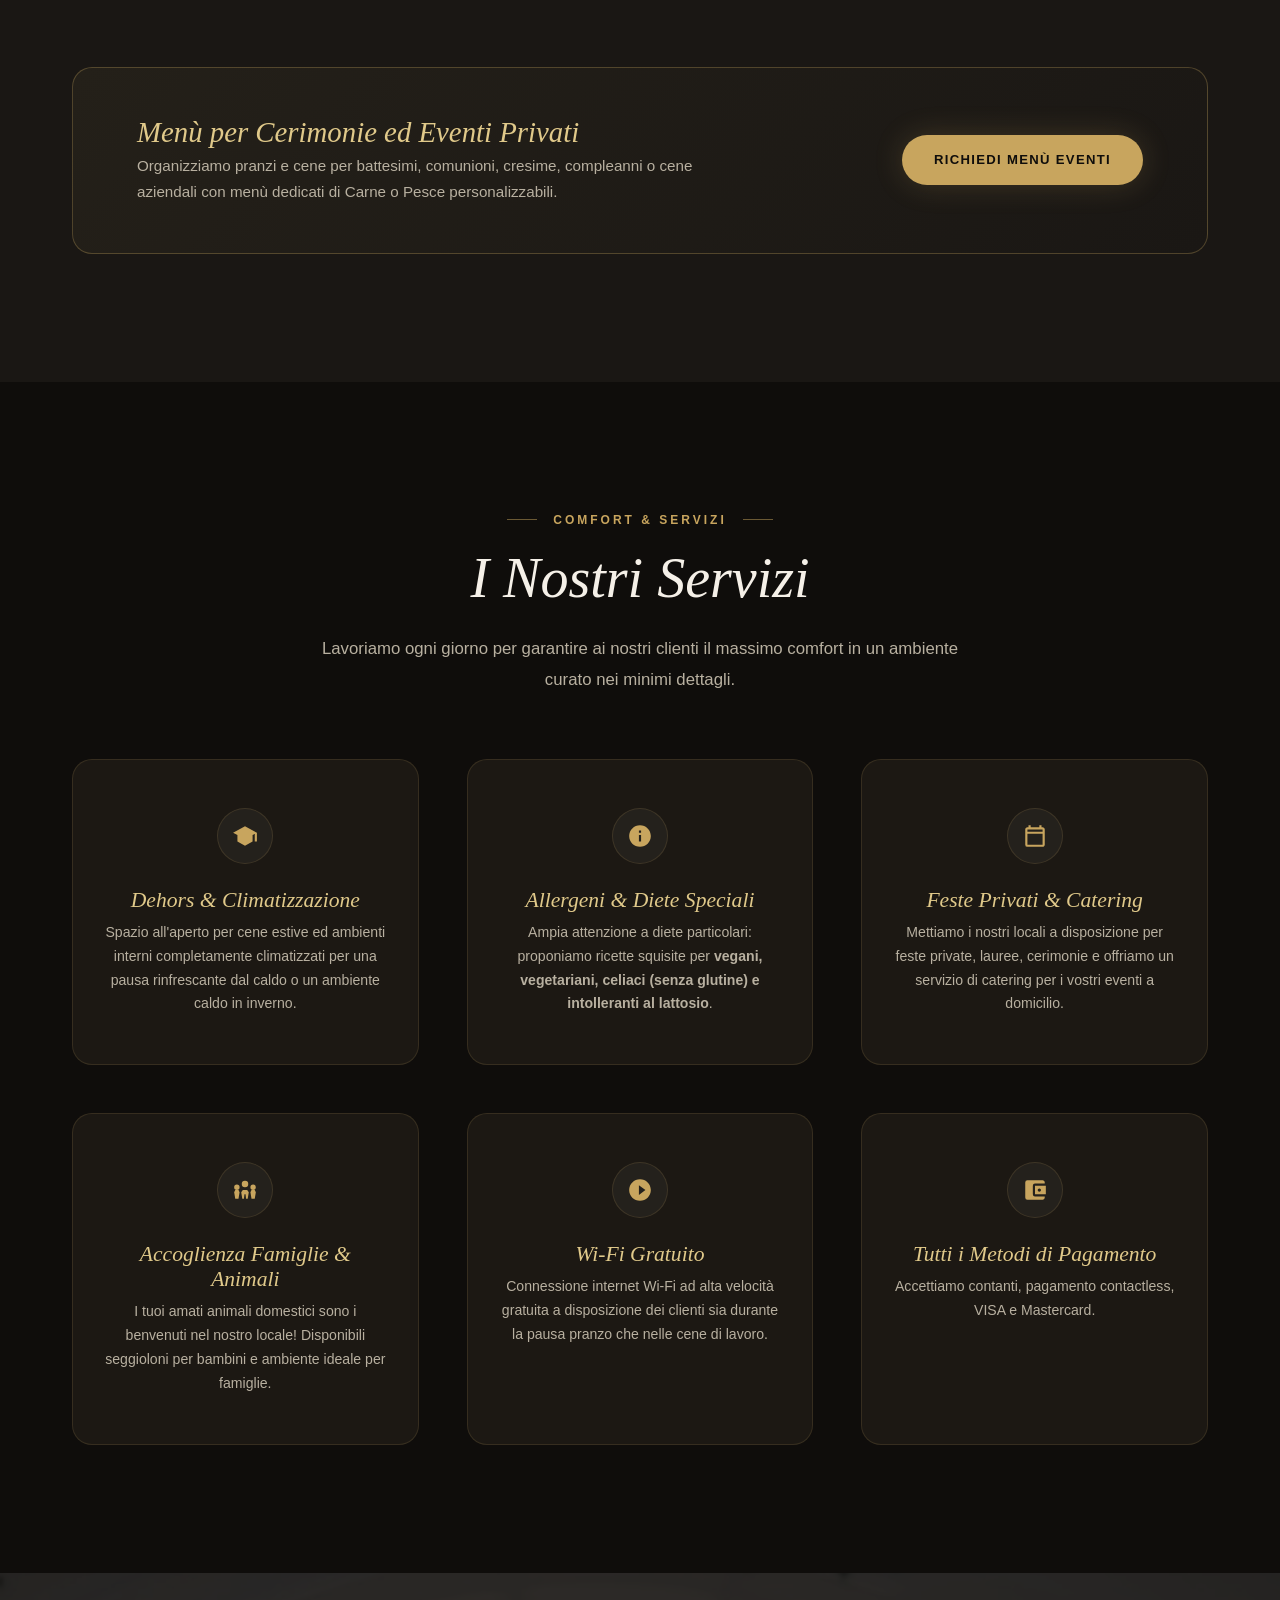
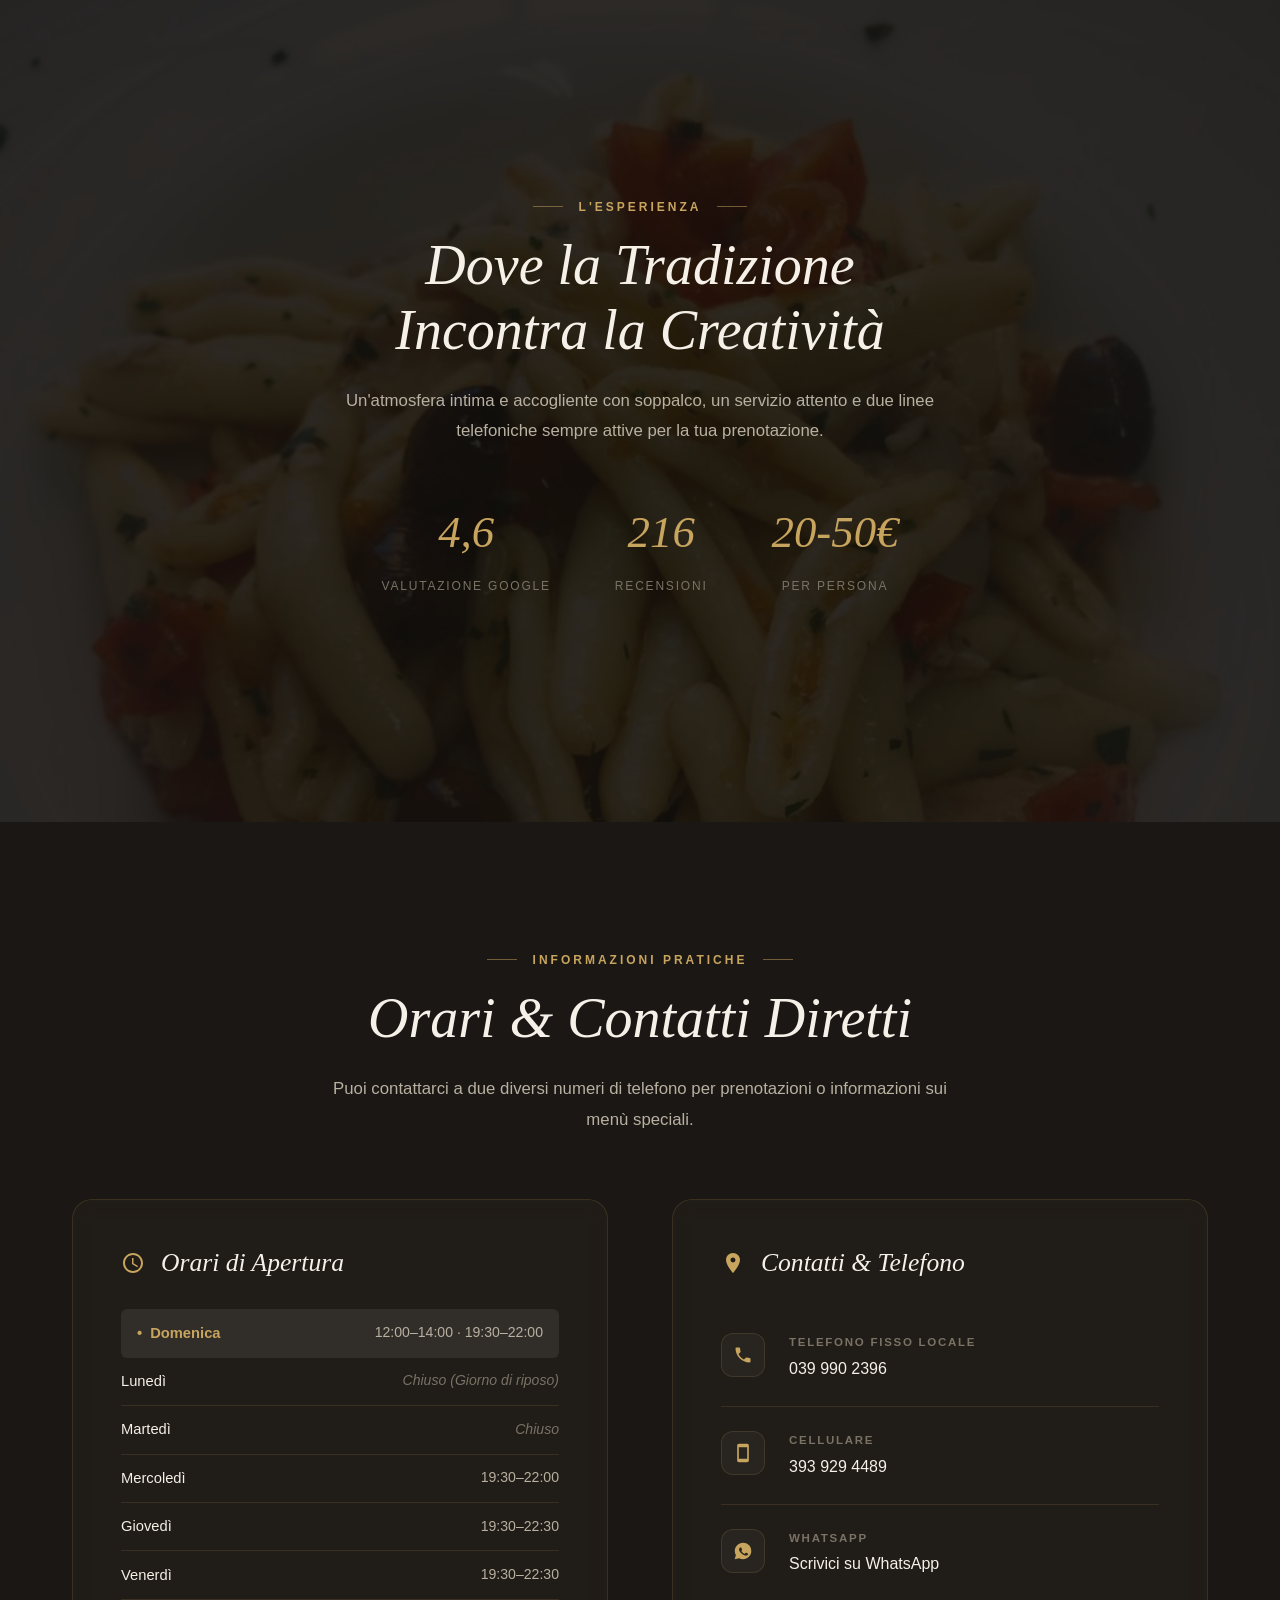
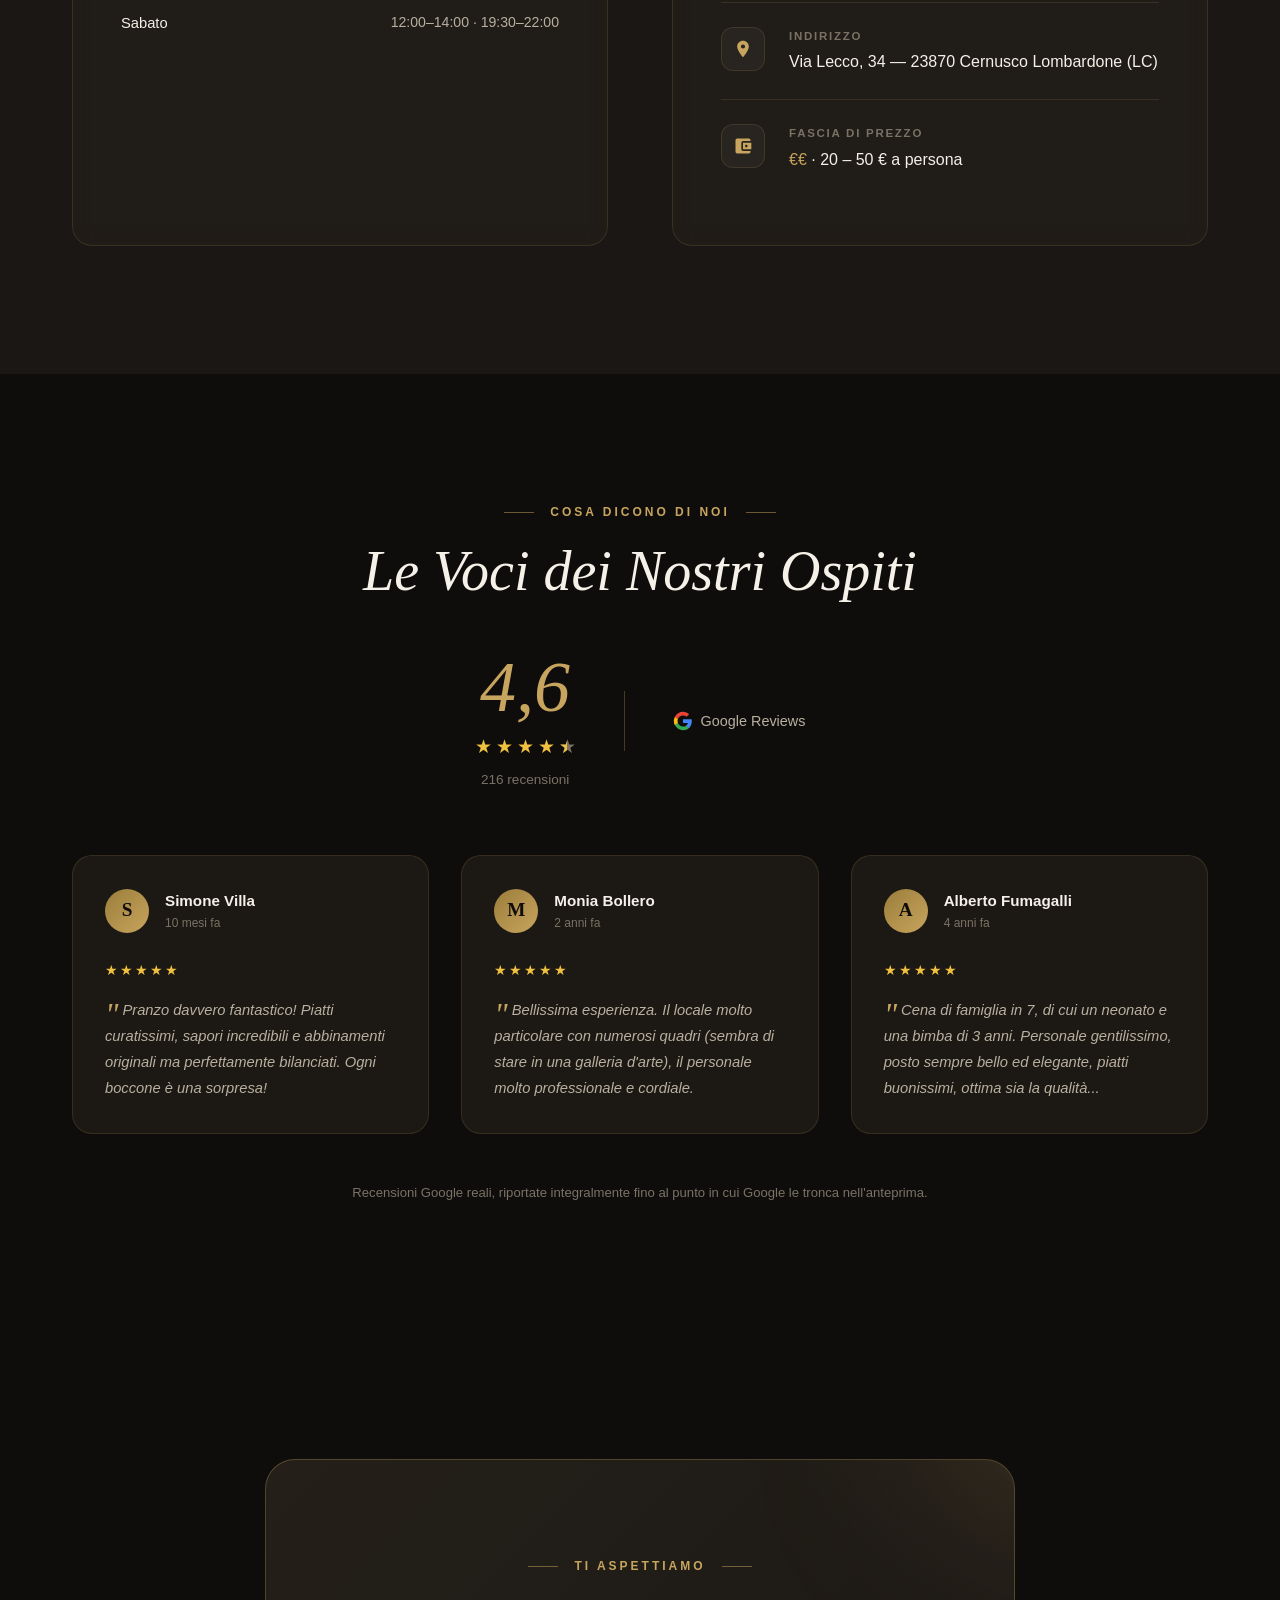
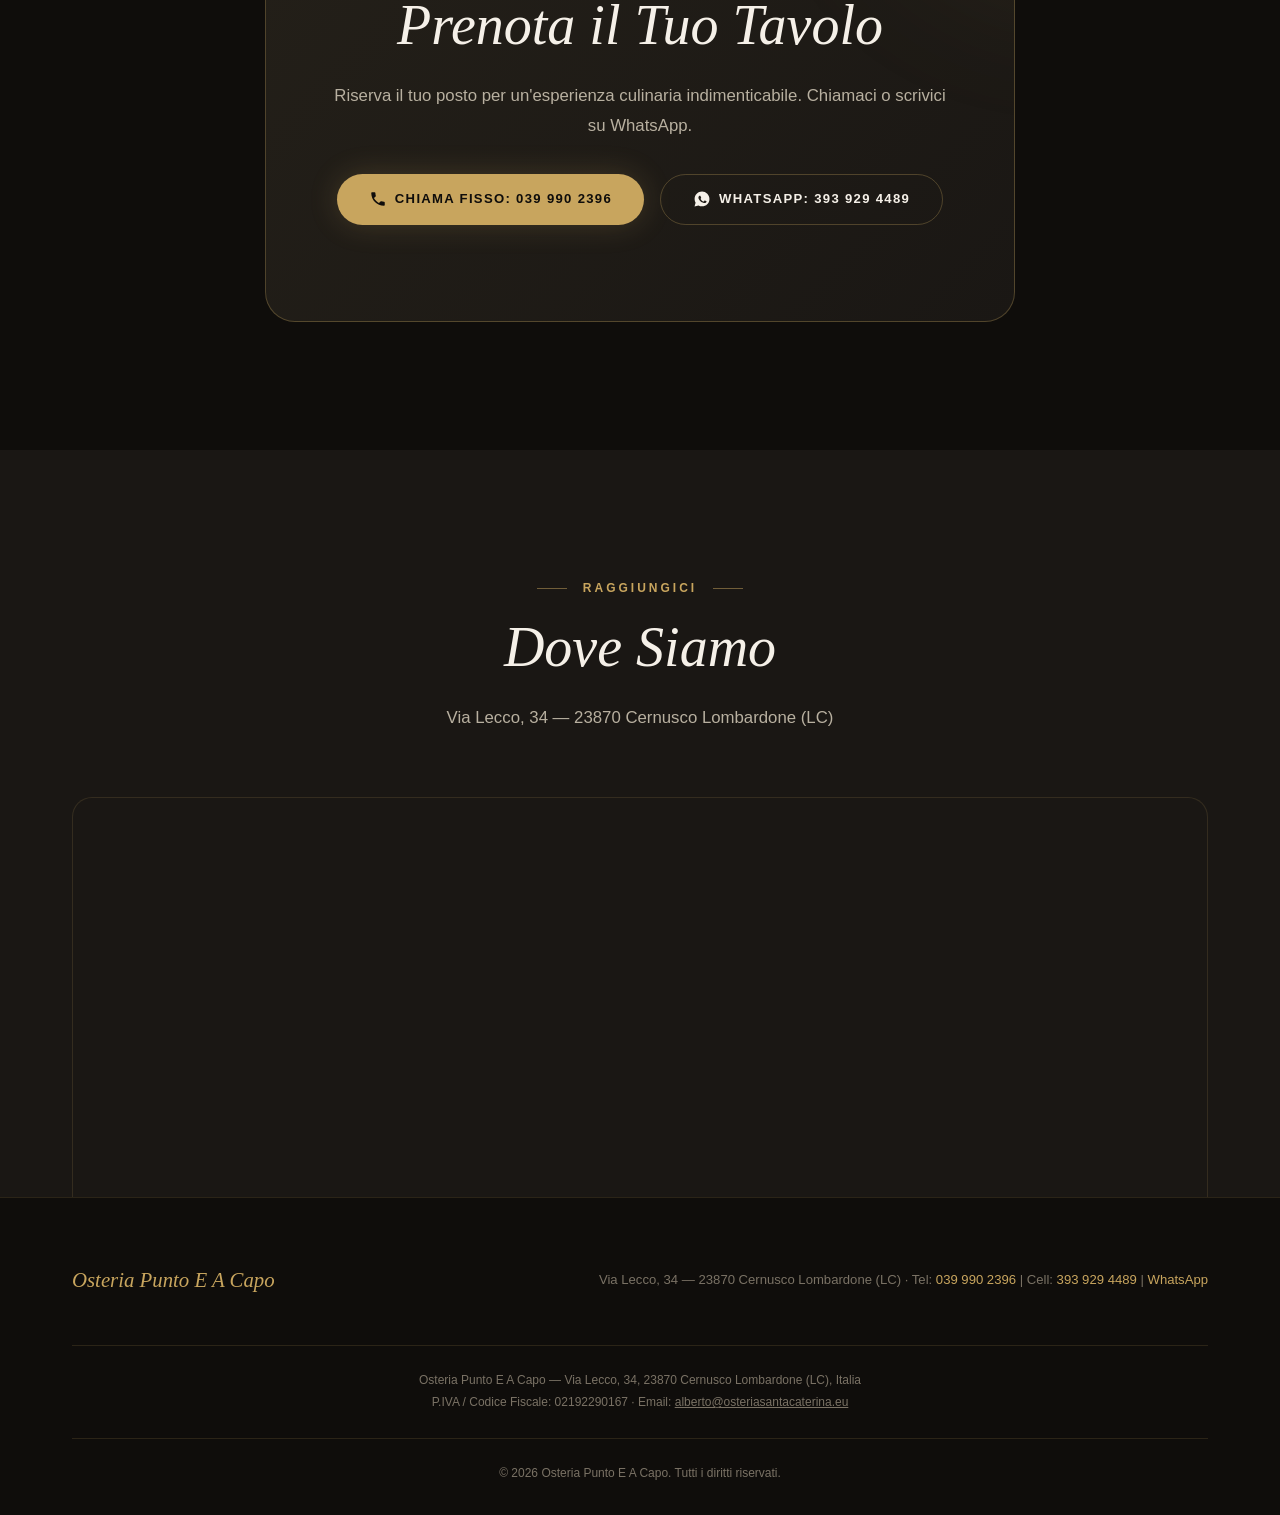
==== commit f8ac1f3a: "Sostituisce le recensioni finte con recensioni Google reali Rimuove le 3 testimonianze inventate (Ma" ====
--- a/index.html
+++ b/index.html
@@ -65,7 +65,7 @@
     <div class="hero-content">
       <div class="hero-badge">
         <svg width="14" height="14" viewBox="0 0 24 24" fill="currentColor"><path d="M12 2l3.09 6.26L22 9.27l-5 4.87 1.18 6.88L12 17.77l-6.18 3.25L7 14.14 2 9.27l6.91-1.01L12 2z"/></svg>
-        Valutato 4,6 su 5 — 215 Recensioni
+        Valutato 4,6 su 5 — 216 Recensioni
       </div>
       <h1>Osteria Punto<br>E A Capo</h1>
       <p class="hero-tagline">
@@ -479,7 +479,7 @@
           <span class="stat-label">Valutazione Google</span>
         </div>
         <div class="stat-item">
-          <span class="stat-value">215+</span>
+          <span class="stat-value">216</span>
           <span class="stat-label">Recensioni</span>
         </div>
         <div class="stat-item">
@@ -634,7 +634,7 @@
               <span class="star">★</span>
               <span class="star half">★</span>
             </div>
-            <div class="rating-count">215 recensioni</div>
+            <div class="rating-count">216 recensioni</div>
           </div>
           <div class="rating-divider"></div>
           <div class="rating-source">
@@ -648,48 +648,51 @@
         <!-- Review 1 -->
         <div class="review-card reveal" id="review-1">
           <div class="review-card-header">
-            <div class="review-avatar">M</div>
+            <div class="review-avatar">S</div>
             <div>
-              <div class="review-author">Marco B.</div>
-              <div class="review-date">3 settimane fa</div>
+              <div class="review-author">Simone Villa</div>
+              <div class="review-date">10 mesi fa</div>
             </div>
           </div>
           <div class="review-stars">
             <span class="star">★</span><span class="star">★</span><span class="star">★</span><span class="star">★</span><span class="star">★</span>
           </div>
-          <p class="review-text">Cucina eccellente e servizio impeccabile. Il risotto ai frutti di mare era semplicemente perfetto, cremoso e saporito al punto giusto. Ambiente intimo e accogliente, torneremo sicuramente.</p>
+          <p class="review-text">Pranzo davvero fantastico! Piatti curatissimi, sapori incredibili e abbinamenti originali ma perfettamente bilanciati. Ogni boccone è una sorpresa!</p>
         </div>
 
         <!-- Review 2 -->
         <div class="review-card reveal reveal-delay-1" id="review-2">
           <div class="review-card-header">
-            <div class="review-avatar">L</div>
+            <div class="review-avatar">M</div>
             <div>
-              <div class="review-author">Laura T.</div>
-              <div class="review-date">1 mese fa</div>
+              <div class="review-author">Monia Bollero</div>
+              <div class="review-date">2 anni fa</div>
             </div>
           </div>
           <div class="review-stars">
             <span class="star">★</span><span class="star">★</span><span class="star">★</span><span class="star">★</span><span class="star">★</span>
           </div>
-          <p class="review-text">Una vera scoperta! Lo chef Alberto propone piatti creativi ma rispettosi della tradizione. Il pesce è sempre freschissimo e ci sono opzioni senza glutine fantastiche.</p>
+          <p class="review-text">Bellissima esperienza. Il locale molto particolare con numerosi quadri (sembra di stare in una galleria d'arte), il personale molto professionale e cordiale.</p>
         </div>
 
         <!-- Review 3 -->
         <div class="review-card reveal reveal-delay-2" id="review-3">
           <div class="review-card-header">
-            <div class="review-avatar">G</div>
+            <div class="review-avatar">A</div>
             <div>
-              <div class="review-author">Giovanni R.</div>
-              <div class="review-date">2 mesi fa</div>
+              <div class="review-author">Alberto Fumagalli</div>
+              <div class="review-date">4 anni fa</div>
             </div>
           </div>
           <div class="review-stars">
             <span class="star">★</span><span class="star">★</span><span class="star">★</span><span class="star">★</span><span class="star">★</span>
           </div>
-          <p class="review-text">Abbiamo festeggiato il nostro anniversario nel soppalco e non potevamo scegliere posto migliore. Atmosfera romantica, piatti deliziosi e personale gentilissimo.</p>
-        </div>
-      </div>
+          <p class="review-text">Cena di famiglia in 7, di cui un neonato e una bimba di 3 anni. Personale gentilissimo, posto sempre bello ed elegante, piatti buonissimi, ottima sia la qualità...</p>
+        </div>
+      </div>
+      <p class="menu-allergen-note reveal" style="margin-top: var(--space-2xl);">
+        Recensioni Google reali, riportate integralmente fino al punto in cui Google le tronca nell'anteprima.
+      </p>
     </div>
   </section>
 
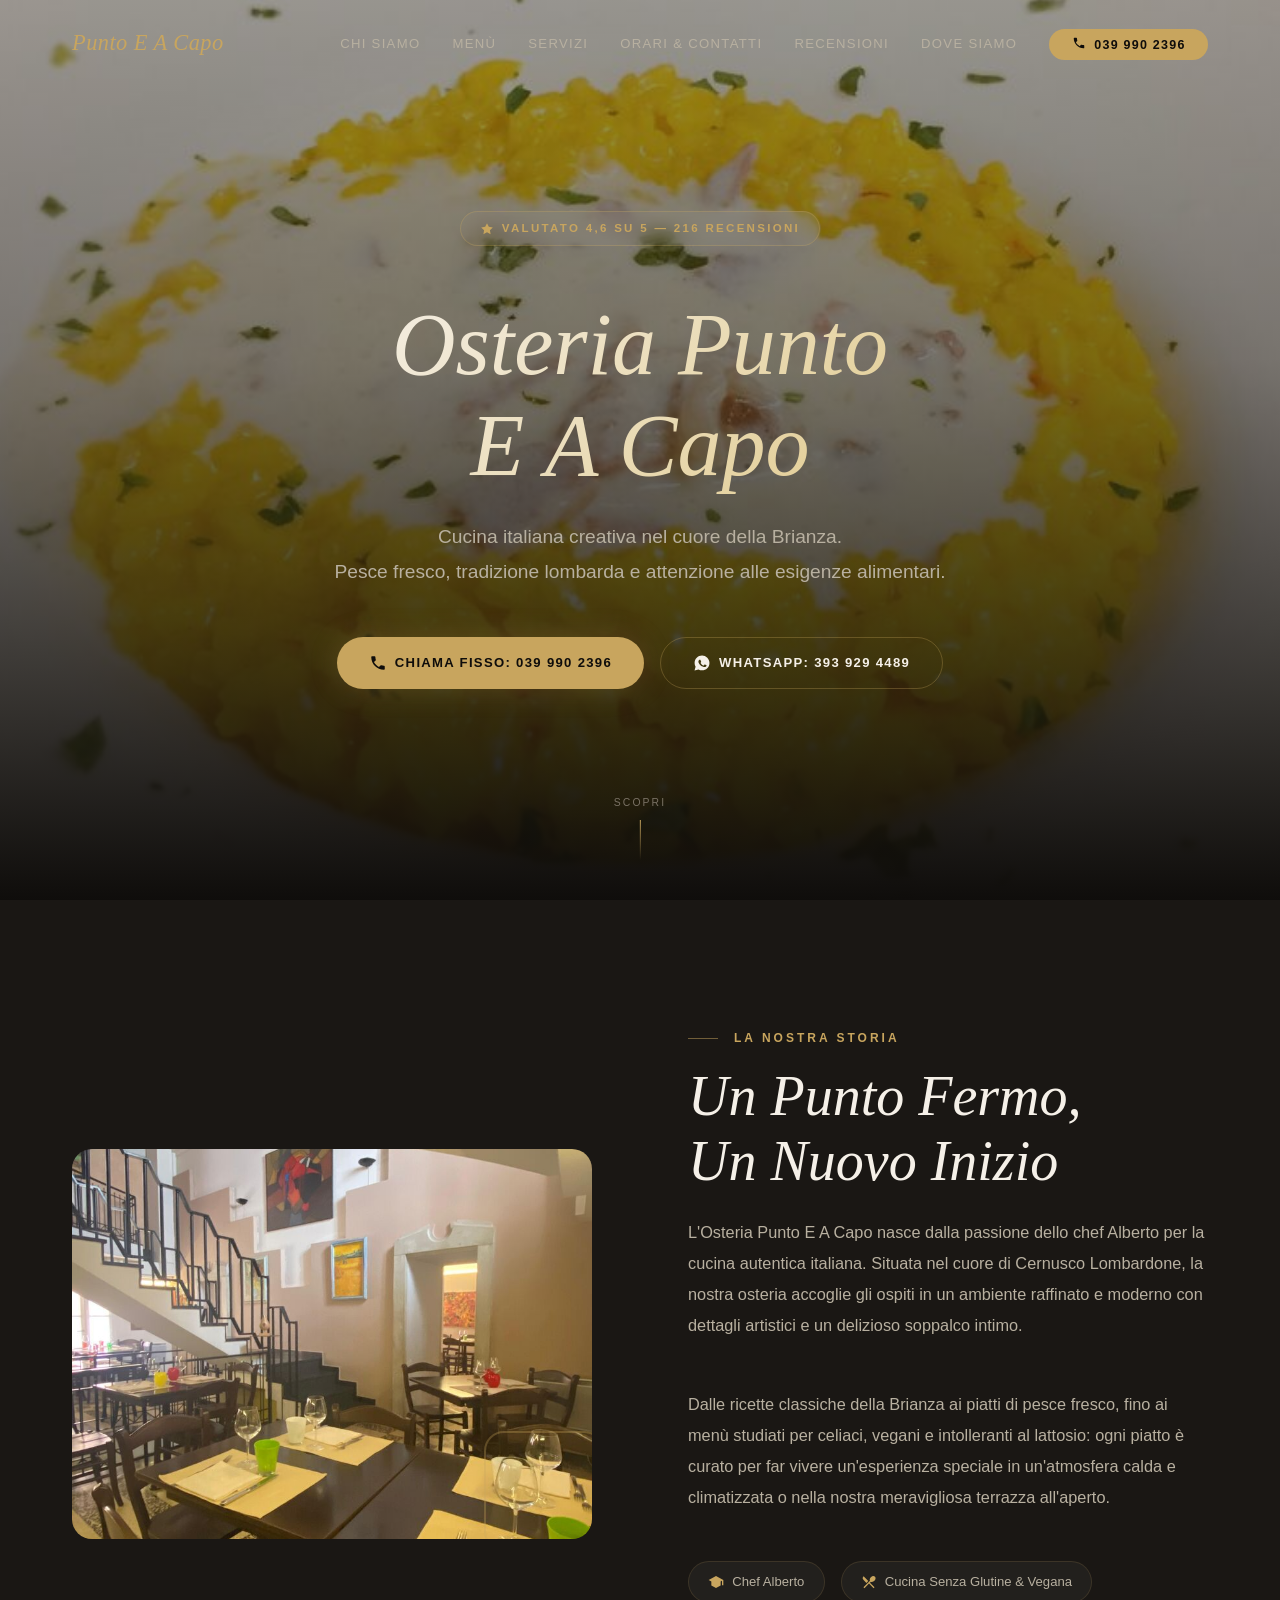
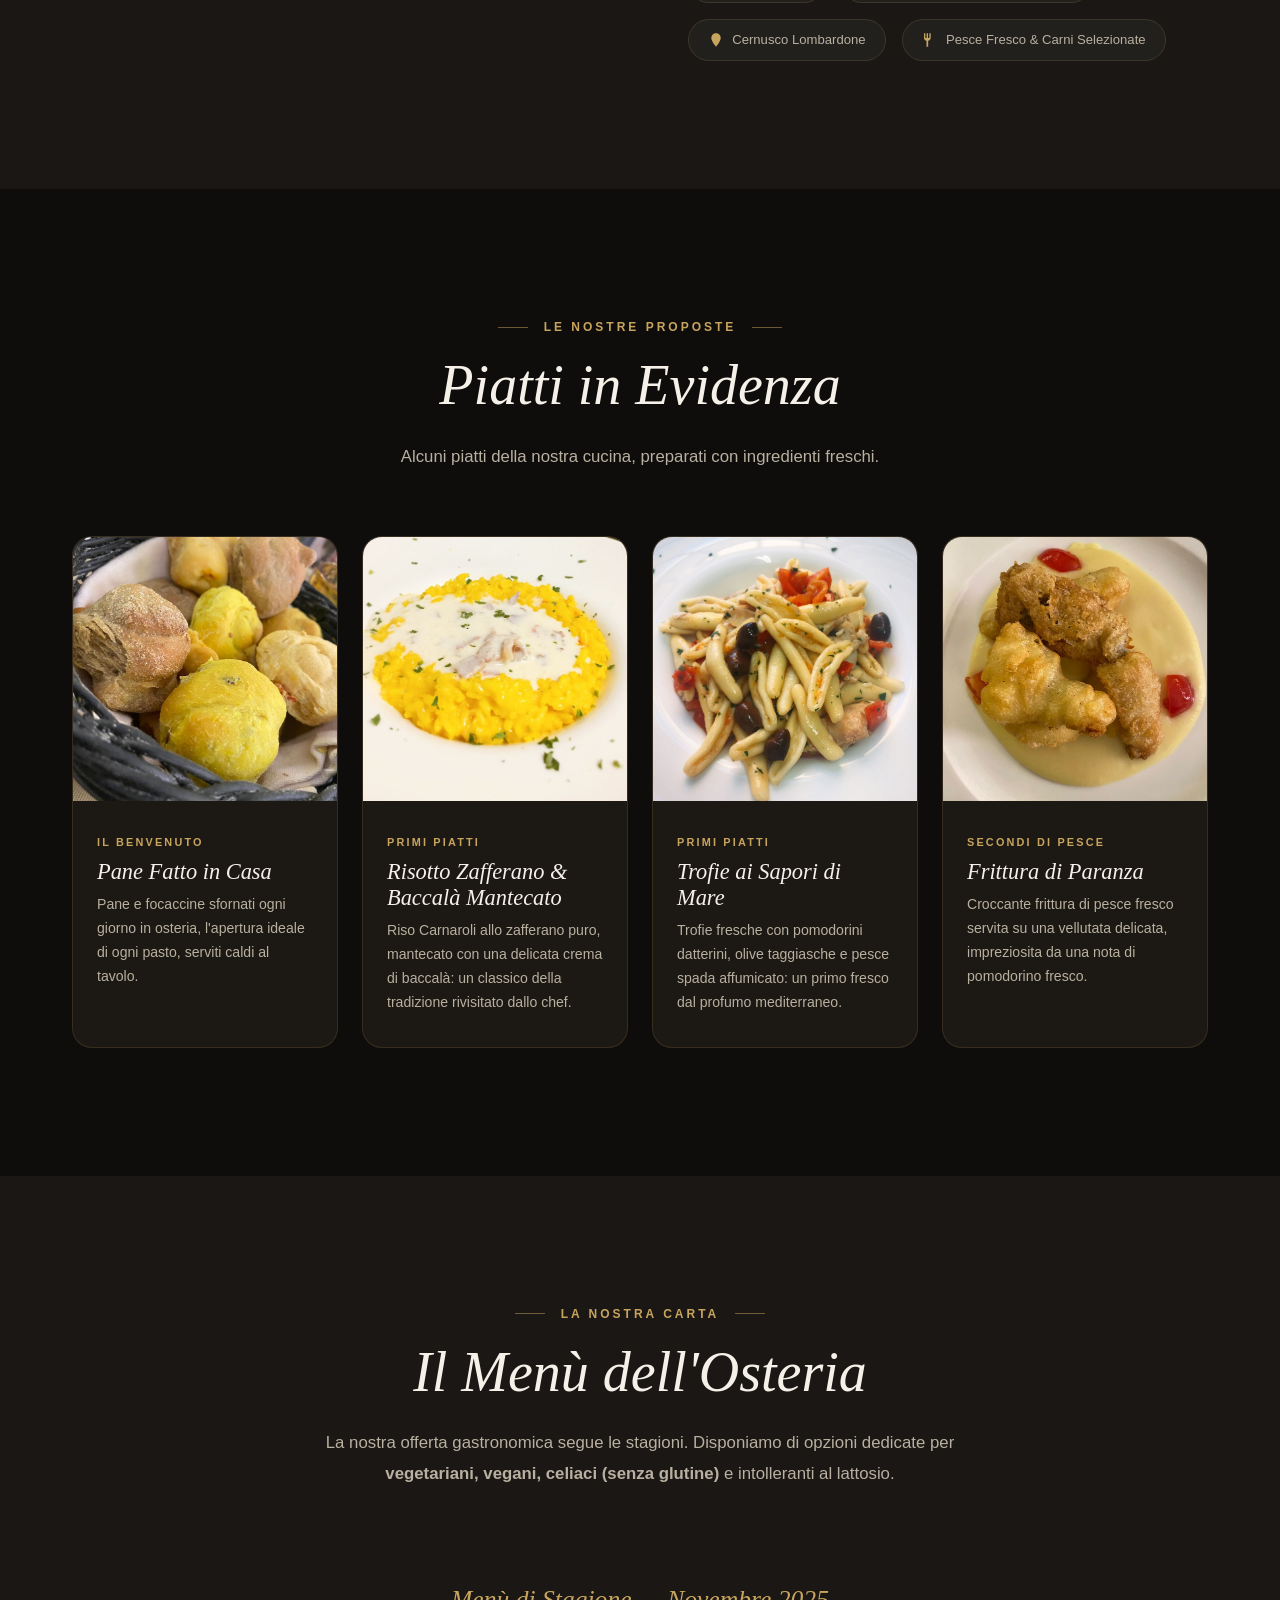
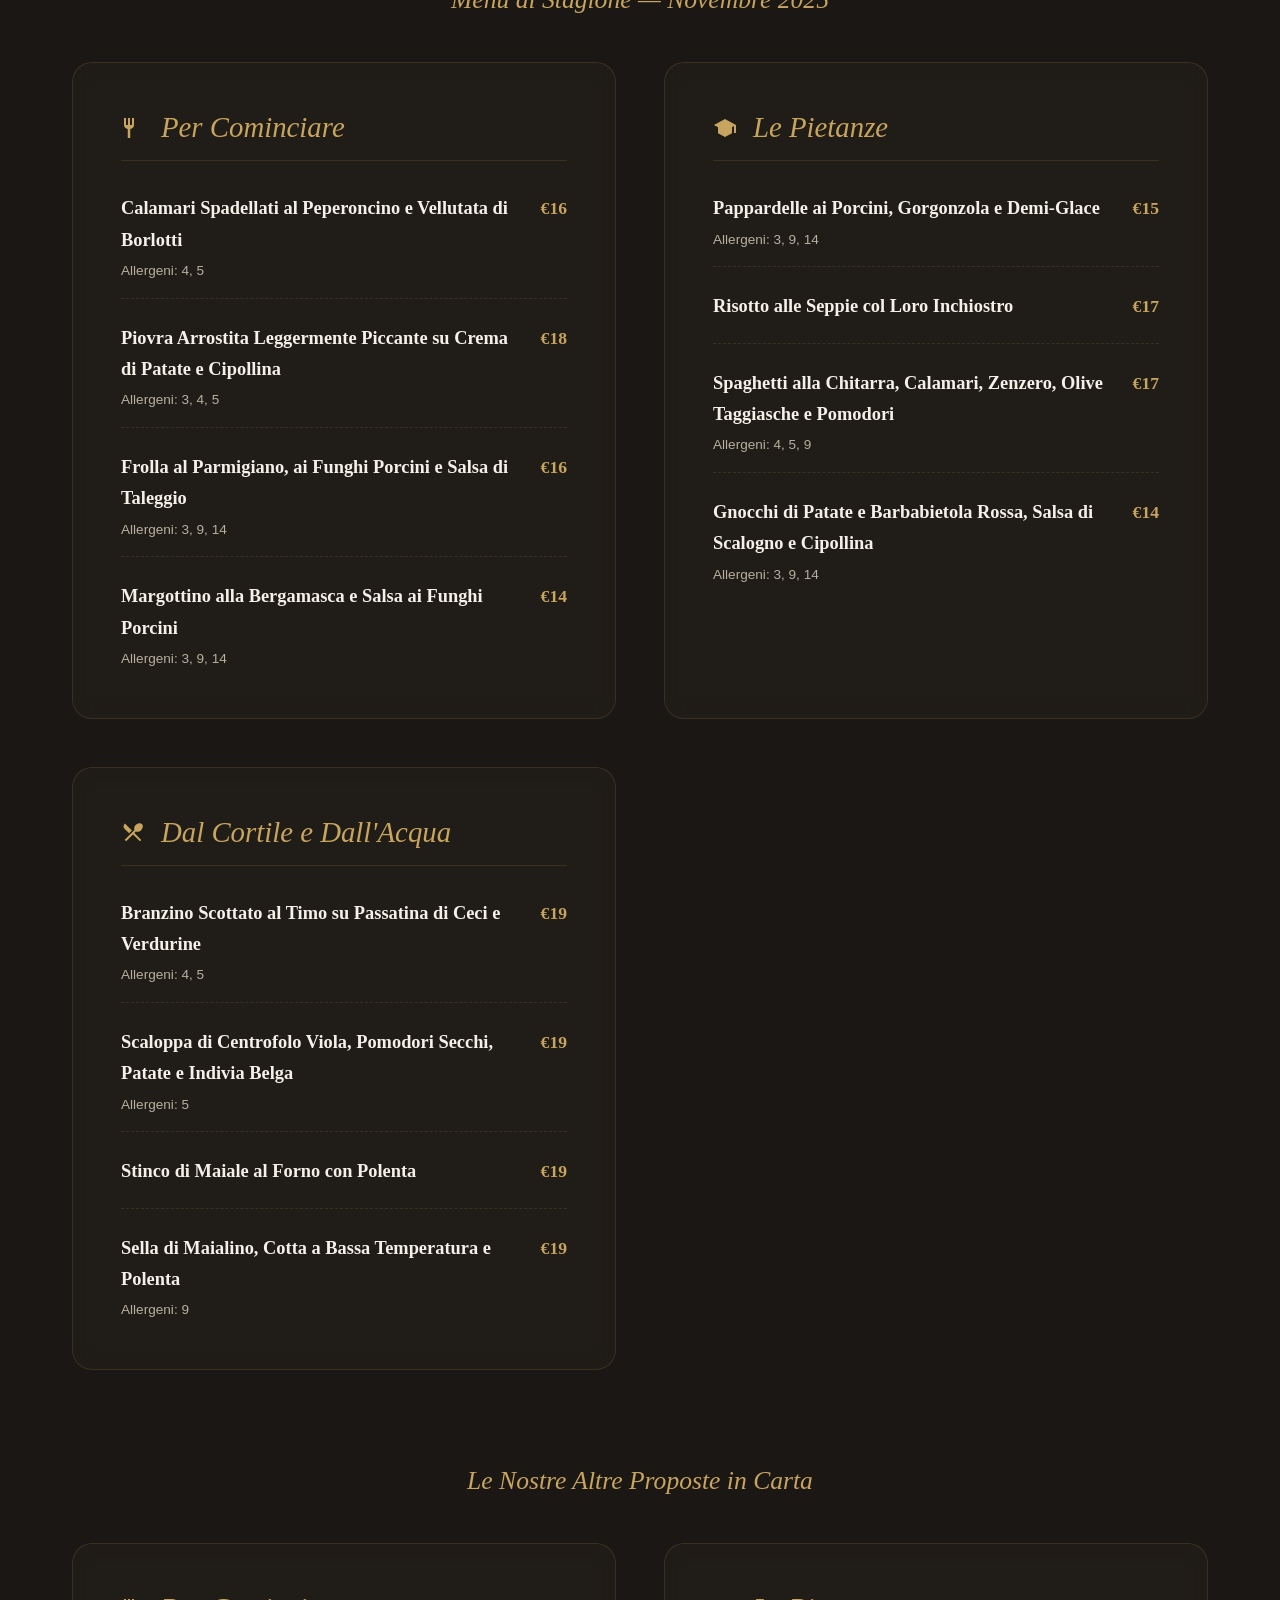
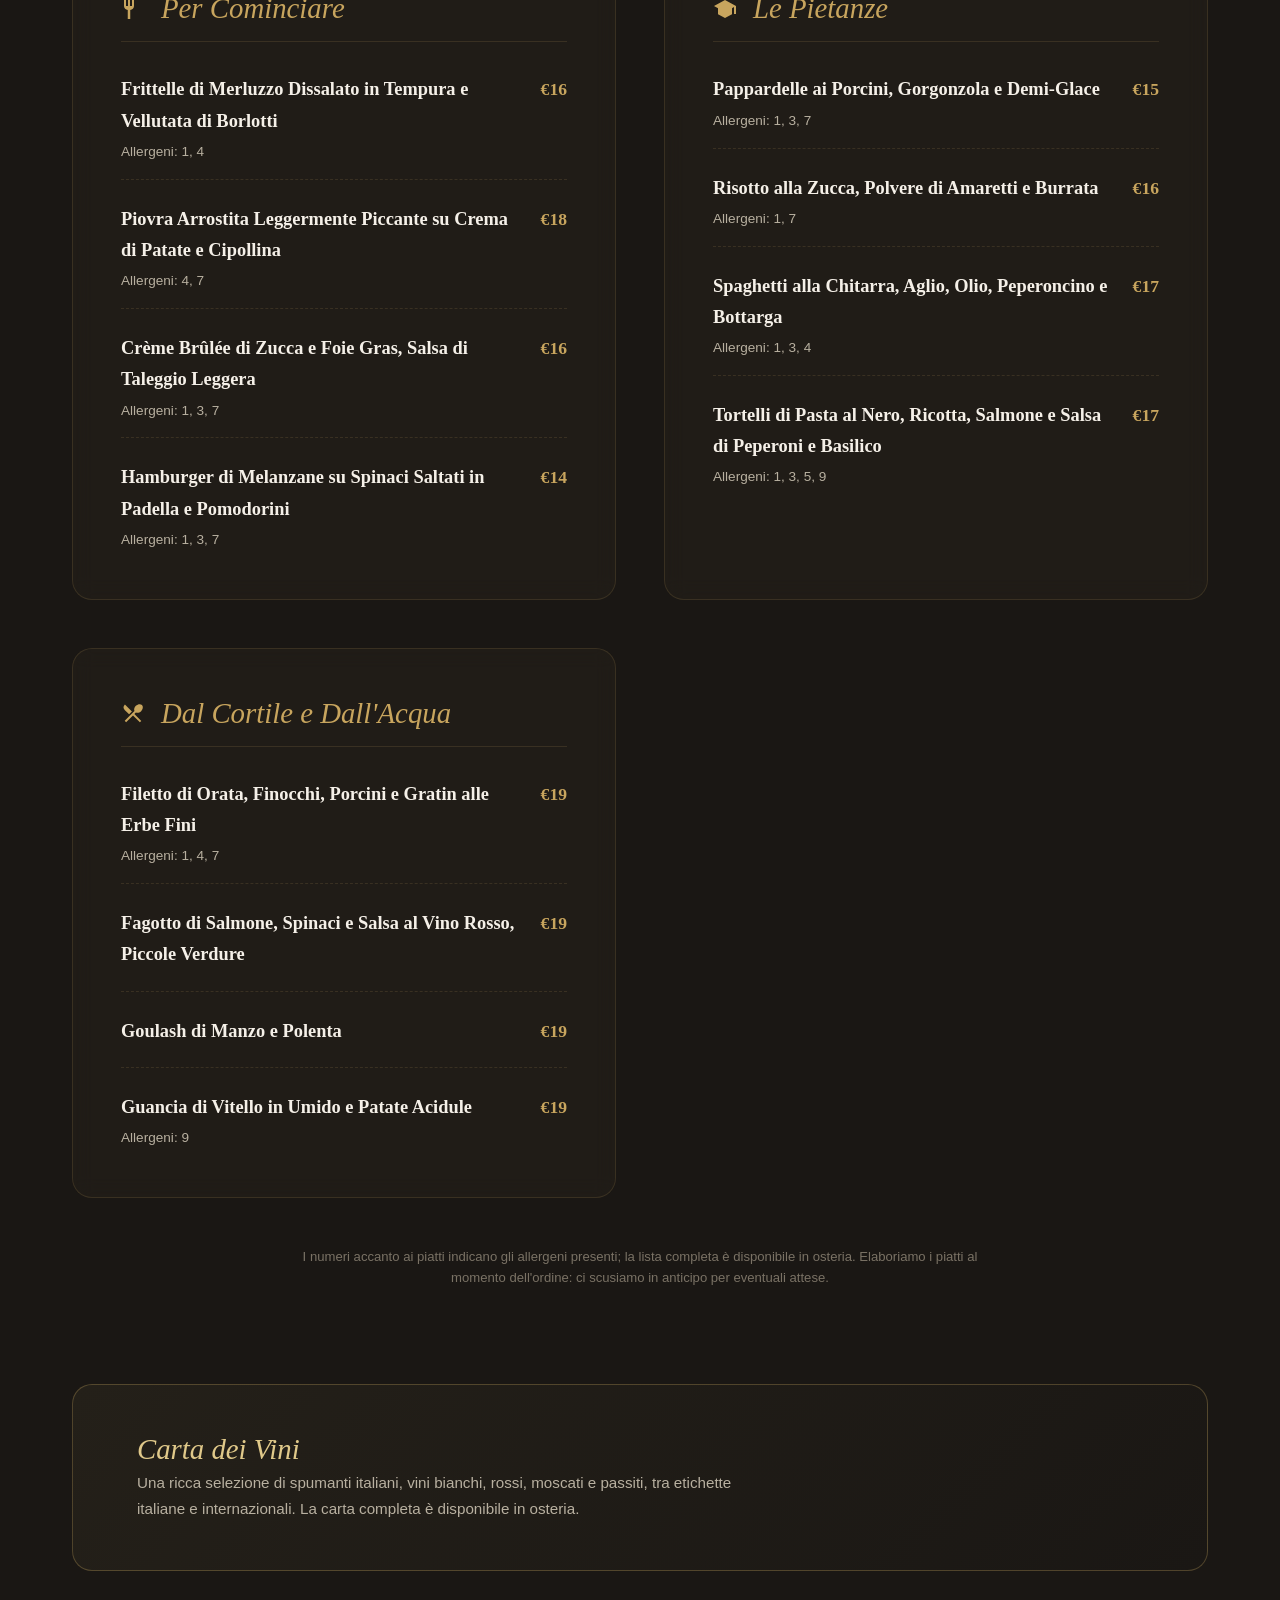
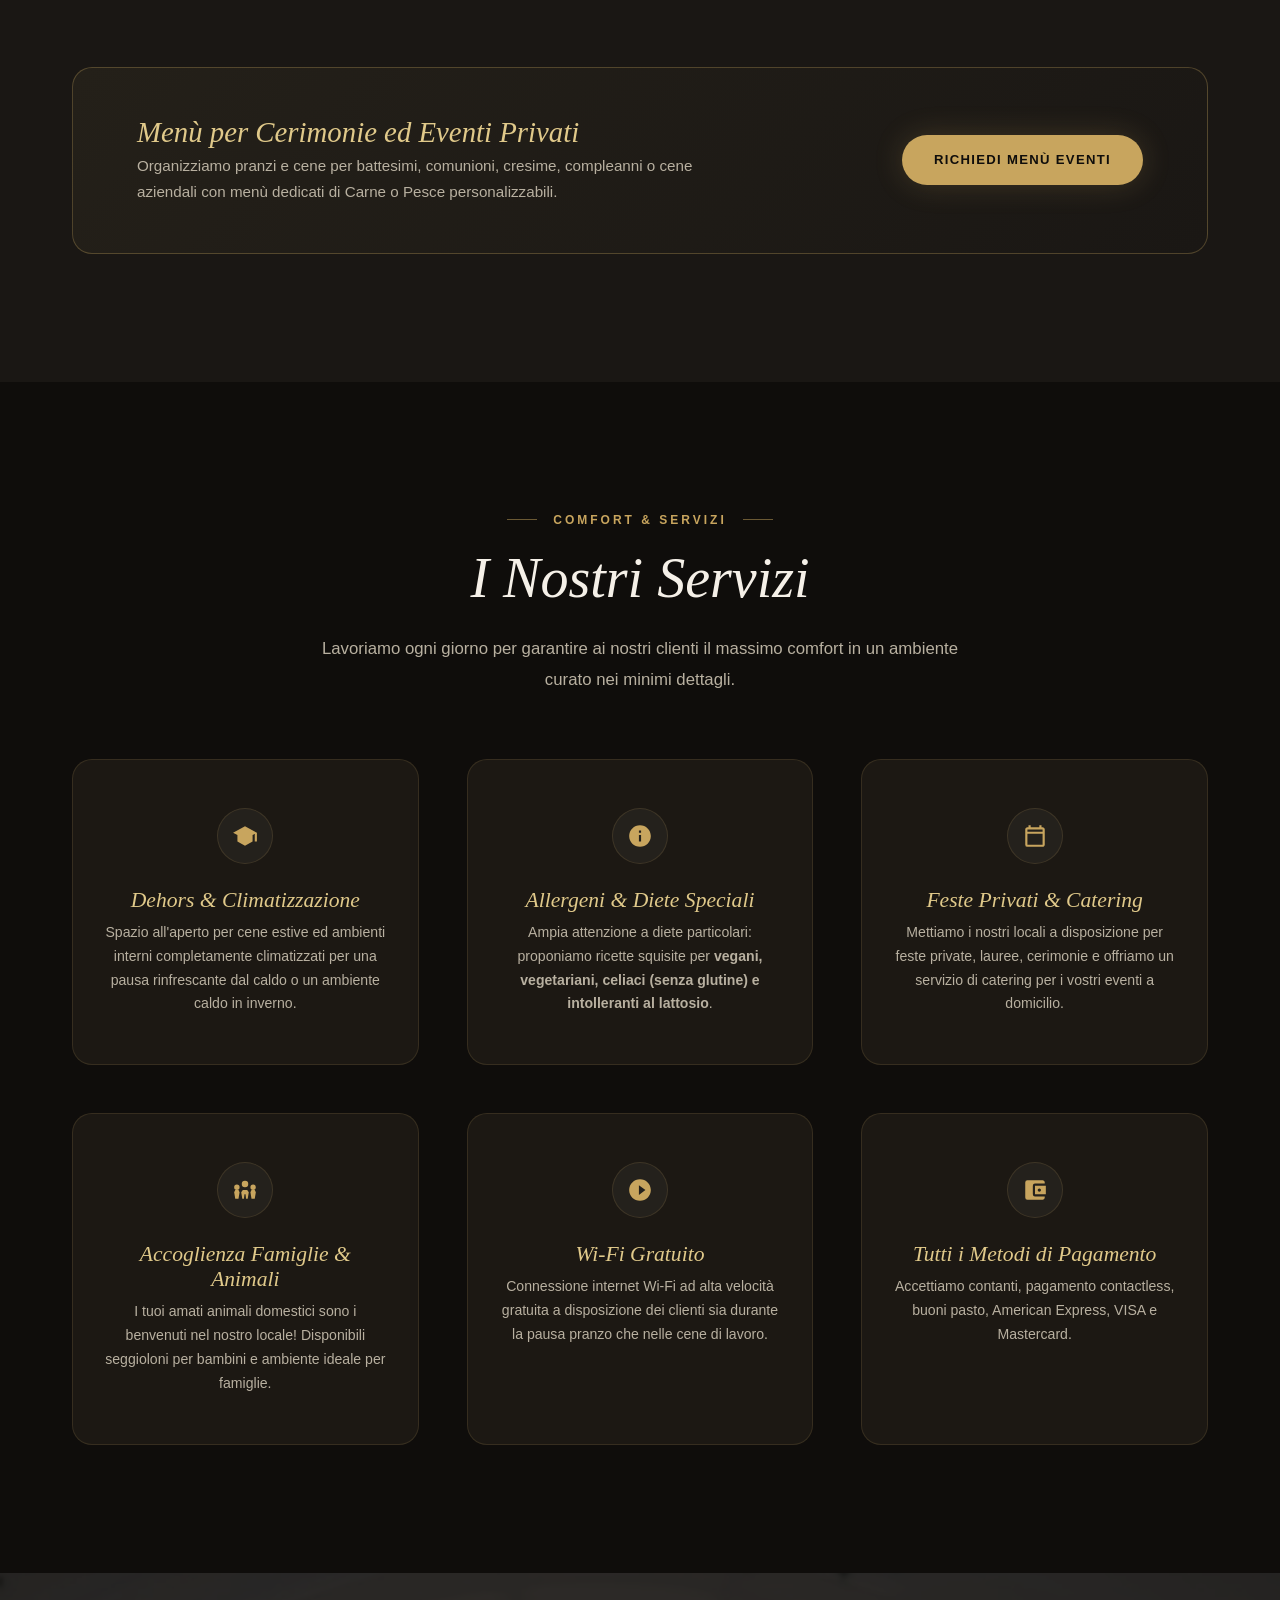
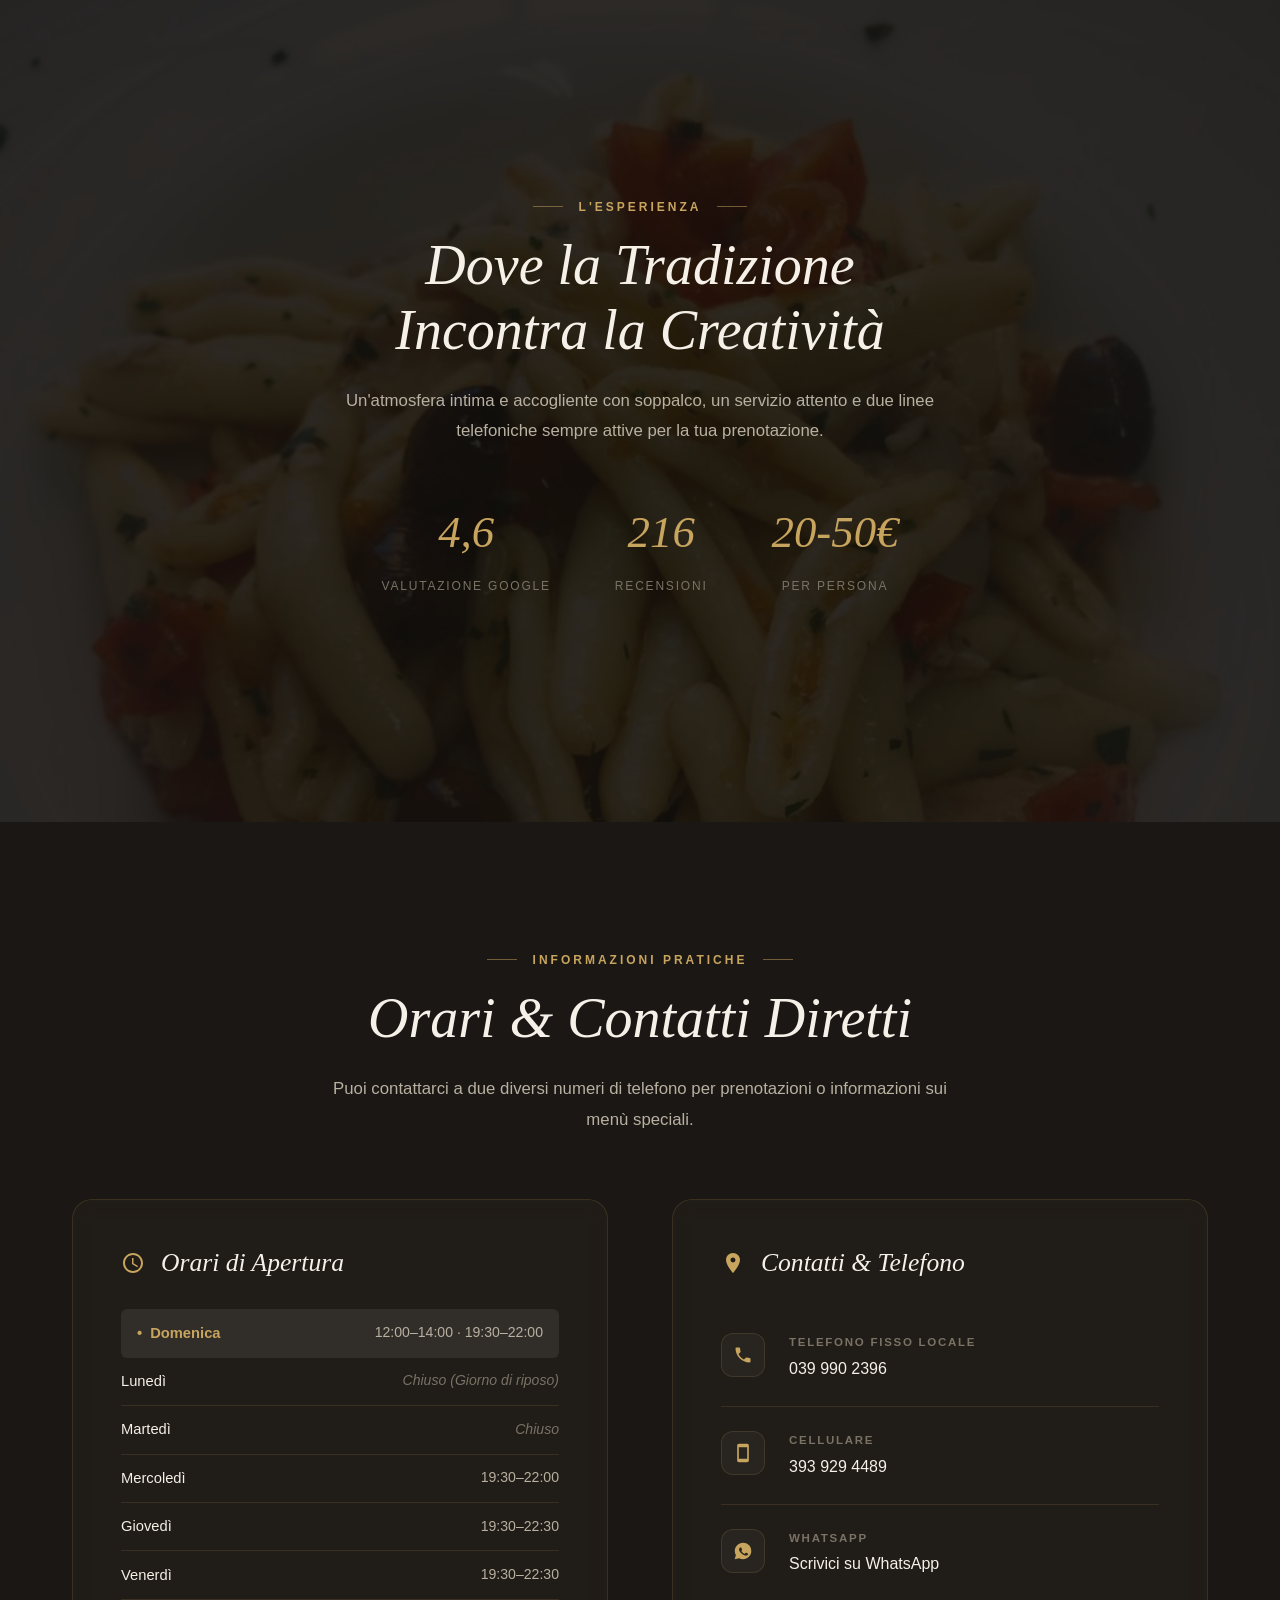
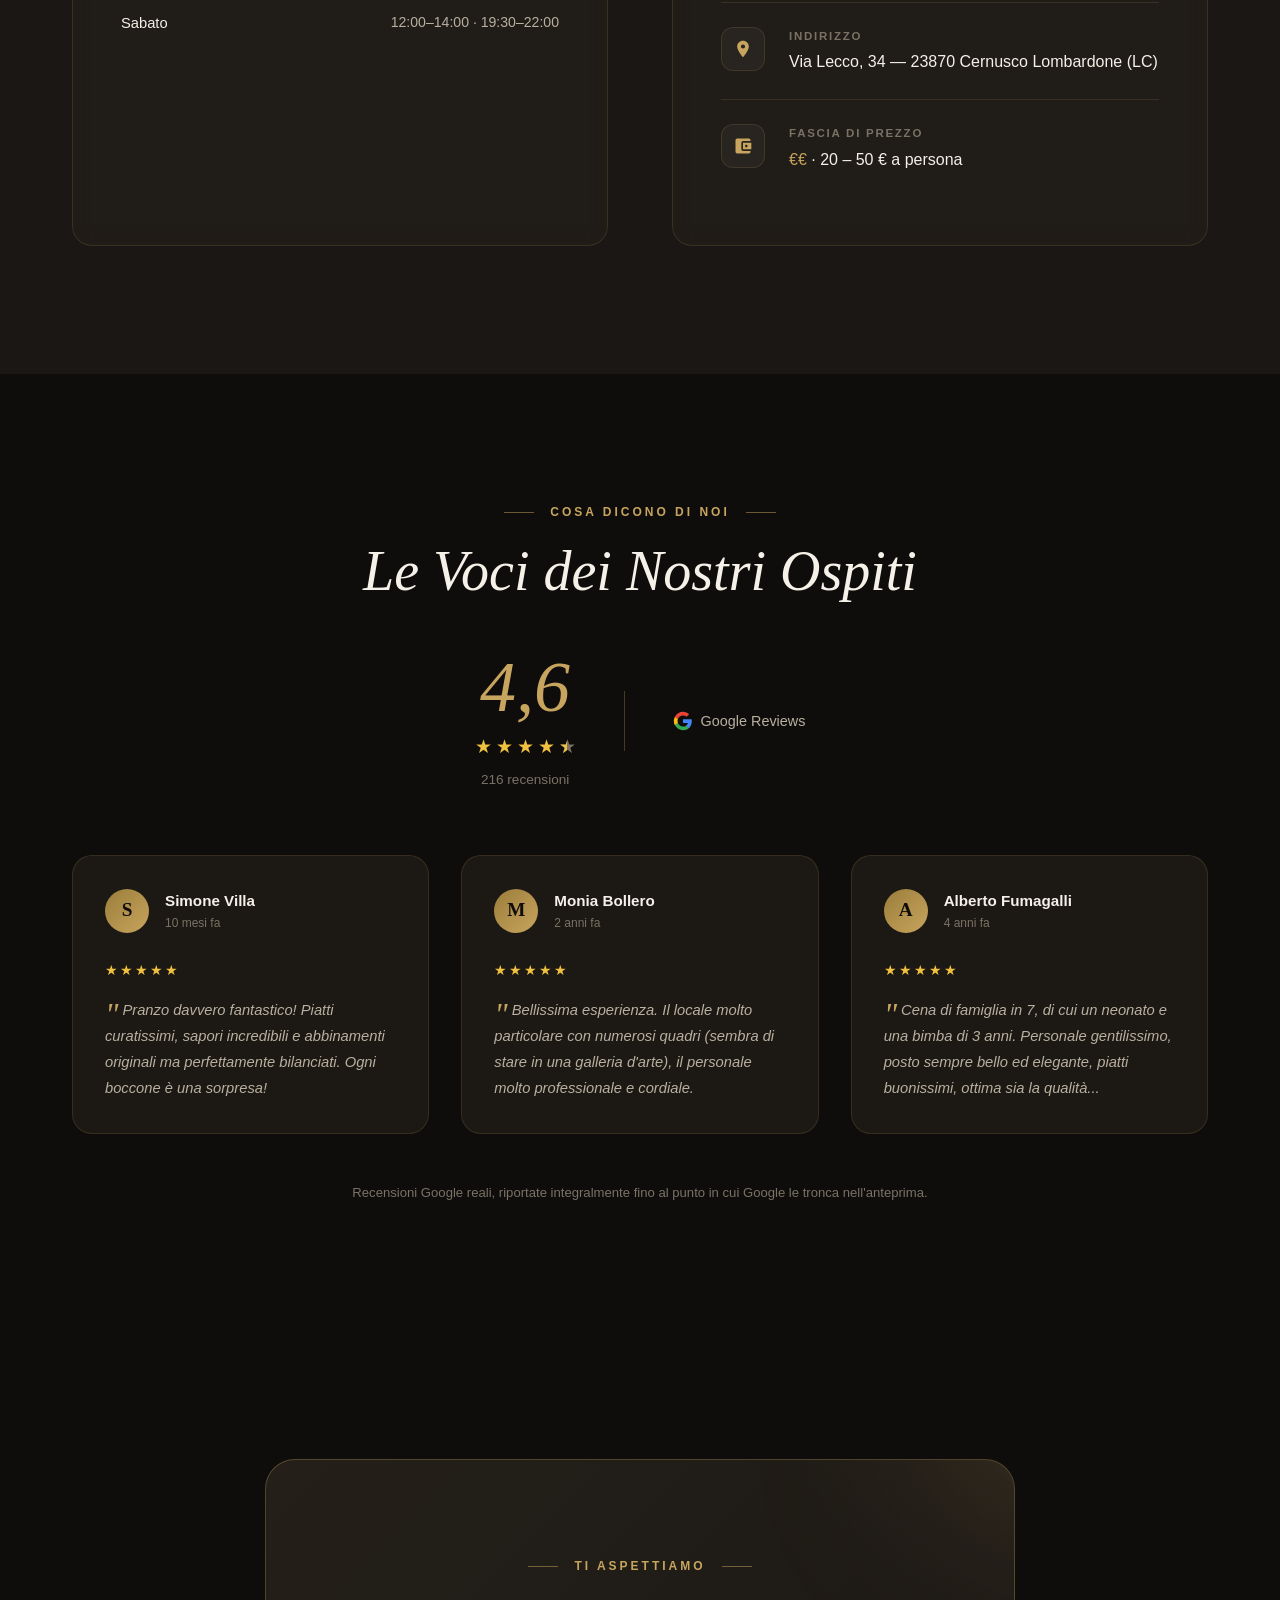
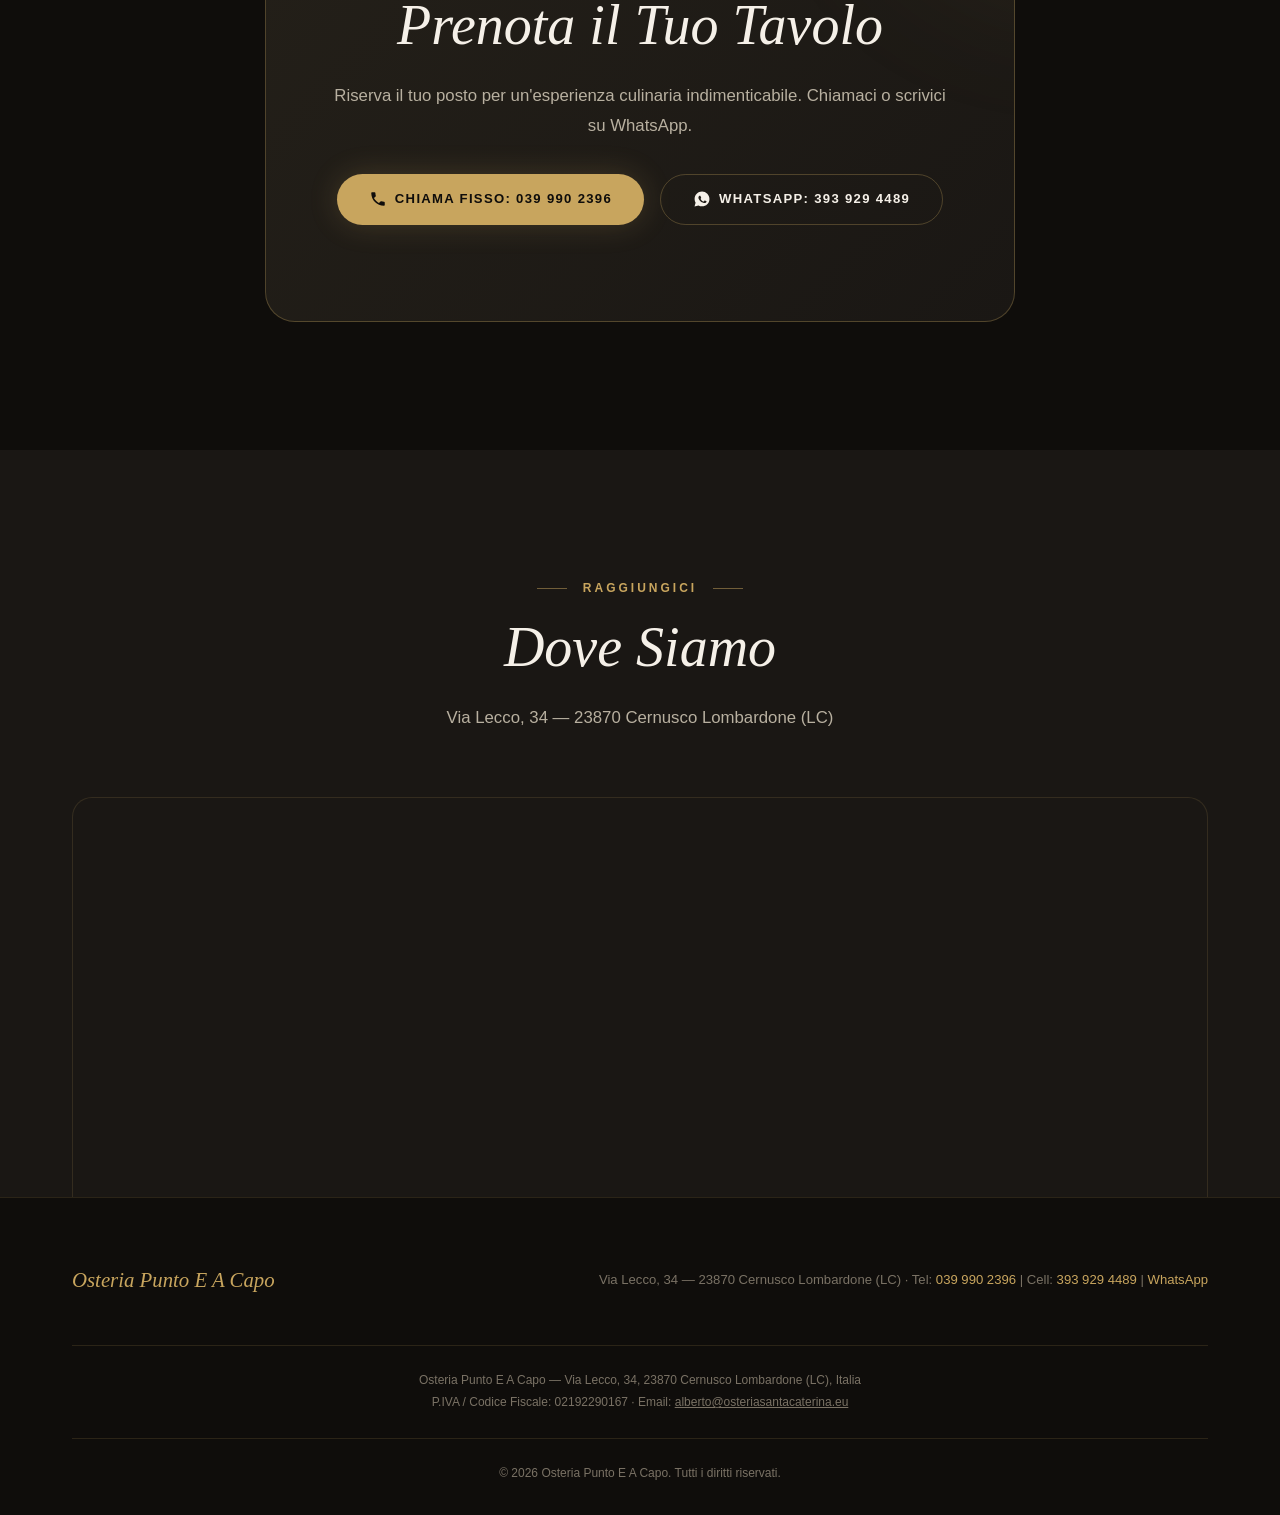
==== commit 53f6052c: "Ripristina buoni pasto e American Express tra i metodi di pagamento Uno screenshot successivo del si" ====
--- a/index.html
+++ b/index.html
@@ -453,7 +453,7 @@
             <svg viewBox="0 0 24 24"><path d="M21 18v1c0 1.1-.9 2-2 2H5a2 2 0 01-2-2V5a2 2 0 012-2h14c1.1 0 2 .9 2 2v1h-9a2 2 0 00-2 2v8a2 2 0 002 2h9zm-9-2h10V8H12v8zm4-2.5c-.83 0-1.5-.67-1.5-1.5s.67-1.5 1.5-1.5 1.5.67 1.5 1.5-.67 1.5-1.5 1.5z"/></svg>
           </div>
           <h4>Tutti i Metodi di Pagamento</h4>
-          <p>Accettiamo contanti, pagamento contactless, VISA e Mastercard.</p>
+          <p>Accettiamo contanti, pagamento contactless, buoni pasto, American Express, VISA e Mastercard.</p>
         </div>
       </div>
     </div>
